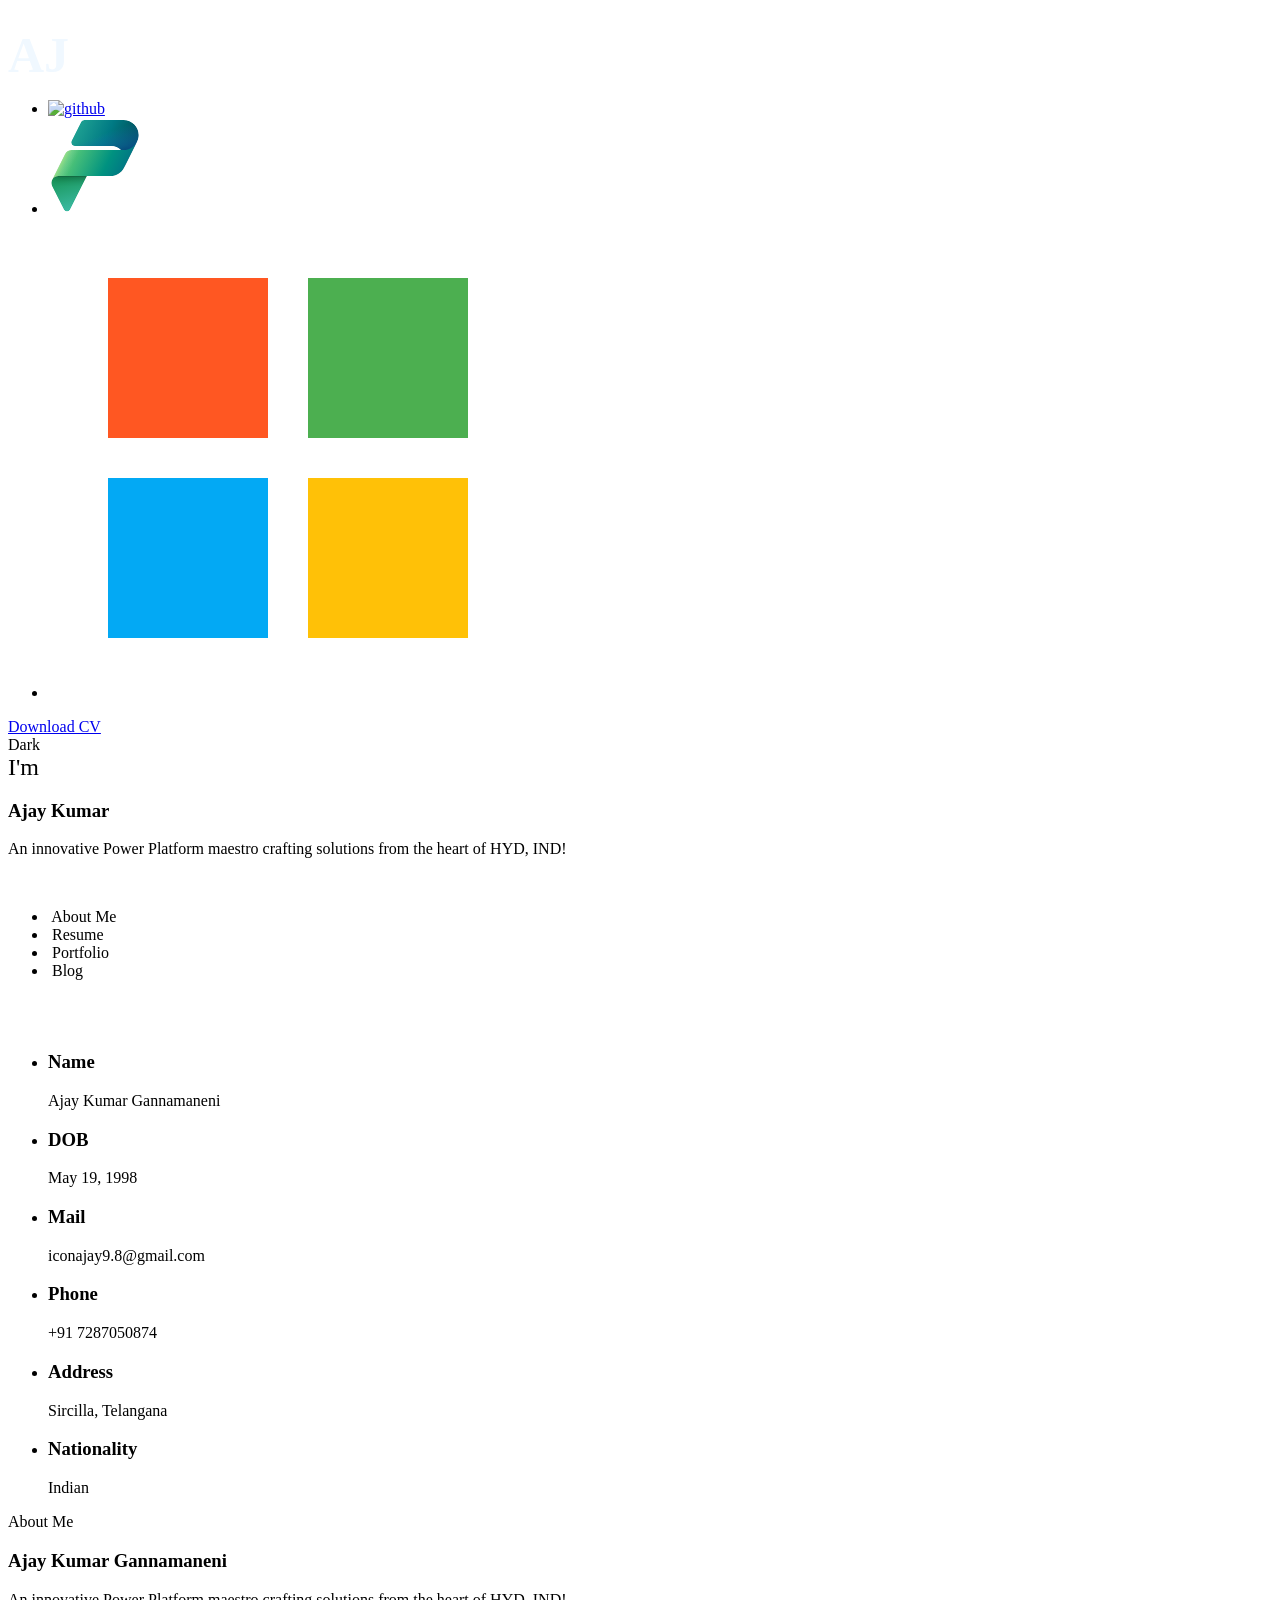
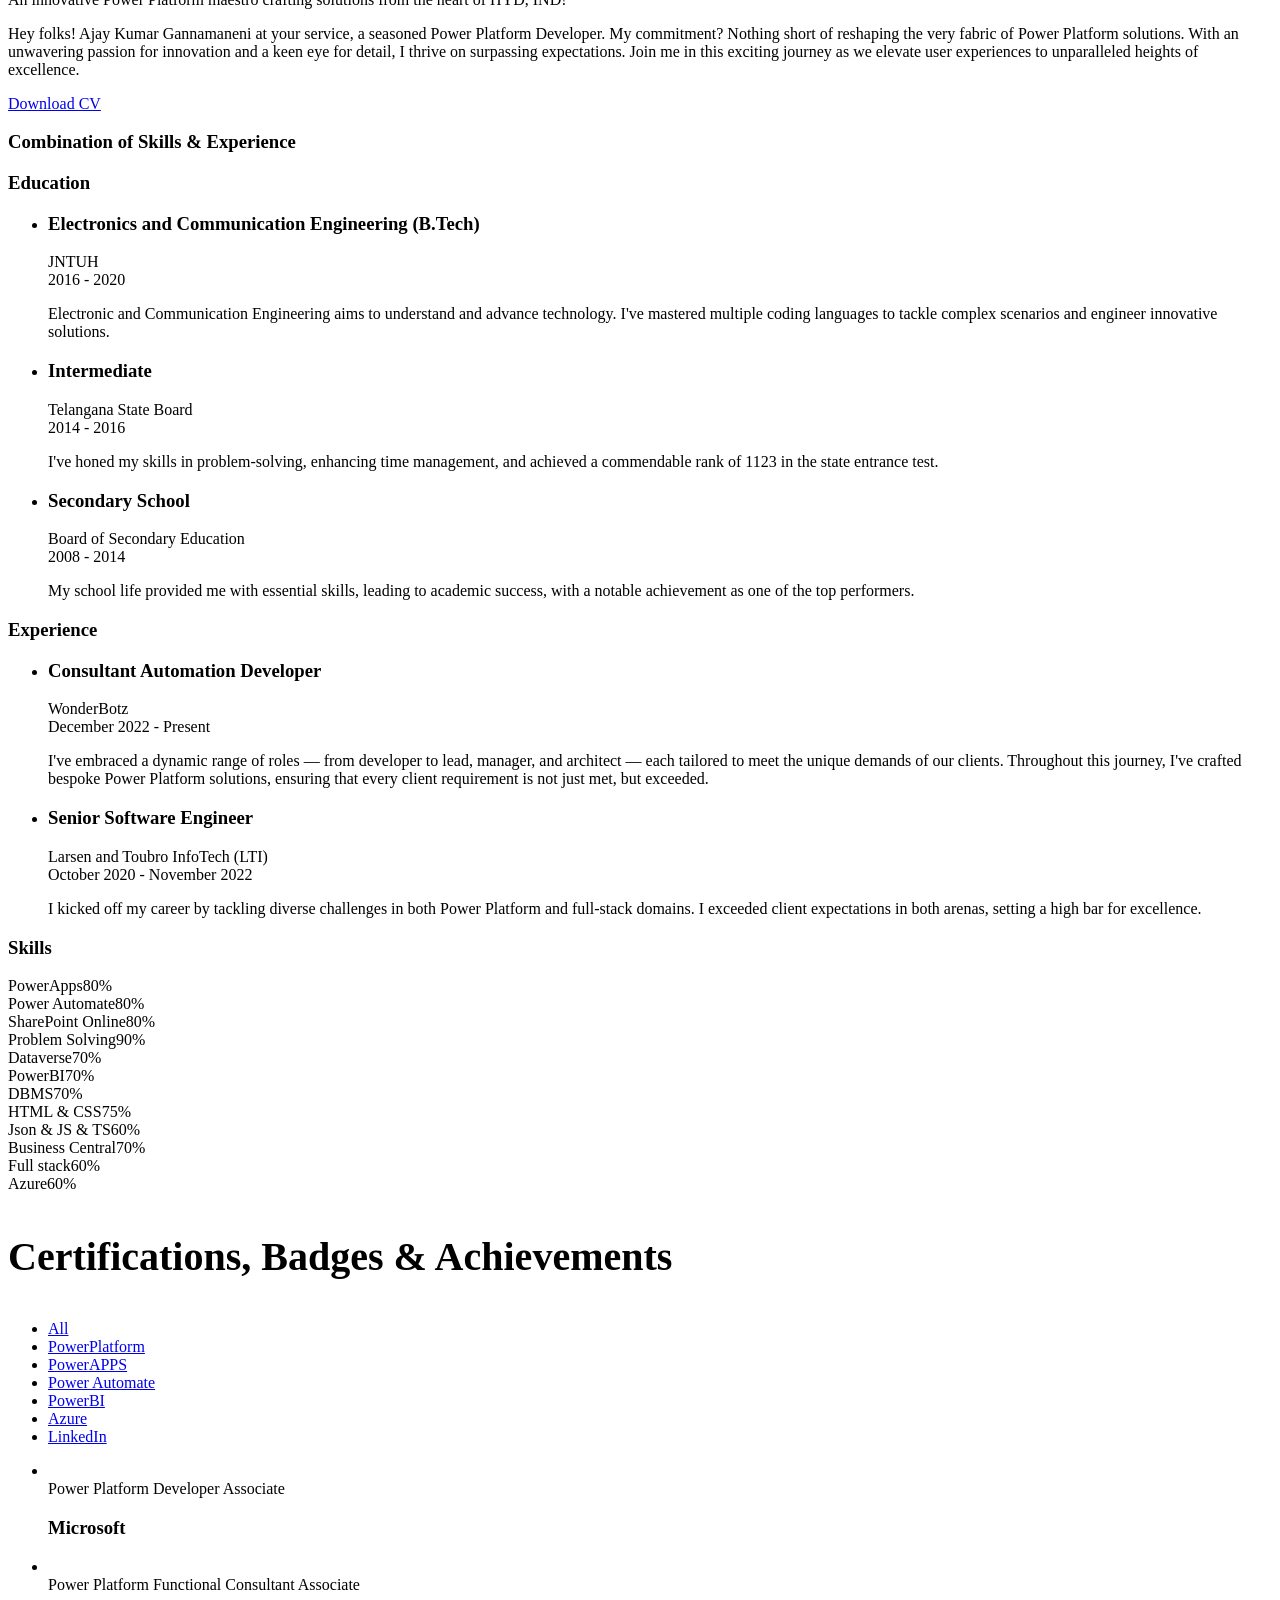
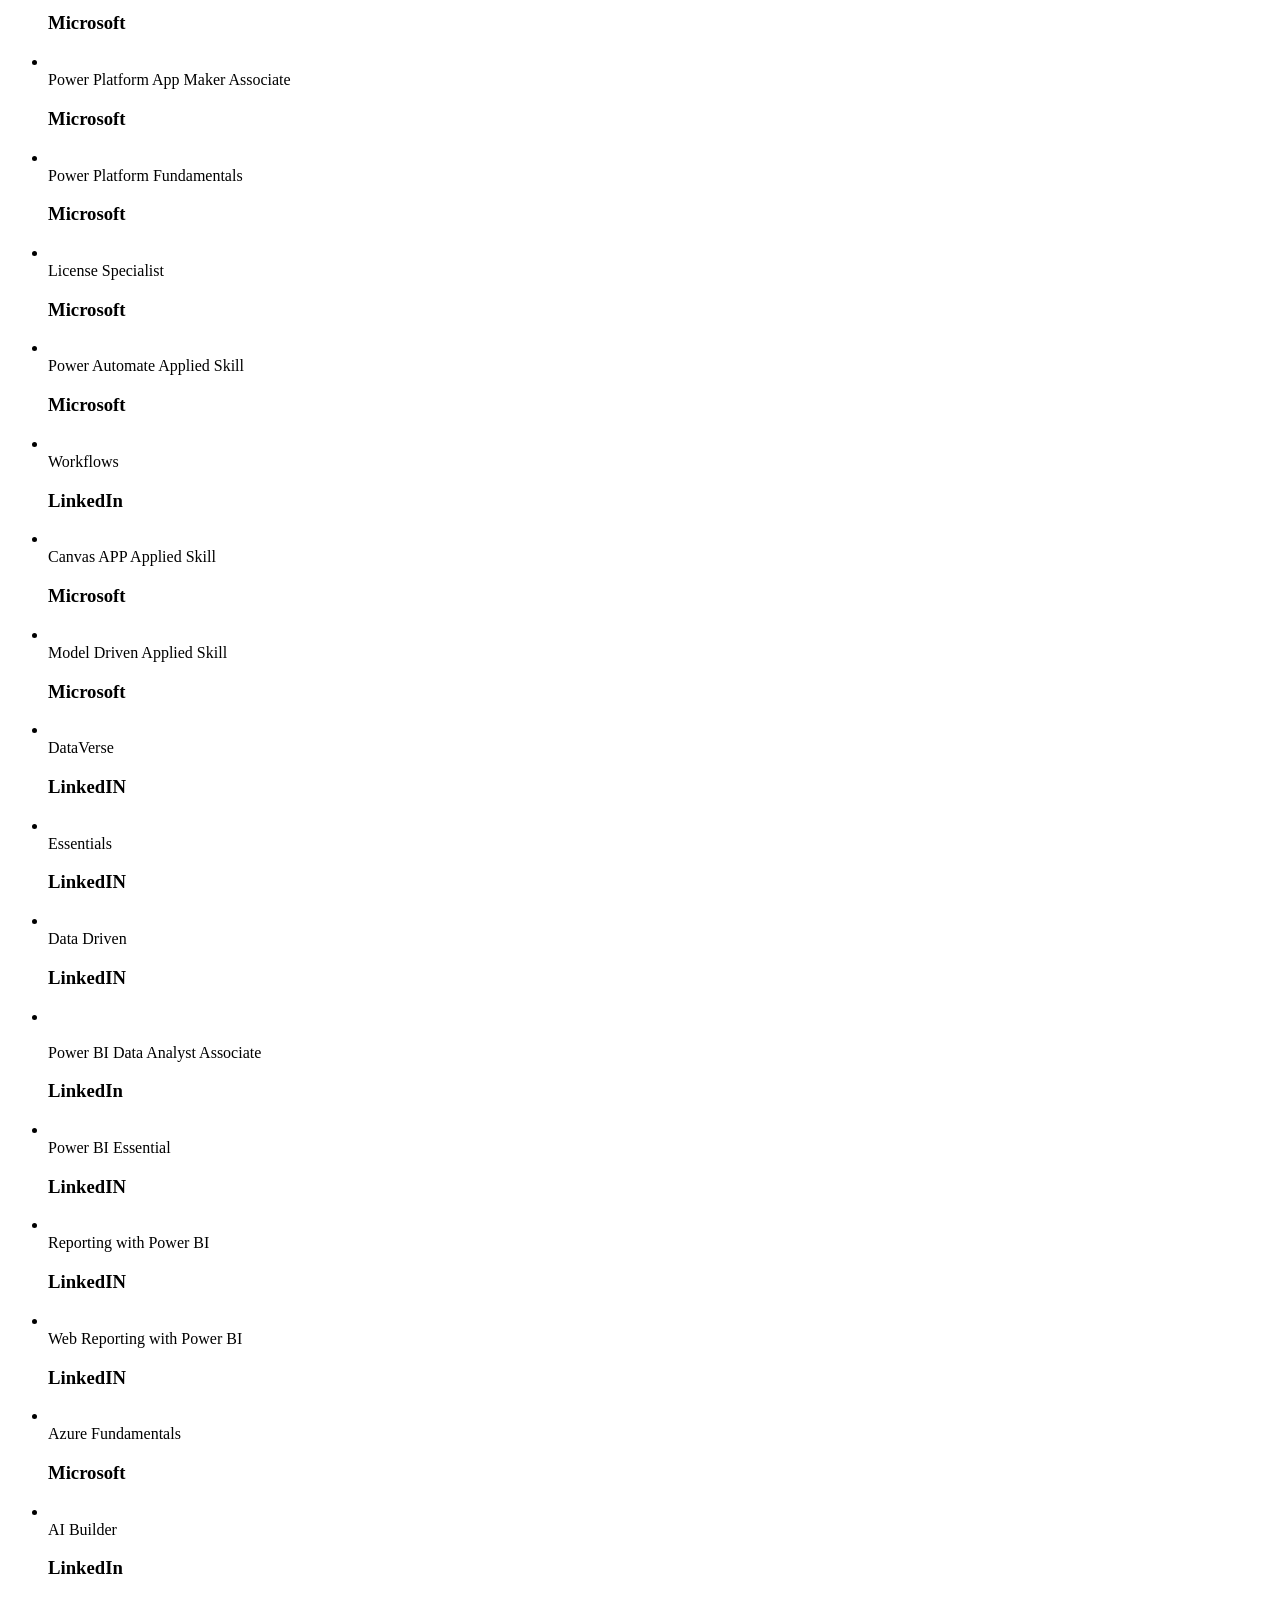
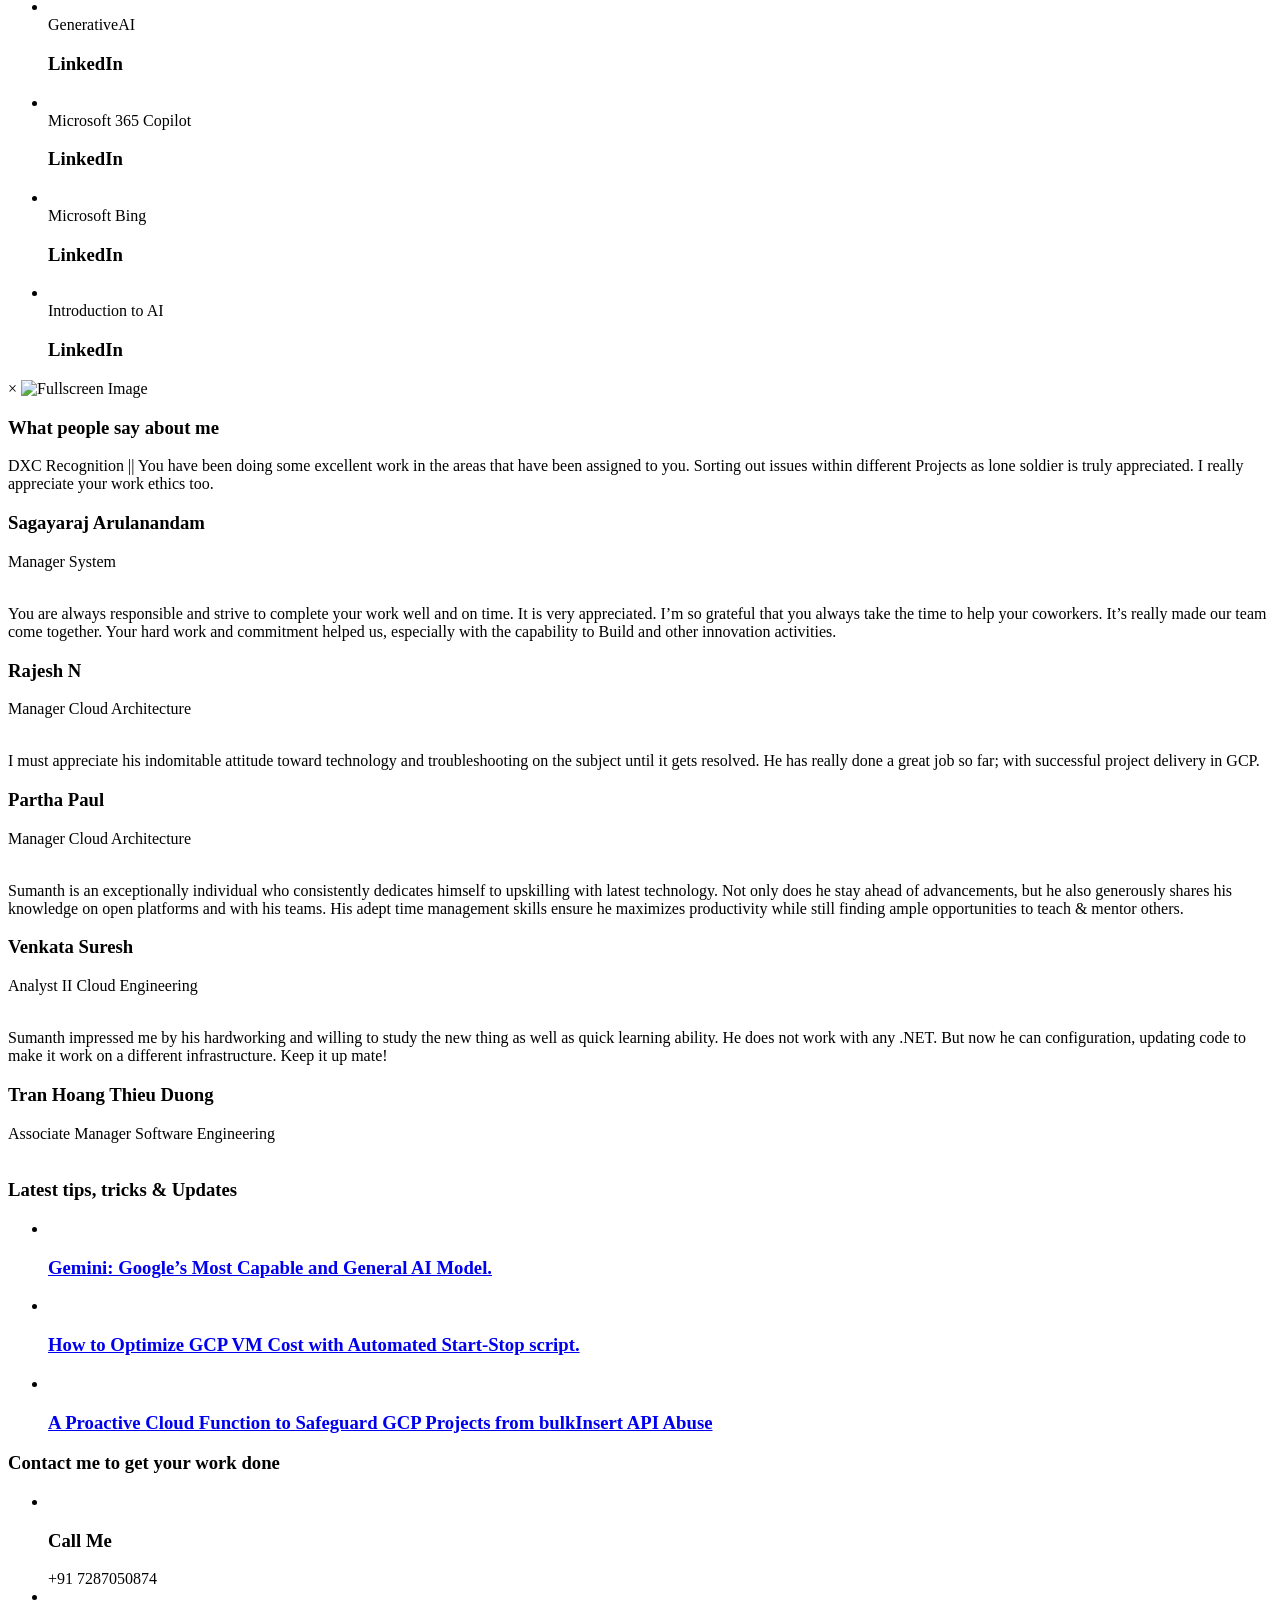
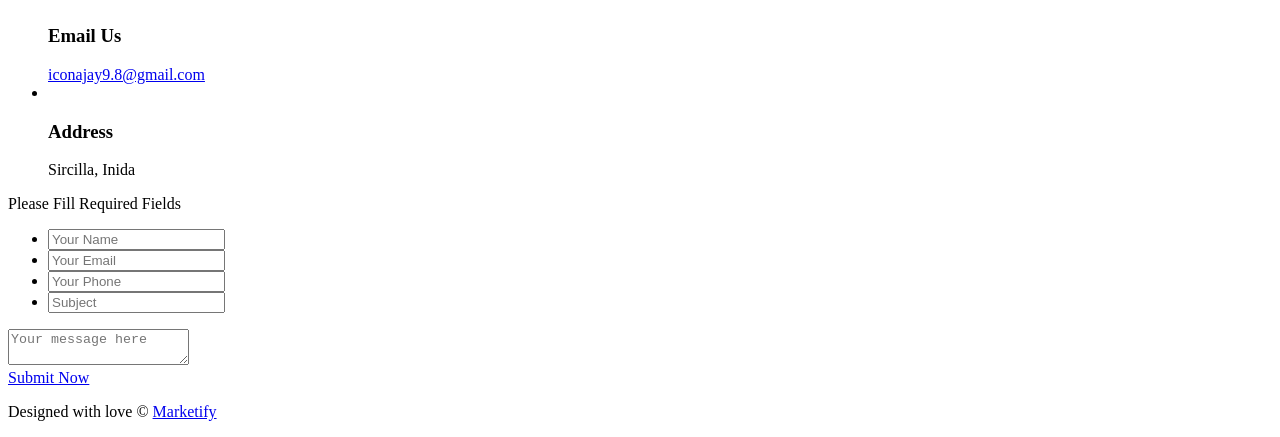
==== index.html @ 3d4ddb23 "Update index.html trying full screen" ====
<!DOCTYPE html>
<!--[if lt IE 7 ]><html class="ie ie6" lang="en"> <![endif]-->
<!--[if IE 7 ]><html class="ie ie7" lang="en"> <![endif]-->
<!--[if IE 8 ]><html class="ie ie8" lang="en"> <![endif]-->
<!--[if (gte IE 9)|!(IE)]><!-->
<html lang="en"> <!--<![endif]-->

<head>
	<meta http-equiv="Content-Type" content="text/html; charset=utf-8" />
	<meta name="code author" content="Marketify">
	<meta name="viewport" content="width=device-width, initial-scale=1, maximum-scale=1">
	<!-- Description Metadata-->
	<meta name="description" content="Ajay Kumar Gannamaneni | Power Platform Developer | SharePoint Developer" />
	<!-- Content Author Metadata -->
	<meta name="content author" content=""Ajay Kumar Gannamaneni" />
	<!-- Keyword Metadata -->
	<meta name="keywords" content="Ajay Kumar Gannamaneni, Ajay Kumar Gannamaneni Website, Ajay Kumar Gannamaneni Portfolio, Ajay Kumar Gannamaneni projects, Ajay Kumar Gannamaneni resume, Ajay Kumar Gannamaneni bio, Ajay Kumar Gannamaneni background, 
                Ajay Kumar Gannamaneni experience, Ajay Kumar Gannamaneni skills, Ajay Kumar Gannamaneni education, Ajay Kumar Gannamaneni achievements, Ajay Kumar Gannamaneni professional profile, Ajay Kumar Gannamaneni DevOps engineer,
                Ajay Kumar Gannamaneni work history, Ajay Kumar Gannamaneni career, Ajay Kumar Gannamaneni interests, Ajay Kumar Gannamaneni contact information, Ajay Kumar Gannamaneni social media, Ajay Kumar Gannamaneni cloud engineer, 
                Ajay Kumar Gannamaneni LinkedIn profile, Ajay Kumar Gannamaneni online presence, Ajay Kumar Gannamaneni software engineering, Ajay Kumar Gannamaneni DevOps, Ajay Kumar Gannamaneni Google Cloud Platform, 
                Ajay Kumar Gannamaneni automation, Ajay Kumar Gannamaneni Kubernetes, Ajay Kumar Gannamaneni computer science student
                " />
	<title>Ajay Kumar Gannamaneni | Protfolio</title>
	<!-- STYLES -->
	<link
		href="https://fonts.googleapis.com/css2?family=Mulish:ital,wght@0,200;0,300;0,400;0,500;0,600;0,700;0,800;0,900;1,200;1,300;1,400;1,500;1,600;1,700;1,800;1,900&family=Poppins:ital,wght@0,300;0,400;0,500;0,600;0,700;0,800;0,900;1,300;1,400;1,500;1,600;1,700;1,800;1,900&display=swap"
		rel="stylesheet">
	<link
		href="https://fonts.googleapis.com/css2?family=Montserrat:ital,wght@0,100;0,200;0,300;0,400;0,500;0,600;0,700;0,800;0,900;1,100;1,200;1,300;1,400;1,500;1,600;1,700;1,800;1,900&display=swap"
		rel="stylesheet">
	<link rel="stylesheet" type="text/css" href="css/plugins.css" />
	<link rel="stylesheet" type="text/css" href="css/dark.css" />
	<link rel="stylesheet" type="text/css" href="css/style.css" />
	<!-- STYLES -->
</head>

<body id="body" class="dark">
	<!-- PRELOADER -->
	<div id="preloader">
		<div class="loader_line"></div>
	</div>
	<!-- /PRELOADER -->

	<!-- WRAPPER ALL -->
	<div class="iknow_tm_all_wrap" data-magic-cursor="show">
		<!-- If you want disable magic cursor change value to "hide" -->

		<!-- MODALBOX -->
		<div class="iknow_tm_modalbox">
			<div class="box_inner">
				<div class="close">
					<a href="#"><img class="svg" src="img/svg/cancel.svg" alt="" /></a>
				</div>
				<div class="description_wrap"></div>
			</div>
		</div>
		<!-- /MODALBOX -->

		<!-- TOPBAR -->
		<div class="iknow_tm_topbar" data-position="absolute">
			<div class="container">
				<div class="topbar_inner">
					<div class="logo">
						<a href="#"
							style="font-size: 50px; text-decoration: none; font-weight: bolder; color: aliceblue;">AJ</a>
					</div>
					<div class="right">
						<div class="social">
							<ul>
								<li><a href="https://www.linkedin.com/in/developeraj/" target="_blank"><img class="svg"
											src="img/svg/social/linkedin.svg" alt="github" /></a></li>
								<li><a href="https://powerusers.microsoft.com/t5/user/viewprofilepage/user-id/685755" target="_blank"><img class="svg"
											src="img/svg/social/PowerPlatform.svg" alt="reddit" /></a></li>
								<li><a href="https://learn.microsoft.com/en-us/users/ajaygannamaneni-4309/" target="_blank"><img class="svg"
											src="img/svg/social/Microsoft.svg" alt="github" /></a></li>

							</ul>
						</div>
						<div class="iknow_tm_button">
							<a href="img/cv/cv.pdf" download>Download CV</a>
						</div>
						<div class="iknow_tm_button" style="cursor: pointer;">
							<a id="theme-toggle">Dark</a>
						</div>

					</div>
				</div>
			</div>
		</div>
		<!-- /TOPBAR -->

		<!-- HERO -->
		<div class="iknow_tm_hero">
			<div class="background_shape"></div>
			<div class="hero_content">
				<div class="container">
					<div class="content_inner">
						<div class="main_info">
							<div class="left">
								<span style="font-size: x-large;">I'm</span>
								<h3 class="name">Ajay Kumar</h3>
								<p class="text">An innovative Power Platform maestro crafting solutions from the heart of HYD, IND!</p>
								<!-- <div class="iknow_tm_video">
									<div class="video_inner">
										<div class="circle"></div>
										<h3 class="play">Play Video</h3>
										<a class="iknow_tm_full_link popup-youtube"
											href="https://www.youtube.com/watch?v=7e90gBu4pas"></a>
									</div>
								</div> -->
							</div>
							<div class="right">
								<div class="image">
									<img src="img/thumbs/47-60.jpg" alt="" />
									<div class="main" data-img-url="img/hero/blue.jpg"></div>
								</div>
							</div>
						</div>
						<div class="main_menu">
							<ul>
								<li>
									<img class="svg" src="img/svg/archive.svg" alt="" />
									<span>About Me</span>
									<a class="iknow_tm_full_link" href="#about"></a>
								</li>
								<li>
									<img class="svg" src="img/svg/contacs.svg" alt="" />
									<span>Resume</span>
									<a class="iknow_tm_full_link" href="#resume"></a>
								</li>
								<li>
									<img class="svg" src="img/svg/briefcase.svg" alt="" />
									<span>Portfolio</span>
									<a class="iknow_tm_full_link" href="#portfolio"></a>
								</li>
								<!-- <li>
									<img class="svg" src="img/svg/gear.svg" alt="" />
									<span>Service</span>
									<a class="iknow_tm_full_link" href="#service"></a>
								</li> 
								<li>
									<img class="svg" src="img/svg/message.svg" alt="" />
									<span>Testimonial</span>
									<a class="iknow_tm_full_link" href="#testimonials"></a>
								</li>-->
								<li>
									<img class="svg" src="img/svg/writing.svg" alt="" />
									<span>Blog</span>
									<a class="iknow_tm_full_link" href="#news"></a>
								</li>
                                <!-- 
								<li>
									<img class="svg" src="img/svg/letter.svg" alt="" />
									<span>Contact</span>
									<a class="iknow_tm_full_link" href="#contact"></a>
								</li>-->
							</ul>
						</div>
					</div>
				</div>
			</div>

			<!-- Hero Shapes -->
			<div class="simple_shapes">
				<span class="one anim_scale"><img class="svg" src="img/svg/shapes/9.svg" alt="" /></span>
				<span class="two anim_moveLeft"><img class="svg" src="img/svg/shapes/dot.svg" alt="" /></span>
				<span class="three anim_moveTop"><img class="svg" src="img/svg/shapes/dot-2.svg" alt="" /></span>
				<span class="four anim_circle"><img class="svg" src="img/svg/shapes/1.svg" alt="" /></span>
				<span class="five anim_circle"><img class="svg" src="img/svg/shapes/8.svg" alt="" /></span>
				<span class="six anim_circle"><img class="svg" src="img/svg/shapes/3.svg" alt="" /></span>
				<span class="seven anim_right"><img class="svg" src="img/svg/shapes/4.svg" alt="" /></span>
				<span class="eight anim_scale"><img class="svg" src="img/svg/shapes/9.svg" alt="" /></span>
				<span class="nine anim_circle"><img class="svg" src="img/svg/shapes/3.svg" alt="" /></span>
				<span class="ten anim_moveLeft"><img class="svg" src="img/svg/shapes/4.svg" alt="" /></span>
				<span class="eleven anim_scale"><img class="svg" src="img/svg/shapes/9.svg" alt="" /></span>
				<span class="twelve anim_extra"><img class="svg" src="img/svg/shapes/2.svg" alt="" /></span>
				<span class="thirteen anim_circle"><img class="svg" src="img/svg/shapes/5.svg" alt="" /></span>
				<span class="fourteen anim_scale"><img class="svg" src="img/svg/shapes/9.svg" alt="" /></span>
				<span class="fifteen anim_circle"><img class="svg" src="img/svg/shapes/3.svg" alt="" /></span>
				<span class="sixteen anim_scale"><img class="svg" src="img/svg/shapes/9.svg" alt="" /></span>
				<span class="seventeen anim_circle"><img class="svg" src="img/svg/shapes/5.svg" alt="" /></span>
				<span class="eighteen anim_scale"><img class="svg" src="img/svg/shapes/9.svg" alt="" /></span>
				<span class="nineteen anim_scale"><img class="svg" src="img/svg/shapes/9.svg" alt="" /></span>
				<span class="twenty anim_circle"><img class="svg" src="img/svg/shapes/1.svg" alt="" /></span>
			</div>
			<!-- /Hero Shapes -->

		</div>
		<!-- /HERO -->

		<!-- MAINPART -->
		<div class="container">
			<div class="iknow_tm_mainpart">

				<!-- ABOUT -->
				<div id="about" class="iknow_tm_main_section">
					<div class="iknow_tm_about">
						<div class="left">
							<div class="left_inner">
								<div class="image">
									<img src="img/thumbs/35-44.jpg" alt="" />
									<div class="main" data-img-url="img/about/00.gif"></div>
								</div>
								<div class="details">
									<ul>
										<li>
											<h3>Name</h3>
											<span>Ajay Kumar Gannamaneni</span>
										</li>
										<li>
											<h3>DOB</h3>
											<span>May 19, 1998</span>
										</li>
										<li>
											<h3>Mail</h3>
											<span>iconajay9.8@gmail.com</span>
										</li>
										<li>
											<h3>Phone</h3>
											<span>+91 7287050874</span>
										</li>
										<li>
											<h3>Address</h3>
											<span>Sircilla, Telangana</span>
										</li>
										<li>
											<h3>Nationality</h3>
											<span>Indian</span>
										</li>
									</ul>
								</div>
							</div>
						</div>
						<div class="right">
							<div class="iknow_tm_main_title">
								<span>About Me</span>
								<h3>Ajay Kumar Gannamaneni</h3>
							</div>
							<div class="bigger_text">
								<p>An innovative Power Platform maestro crafting solutions from the heart of HYD, IND!</p>
							</div>
							<div class="text">
								<p>
                                    Hey folks! Ajay Kumar Gannamaneni at your service, a seasoned Power Platform Developer. My commitment? Nothing short of reshaping the very fabric of Power Platform solutions. With an unwavering passion for innovation and a keen eye for detail, I thrive on surpassing expectations. Join me in this exciting journey as we elevate user experiences to unparalleled heights of excellence.</p>
							</div>
							<div class="iknow_tm_button">
								<a href="img/cv/cv.pdf" download>Download CV</a>
							</div>
						</div>
					</div>
				</div>
				<!-- /ABOUT -->

				<!-- RESUME -->
				<div id="resume" class="iknow_tm_main_section">
					<div class="iknow_tm_resume">
						<div class="iknow_tm_main_title">
							<!-- <span>Resume</span> -->
							<h3>Combination of Skills &amp; Experience</h3>
						</div>
						<div class="resume_inner">
							<div class="left">
								<div class="info_list">
									<div class="iknow_tm_resume_title">
										<h3>Education</h3>
										<span class="shape"></span>
									</div>
									<ul>
										<li>
											<div class="list_inner">
												<div class="short">
													<div class="job">
														<h3>Electronics and Communication Engineering (B.Tech)</h3>
														<span>JNTUH</span>
													</div>
													<div class="year">
														<span>2016 - 2020</span>
													</div>
												</div>
												<div class="text">
													<p>Electronic and Communication Engineering aims to understand and advance technology. I've mastered multiple coding languages to tackle complex scenarios and engineer innovative solutions.</p>
												</div> 
											</div>
										</li>
										<li>
											<div class="list_inner">
												<div class="short">
													<div class="job">
														<h3>Intermediate</h3>
														<span>Telangana State Board</span>
													</div>
													<div class="year">
														<span>2014 - 2016</span>
													</div>
												</div>
											 <div class="text">
													<p>I've honed my skills in problem-solving, enhancing time management, and achieved a commendable rank of 1123 in the state entrance test.</p>
												</div> 
											</div>
										</li>
										<li>
											<div class="list_inner">
												<div class="short">
													<div class="job">
														<h3>Secondary School</h3>
														<span>Board of Secondary Education</span>
													</div>
													<div class="year">
														<span>2008 - 2014</span>
													</div>
												</div>
											<div class="text">
													<p>My school life provided me with essential skills, leading to academic success, with a notable achievement as one of the top performers.</p>
												</div> 
											</div>
										</li>
									</ul>
								</div>
								<div class="info_list">
									<div class="iknow_tm_resume_title">
										<h3>Experience</h3>
										<span class="shape"></span>
									</div>
									<ul>
										<li>
											<div class="list_inner">
												<div class="short">
													<div class="job">
														<h3>Consultant Automation Developer</h3>
														<span>WonderBotz</span>
													</div>
													<div class="year">
														<span>December 2022  - Present</span>
													</div>
												</div>
												<div class="text">
													<p>I've embraced a dynamic range of roles — from developer to lead, manager, and architect — each tailored to meet the unique demands of our clients. Throughout this journey, I've crafted bespoke Power Platform solutions, ensuring that every client requirement is not just met, but exceeded.</p>
												</div>
											</div>
										</li>
										<li>
											<div class="list_inner">
												<div class="short">
													<div class="job">
														<h3>Senior Software Engineer</h3>
														<span>Larsen and Toubro InfoTech (LTI)</span>
													</div>
													<div class="year">
														<span>October 2020  - November 2022</span>
													</div>
												</div>
												<div class="text">
													<p>I kicked off my career by tackling diverse challenges in both Power Platform and full-stack domains. I exceeded client expectations in both arenas, setting a high bar for excellence.</p>
												</div>
											</div>
										</li>
									</ul>
								</div>
							</div>
							<div class="right">
								<div class="skills_list">
									<div class="iknow_tm_resume_title">
										<h3>Skills</h3>
										<span class="shape"></span>
									</div>
									<div class="personal">
										<div class="dodo_progress">
											<div class="progress_inner" data-value="90">
												<span><span class="label">PowerApps</span><span
														class="number">80%</span></span>
												<div class="background">
													<div class="bar">
														<div class="bar_in"></div>
													</div>
												</div>
											</div>
											<div class="progress_inner" data-value="80">
												<span><span class="label">Power Automate</span><span
														class="number">80%</span></span>
												<div class="background">
													<div class="bar">
														<div class="bar_in"></div>
													</div>
												</div>
											</div>
											<div class="progress_inner" data-value="88">
												<span><span class="label">SharePoint Online</span><span
														class="number">80%</span></span>
												<div class="background">
													<div class="bar">
														<div class="bar_in"></div>
													</div>
												</div>
											</div>
											<div class="progress_inner" data-value="80">
												<span><span class="label">Problem Solving</span><span
														class="number">90%</span></span>
												<div class="background">
													<div class="bar">
														<div class="bar_in"></div>
													</div>
												</div>
											</div>
											<div class="progress_inner" data-value="83">
												<span><span class="label">Dataverse</span><span
														class="number">70%</span></span>
												<div class="background">
													<div class="bar">
														<div class="bar_in"></div>
													</div>
												</div>
											</div>
											<div class="progress_inner" data-value="78">
												<span><span class="label">PowerBI</span><span
														class="number">70%</span></span>
												<div class="background">
													<div class="bar">
														<div class="bar_in"></div>
													</div>
												</div>
											</div>
											<div class="progress_inner" data-value="75">
												<span><span class="label">DBMS</span><span
														class="number">70%</span></span>
												<div class="background">
													<div class="bar">
														<div class="bar_in"></div>
													</div>
												</div>
											</div>
											<div class="progress_inner" data-value="70">
												<span><span class="label">HTML & CSS</span><span
														class="number">75%</span></span>
												<div class="background">
													<div class="bar">
														<div class="bar_in"></div>
													</div>
												</div>
											</div>
                                            <div class="progress_inner" data-value="70">
												<span><span class="label">Json & JS & TS</span><span
														class="number">60%</span></span>
												<div class="background">
													<div class="bar">
														<div class="bar_in"></div>
													</div>
												</div>
											</div>
											<div class="progress_inner" data-value="70">
												<span><span class="label">Business Central</span><span
														class="number">70%</span></span>
												<div class="background">
													<div class="bar">
														<div class="bar_in"></div>
													</div>
												</div>
											</div>
											<div class="progress_inner" data-value="70">
												<span><span class="label">Full stack</span><span
														class="number">60%</span></span>
												<div class="background">
													<div class="bar">
														<div class="bar_in"></div>
													</div>
												</div>
											</div>
											<div class="progress_inner" data-value="75">
												<span><span class="label">Azure</span><span
														class="number">60%</span></span>
												<div class="background">
													<div class="bar">
														<div class="bar_in"></div>
													</div>
												</div>
											</div>
										</div>
									</div>
								</div>
								<!-- <div class="skills_list">
									<div class="iknow_tm_resume_title">
										<h3>Software Skills</h3>
										<span class="shape"></span>
									</div>
									<div class="software">
										<div class="circular_progress_bar">
											<ul>
												<li>
													<div class="list_inner">
														<div class="myCircle" data-value="0.8"></div>
														<div class="title">
															<h3>Ms Office</h3>
														</div>
													</div>
												</li>
												<li>
													<div class="list_inner">
														<div class="myCircle" data-value="0.75"></div>
														<div class="title">
															<h3>Photoshop</h3>
														</div>
													</div>
												</li>
												<li>
													<div class="list_inner">
														<div class="myCircle" data-value="0.9"></div>
														<div class="title">
															<h3>Illustrator</h3>
														</div>
													</div>
												</li>
												<li>
													<div class="list_inner">
														<div class="myCircle" data-value="0.65"></div>
														<div class="title">
															<h3>Figma</h3>
														</div>
													</div>
												</li>
											</ul>
										</div>
									</div>
								</div> -->
							</div>
						</div>
					</div>
				</div>
				<!-- /RESUME -->

				<!-- PORTFOLIO -->
				<div id="portfolio" class="iknow_tm_main_section">
					<div class="iknow_tm_portfolio">
						<div class="iknow_tm_main_title">
							<!-- <span>Resume</span> -->
							<h3 style="font-size: 40px;">Certifications, Badges & Achievements</h3>
						</div>
						<div class="portfolio_filter">
							<ul>
								<li><a href="#" class="current" data-filter="*">All</a></li>
								<li><a href="#" data-filter=".PowerPlatform">PowerPlatform</a></li>
								<li><a href="#" data-filter=".PowerAPPS">PowerAPPS</a></li>
								<li><a href="#" data-filter=".PowerAutomate">Power Automate</a></li>
								<li><a href="#" data-filter=".PowerBI">PowerBI</a></li>
								<li><a href="#" data-filter=".Azure">Azure</a></li>
								<li><a href="#" data-filter=".LinkedIn">LinkedIn</a></li>
							</ul>
						</div>
						<div class="portfolio_list">
							<ul class="gallery_zoom">
								<li class="PowerPlatform">
									<div class="list_inner">
										<div class="image">
											<img src="img/thumbs/1-1.jpg" alt="" />
											<div class="main" data-img-url="img/portfolio/Power_Platform_Developer_Associate.PNG"></div>
										</div>
										<div class="overlay"></div>
										<!-- <img class="svg" src="img/svg/social/PowerPlatform.svg" alt="" /> -->
										<div class="details">
											<span>Power Platform Developer Associate</span>
											<h3>Microsoft</h3>
										</div>
										<a class="iknow_tm_full_link" target="_blank"
											href="https://learn.microsoft.com/en-us/users/ajaygannamaneni-4309/credentials/ce8cb5ddb5c8321f"></a>
									</div>
								</li>
								<li class="PowerPlatform">
									<div class="list_inner">
										<div class="image">
											<img src="img/thumbs/1-1.jpg" alt="" />
											<div class="main" data-img-url="img/portfolio/Power_Platform_Functional_Consultant_Associate.PNG"></div>
										</div>
										<div class="overlay"></div>
										<!-- <img class="svg" src="img/svg/social/PowerPlatform.svg" alt="" /> -->
										<div class="details">
											<span>Power Platform Functional Consultant Associate </span>
											<h3>Microsoft</h3>
										</div>
										<a class="iknow_tm_full_link" target="_blank"
											href="https://learn.microsoft.com/en-us/users/ajaygannamaneni-4309/credentials/631617d07d9fc7dd"></a>
									</div>
								</li>
								<li class="PowerPlatform">
									<div class="list_inner">
										<div class="image">
											<img src="img/thumbs/1-1.jpg" alt="" />
											<div class="main" data-img-url="img/portfolio/Power_Platform_App_Maker_Associate.PNG"></div>
										</div>
										<div class="overlay"></div>
										<!-- <img class="svg" src="img/svg/social/PowerPlatform.svg" alt="" /> -->
										<div class="details">
											<span>Power Platform App Maker Associate</span>
											<h3>Microsoft</h3>
										</div>
										<a class="iknow_tm_full_link" target="_blank"
											href="https://learn.microsoft.com/en-us/users/ajaygannamaneni-4309/credentials/615002ad7ac2e390"></a>
									</div>
								</li>
                                <li class="PowerPlatform">
									<div class="list_inner">
										<div class="image">
											<img src="img/thumbs/1-1.jpg" alt="" />
											<div class="main" data-img-url="img/portfolio/Power_Platform_Fundamentals.PNG"></div>
										</div>
										<div class="overlay"></div>
										<!-- <img class="svg" src="img/svg/social/PowerPlatform.svg" alt="" /> -->
										<div class="details">
											<span>Power Platform Fundamentals</span>
											<h3>Microsoft</h3>
										</div>
										<a class="iknow_tm_full_link" target="_blank"
											href="https://learn.microsoft.com/en-us/users/ajaygannamaneni-4309/credentials/725db3648f6bf567"></a>
									</div>
								</li>
                                <li class="PowerPlatform">
									<div class="list_inner">
										<div class="image">
											<img src="img/thumbs/1-1.jpg" alt="" />
											<div class="main" data-img-url="img/portfolio/License_Specialist.PNG"></div>
										</div>
										<div class="overlay"></div>
										<!-- <img class="svg" src="img/svg/social/PowerPlatform.svg" alt="" /> -->
										<div class="details">
											<span>License Specialist</span>
											<h3>Microsoft</h3>
										</div>
										<a class="iknow_tm_full_link" target="_blank"
											href="https://www.linkedin.com/in/developeraj/details/certifications/"></a>
									</div>
								</li>
								<li class="PowerAutomate">
									<div class="list_inner">
										<div class="image">
											<img src="img/thumbs/1-1.jpg" alt="" />
											<div class="main" data-img-url="img/portfolio/Power_Automate_Applied_Skill.PNG"></div>
										</div>
										<div class="overlay"></div>
										<!-- <img class="svg" src="img/svg/social/youtube-2.svg" alt="" /> -->
										<div class="details">
											<span>Power Automate Applied Skill</span>
											<h3>Microsoft</h3>
										</div>
										<a class="iknow_tm_full_link" target="_blank"
											href="https://learn.microsoft.com/api/credentials/share/en-us/ajaygannamaneni-4309/7DEE49CB85D038C8?sharingId"></a>
									</div>
								</li>
								<li class="PowerAutomate">
									<div class="list_inner">
										<div class="image">
											<img src="img/thumbs/1-1.jpg" alt="" />
											<div class="main" data-img-url="img/portfolio/Workflows.PNG"></div>
										</div>
										<div class="overlay"></div>
										<!-- <img class="svg" src="img/svg/social/youtube-2.svg" alt="" /> -->
										<div class="details">
											<span>Workflows</span>
											<h3>LinkedIn</h3>
										</div>
										<a class="iknow_tm_full_link" target="_blank"
											href="https://www.linkedin.com/in/developeraj/details/certifications/"></a>
									</div>
								</li>
								
								<li class="PowerAPPS">
									<div class="list_inner">
										<div class="image">
											<img src="img/thumbs/1-1.jpg" alt="" />
											<div class="main" data-img-url="img/portfolio/Canvas_APP_Applied_Skill.PNG"></div>
										</div>
										<div class="overlay"></div>
										<!-- <img class="svg" src="img/svg/social/vimeo.svg" alt="" /> -->
										<div class="details">
											<span>Canvas APP Applied Skill</span>
											<h3>Microsoft</h3>
										</div>
										<a class="iknow_tm_full_link" target="_blank"
											href="https://learn.microsoft.com/api/credentials/share/en-us/ajaygannamaneni-4309/44CFEEDAD18F503E?sharingId"></a>
									</div>
								</li>
								<li class="PowerAPPS">
									<div class="list_inner">
										<div class="image">
											<img src="img/thumbs/1-1.jpg" alt="" />
											<div class="main" data-img-url="img/portfolio/Model_Driven_Applied_Skill.PNG"></div>
										</div>
										<div class="overlay"></div>
										<!-- <img class="svg" src="img/svg/social/vimeo.svg" alt="" /> -->
										<div class="details">
											<span>Model Driven Applied Skill</span>
											<h3>Microsoft</h3>
										</div>
										<a class="iknow_tm_full_link" target="_blank"
											href="https://learn.microsoft.com/api/credentials/share/en-us/ajaygannamaneni-4309/27C9D344D19290E4?sharingId"></a>
									</div>
								</li>
								<li class="PowerAPPS">
									<div class="list_inner">
										<div class="image">
											<img src="img/thumbs/1-1.jpg" alt="" />
											<div class="main" data-img-url="img/portfolio/DataVerse.PNG"></div>
										</div>
										<div class="overlay"></div>
										<!-- <img class="svg" src="img/svg/social/vimeo.svg" alt="" /> -->
										<div class="details">
											<span>DataVerse</span>
											<h3>LinkedIN</h3>
										</div>
										<a class="iknow_tm_full_link" target="_blank"
											href="https://www.linkedin.com/in/developeraj/details/certifications/"></a>
									</div>
								</li>
								<li class="PowerAPPS">
									<div class="list_inner">
										<div class="image" onclick="openFullscreenImage('img/portfolio/Essentials.PNG', 'https://www.linkedin.com/in/developeraj/details/certifications/')">
											<img src="img/thumbs/1-1.jpg" alt="" />
											<div class="main" data-img-url="img/portfolio/Essentials.PNG"></div>
										</div>
										<div class="overlay"></div>
										<div class="details">
											<span>Essentials</span>
											<h3>LinkedIN</h3>
										</div>
										
									</div>
								</li>
								<li class="PowerAPPS">
									<div class="list_inner">
										<div class="image">
											<img src="img/thumbs/1-1.jpg" alt="" />
											<div class="main" data-img-url="img/portfolio/Data_Driven.PNG"></div>
										</div>
										<div class="overlay"></div>
										<!-- <img class="svg" src="img/svg/social/vimeo.svg" alt="" /> -->
										<div class="details">
											<span>Data Driven</span>
											<h3>LinkedIN</h3>
										</div>
										<a class="iknow_tm_full_link" target="_blank"
											href="https://www.linkedin.com/in/developeraj/details/certifications/"></a>
									</div>
								</li>
								<li class="PowerBI">
									<div class="list_inner">
										<div class="image">
											<img src="img/thumbs/1-1.jpg" alt="" />
											<div class="main" data-img-url="img/portfolio/Power_BI_Data_Analyst_Associate.PNG"></div>
										</div>
										<div class="overlay"></div>
										<img class="svg" src="img/svg/text.svg" alt="" />
										<div class="details">
											<span>Power BI Data Analyst Associate</span>
											<h3>LinkedIn</h3>
										</div>
										<a class="iknow_tm_full_link portfolio_popup" href="#"></a>
                                    <!--
										<div class="hidden_content">
											<div class="popup_details">
												<div class="main_details">
													<div class="textbox">
														<p>We live in a world where we need to move quickly and iterate
															on our ideas as flexibly as possible. Building mockups
															strikes the ideal balance ease of modification.</p>
														<p>Mockups are useful both for the creative phase of the project
															- for instance when you're trying to figure out your user
															flows or the proper visual hierarchy - and the production
															phase when they will represent the target product.</p>
													</div>
													<div class="detailbox">
														<ul>
															<li>
																<span class="first">Client</span>
																<span>Alvaro Morata</span>
															</li>
															<li>
																<span class="first">Category</span>
																<span><a href="#">Detail</a></span>
															</li>
															<li>
																<span class="first">Date</span>
																<span>March 07, 2021</span>
															</li>
															<li>
																<span class="first">Share</span>
																<ul class="share">
																	<li><a href="#"><img class="svg"
																				src="img/svg/social/facebook.svg"
																				alt="" /></a></li>
																	<li><a href="#"><img class="svg"
																				src="img/svg/social/twitter.svg"
																				alt="" /></a></li>
																	<li><a href="#"><img class="svg"
																				src="img/svg/social/instagram.svg"
																				alt="" /></a>
																	</li>
																</ul>
															</li>
														</ul>
													</div>
												</div>
												<div class="additional_images">
													<ul>
														<li>
															<div class="list_inner">
																<div class="my_image">
																	<img src="img/thumbs/4-2.jpg" alt="" />
																	<div class="main"
																		data-img-url="img/portfolio/1.jpg"></div>
																</div>
															</div>
														</li>
														<li>
															<div class="list_inner">
																<div class="my_image">
																	<img src="img/thumbs/4-2.jpg" alt="" />
																	<div class="main"
																		data-img-url="img/portfolio/2.jpg"></div>
																</div>
															</div>
														</li>
														<li>
															<div class="list_inner">
																<div class="my_image">
																	<img src="img/thumbs/4-2.jpg" alt="" />
																	<div class="main"
																		data-img-url="img/portfolio/3.jpg"></div>
																</div>
															</div>
														</li>
													</ul>
												</div>
											</div>
										</div>
									</div>
								-->
							    </div>
								</li>
								<li class="PowerBI">
									<div class="list_inner">
										<div class="image">
											<img src="img/thumbs/1-1.jpg" alt="" />
											<div class="main" data-img-url="img/portfolio/Power_BI_Essential.PNG"></div>
										</div>
										<div class="overlay"></div>
										<!-- <img class="svg" src="img/svg/social/vimeo.svg" alt="" /> -->
										<div class="details">
											<span>Power BI Essential</span>
											<h3>LinkedIN</h3>
										</div>
										<a class="iknow_tm_full_link" target="_blank"
											href="https://www.linkedin.com/in/developeraj/details/certifications/"></a>
									</div>
								</li>
								<li class="PowerBI">
									<div class="list_inner">
										<div class="image">
											<img src="img/thumbs/1-1.jpg" alt="" />
											<div class="main" data-img-url="img/portfolio/Reporting_with_Power_BI.PNG"></div>
										</div>
										<div class="overlay"></div>
										<!-- <img class="svg" src="img/svg/social/vimeo.svg" alt="" /> -->
										<div class="details">
											<span>Reporting with Power BI</span>
											<h3>LinkedIN</h3>
										</div>
										<a class="iknow_tm_full_link" target="_blank"
											href="https://www.linkedin.com/in/developeraj/details/certifications/"></a>
									</div>
								</li>
								<li class="PowerBI">
									<div class="list_inner">
										<div class="image">
											<img src="img/thumbs/1-1.jpg" alt="" />
											<div class="main" data-img-url="img/portfolio/Web_Reporting_with_Power_BI.PNG"></div>
										</div>
										<div class="overlay"></div>
										<!-- <img class="svg" src="img/svg/social/vimeo.svg" alt="" /> -->
										<div class="details">
											<span>Web Reporting with Power BI</span>
											<h3>LinkedIN</h3>
										</div>
										<a class="iknow_tm_full_link" target="_blank"
											href="https://www.linkedin.com/in/developeraj/details/certifications/"></a>
									</div>
								</li>
								<li class="Azure">
									<div class="list_inner">
										<div class="image">
											<img src="img/thumbs/1-1.jpg" alt="" />
											<div class="main" data-img-url="img/portfolio/Azure_Fundamentals.PNG"></div>
										</div>
										<div class="overlay"></div>
										<!-- <img class="svg" src="img/svg/social/youtube-2.svg" alt="" /> -->
										<div class="details">
											<span>Azure Fundamentals</span>
											<h3>Microsoft</h3>
										</div>
										<a class="iknow_tm_full_link" target="_blank"
											href="https://learn.microsoft.com/api/credentials/share/en-us/ajaygannamaneni-4309/2A5C2FD9CBB4D07B?sharingId"></a>
									</div>
								</li>
								<li class="LinkedIn">
									<div class="list_inner">
										<div class="image">
											<img src="img/thumbs/1-1.jpg" alt="" />
											<div class="main" data-img-url="img/portfolio/AI_Builder.PNG"></div>
										</div>
										<div class="overlay"></div>
										<!-- <img class="svg" src="img/svg/social/youtube-2.svg" alt="" /> -->
										<div class="details">
											<span>AI Builder</span>
											<h3>LinkedIn</h3>
										</div>
										<a class="iknow_tm_full_link" target="_blank"
											href="https://www.linkedin.com/in/developeraj/details/certifications/"></a>
									</div>
								</li>
								<li class="LinkedIn">
									<div class="list_inner">
										<div class="image">
											<img src="img/thumbs/1-1.jpg" alt="" />
											<div class="main" data-img-url="img/portfolio/GenerativeAI.PNG"></div>
										</div>
										<div class="overlay"></div>
										<!-- <img class="svg" src="img/svg/social/youtube-2.svg" alt="" /> -->
										<div class="details">
											<span>GenerativeAI</span>
											<h3>LinkedIn</h3>
										</div>
										<a class="iknow_tm_full_link" target="_blank"
											href="https://www.linkedin.com/in/developeraj/details/certifications/"></a>
									</div>
								</li>
								<li class="LinkedIn">
									<div class="list_inner">
										<div class="image">
											<img src="img/thumbs/1-1.jpg" alt="" />
											<div class="main" data-img-url="img/portfolio/Microsoft_365_Copilot.PNG"></div>
										</div>
										<div class="overlay"></div>
										<!-- <img class="svg" src="img/svg/social/youtube-2.svg" alt="" /> -->
										<div class="details">
											<span>Microsoft 365 Copilot</span>
											<h3>LinkedIn</h3>
										</div>
										<a class="iknow_tm_full_link" target="_blank"
											href="https://www.linkedin.com/in/developeraj/details/certifications/"></a>
									</div>
								</li>
								<li class="LinkedIn">
									<div class="list_inner">
										<div class="image">
											<img src="img/thumbs/1-1.jpg" alt="" />
											<div class="main" data-img-url="img/portfolio/Microsoft_Bing.PNG"></div>
										</div>
										<div class="overlay"></div>
										<!-- <img class="svg" src="img/svg/social/youtube-2.svg" alt="" /> -->
										<div class="details">
											<span>Microsoft Bing</span>
											<h3>LinkedIn</h3>
										</div>
										<a class="iknow_tm_full_link" target="_blank"
											href="https://www.linkedin.com/in/developeraj/details/certifications/"></a>
									</div>
								</li>
								<li class="LinkedIn">
									<div class="list_inner">
										<div class="image">
											<img src="img/thumbs/1-1.jpg" alt="" />
											<div class="main" data-img-url="img/portfolio/Introduction_to_AI.PNG"></div>
										</div>
										<div class="overlay"></div>
										<!-- <img class="svg" src="img/svg/social/youtube-2.svg" alt="" /> -->
										<div class="details">
											<span>Introduction to AI</span>
											<h3>LinkedIn</h3>
										</div>
										<a class="iknow_tm_full_link" target="_blank"
											href="https://www.linkedin.com/in/developeraj/details/certifications/"></a>
									</div>
								</li>
							</ul>
						</div>
					</div>
				</div>
				<!-- /PORTFOLIO -->
				<div id="fullscreen-modal" class="fullscreen-modal" onclick="closeFullscreen()">
					<span class="close-icon" onclick="closeFullscreen()">&times;</span>
					<img id="fullscreen-img" src="" alt="Fullscreen Image">
				</div>
				<!-- SERVICES -->
				<!-- <div id="service" class="iknow_tm_main_section">
					<div class="iknow_tm_services">
						<div class="iknow_tm_main_title">
							<span>Service</span>
							<h3>Never compromise with quality</h3>
						</div>
						<div class="service_list">
							<ul>
								<li>
									<div class="list_inner">
										<span class="icon"><img class="svg" src="img/svg/squares.svg" alt="" /></span>
										<h3 class="title">Wireframing</h3>
										<p class="text">Web development is the building and maintenance of websites.
											it’s the work that...</p>
										<a class="iknow_tm_full_link" href="#"></a>
										<div class="hidden_content">
											<div class="service_informations">
												<div class="image">
													<img src="img/thumbs/4-2.jpg" alt="" />
													<div class="main" data-img-url="img/service/1.jpg"></div>
												</div>
												<div class="description">
													<p>iKnow is a leading web design agency with an award-winning design
														team that creates innovative, effective websites that capture
														your brand, improve your conversion rates, and maximize your
														revenue to help grow your business and achieve your goals.</p>
													<p>In today’s digital world, your website is the first interaction
														consumers have with your business. That's why almost 95 percent
														of a user’s first impression relates to web design. It’s also
														why web design services can have an immense impact on your
														company’s bottom line.</p>
													<p>That’s why more companies are not only reevaluating their
														website’s design but also partnering with Kura, the web design
														agency that’s driven more than $2.4 billion in revenue for its
														clients. With over 50 web design awards under our belt, we're
														confident we can design a custom website that drives sales for
														your unique business.</p>
												</div>
											</div>
										</div>
									</div>
								</li>
								<li>
									<div class="list_inner">
										<span class="icon"><img class="svg" src="img/svg/physics.svg" alt="" /></span>
										<h3 class="title">Prototype</h3>
										<p class="text">Web development is the building and maintenance of websites.
											it’s the work that...</p>
										<a class="iknow_tm_full_link" href="#"></a>
										<div class="hidden_content">
											<div class="service_informations">
												<div class="image">
													<img src="img/thumbs/4-2.jpg" alt="" />
													<div class="main" data-img-url="img/service/2.jpg"></div>
												</div>
												<div class="description">
													<p>iKnow is a leading web design agency with an award-winning design
														team that creates innovative, effective websites that capture
														your brand, improve your conversion rates, and maximize your
														revenue to help grow your business and achieve your goals.</p>
													<p>In today’s digital world, your website is the first interaction
														consumers have with your business. That's why almost 95 percent
														of a user’s first impression relates to web design. It’s also
														why web design services can have an immense impact on your
														company’s bottom line.</p>
													<p>That’s why more companies are not only reevaluating their
														website’s design but also partnering with Kura, the web design
														agency that’s driven more than $2.4 billion in revenue for its
														clients. With over 50 web design awards under our belt, we're
														confident we can design a custom website that drives sales for
														your unique business.</p>
												</div>
											</div>
										</div>
									</div>
								</li>
								<li>
									<div class="list_inner">
										<span class="icon"><img class="svg" src="img/svg/web.svg" alt="" /></span>
										<h3 class="title">UI Design</h3>
										<p class="text">Web development is the building and maintenance of websites.
											it’s the work that...</p>
										<a class="iknow_tm_full_link" href="#"></a>
										<div class="hidden_content">
											<div class="service_informations">
												<div class="image">
													<img src="img/thumbs/4-2.jpg" alt="" />
													<div class="main" data-img-url="img/service/3.jpg"></div>
												</div>
												<div class="description">
													<p>iKnow is a leading web design agency with an award-winning design
														team that creates innovative, effective websites that capture
														your brand, improve your conversion rates, and maximize your
														revenue to help grow your business and achieve your goals.</p>
													<p>In today’s digital world, your website is the first interaction
														consumers have with your business. That's why almost 95 percent
														of a user’s first impression relates to web design. It’s also
														why web design services can have an immense impact on your
														company’s bottom line.</p>
													<p>That’s why more companies are not only reevaluating their
														website’s design but also partnering with Kura, the web design
														agency that’s driven more than $2.4 billion in revenue for its
														clients. With over 50 web design awards under our belt, we're
														confident we can design a custom website that drives sales for
														your unique business.</p>
												</div>
											</div>
										</div>
									</div>
								</li>
								<li>
									<div class="list_inner">
										<span class="icon"><img class="svg" src="img/svg/user.svg" alt="" /></span>
										<h3 class="title">Personal Creation</h3>
										<p class="text">Web development is the building and maintenance of websites.
											it’s the work that...</p>
										<a class="iknow_tm_full_link" href="#"></a>
										<div class="hidden_content">
											<div class="service_informations">
												<div class="image">
													<img src="img/thumbs/4-2.jpg" alt="" />
													<div class="main" data-img-url="img/service/4.jpg"></div>
												</div>
												<div class="description">
													<p>iKnow is a leading web design agency with an award-winning design
														team that creates innovative, effective websites that capture
														your brand, improve your conversion rates, and maximize your
														revenue to help grow your business and achieve your goals.</p>
													<p>In today’s digital world, your website is the first interaction
														consumers have with your business. That's why almost 95 percent
														of a user’s first impression relates to web design. It’s also
														why web design services can have an immense impact on your
														company’s bottom line.</p>
													<p>That’s why more companies are not only reevaluating their
														website’s design but also partnering with Kura, the web design
														agency that’s driven more than $2.4 billion in revenue for its
														clients. With over 50 web design awards under our belt, we're
														confident we can design a custom website that drives sales for
														your unique business.</p>
												</div>
											</div>
										</div>
									</div>
								</li>
								<li>
									<div class="list_inner">
										<span class="icon"><img class="svg" src="img/svg/briefcase.svg" alt="" /></span>
										<h3 class="title">Case Study</h3>
										<p class="text">Web development is the building and maintenance of websites.
											it’s the work that...</p>
										<a class="iknow_tm_full_link" href="#"></a>
										<div class="hidden_content">
											<div class="service_informations">
												<div class="image">
													<img src="img/thumbs/4-2.jpg" alt="" />
													<div class="main" data-img-url="img/service/5.jpg"></div>
												</div>
												<div class="description">
													<p>iKnow is a leading web design agency with an award-winning design
														team that creates innovative, effective websites that capture
														your brand, improve your conversion rates, and maximize your
														revenue to help grow your business and achieve your goals.</p>
													<p>In today’s digital world, your website is the first interaction
														consumers have with your business. That's why almost 95 percent
														of a user’s first impression relates to web design. It’s also
														why web design services can have an immense impact on your
														company’s bottom line.</p>
													<p>That’s why more companies are not only reevaluating their
														website’s design but also partnering with Kura, the web design
														agency that’s driven more than $2.4 billion in revenue for its
														clients. With over 50 web design awards under our belt, we're
														confident we can design a custom website that drives sales for
														your unique business.</p>
												</div>
											</div>
										</div>
									</div>
								</li>
								<li>
									<div class="list_inner">
										<span class="icon"><img class="svg" src="img/svg/writing_2.svg" alt="" /></span>
										<h3 class="title">Experience Design</h3>
										<p class="text">Web development is the building and maintenance of websites.
											it’s the work that...</p>
										<a class="iknow_tm_full_link" href="#"></a>
										<div class="hidden_content">
											<div class="service_informations">
												<div class="image">
													<img src="img/thumbs/4-2.jpg" alt="" />
													<div class="main" data-img-url="img/service/6.jpg"></div>
												</div>
												<div class="description">
													<p>iKnow is a leading web design agency with an award-winning design
														team that creates innovative, effective websites that capture
														your brand, improve your conversion rates, and maximize your
														revenue to help grow your business and achieve your goals.</p>
													<p>In today’s digital world, your website is the first interaction
														consumers have with your business. That's why almost 95 percent
														of a user’s first impression relates to web design. It’s also
														why web design services can have an immense impact on your
														company’s bottom line.</p>
													<p>That’s why more companies are not only reevaluating their
														website’s design but also partnering with Kura, the web design
														agency that’s driven more than $2.4 billion in revenue for its
														clients. With over 50 web design awards under our belt, we're
														confident we can design a custom website that drives sales for
														your unique business.</p>
												</div>
											</div>
										</div>
									</div>
								</li>
							</ul>
						</div>
					</div>
				</div> -->
				<!-- /SERVICES -->

				<!-- TESTIMONIALS -->
				<div id="testimonials" class="iknow_tm_main_section">
					<div class="iknow_tm_testimonials">
						<div class="iknow_tm_main_title">
							<!-- <span>Testimonials</span> -->
							<h3>What people say about me</h3>
						</div>
						<div class="testimonials_list owl-carousel owl-theme">
							<div class="list_inner">
								<div class="in">
									<div class="text">
										<p>DXC Recognition || You have been doing some excellent work in the areas that
											have been assigned to you. Sorting out issues within different Projects as
											lone soldier is truly appreciated. I really appreciate your work ethics too.
										</p>
									</div>
									<div class="details">
										<div class="left">
											<div class="avatar">
												<div class="main" data-img-url="img/testimonials/dxc.jpg"></div>
											</div>
											<div class="info">
												<h3>Sagayaraj Arulanandam</h3>
												<span>Manager System</span>
											</div>
										</div>
										<div class="right">
											<img class="svg" src="img/svg/left-quote.svg" alt="" />
										</div>
									</div>
								</div>
							</div>
							<div class="list_inner">
								<div class="in">
									<div class="text">
										<p>You are always responsible and strive to complete your work well and on time.
											It is very appreciated. I’m so grateful that you always take the time to
											help your coworkers. It’s really made our team come together. Your hard work
											and commitment helped us, especially with the capability to Build and other
											innovation activities.
										</p>
									</div>
									<div class="details">
										<div class="left">
											<div class="avatar">
												<div class="main" data-img-url="img/testimonials/dxc.jpg"></div>
											</div>
											<div class="info">
												<h3>Rajesh N</h3>
												<span>Manager Cloud Architecture</span>
											</div>
										</div>
										<div class="right">
											<img class="svg" src="img/svg/left-quote.svg" alt="" />
										</div>
									</div>
								</div>
							</div>
							<div class="list_inner">
								<div class="in">
									<div class="text">
										<p>I must appreciate his indomitable attitude toward technology and
											troubleshooting on the subject until it gets resolved. He has really done a
											great job so far; with successful project delivery in GCP.</p>
									</div>
									<div class="details">
										<div class="left">
											<div class="avatar">
												<div class="main" data-img-url="img/testimonials/dxc.jpg"></div>
											</div>
											<div class="info">
												<h3>Partha Paul</h3>
												<span>Manager Cloud Architecture</span>
											</div>
										</div>
										<div class="right">
											<img class="svg" src="img/svg/left-quote.svg" alt="" />
										</div>
									</div>
								</div>
							</div>
							<div class="list_inner">
								<div class="in">
									<div class="text">
										<p>Sumanth is an exceptionally individual who consistently dedicates
											himself to upskilling with latest technology. Not only does he stay
											ahead of advancements, but he also generously shares his knowledge on open
											platforms and with his teams. His adept time management skills ensure he
											maximizes productivity while still finding ample opportunities to teach &
											mentor others.
										</p>
									</div>
									<div class="details">
										<div class="left">
											<div class="avatar">
												<div class="main" data-img-url="img/testimonials/dxc.jpg"></div>
											</div>
											<div class="info">
												<h3>Venkata Suresh</h3>
												<span>Analyst II Cloud Engineering</span>
											</div>
										</div>
										<div class="right">
											<img class="svg" src="img/svg/left-quote.svg" alt="" />
										</div>
									</div>
								</div>
							</div>
							<div class="list_inner">
								<div class="in">
									<div class="text">
										<p>Sumanth impressed me by his hardworking and willing to study the new thing as
											well as quick learning ability. He does not work with any .NET. But now he
											can configuration, updating code to make it work on a different
											infrastructure. Keep it up mate!</p>
									</div>
									<div class="details">
										<div class="left">
											<div class="avatar">
												<div class="main" data-img-url="img/testimonials/dxc.jpg"></div>
											</div>
											<div class="info">
												<h3>Tran Hoang Thieu Duong</h3>
												<span>Associate Manager Software Engineering</span>
											</div>
										</div>
										<div class="right">
											<img class="svg" src="img/svg/left-quote.svg" alt="" />
										</div>
									</div>
								</div>
							</div>
						</div>
					</div>
				</div>
				<!-- /TESTIMONIALS -->

				<!-- NEWS -->
				<div id="news" class="iknow_tm_main_section">
					<div class="iknow_tm_news">
						<div class="iknow_tm_main_title">
							<!-- <span>Blog</span> -->
							<h3>Latest tips, tricks &amp; Updates</h3>
						</div>
						<div class="news_list">
							<ul>
								<li>
									<div class="list_inner">
										<div class="image">
											<img src="img/thumbs/37-27.jpg" alt="" />
											<div class="main" data-img-url="img/blog/1.jpg"></div>
											<a class="iknow_tm_full_link" target="_blank"
												href="https://medium.com/@sumanthburla12/gemini-googles-most-capable-and-general-ai-model-437b06794c11"></a>
										</div>
										<div class="details">
											<!-- <span class="category"><a
													target="_blank" 
													href="https://medium.com/@sumanthburla12/gemini-googles-most-capable-and-general-ai-model-437b06794c11">Web
													Design</a></span> -->
											<h3 class="title"><a target="_blank" style="pointer-events: none;"
													href="https://medium.com/@sumanthburla12/gemini-googles-most-capable-and-general-ai-model-437b06794c11">Gemini:
													Google’s Most Capable and General AI Model.</a>
											</h3>
										</div>

										<!-- <div class="hidden_content">
											<div class="news_informations">
												<div class="text">
													<p>iKnow is a leading web design agency with an award-winning design
														team that creates innovative, effective websites that capture
														your brand, improve your conversion rates, and maximize your
														revenue to help grow your business and achieve your goals.</p>
													<p>In today’s digital world, your website is the first interaction
														consumers have with your business. That's why almost 95 percent
														of a user’s first impression relates to web design. It’s also
														why web design services can have an immense impact on your
														company’s bottom line.</p>
													<p>That’s why more companies are not only reevaluating their
														website’s design but also partnering with Kura, the web design
														agency that’s driven more than $2.4 billion in revenue for its
														clients. With over 50 web design awards under our belt, we're
														confident we can design a custom website that drives sales for
														your unique business.</p>
												</div>
											</div>
										</div> -->

									</div>
								</li>
								<li>
									<div class="list_inner">
										<div class="image">
											<img src="img/thumbs/37-27.jpg" alt="" />
											<div class="main" data-img-url="img/blog/2.jpg"></div>
											<a class="iknow_tm_full_link" target="_blank"
												href="https://medium.com/google-cloud/how-to-optimize-gcp-vm-cost-with-automated-start-stop-script-d2d8e01b9570"></a>
										</div>
										<div class="details">
											<!-- <span class="category"><a href="#">Branding</a></span> -->
											<h3 class="title"><a style="pointer-events: none;"
													href="https://medium.com/google-cloud/how-to-optimize-gcp-vm-cost-with-automated-start-stop-script-d2d8e01b9570">How
													to Optimize GCP VM Cost with Automated
													Start-Stop script.</a></h3>
										</div>

										<!-- <div class="hidden_content">
											<div class="news_informations">
												<div class="text">
													<p>iKnow is a leading web design agency with an award-winning design
														team that creates innovative, effective websites that capture
														your brand, improve your conversion rates, and maximize your
														revenue to help grow your business and achieve your goals.</p>
													<p>In today’s digital world, your website is the first interaction
														consumers have with your business. That's why almost 95 percent
														of a user’s first impression relates to web design. It’s also
														why web design services can have an immense impact on your
														company’s bottom line.</p>
													<p>That’s why more companies are not only reevaluating their
														website’s design but also partnering with Kura, the web design
														agency that’s driven more than $2.4 billion in revenue for its
														clients. With over 50 web design awards under our belt, we're
														confident we can design a custom website that drives sales for
														your unique business.</p>
												</div>
											</div>
										</div> -->

									</div>
								</li>
								<li>
									<div class="list_inner">
										<div class="image">
											<img src="img/thumbs/37-27.jpg" alt="" />
											<div class="main" data-img-url="img/blog/3.jpg"></div>
											<a class="iknow_tm_full_link" target="_blank"
												href="https://medium.com/google-cloud/a-proactive-cloud-function-to-safeguard-gcp-projects-from-bulkinsert-api-abuse-fbd5d21990f6"></a>
										</div>
										<div class="details">
											<!-- <span class="category"><a href="#">UI Design</a></span> -->
											<h3 class="title"><a style="pointer-events: none;"
													href="https://medium.com/google-cloud/a-proactive-cloud-function-to-safeguard-gcp-projects-from-bulkinsert-api-abuse-fbd5d21990f6">A
													Proactive Cloud Function to Safeguard GCP
													Projects from bulkInsert API Abuse</a>
											</h3>
										</div>

										<!-- <div class="hidden_content">
											<div class="news_informations">
												<div class="text">
													<p>iKnow is a leading web design agency with an award-winning design
														team that creates innovative, effective websites that capture
														your brand, improve your conversion rates, and maximize your
														revenue to help grow your business and achieve your goals.</p>
													<p>In today’s digital world, your website is the first interaction
														consumers have with your business. That's why almost 95 percent
														of a user’s first impression relates to web design. It’s also
														why web design services can have an immense impact on your
														company’s bottom line.</p>
													<p>That’s why more companies are not only reevaluating their
														website’s design but also partnering with Kura, the web design
														agency that’s driven more than $2.4 billion in revenue for its
														clients. With over 50 web design awards under our belt, we're
														confident we can design a custom website that drives sales for
														your unique business.</p>
												</div>
											</div>
										</div> -->
									</div>
								</li>
							</ul>
						</div>
					</div>
				</div>
				<!-- /NEWS -->

				<!-- CONTACT -->
				<div id="contact" class="iknow_tm_main_section">
					<div class="iknow_tm_contact">
						<div class="iknow_tm_main_title">
							<!-- <span>Contact Me</span> -->
							<h3>Contact me to get your work done</h3>
						</div>
						<div class="wrapper">
							<div class="left">
								<ul>
									<li>
										<div class="list_inner">
											<span class="icon"><img class="svg" src="img/svg/smartphone.svg"
													alt="" /></span>
											<div class="short">
												<h3>Call Me</h3>
												<span>+91 7287050874</span>
											</div>
										</div>
									</li>
									<li>
										<div class="list_inner">
											<span class="icon"><img class="svg" src="img/svg/letter.svg"
													alt="" /></span>
											<div class="short">
												<h3>Email Us</h3>
												<span><a href="#">iconajay9.8@gmail.com</a></span>
											</div>
										</div>
									</li>
									<li>
										<div class="list_inner">
											<span class="icon"><img class="svg" src="img/svg/placeholder.svg"
													alt="" /></span>
											<div class="short">
												<h3>Address</h3>
												<span>Sircilla, Inida</span>
											</div>
										</div>
									</li>
								</ul>
							</div>
							<div class="right">
								<div class="fields">
									<form action="/" method="post" class="contact_form" id="contact_form"
										autocomplete="off">
										<div class="returnmessage"
											data-success="Your message has been received, We will contact you soon.">
										</div>
										<div class="empty_notice"><span>Please Fill Required Fields</span></div>
										<div class="input_list">
											<ul>
												<li><input id="name" type="text" placeholder="Your Name" /></li>
												<li><input id="email" type="text" placeholder="Your Email" /></li>
												<li><input id="phone" type="number" placeholder="Your Phone" /></li>
												<li><input id="subject" type="text" placeholder="Subject" /></li>
											</ul>
										</div>
										<div class="message_area">
											<textarea id="message" placeholder="Your message here"></textarea>
										</div>
										<div class="iknow_tm_button">
											<a id="send_message" href="#">Submit Now</a>
										</div>

										<!-- If you want change mail address to yours, just open "modal" folder >> contact.php and go to line 4 and change detail to yours.  -->

									</form>
								</div>
							</div>
						</div>
					</div>
				</div>
				<!-- /CONTACT -->

			</div>
		</div>
		<!-- /MAINPART -->

		<!-- COPYRIGHT -->
		<div class="iknow_tm_copyright hidden">
			<div class="container">
				<div class="inner">
					<div class="left">
						<p>Designed with love &copy; <a href="https://themeforest.net/user/marketify"
								target="_blank">Marketify</a></p>
					</div>
					<div class="right">
						<!-- <ul>
							<li><a href="#">Terms &amp; Condition</a></li>
							<li><a href="#">Privacy Policy</a></li>
							<li><a href="#">Login</a></li>
						</ul> -->
					</div>
				</div>
			</div>
		</div>
		<!-- /COPYRIGHT -->

		<!-- MAGIC CURSOR -->
		<div class="mouse-cursor cursor-outer"></div>
		<div class="mouse-cursor cursor-inner"></div>
		<!-- /MAGIC CURSOR -->

	</div>
	<!-- / WRAPPER ALL -->

	<!-- SCRIPTS -->
	<script src="js/jquery.js"></script>
	<!--[if lt IE 10]> <script type="text/javascript" src="js/ie8.js"></script> <![endif]-->
	<script src="js/plugins.js"></script>
	<script src="js/init.js"></script>
	<!-- /SCRIPTS -->
	<script>
		const themeToggleBtn = document.getElementById('theme-toggle');
		const body = document.getElementById('body');

		const lightThemeClass = 'light'; // Specify your light theme class name
		const darkThemeClass = 'dark';   // Specify your dark theme class name

		themeToggleBtn.addEventListener('click', () => {
			body.classList.toggle(lightThemeClass);
			body.classList.toggle(darkThemeClass);

			// Optionally adjust localStorage and button text:
			if (body.classList.contains(lightThemeClass)) {
				localStorage.setItem('theme', 'light');
				themeToggleBtn.textContent = 'Dark';
			} else {
				localStorage.setItem('theme', 'dark');
				themeToggleBtn.textContent = 'Light';
			}
		});

		// Check localStorage upon page load and apply the saved theme:
		const storedTheme = localStorage.getItem('theme');
		if (storedTheme === 'light') {
			body.classList.add(lightThemeClass);
			themeToggleBtn.textContent = 'Dark';
		} else if (storedTheme === 'dark') {
			body.classList.add(darkThemeClass);
			themeToggleBtn.textContent = 'Light';
		} else {
			// Choose a default theme if no preference is stored
			// (e.g., body.classList.add(lightThemeClass);)
		}
		function openFullscreenImage(imageSrc, linkUrl) {
        var img = document.getElementById('fullscreen-img');
        var modal = document.getElementById('fullscreen-modal');
        img.src = imageSrc;
        modal.style.display = 'block';

        // Open link URL when clicking on the full image
        img.onclick = function() {
            window.open(linkUrl, '_blank');
        };
    }

    function closeFullscreen() {
        var modal = document.getElementById('fullscreen-modal');
        modal.style.display = 'none';
    }
	</script>
	

</body>

</html>
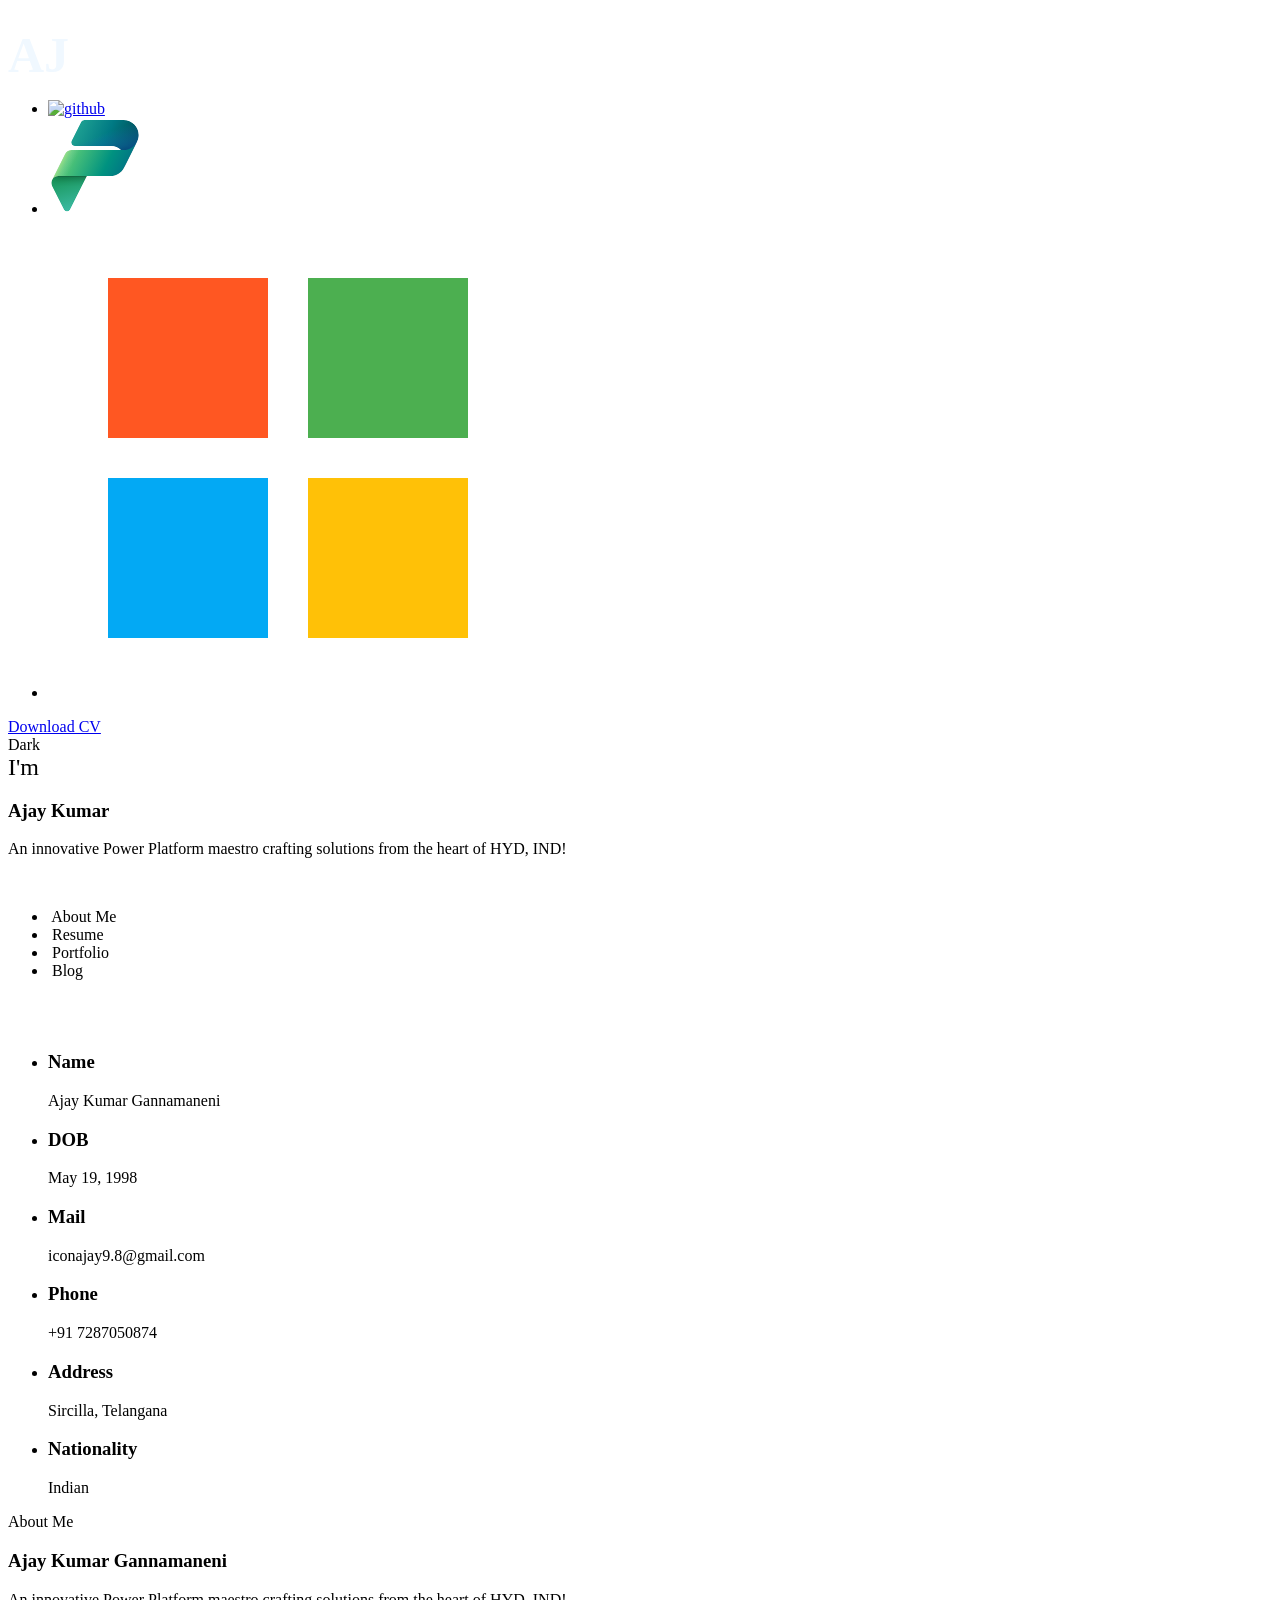
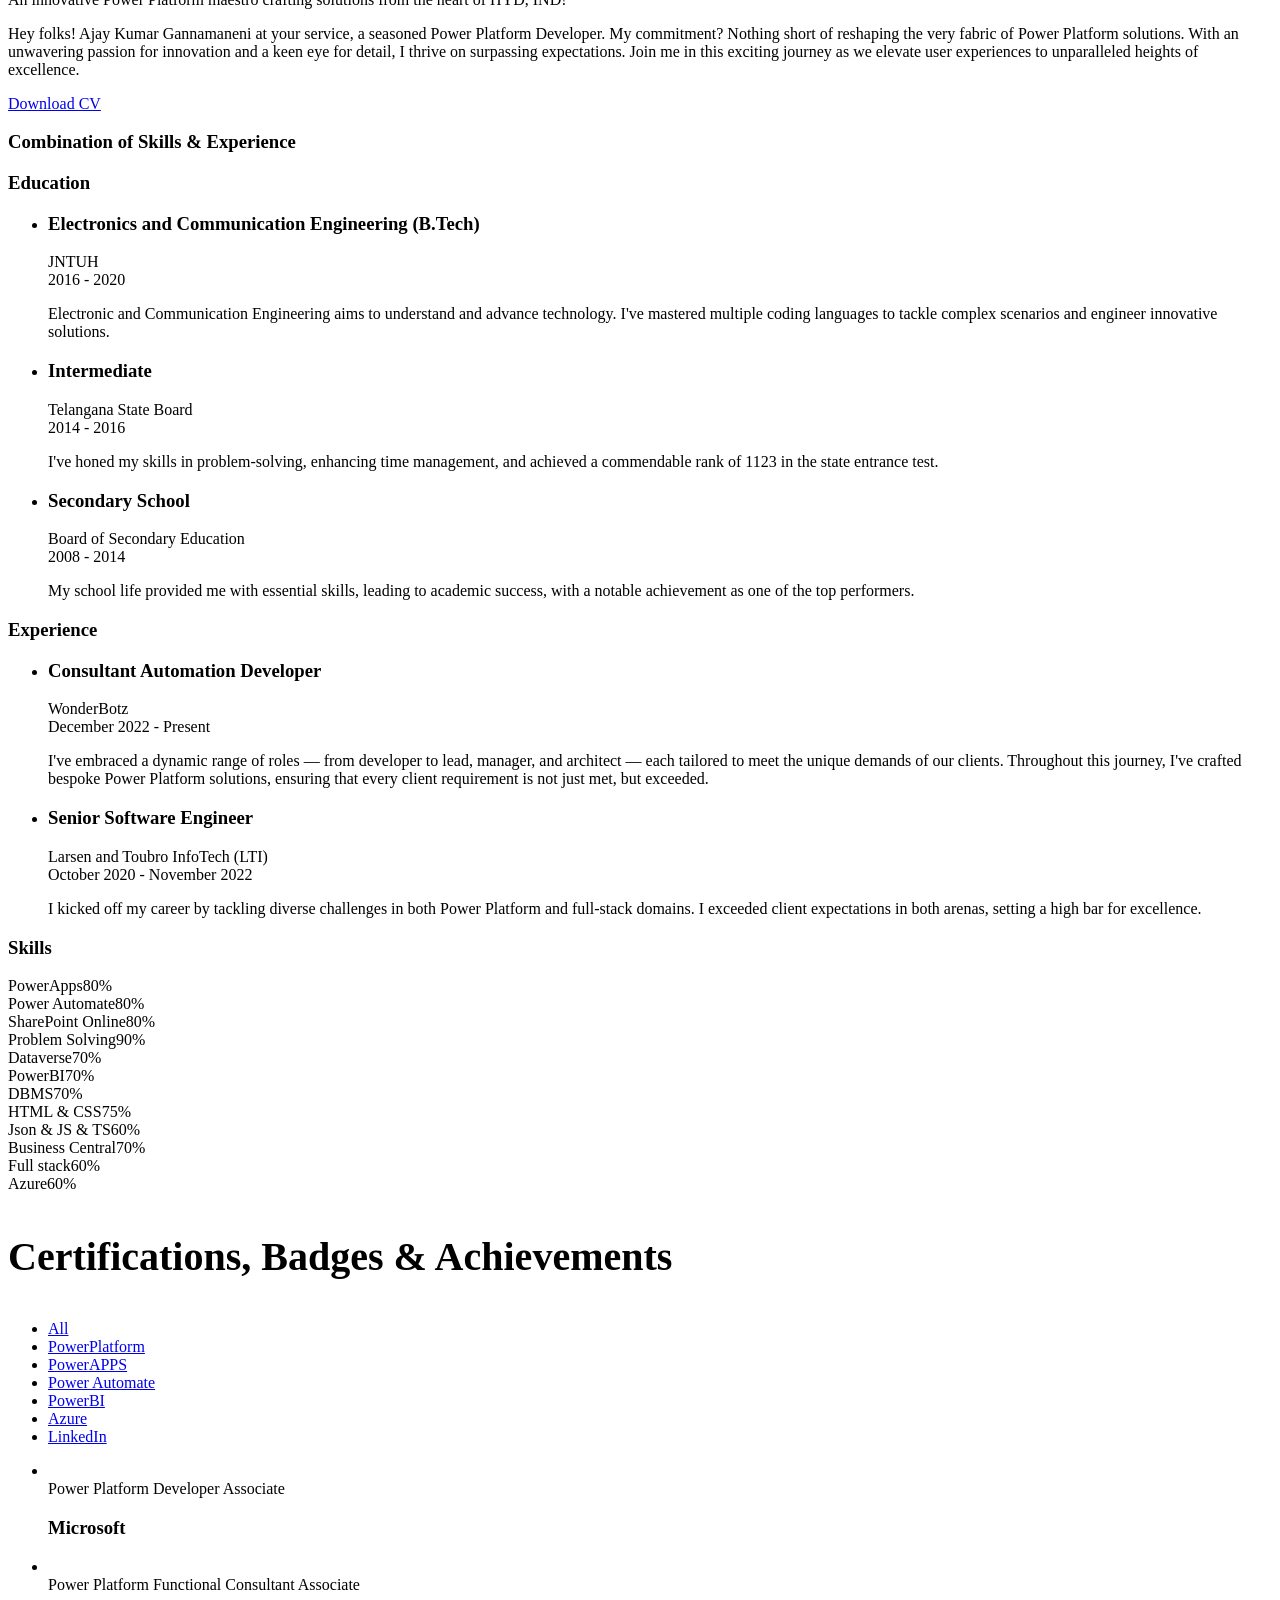
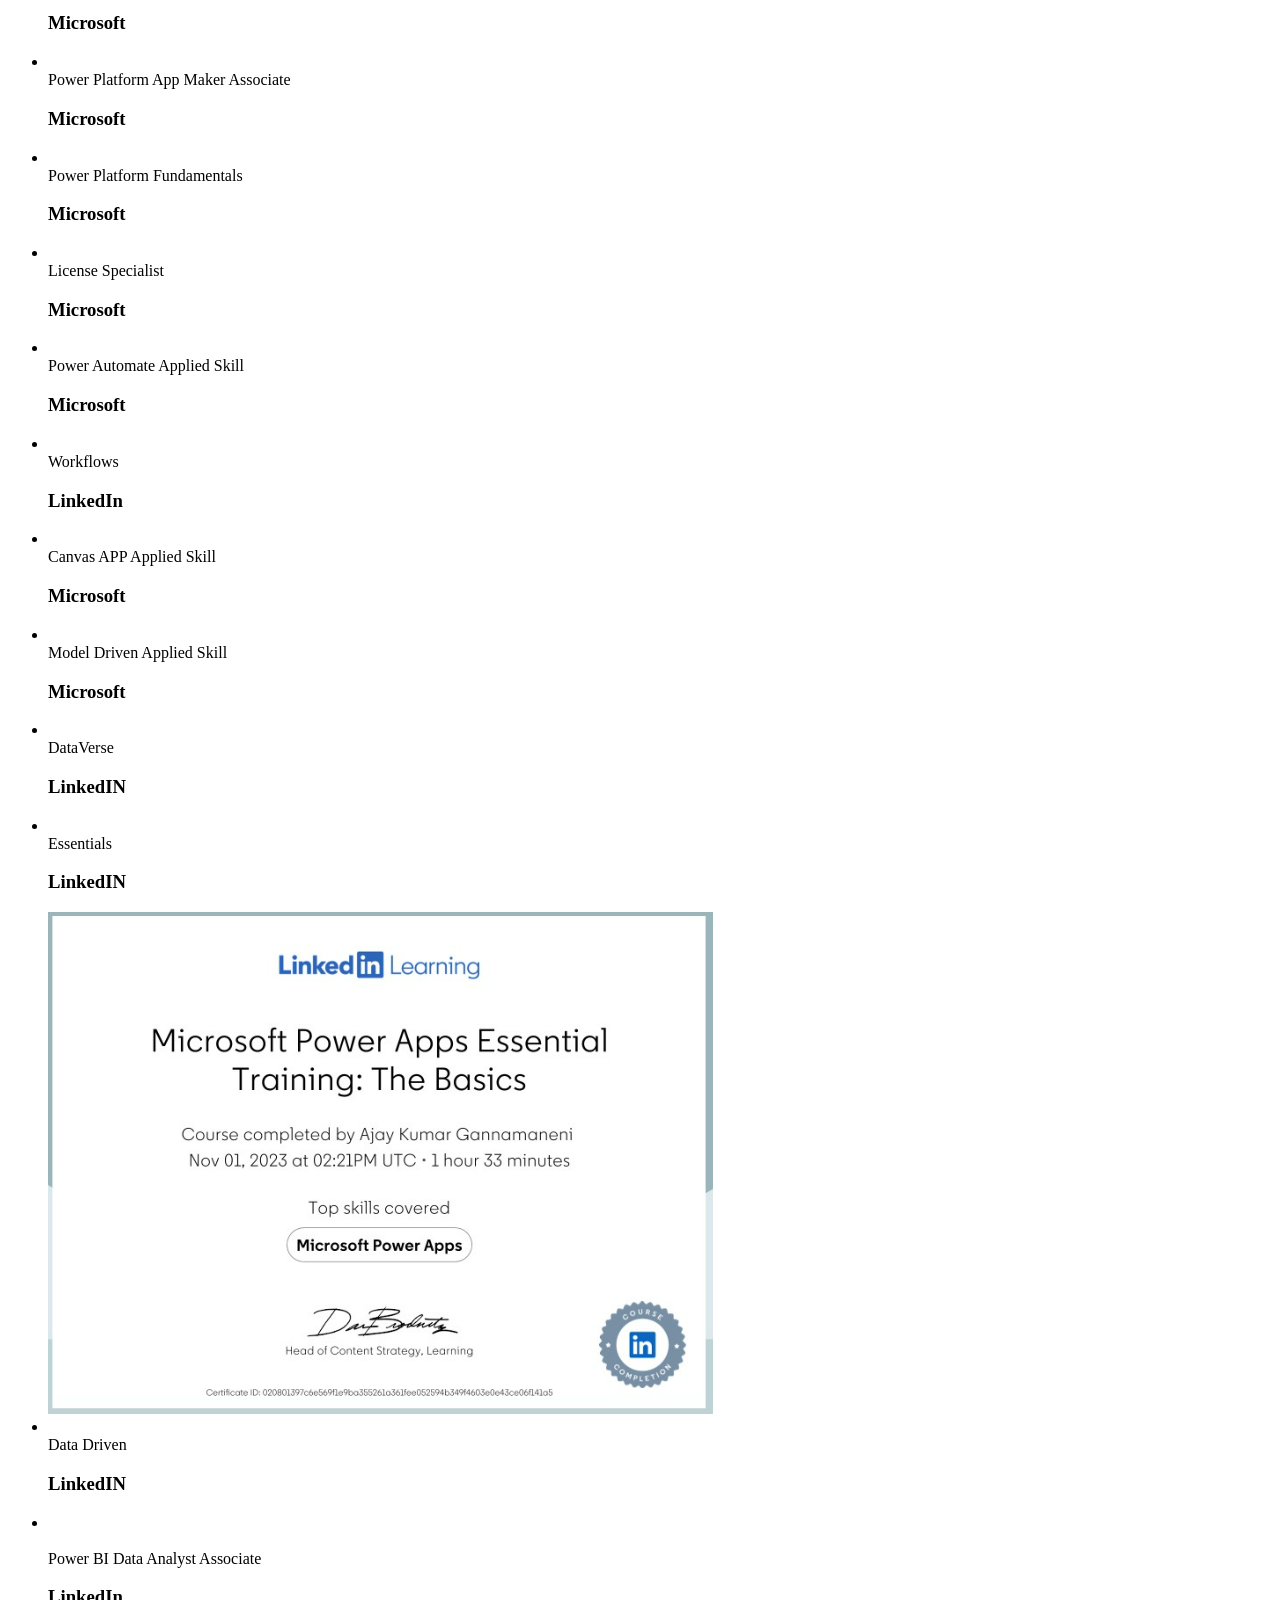
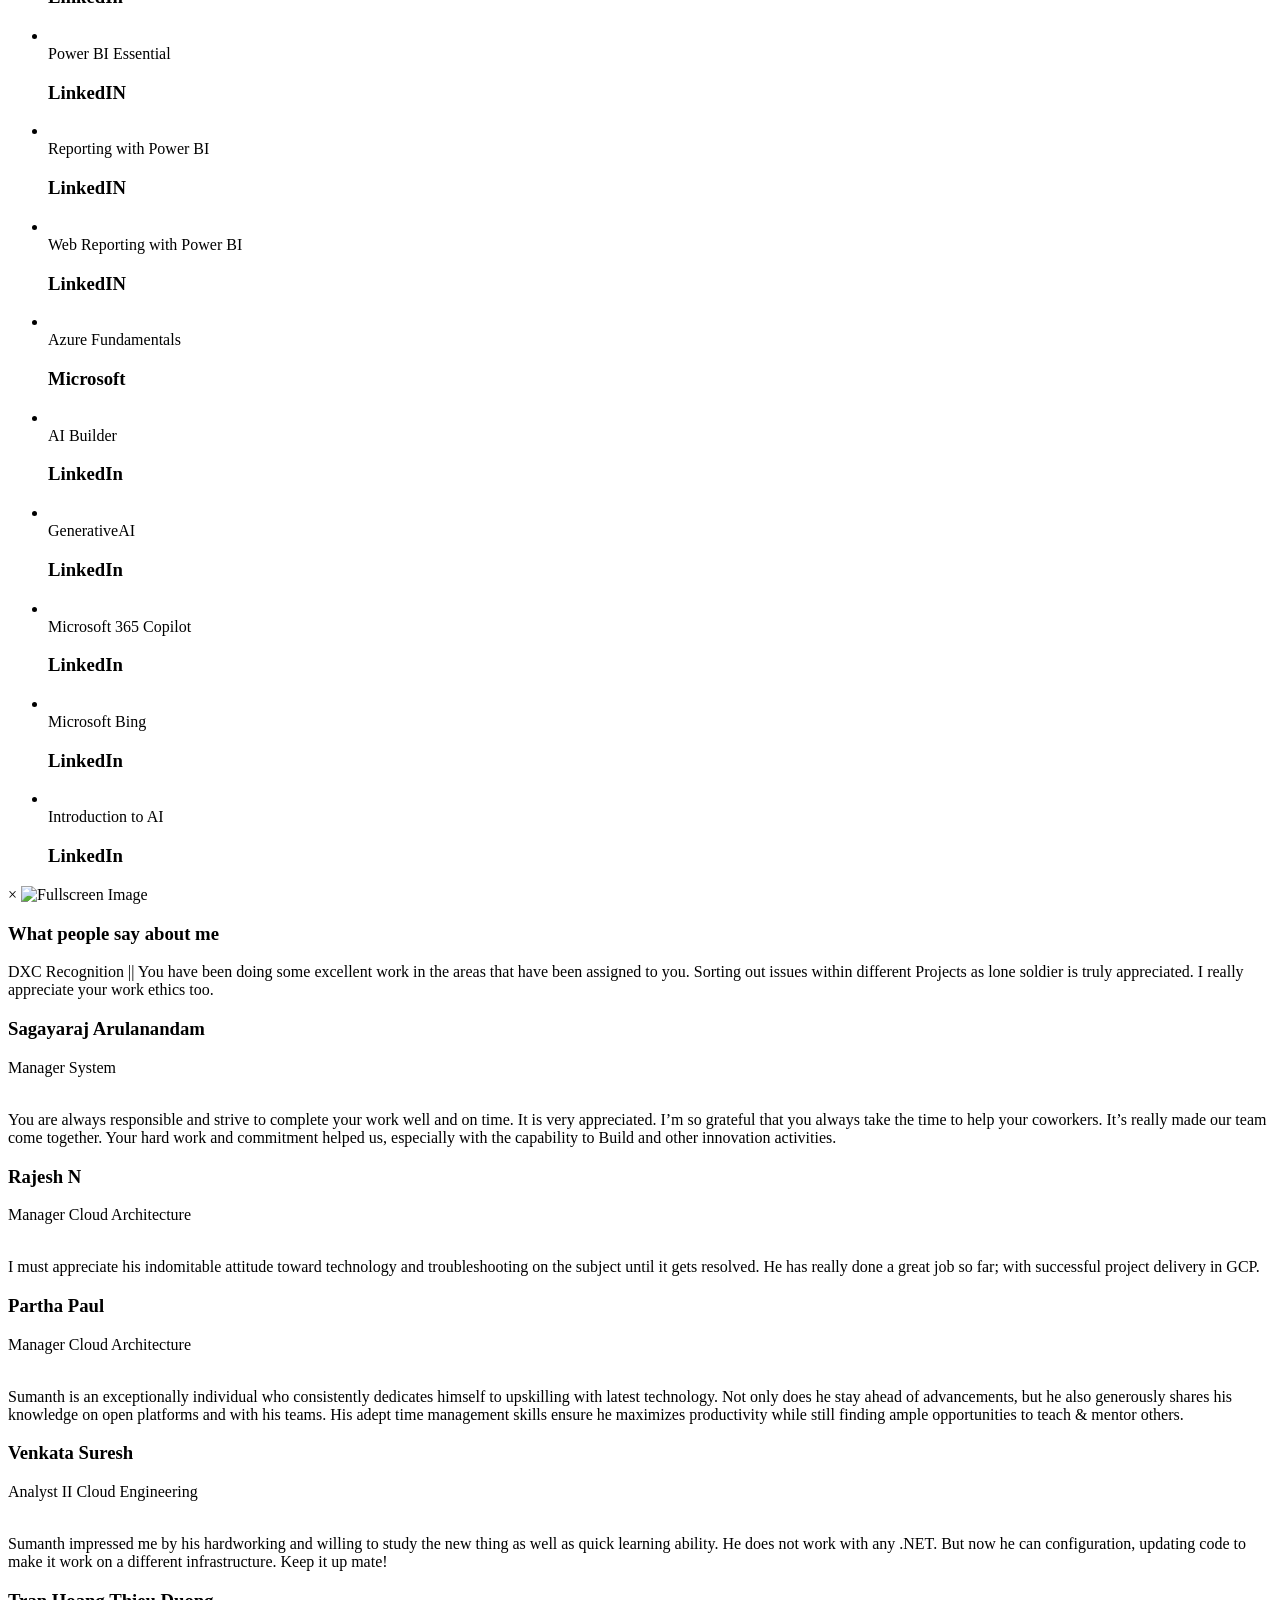
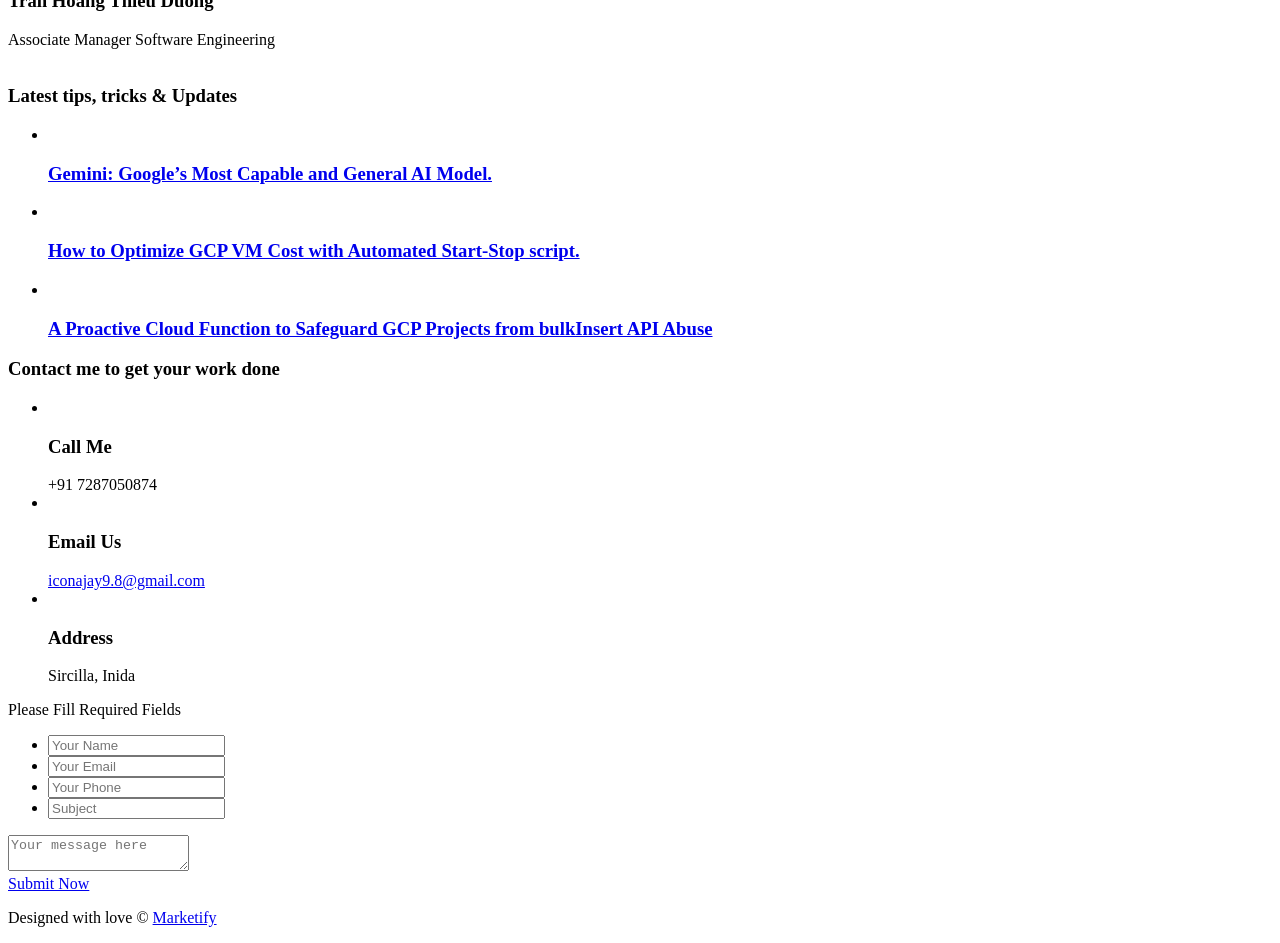
==== commit ca3b69f9: "Update index.html" ====
--- a/index.html
+++ b/index.html
@@ -476,50 +476,7 @@
 										</div>
 									</div>
 								</div>
-								<!-- <div class="skills_list">
-									<div class="iknow_tm_resume_title">
-										<h3>Software Skills</h3>
-										<span class="shape"></span>
-									</div>
-									<div class="software">
-										<div class="circular_progress_bar">
-											<ul>
-												<li>
-													<div class="list_inner">
-														<div class="myCircle" data-value="0.8"></div>
-														<div class="title">
-															<h3>Ms Office</h3>
-														</div>
-													</div>
-												</li>
-												<li>
-													<div class="list_inner">
-														<div class="myCircle" data-value="0.75"></div>
-														<div class="title">
-															<h3>Photoshop</h3>
-														</div>
-													</div>
-												</li>
-												<li>
-													<div class="list_inner">
-														<div class="myCircle" data-value="0.9"></div>
-														<div class="title">
-															<h3>Illustrator</h3>
-														</div>
-													</div>
-												</li>
-												<li>
-													<div class="list_inner">
-														<div class="myCircle" data-value="0.65"></div>
-														<div class="title">
-															<h3>Figma</h3>
-														</div>
-													</div>
-												</li>
-											</ul>
-										</div>
-									</div>
-								</div> -->
+								
 							</div>
 						</div>
 					</div>
@@ -709,17 +666,20 @@
 								</li>
 								<li class="PowerAPPS">
 									<div class="list_inner">
-										<div class="image" onclick="openFullscreenImage('img/portfolio/Essentials.PNG', 'https://www.linkedin.com/in/developeraj/details/certifications/')">
+										<div class="image">
 											<img src="img/thumbs/1-1.jpg" alt="" />
 											<div class="main" data-img-url="img/portfolio/Essentials.PNG"></div>
 										</div>
 										<div class="overlay"></div>
+										<!-- <img class="svg" src="img/svg/social/vimeo.svg" alt="" /> -->
 										<div class="details">
 											<span>Essentials</span>
 											<h3>LinkedIN</h3>
 										</div>
-										
-									</div>
+										<a class="portfolio_link" href="https://www.linkedin.com/in/developeraj/details/certifications/" target="_blank">
+											<img src="img/portfolio/Essentials.PNG" alt="Portfolio Image">
+										</a>
+								</li>
 								</li>
 								<li class="PowerAPPS">
 									<div class="list_inner">
@@ -750,86 +710,7 @@
 											<h3>LinkedIn</h3>
 										</div>
 										<a class="iknow_tm_full_link portfolio_popup" href="#"></a>
-                                    <!--
-										<div class="hidden_content">
-											<div class="popup_details">
-												<div class="main_details">
-													<div class="textbox">
-														<p>We live in a world where we need to move quickly and iterate
-															on our ideas as flexibly as possible. Building mockups
-															strikes the ideal balance ease of modification.</p>
-														<p>Mockups are useful both for the creative phase of the project
-															- for instance when you're trying to figure out your user
-															flows or the proper visual hierarchy - and the production
-															phase when they will represent the target product.</p>
-													</div>
-													<div class="detailbox">
-														<ul>
-															<li>
-																<span class="first">Client</span>
-																<span>Alvaro Morata</span>
-															</li>
-															<li>
-																<span class="first">Category</span>
-																<span><a href="#">Detail</a></span>
-															</li>
-															<li>
-																<span class="first">Date</span>
-																<span>March 07, 2021</span>
-															</li>
-															<li>
-																<span class="first">Share</span>
-																<ul class="share">
-																	<li><a href="#"><img class="svg"
-																				src="img/svg/social/facebook.svg"
-																				alt="" /></a></li>
-																	<li><a href="#"><img class="svg"
-																				src="img/svg/social/twitter.svg"
-																				alt="" /></a></li>
-																	<li><a href="#"><img class="svg"
-																				src="img/svg/social/instagram.svg"
-																				alt="" /></a>
-																	</li>
-																</ul>
-															</li>
-														</ul>
-													</div>
-												</div>
-												<div class="additional_images">
-													<ul>
-														<li>
-															<div class="list_inner">
-																<div class="my_image">
-																	<img src="img/thumbs/4-2.jpg" alt="" />
-																	<div class="main"
-																		data-img-url="img/portfolio/1.jpg"></div>
-																</div>
-															</div>
-														</li>
-														<li>
-															<div class="list_inner">
-																<div class="my_image">
-																	<img src="img/thumbs/4-2.jpg" alt="" />
-																	<div class="main"
-																		data-img-url="img/portfolio/2.jpg"></div>
-																</div>
-															</div>
-														</li>
-														<li>
-															<div class="list_inner">
-																<div class="my_image">
-																	<img src="img/thumbs/4-2.jpg" alt="" />
-																	<div class="main"
-																		data-img-url="img/portfolio/3.jpg"></div>
-																</div>
-															</div>
-														</li>
-													</ul>
-												</div>
-											</div>
-										</div>
-									</div>
-								-->
+                            
 							    </div>
 								</li>
 								<li class="PowerBI">
@@ -985,225 +866,8 @@
 					<span class="close-icon" onclick="closeFullscreen()">&times;</span>
 					<img id="fullscreen-img" src="" alt="Fullscreen Image">
 				</div>
-				<!-- SERVICES -->
-				<!-- <div id="service" class="iknow_tm_main_section">
-					<div class="iknow_tm_services">
-						<div class="iknow_tm_main_title">
-							<span>Service</span>
-							<h3>Never compromise with quality</h3>
-						</div>
-						<div class="service_list">
-							<ul>
-								<li>
-									<div class="list_inner">
-										<span class="icon"><img class="svg" src="img/svg/squares.svg" alt="" /></span>
-										<h3 class="title">Wireframing</h3>
-										<p class="text">Web development is the building and maintenance of websites.
-											it’s the work that...</p>
-										<a class="iknow_tm_full_link" href="#"></a>
-										<div class="hidden_content">
-											<div class="service_informations">
-												<div class="image">
-													<img src="img/thumbs/4-2.jpg" alt="" />
-													<div class="main" data-img-url="img/service/1.jpg"></div>
-												</div>
-												<div class="description">
-													<p>iKnow is a leading web design agency with an award-winning design
-														team that creates innovative, effective websites that capture
-														your brand, improve your conversion rates, and maximize your
-														revenue to help grow your business and achieve your goals.</p>
-													<p>In today’s digital world, your website is the first interaction
-														consumers have with your business. That's why almost 95 percent
-														of a user’s first impression relates to web design. It’s also
-														why web design services can have an immense impact on your
-														company’s bottom line.</p>
-													<p>That’s why more companies are not only reevaluating their
-														website’s design but also partnering with Kura, the web design
-														agency that’s driven more than $2.4 billion in revenue for its
-														clients. With over 50 web design awards under our belt, we're
-														confident we can design a custom website that drives sales for
-														your unique business.</p>
-												</div>
-											</div>
-										</div>
-									</div>
-								</li>
-								<li>
-									<div class="list_inner">
-										<span class="icon"><img class="svg" src="img/svg/physics.svg" alt="" /></span>
-										<h3 class="title">Prototype</h3>
-										<p class="text">Web development is the building and maintenance of websites.
-											it’s the work that...</p>
-										<a class="iknow_tm_full_link" href="#"></a>
-										<div class="hidden_content">
-											<div class="service_informations">
-												<div class="image">
-													<img src="img/thumbs/4-2.jpg" alt="" />
-													<div class="main" data-img-url="img/service/2.jpg"></div>
-												</div>
-												<div class="description">
-													<p>iKnow is a leading web design agency with an award-winning design
-														team that creates innovative, effective websites that capture
-														your brand, improve your conversion rates, and maximize your
-														revenue to help grow your business and achieve your goals.</p>
-													<p>In today’s digital world, your website is the first interaction
-														consumers have with your business. That's why almost 95 percent
-														of a user’s first impression relates to web design. It’s also
-														why web design services can have an immense impact on your
-														company’s bottom line.</p>
-													<p>That’s why more companies are not only reevaluating their
-														website’s design but also partnering with Kura, the web design
-														agency that’s driven more than $2.4 billion in revenue for its
-														clients. With over 50 web design awards under our belt, we're
-														confident we can design a custom website that drives sales for
-														your unique business.</p>
-												</div>
-											</div>
-										</div>
-									</div>
-								</li>
-								<li>
-									<div class="list_inner">
-										<span class="icon"><img class="svg" src="img/svg/web.svg" alt="" /></span>
-										<h3 class="title">UI Design</h3>
-										<p class="text">Web development is the building and maintenance of websites.
-											it’s the work that...</p>
-										<a class="iknow_tm_full_link" href="#"></a>
-										<div class="hidden_content">
-											<div class="service_informations">
-												<div class="image">
-													<img src="img/thumbs/4-2.jpg" alt="" />
-													<div class="main" data-img-url="img/service/3.jpg"></div>
-												</div>
-												<div class="description">
-													<p>iKnow is a leading web design agency with an award-winning design
-														team that creates innovative, effective websites that capture
-														your brand, improve your conversion rates, and maximize your
-														revenue to help grow your business and achieve your goals.</p>
-													<p>In today’s digital world, your website is the first interaction
-														consumers have with your business. That's why almost 95 percent
-														of a user’s first impression relates to web design. It’s also
-														why web design services can have an immense impact on your
-														company’s bottom line.</p>
-													<p>That’s why more companies are not only reevaluating their
-														website’s design but also partnering with Kura, the web design
-														agency that’s driven more than $2.4 billion in revenue for its
-														clients. With over 50 web design awards under our belt, we're
-														confident we can design a custom website that drives sales for
-														your unique business.</p>
-												</div>
-											</div>
-										</div>
-									</div>
-								</li>
-								<li>
-									<div class="list_inner">
-										<span class="icon"><img class="svg" src="img/svg/user.svg" alt="" /></span>
-										<h3 class="title">Personal Creation</h3>
-										<p class="text">Web development is the building and maintenance of websites.
-											it’s the work that...</p>
-										<a class="iknow_tm_full_link" href="#"></a>
-										<div class="hidden_content">
-											<div class="service_informations">
-												<div class="image">
-													<img src="img/thumbs/4-2.jpg" alt="" />
-													<div class="main" data-img-url="img/service/4.jpg"></div>
-												</div>
-												<div class="description">
-													<p>iKnow is a leading web design agency with an award-winning design
-														team that creates innovative, effective websites that capture
-														your brand, improve your conversion rates, and maximize your
-														revenue to help grow your business and achieve your goals.</p>
-													<p>In today’s digital world, your website is the first interaction
-														consumers have with your business. That's why almost 95 percent
-														of a user’s first impression relates to web design. It’s also
-														why web design services can have an immense impact on your
-														company’s bottom line.</p>
-													<p>That’s why more companies are not only reevaluating their
-														website’s design but also partnering with Kura, the web design
-														agency that’s driven more than $2.4 billion in revenue for its
-														clients. With over 50 web design awards under our belt, we're
-														confident we can design a custom website that drives sales for
-														your unique business.</p>
-												</div>
-											</div>
-										</div>
-									</div>
-								</li>
-								<li>
-									<div class="list_inner">
-										<span class="icon"><img class="svg" src="img/svg/briefcase.svg" alt="" /></span>
-										<h3 class="title">Case Study</h3>
-										<p class="text">Web development is the building and maintenance of websites.
-											it’s the work that...</p>
-										<a class="iknow_tm_full_link" href="#"></a>
-										<div class="hidden_content">
-											<div class="service_informations">
-												<div class="image">
-													<img src="img/thumbs/4-2.jpg" alt="" />
-													<div class="main" data-img-url="img/service/5.jpg"></div>
-												</div>
-												<div class="description">
-													<p>iKnow is a leading web design agency with an award-winning design
-														team that creates innovative, effective websites that capture
-														your brand, improve your conversion rates, and maximize your
-														revenue to help grow your business and achieve your goals.</p>
-													<p>In today’s digital world, your website is the first interaction
-														consumers have with your business. That's why almost 95 percent
-														of a user’s first impression relates to web design. It’s also
-														why web design services can have an immense impact on your
-														company’s bottom line.</p>
-													<p>That’s why more companies are not only reevaluating their
-														website’s design but also partnering with Kura, the web design
-														agency that’s driven more than $2.4 billion in revenue for its
-														clients. With over 50 web design awards under our belt, we're
-														confident we can design a custom website that drives sales for
-														your unique business.</p>
-												</div>
-											</div>
-										</div>
-									</div>
-								</li>
-								<li>
-									<div class="list_inner">
-										<span class="icon"><img class="svg" src="img/svg/writing_2.svg" alt="" /></span>
-										<h3 class="title">Experience Design</h3>
-										<p class="text">Web development is the building and maintenance of websites.
-											it’s the work that...</p>
-										<a class="iknow_tm_full_link" href="#"></a>
-										<div class="hidden_content">
-											<div class="service_informations">
-												<div class="image">
-													<img src="img/thumbs/4-2.jpg" alt="" />
-													<div class="main" data-img-url="img/service/6.jpg"></div>
-												</div>
-												<div class="description">
-													<p>iKnow is a leading web design agency with an award-winning design
-														team that creates innovative, effective websites that capture
-														your brand, improve your conversion rates, and maximize your
-														revenue to help grow your business and achieve your goals.</p>
-													<p>In today’s digital world, your website is the first interaction
-														consumers have with your business. That's why almost 95 percent
-														of a user’s first impression relates to web design. It’s also
-														why web design services can have an immense impact on your
-														company’s bottom line.</p>
-													<p>That’s why more companies are not only reevaluating their
-														website’s design but also partnering with Kura, the web design
-														agency that’s driven more than $2.4 billion in revenue for its
-														clients. With over 50 web design awards under our belt, we're
-														confident we can design a custom website that drives sales for
-														your unique business.</p>
-												</div>
-											</div>
-										</div>
-									</div>
-								</li>
-							</ul>
-						</div>
-					</div>
-				</div> -->
-				<!-- /SERVICES -->
-
+				
+	
 				<!-- TESTIMONIALS -->
 				<div id="testimonials" class="iknow_tm_main_section">
 					<div class="iknow_tm_testimonials">
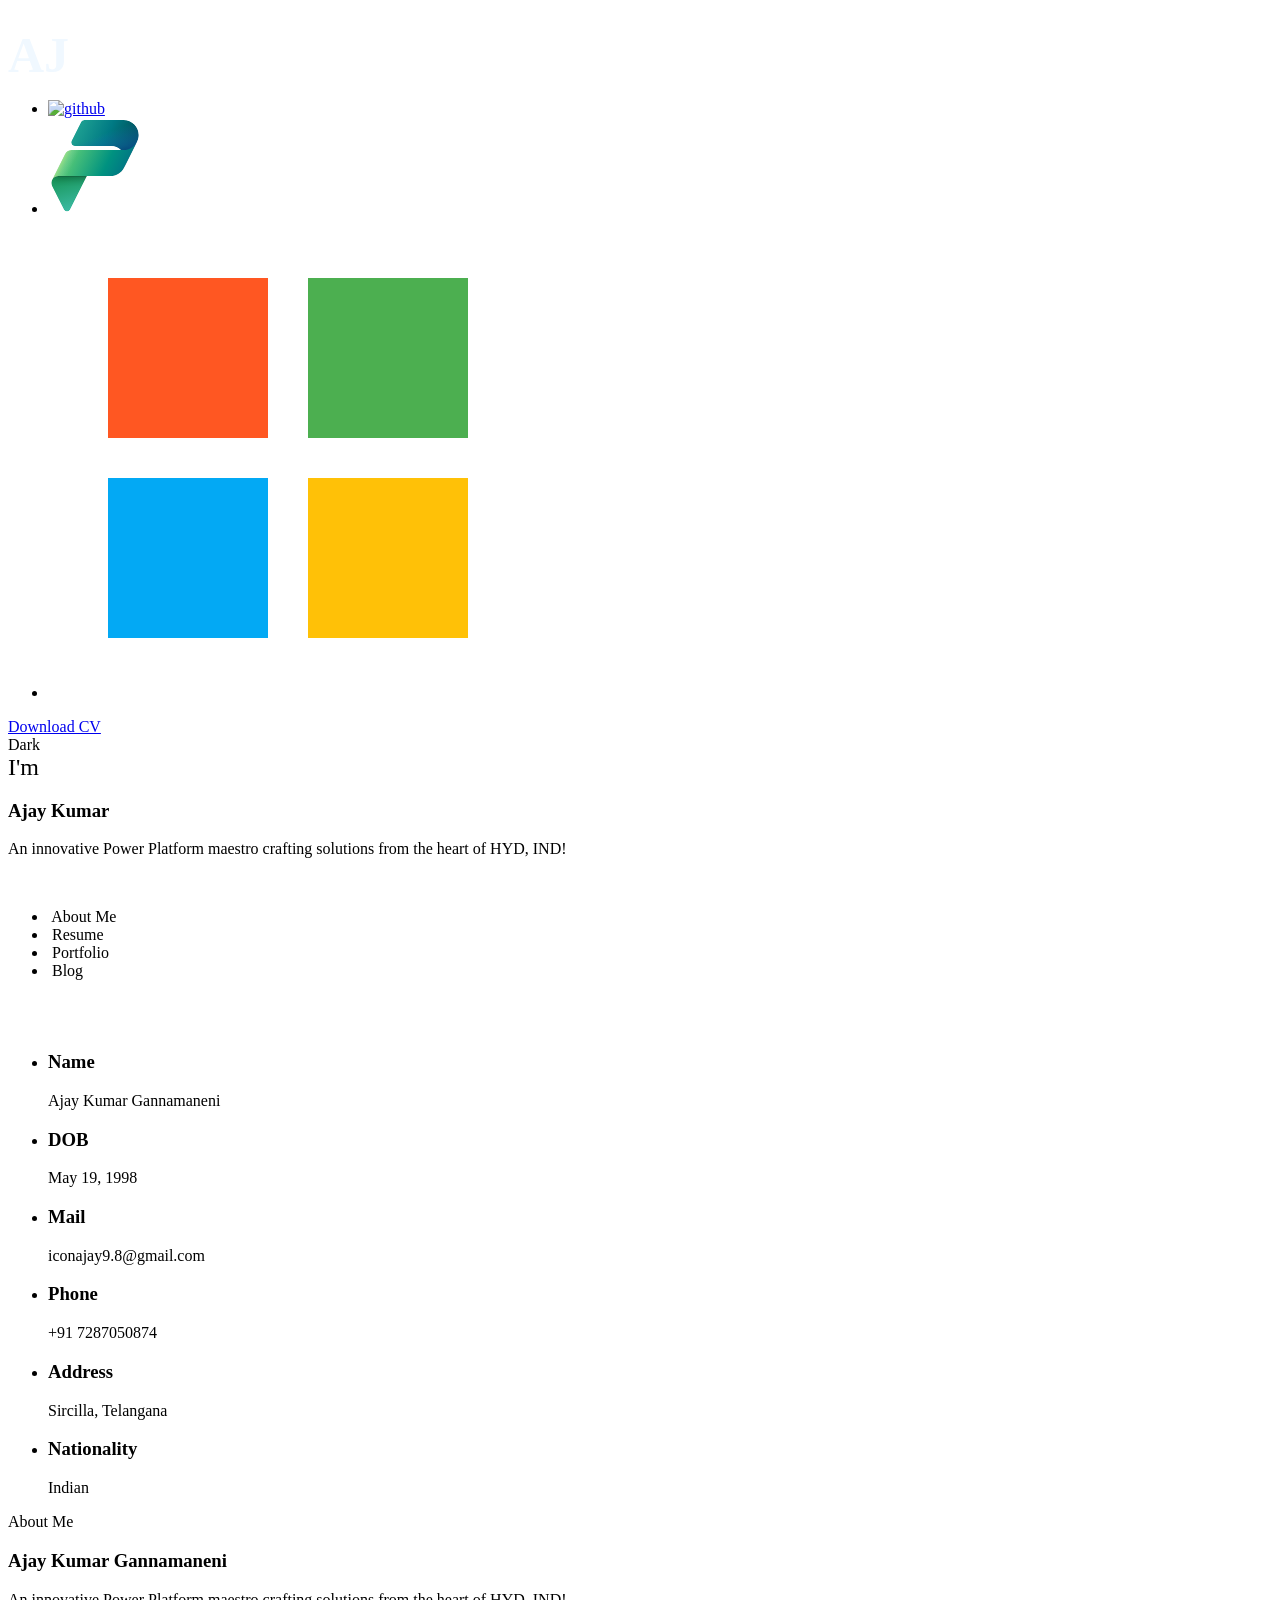
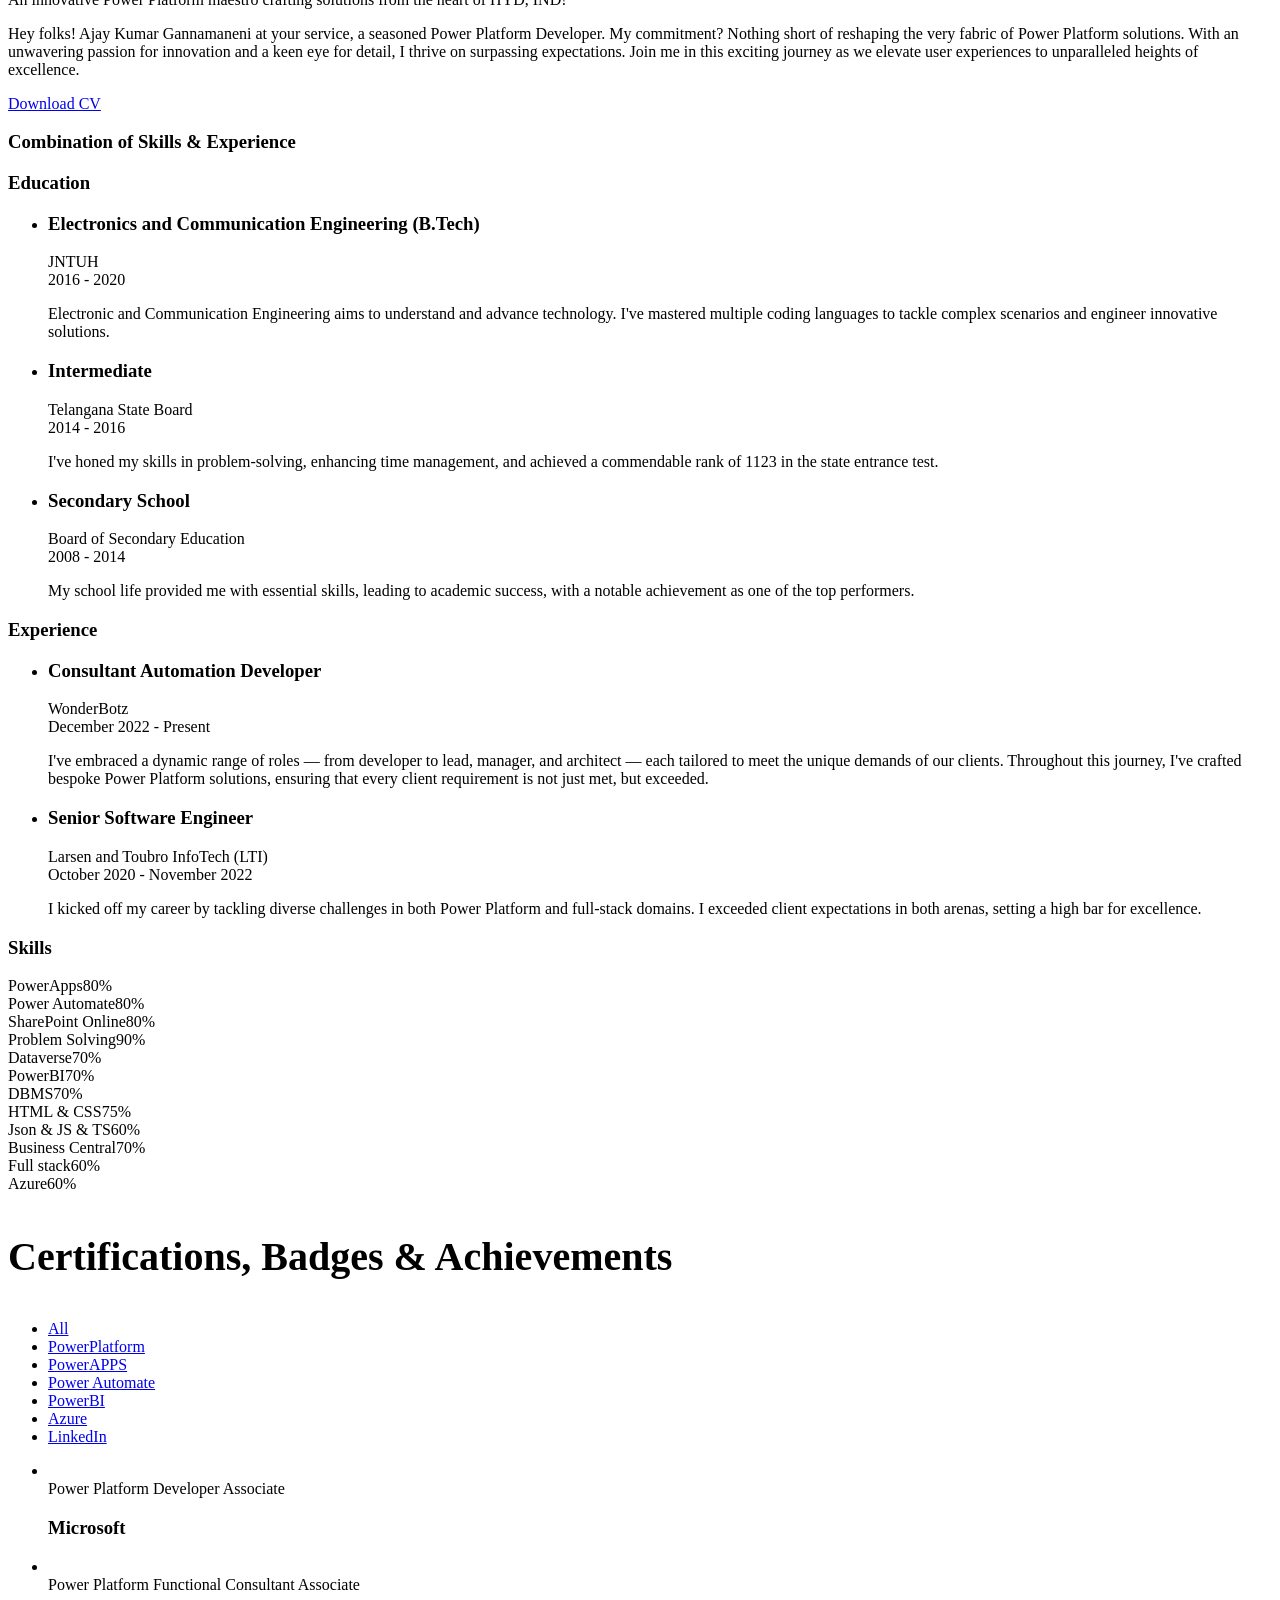
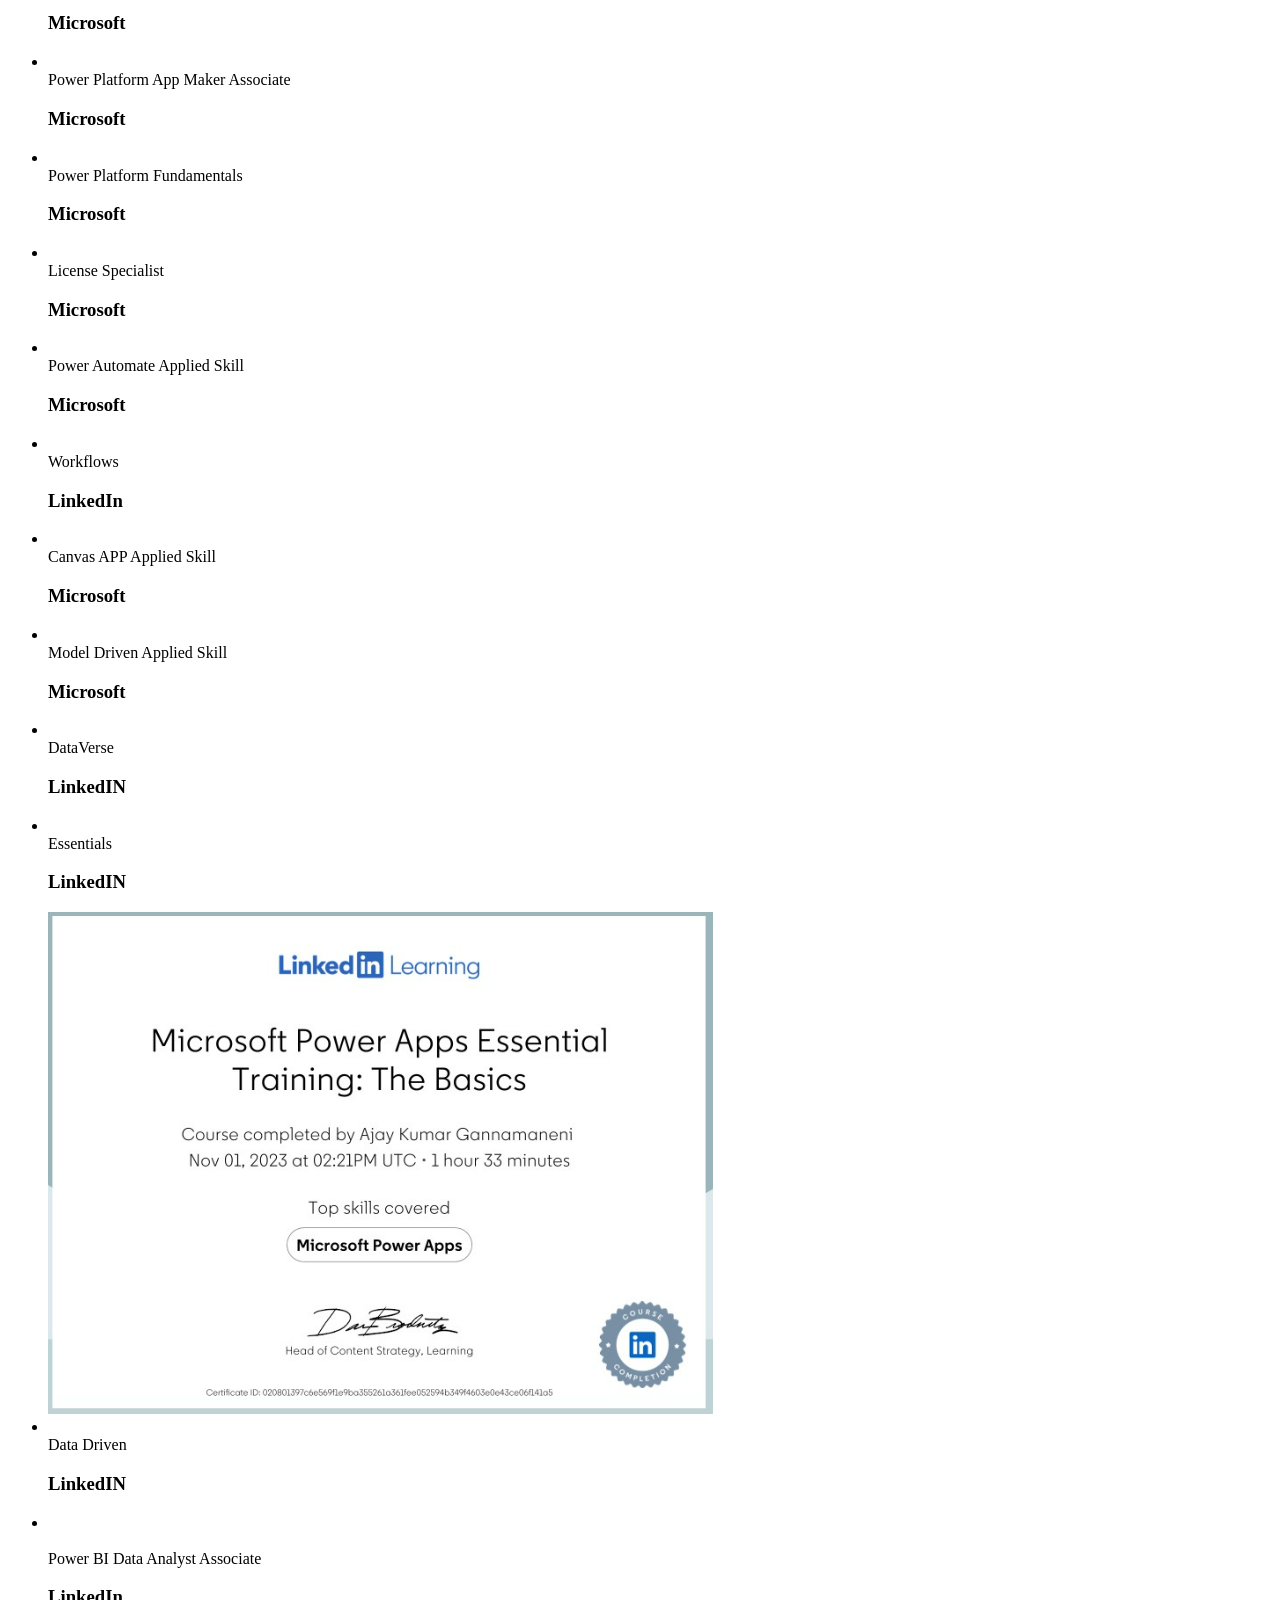
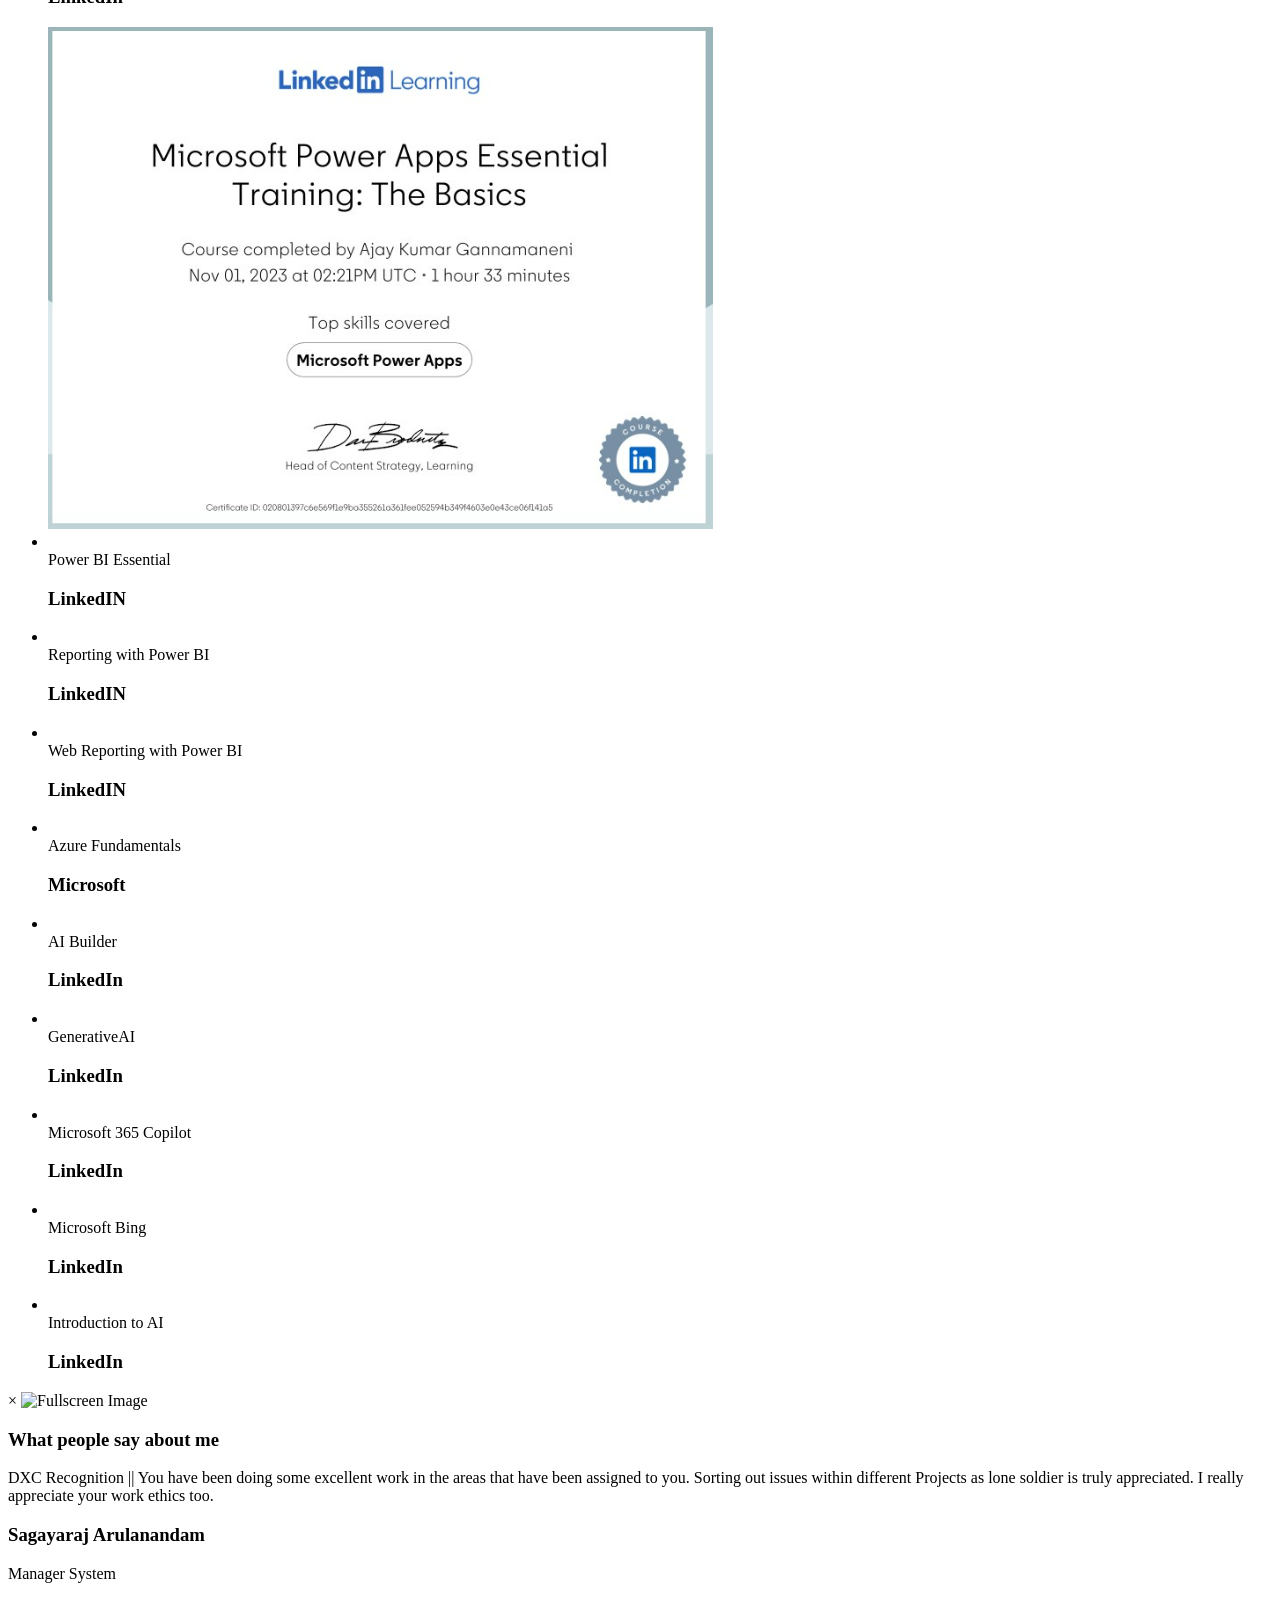
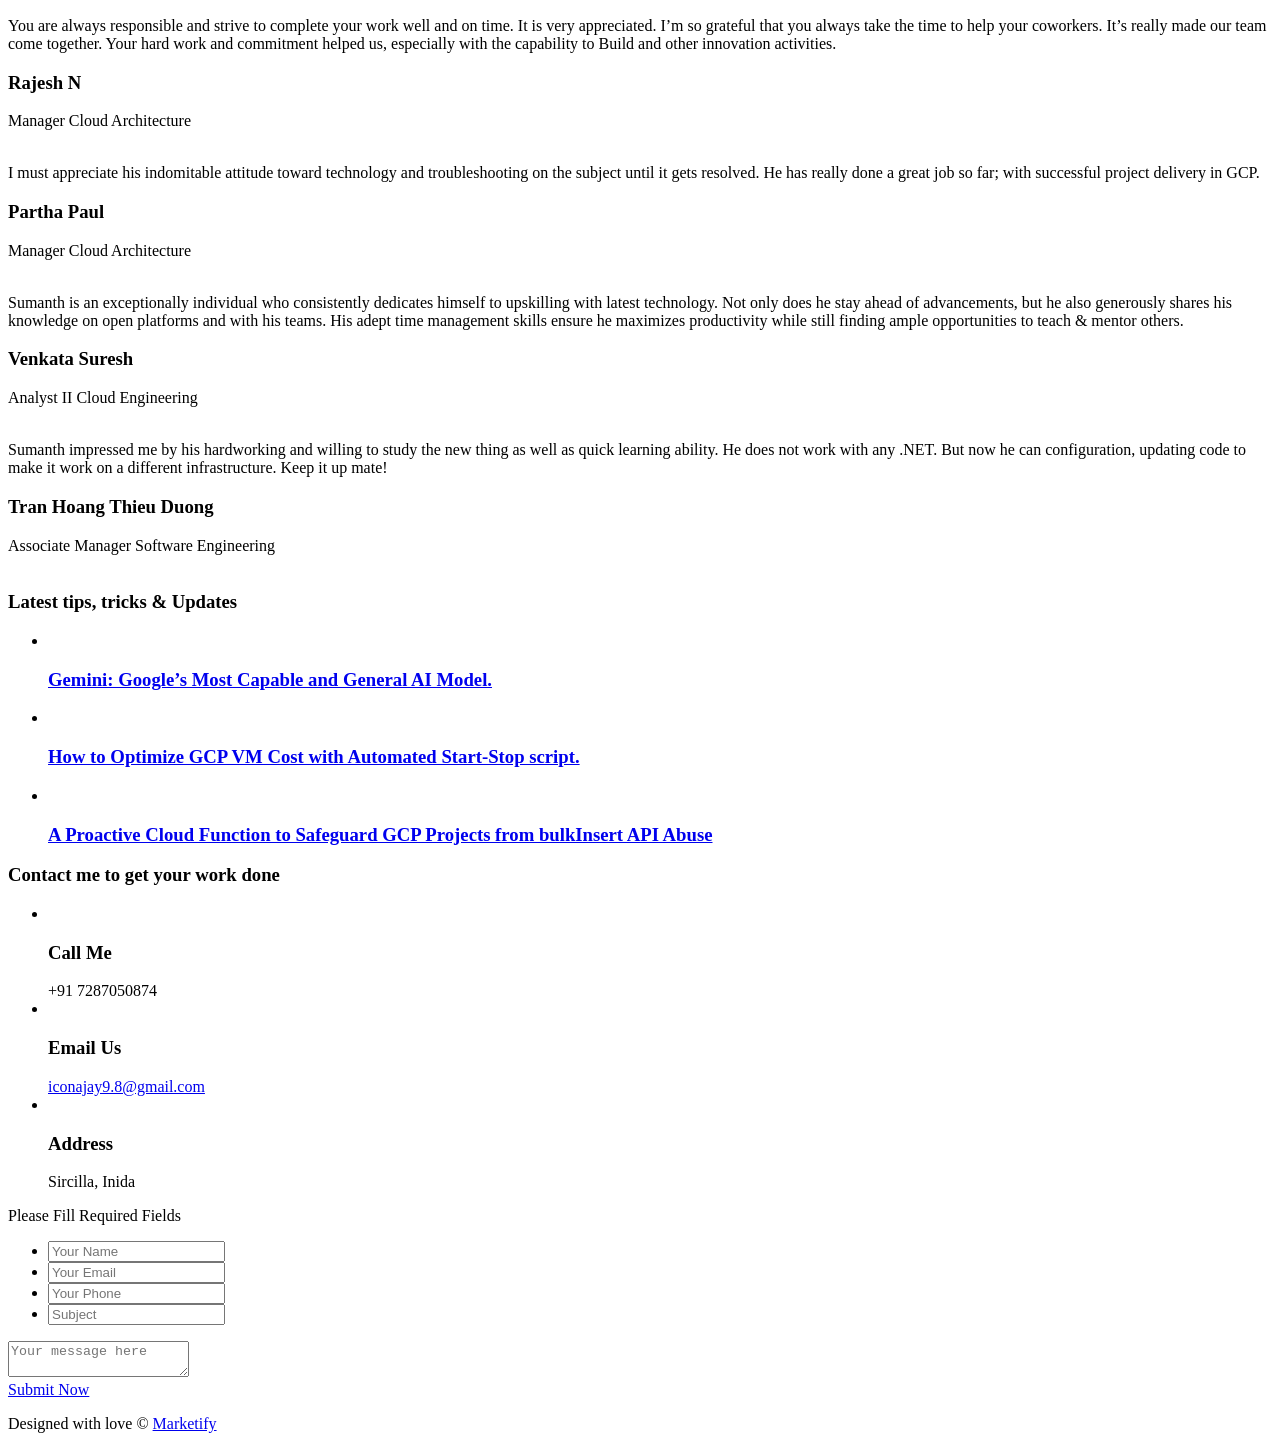
==== commit f286d2b1: "Update index.html" ====
--- a/index.html
+++ b/index.html
@@ -709,7 +709,7 @@
 											<span>Power BI Data Analyst Associate</span>
 											<h3>LinkedIn</h3>
 										</div>
-										<a class="iknow_tm_full_link portfolio_popup" href="#"></a>
+										<a class="iknow_tm_full_link portfolio_popup" href="https://www.linkedin.com/in/developeraj/details/certifications/"><img src="img/portfolio/Essentials.PNG" alt="Portfolio Image"></a>
                             
 							    </div>
 								</li>
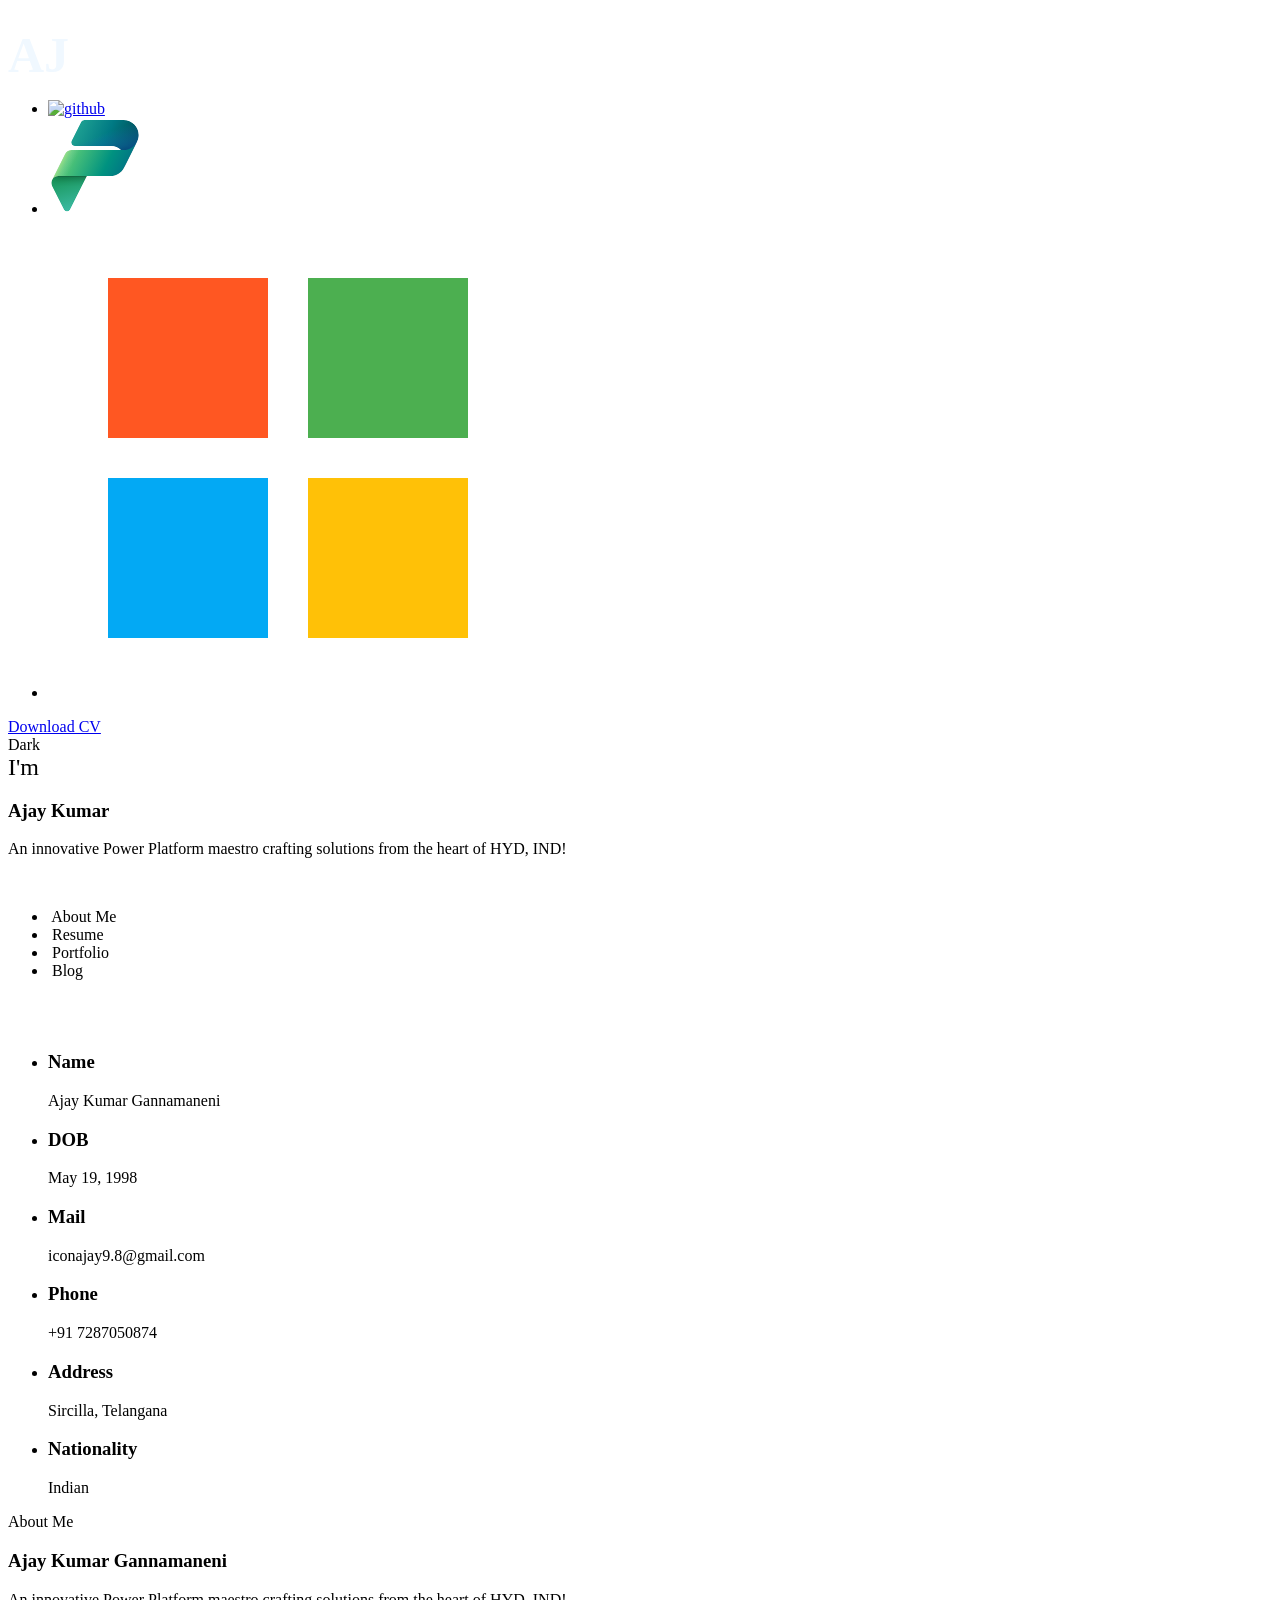
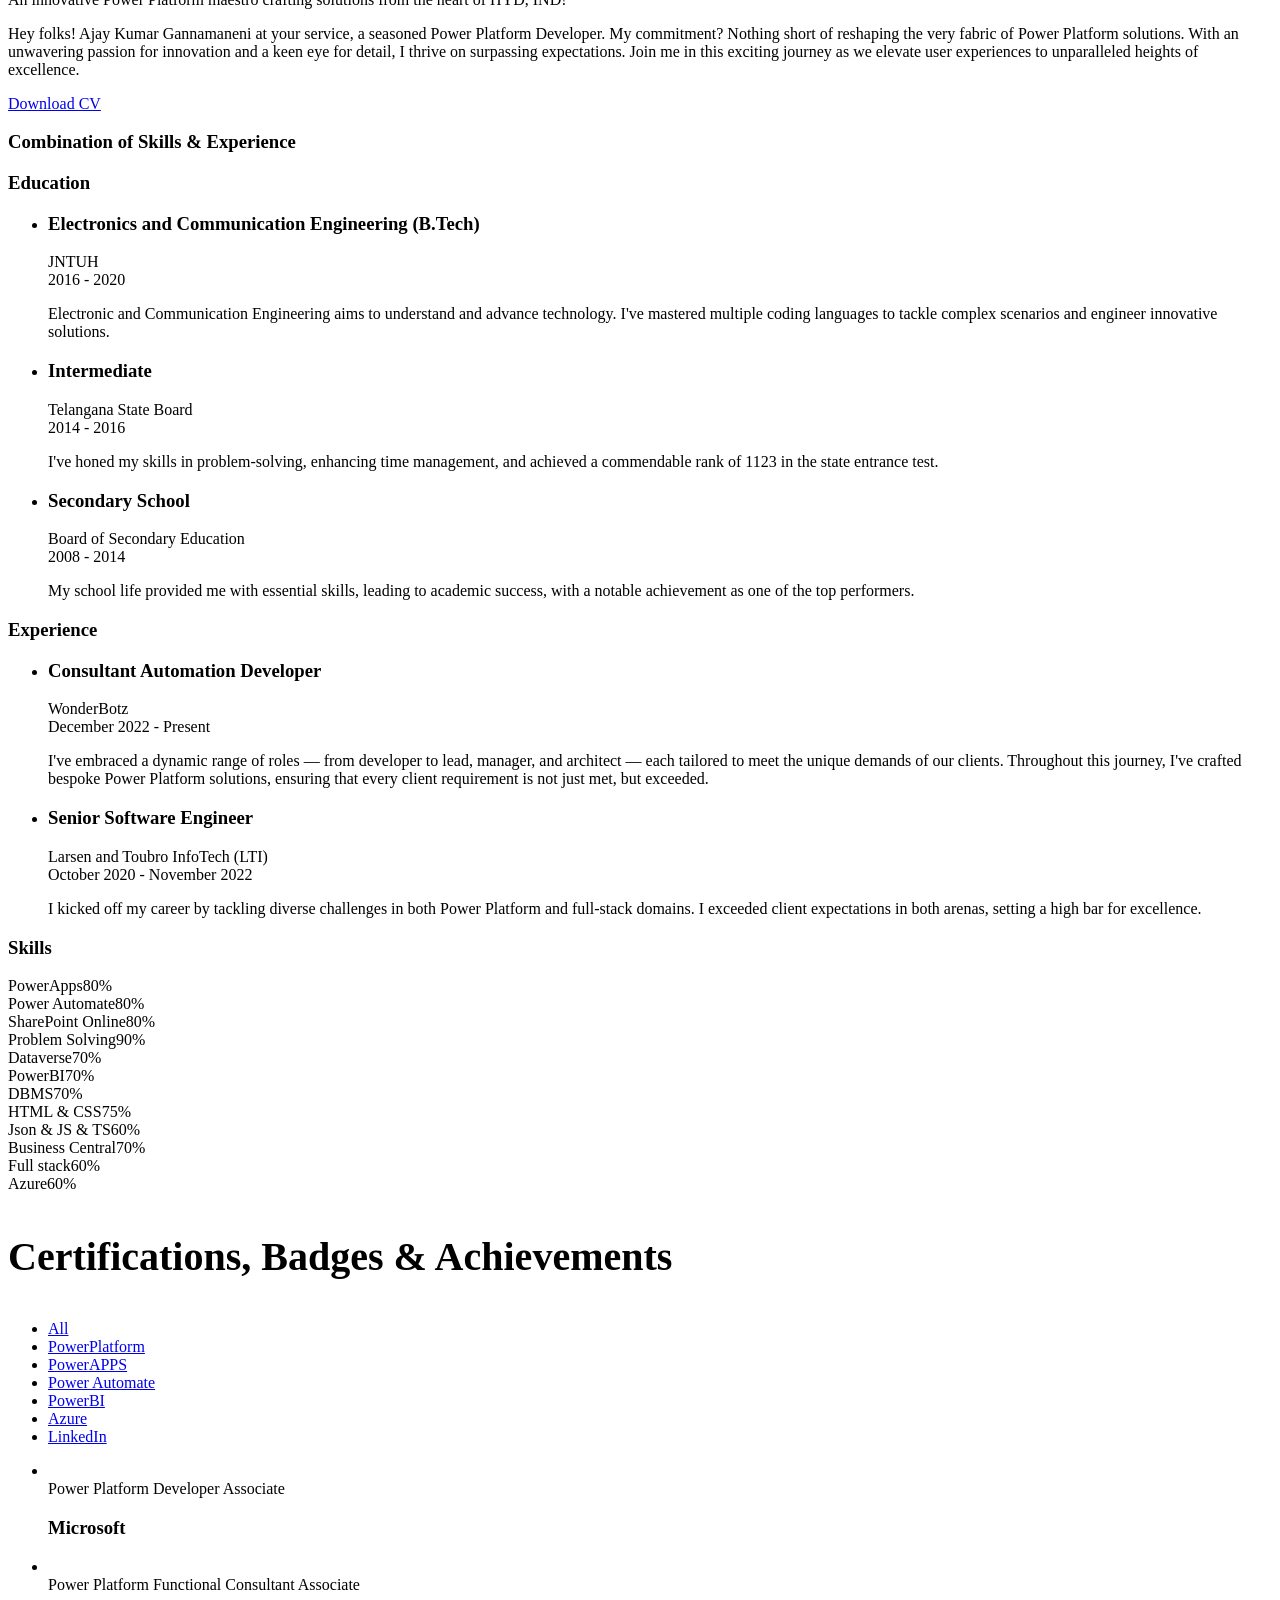
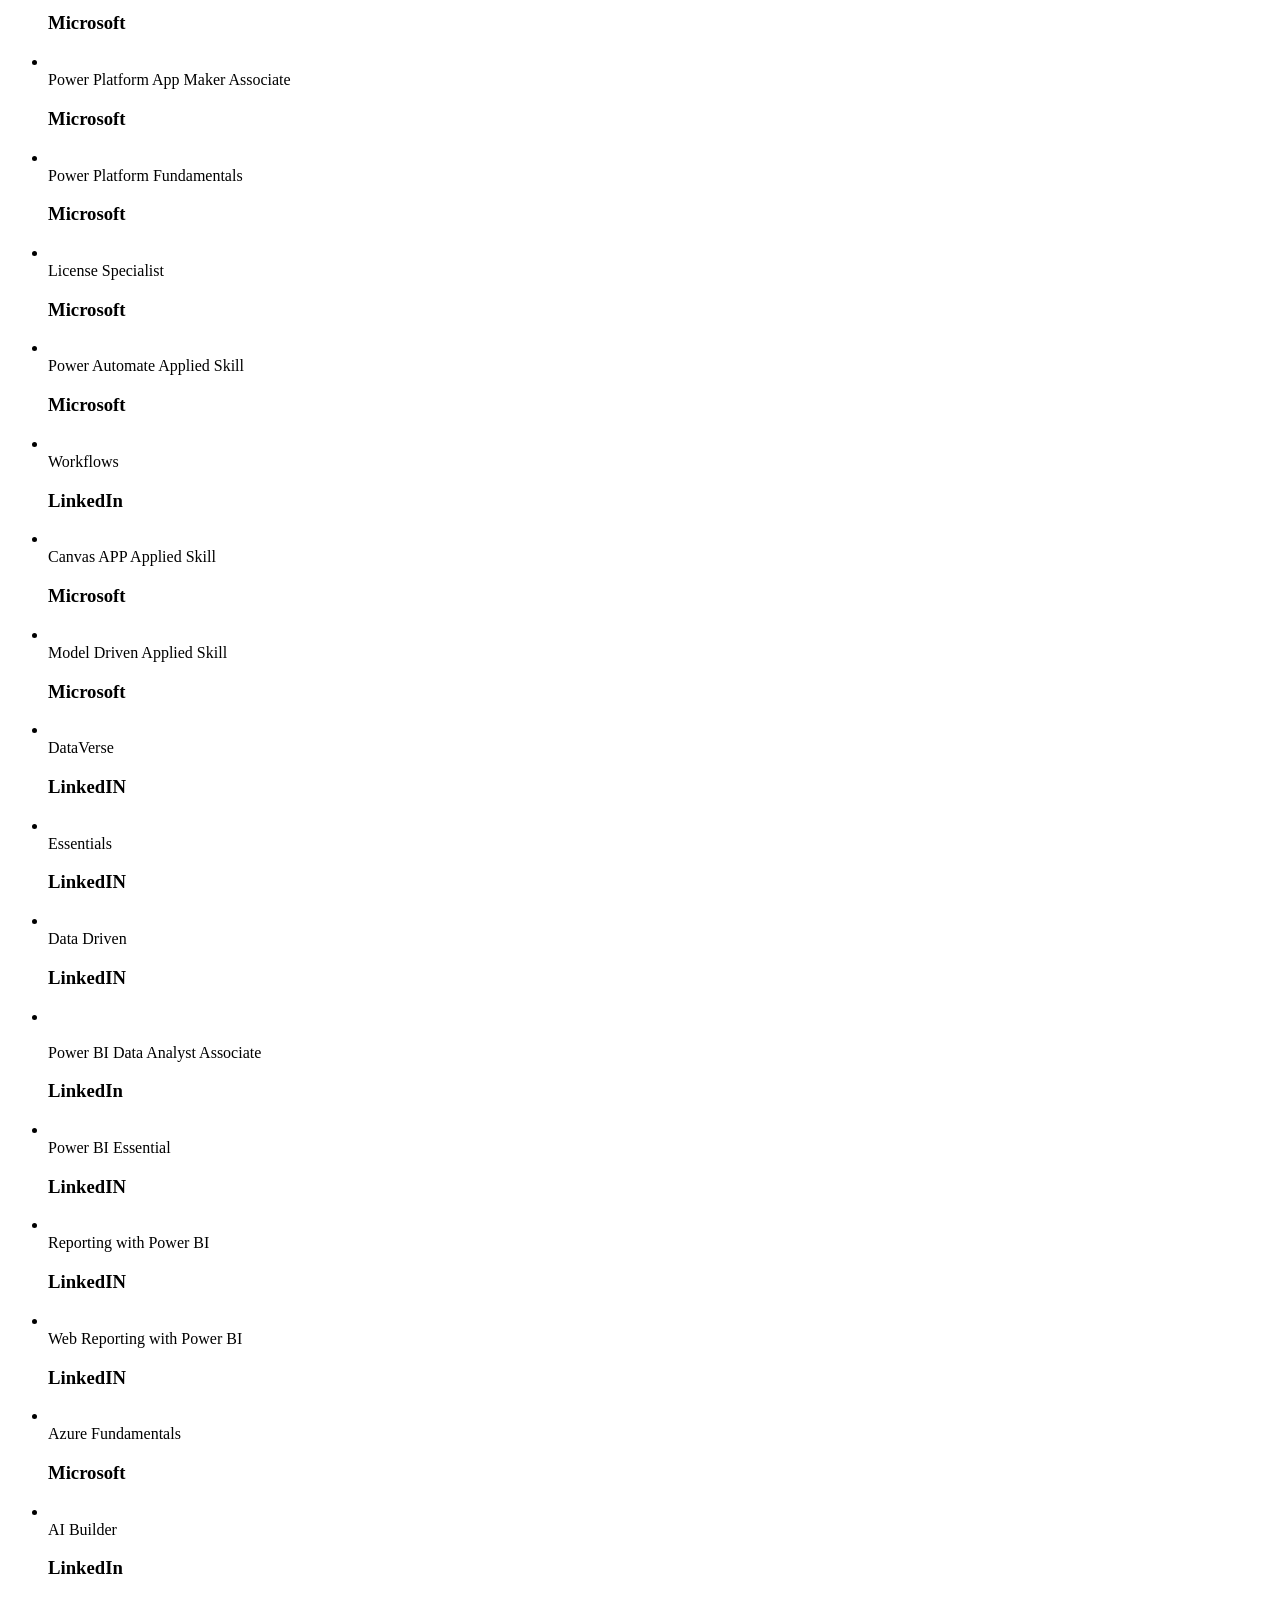
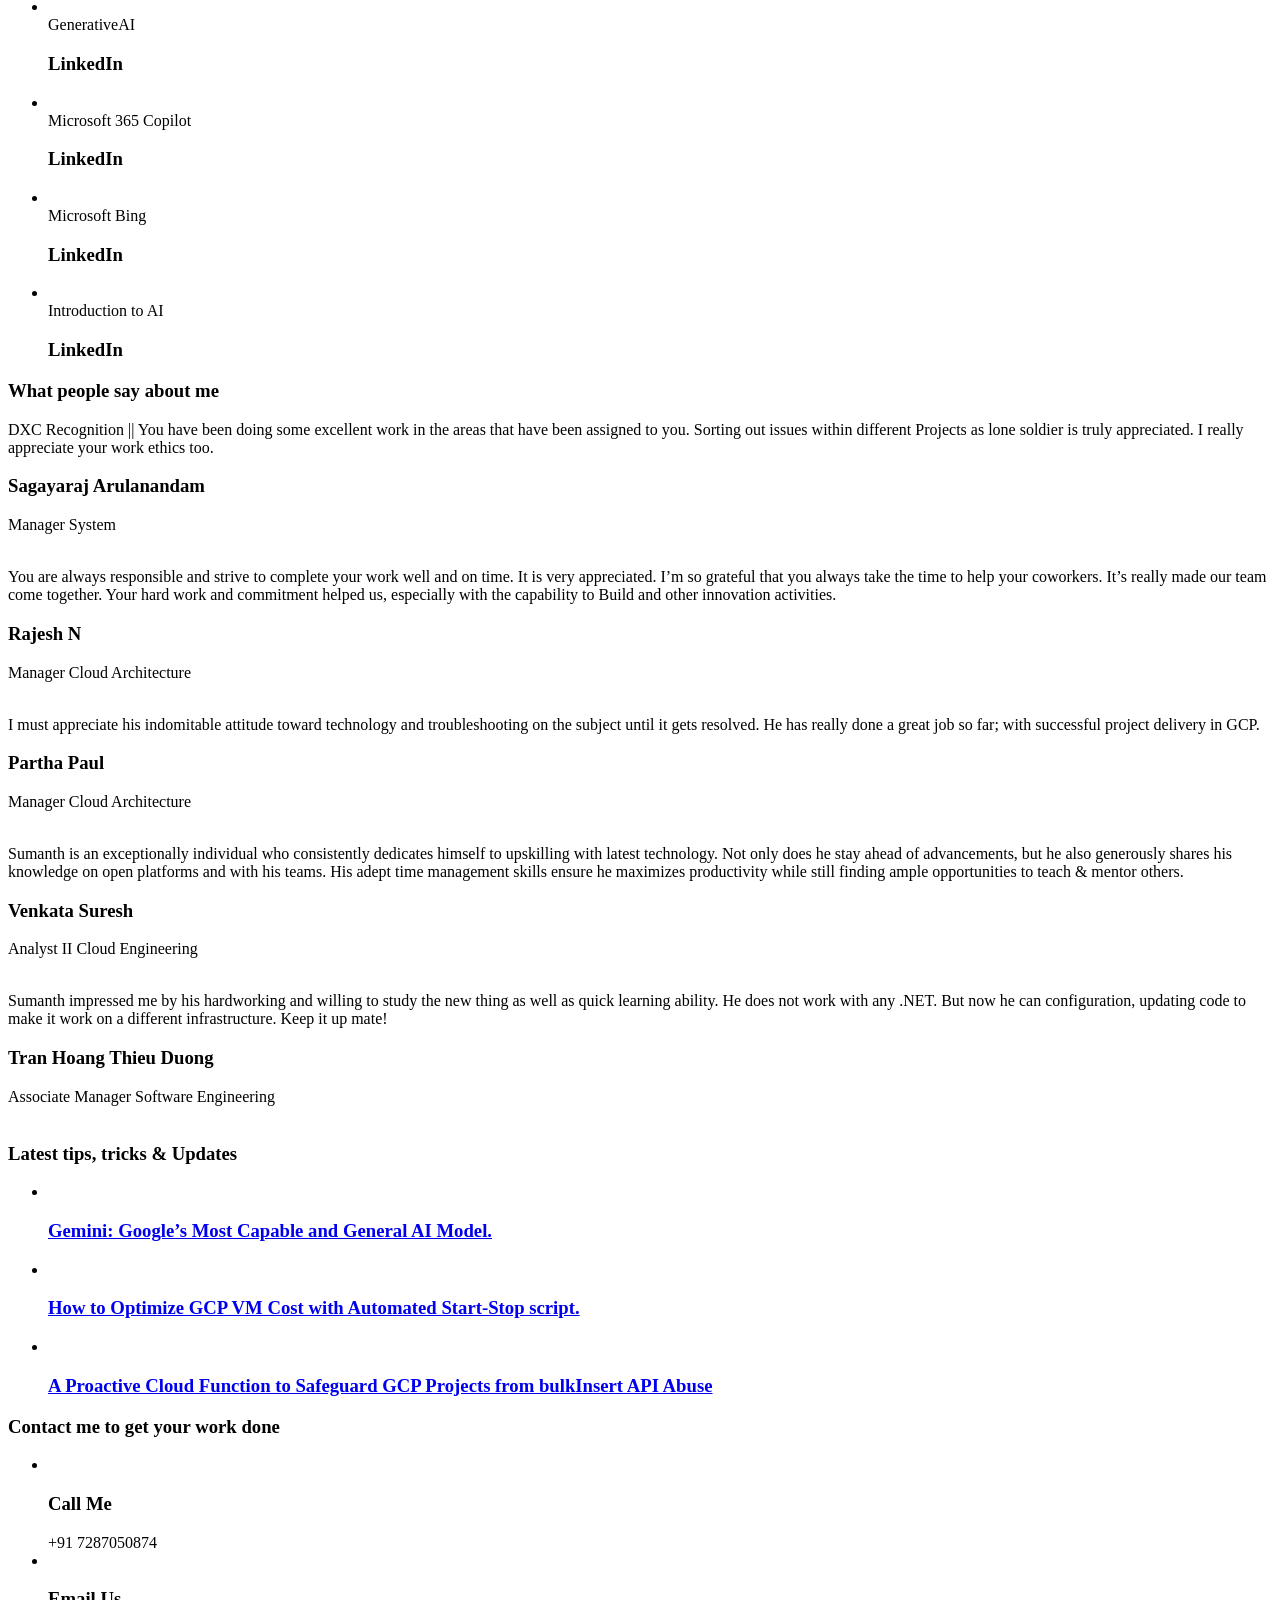
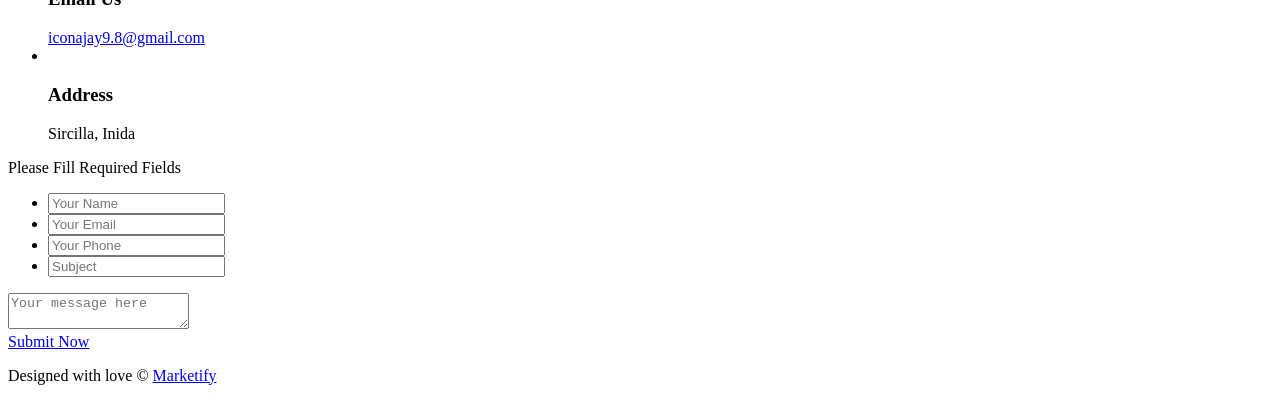
==== commit e52d054e: "Update index.html Original version" ====
--- a/index.html
+++ b/index.html
@@ -476,7 +476,50 @@
 										</div>
 									</div>
 								</div>
-								
+								<!-- <div class="skills_list">
+									<div class="iknow_tm_resume_title">
+										<h3>Software Skills</h3>
+										<span class="shape"></span>
+									</div>
+									<div class="software">
+										<div class="circular_progress_bar">
+											<ul>
+												<li>
+													<div class="list_inner">
+														<div class="myCircle" data-value="0.8"></div>
+														<div class="title">
+															<h3>Ms Office</h3>
+														</div>
+													</div>
+												</li>
+												<li>
+													<div class="list_inner">
+														<div class="myCircle" data-value="0.75"></div>
+														<div class="title">
+															<h3>Photoshop</h3>
+														</div>
+													</div>
+												</li>
+												<li>
+													<div class="list_inner">
+														<div class="myCircle" data-value="0.9"></div>
+														<div class="title">
+															<h3>Illustrator</h3>
+														</div>
+													</div>
+												</li>
+												<li>
+													<div class="list_inner">
+														<div class="myCircle" data-value="0.65"></div>
+														<div class="title">
+															<h3>Figma</h3>
+														</div>
+													</div>
+												</li>
+											</ul>
+										</div>
+									</div>
+								</div> -->
 							</div>
 						</div>
 					</div>
@@ -676,10 +719,9 @@
 											<span>Essentials</span>
 											<h3>LinkedIN</h3>
 										</div>
-										<a class="portfolio_link" href="https://www.linkedin.com/in/developeraj/details/certifications/" target="_blank">
-											<img src="img/portfolio/Essentials.PNG" alt="Portfolio Image">
-										</a>
-								</li>
+										<a class="iknow_tm_full_link" target="_blank"
+											href="https://www.linkedin.com/in/developeraj/details/certifications/"></a>
+									</div>
 								</li>
 								<li class="PowerAPPS">
 									<div class="list_inner">
@@ -709,8 +751,87 @@
 											<span>Power BI Data Analyst Associate</span>
 											<h3>LinkedIn</h3>
 										</div>
-										<a class="iknow_tm_full_link portfolio_popup" href="https://www.linkedin.com/in/developeraj/details/certifications/"><img src="img/portfolio/Essentials.PNG" alt="Portfolio Image"></a>
-                            
+										<a class="iknow_tm_full_link portfolio_popup" href="#"></a>
+                                    <!--
+										<div class="hidden_content">
+											<div class="popup_details">
+												<div class="main_details">
+													<div class="textbox">
+														<p>We live in a world where we need to move quickly and iterate
+															on our ideas as flexibly as possible. Building mockups
+															strikes the ideal balance ease of modification.</p>
+														<p>Mockups are useful both for the creative phase of the project
+															- for instance when you're trying to figure out your user
+															flows or the proper visual hierarchy - and the production
+															phase when they will represent the target product.</p>
+													</div>
+													<div class="detailbox">
+														<ul>
+															<li>
+																<span class="first">Client</span>
+																<span>Alvaro Morata</span>
+															</li>
+															<li>
+																<span class="first">Category</span>
+																<span><a href="#">Detail</a></span>
+															</li>
+															<li>
+																<span class="first">Date</span>
+																<span>March 07, 2021</span>
+															</li>
+															<li>
+																<span class="first">Share</span>
+																<ul class="share">
+																	<li><a href="#"><img class="svg"
+																				src="img/svg/social/facebook.svg"
+																				alt="" /></a></li>
+																	<li><a href="#"><img class="svg"
+																				src="img/svg/social/twitter.svg"
+																				alt="" /></a></li>
+																	<li><a href="#"><img class="svg"
+																				src="img/svg/social/instagram.svg"
+																				alt="" /></a>
+																	</li>
+																</ul>
+															</li>
+														</ul>
+													</div>
+												</div>
+												<div class="additional_images">
+													<ul>
+														<li>
+															<div class="list_inner">
+																<div class="my_image">
+																	<img src="img/thumbs/4-2.jpg" alt="" />
+																	<div class="main"
+																		data-img-url="img/portfolio/1.jpg"></div>
+																</div>
+															</div>
+														</li>
+														<li>
+															<div class="list_inner">
+																<div class="my_image">
+																	<img src="img/thumbs/4-2.jpg" alt="" />
+																	<div class="main"
+																		data-img-url="img/portfolio/2.jpg"></div>
+																</div>
+															</div>
+														</li>
+														<li>
+															<div class="list_inner">
+																<div class="my_image">
+																	<img src="img/thumbs/4-2.jpg" alt="" />
+																	<div class="main"
+																		data-img-url="img/portfolio/3.jpg"></div>
+																</div>
+															</div>
+														</li>
+													</ul>
+												</div>
+											</div>
+										</div>
+									</div>
+								-->
 							    </div>
 								</li>
 								<li class="PowerBI">
@@ -862,12 +983,226 @@
 					</div>
 				</div>
 				<!-- /PORTFOLIO -->
-				<div id="fullscreen-modal" class="fullscreen-modal" onclick="closeFullscreen()">
-					<span class="close-icon" onclick="closeFullscreen()">&times;</span>
-					<img id="fullscreen-img" src="" alt="Fullscreen Image">
-				</div>
-				
-	
+
+				<!-- SERVICES -->
+				<!-- <div id="service" class="iknow_tm_main_section">
+					<div class="iknow_tm_services">
+						<div class="iknow_tm_main_title">
+							<span>Service</span>
+							<h3>Never compromise with quality</h3>
+						</div>
+						<div class="service_list">
+							<ul>
+								<li>
+									<div class="list_inner">
+										<span class="icon"><img class="svg" src="img/svg/squares.svg" alt="" /></span>
+										<h3 class="title">Wireframing</h3>
+										<p class="text">Web development is the building and maintenance of websites.
+											it’s the work that...</p>
+										<a class="iknow_tm_full_link" href="#"></a>
+										<div class="hidden_content">
+											<div class="service_informations">
+												<div class="image">
+													<img src="img/thumbs/4-2.jpg" alt="" />
+													<div class="main" data-img-url="img/service/1.jpg"></div>
+												</div>
+												<div class="description">
+													<p>iKnow is a leading web design agency with an award-winning design
+														team that creates innovative, effective websites that capture
+														your brand, improve your conversion rates, and maximize your
+														revenue to help grow your business and achieve your goals.</p>
+													<p>In today’s digital world, your website is the first interaction
+														consumers have with your business. That's why almost 95 percent
+														of a user’s first impression relates to web design. It’s also
+														why web design services can have an immense impact on your
+														company’s bottom line.</p>
+													<p>That’s why more companies are not only reevaluating their
+														website’s design but also partnering with Kura, the web design
+														agency that’s driven more than $2.4 billion in revenue for its
+														clients. With over 50 web design awards under our belt, we're
+														confident we can design a custom website that drives sales for
+														your unique business.</p>
+												</div>
+											</div>
+										</div>
+									</div>
+								</li>
+								<li>
+									<div class="list_inner">
+										<span class="icon"><img class="svg" src="img/svg/physics.svg" alt="" /></span>
+										<h3 class="title">Prototype</h3>
+										<p class="text">Web development is the building and maintenance of websites.
+											it’s the work that...</p>
+										<a class="iknow_tm_full_link" href="#"></a>
+										<div class="hidden_content">
+											<div class="service_informations">
+												<div class="image">
+													<img src="img/thumbs/4-2.jpg" alt="" />
+													<div class="main" data-img-url="img/service/2.jpg"></div>
+												</div>
+												<div class="description">
+													<p>iKnow is a leading web design agency with an award-winning design
+														team that creates innovative, effective websites that capture
+														your brand, improve your conversion rates, and maximize your
+														revenue to help grow your business and achieve your goals.</p>
+													<p>In today’s digital world, your website is the first interaction
+														consumers have with your business. That's why almost 95 percent
+														of a user’s first impression relates to web design. It’s also
+														why web design services can have an immense impact on your
+														company’s bottom line.</p>
+													<p>That’s why more companies are not only reevaluating their
+														website’s design but also partnering with Kura, the web design
+														agency that’s driven more than $2.4 billion in revenue for its
+														clients. With over 50 web design awards under our belt, we're
+														confident we can design a custom website that drives sales for
+														your unique business.</p>
+												</div>
+											</div>
+										</div>
+									</div>
+								</li>
+								<li>
+									<div class="list_inner">
+										<span class="icon"><img class="svg" src="img/svg/web.svg" alt="" /></span>
+										<h3 class="title">UI Design</h3>
+										<p class="text">Web development is the building and maintenance of websites.
+											it’s the work that...</p>
+										<a class="iknow_tm_full_link" href="#"></a>
+										<div class="hidden_content">
+											<div class="service_informations">
+												<div class="image">
+													<img src="img/thumbs/4-2.jpg" alt="" />
+													<div class="main" data-img-url="img/service/3.jpg"></div>
+												</div>
+												<div class="description">
+													<p>iKnow is a leading web design agency with an award-winning design
+														team that creates innovative, effective websites that capture
+														your brand, improve your conversion rates, and maximize your
+														revenue to help grow your business and achieve your goals.</p>
+													<p>In today’s digital world, your website is the first interaction
+														consumers have with your business. That's why almost 95 percent
+														of a user’s first impression relates to web design. It’s also
+														why web design services can have an immense impact on your
+														company’s bottom line.</p>
+													<p>That’s why more companies are not only reevaluating their
+														website’s design but also partnering with Kura, the web design
+														agency that’s driven more than $2.4 billion in revenue for its
+														clients. With over 50 web design awards under our belt, we're
+														confident we can design a custom website that drives sales for
+														your unique business.</p>
+												</div>
+											</div>
+										</div>
+									</div>
+								</li>
+								<li>
+									<div class="list_inner">
+										<span class="icon"><img class="svg" src="img/svg/user.svg" alt="" /></span>
+										<h3 class="title">Personal Creation</h3>
+										<p class="text">Web development is the building and maintenance of websites.
+											it’s the work that...</p>
+										<a class="iknow_tm_full_link" href="#"></a>
+										<div class="hidden_content">
+											<div class="service_informations">
+												<div class="image">
+													<img src="img/thumbs/4-2.jpg" alt="" />
+													<div class="main" data-img-url="img/service/4.jpg"></div>
+												</div>
+												<div class="description">
+													<p>iKnow is a leading web design agency with an award-winning design
+														team that creates innovative, effective websites that capture
+														your brand, improve your conversion rates, and maximize your
+														revenue to help grow your business and achieve your goals.</p>
+													<p>In today’s digital world, your website is the first interaction
+														consumers have with your business. That's why almost 95 percent
+														of a user’s first impression relates to web design. It’s also
+														why web design services can have an immense impact on your
+														company’s bottom line.</p>
+													<p>That’s why more companies are not only reevaluating their
+														website’s design but also partnering with Kura, the web design
+														agency that’s driven more than $2.4 billion in revenue for its
+														clients. With over 50 web design awards under our belt, we're
+														confident we can design a custom website that drives sales for
+														your unique business.</p>
+												</div>
+											</div>
+										</div>
+									</div>
+								</li>
+								<li>
+									<div class="list_inner">
+										<span class="icon"><img class="svg" src="img/svg/briefcase.svg" alt="" /></span>
+										<h3 class="title">Case Study</h3>
+										<p class="text">Web development is the building and maintenance of websites.
+											it’s the work that...</p>
+										<a class="iknow_tm_full_link" href="#"></a>
+										<div class="hidden_content">
+											<div class="service_informations">
+												<div class="image">
+													<img src="img/thumbs/4-2.jpg" alt="" />
+													<div class="main" data-img-url="img/service/5.jpg"></div>
+												</div>
+												<div class="description">
+													<p>iKnow is a leading web design agency with an award-winning design
+														team that creates innovative, effective websites that capture
+														your brand, improve your conversion rates, and maximize your
+														revenue to help grow your business and achieve your goals.</p>
+													<p>In today’s digital world, your website is the first interaction
+														consumers have with your business. That's why almost 95 percent
+														of a user’s first impression relates to web design. It’s also
+														why web design services can have an immense impact on your
+														company’s bottom line.</p>
+													<p>That’s why more companies are not only reevaluating their
+														website’s design but also partnering with Kura, the web design
+														agency that’s driven more than $2.4 billion in revenue for its
+														clients. With over 50 web design awards under our belt, we're
+														confident we can design a custom website that drives sales for
+														your unique business.</p>
+												</div>
+											</div>
+										</div>
+									</div>
+								</li>
+								<li>
+									<div class="list_inner">
+										<span class="icon"><img class="svg" src="img/svg/writing_2.svg" alt="" /></span>
+										<h3 class="title">Experience Design</h3>
+										<p class="text">Web development is the building and maintenance of websites.
+											it’s the work that...</p>
+										<a class="iknow_tm_full_link" href="#"></a>
+										<div class="hidden_content">
+											<div class="service_informations">
+												<div class="image">
+													<img src="img/thumbs/4-2.jpg" alt="" />
+													<div class="main" data-img-url="img/service/6.jpg"></div>
+												</div>
+												<div class="description">
+													<p>iKnow is a leading web design agency with an award-winning design
+														team that creates innovative, effective websites that capture
+														your brand, improve your conversion rates, and maximize your
+														revenue to help grow your business and achieve your goals.</p>
+													<p>In today’s digital world, your website is the first interaction
+														consumers have with your business. That's why almost 95 percent
+														of a user’s first impression relates to web design. It’s also
+														why web design services can have an immense impact on your
+														company’s bottom line.</p>
+													<p>That’s why more companies are not only reevaluating their
+														website’s design but also partnering with Kura, the web design
+														agency that’s driven more than $2.4 billion in revenue for its
+														clients. With over 50 web design awards under our belt, we're
+														confident we can design a custom website that drives sales for
+														your unique business.</p>
+												</div>
+											</div>
+										</div>
+									</div>
+								</li>
+							</ul>
+						</div>
+					</div>
+				</div> -->
+				<!-- /SERVICES -->
+
 				<!-- TESTIMONIALS -->
 				<div id="testimonials" class="iknow_tm_main_section">
 					<div class="iknow_tm_testimonials">
@@ -1289,22 +1624,7 @@
 			// Choose a default theme if no preference is stored
 			// (e.g., body.classList.add(lightThemeClass);)
 		}
-		function openFullscreenImage(imageSrc, linkUrl) {
-        var img = document.getElementById('fullscreen-img');
-        var modal = document.getElementById('fullscreen-modal');
-        img.src = imageSrc;
-        modal.style.display = 'block';
-
-        // Open link URL when clicking on the full image
-        img.onclick = function() {
-            window.open(linkUrl, '_blank');
-        };
-    }
-
-    function closeFullscreen() {
-        var modal = document.getElementById('fullscreen-modal');
-        modal.style.display = 'none';
-    }
+		
 	</script>
 	
 
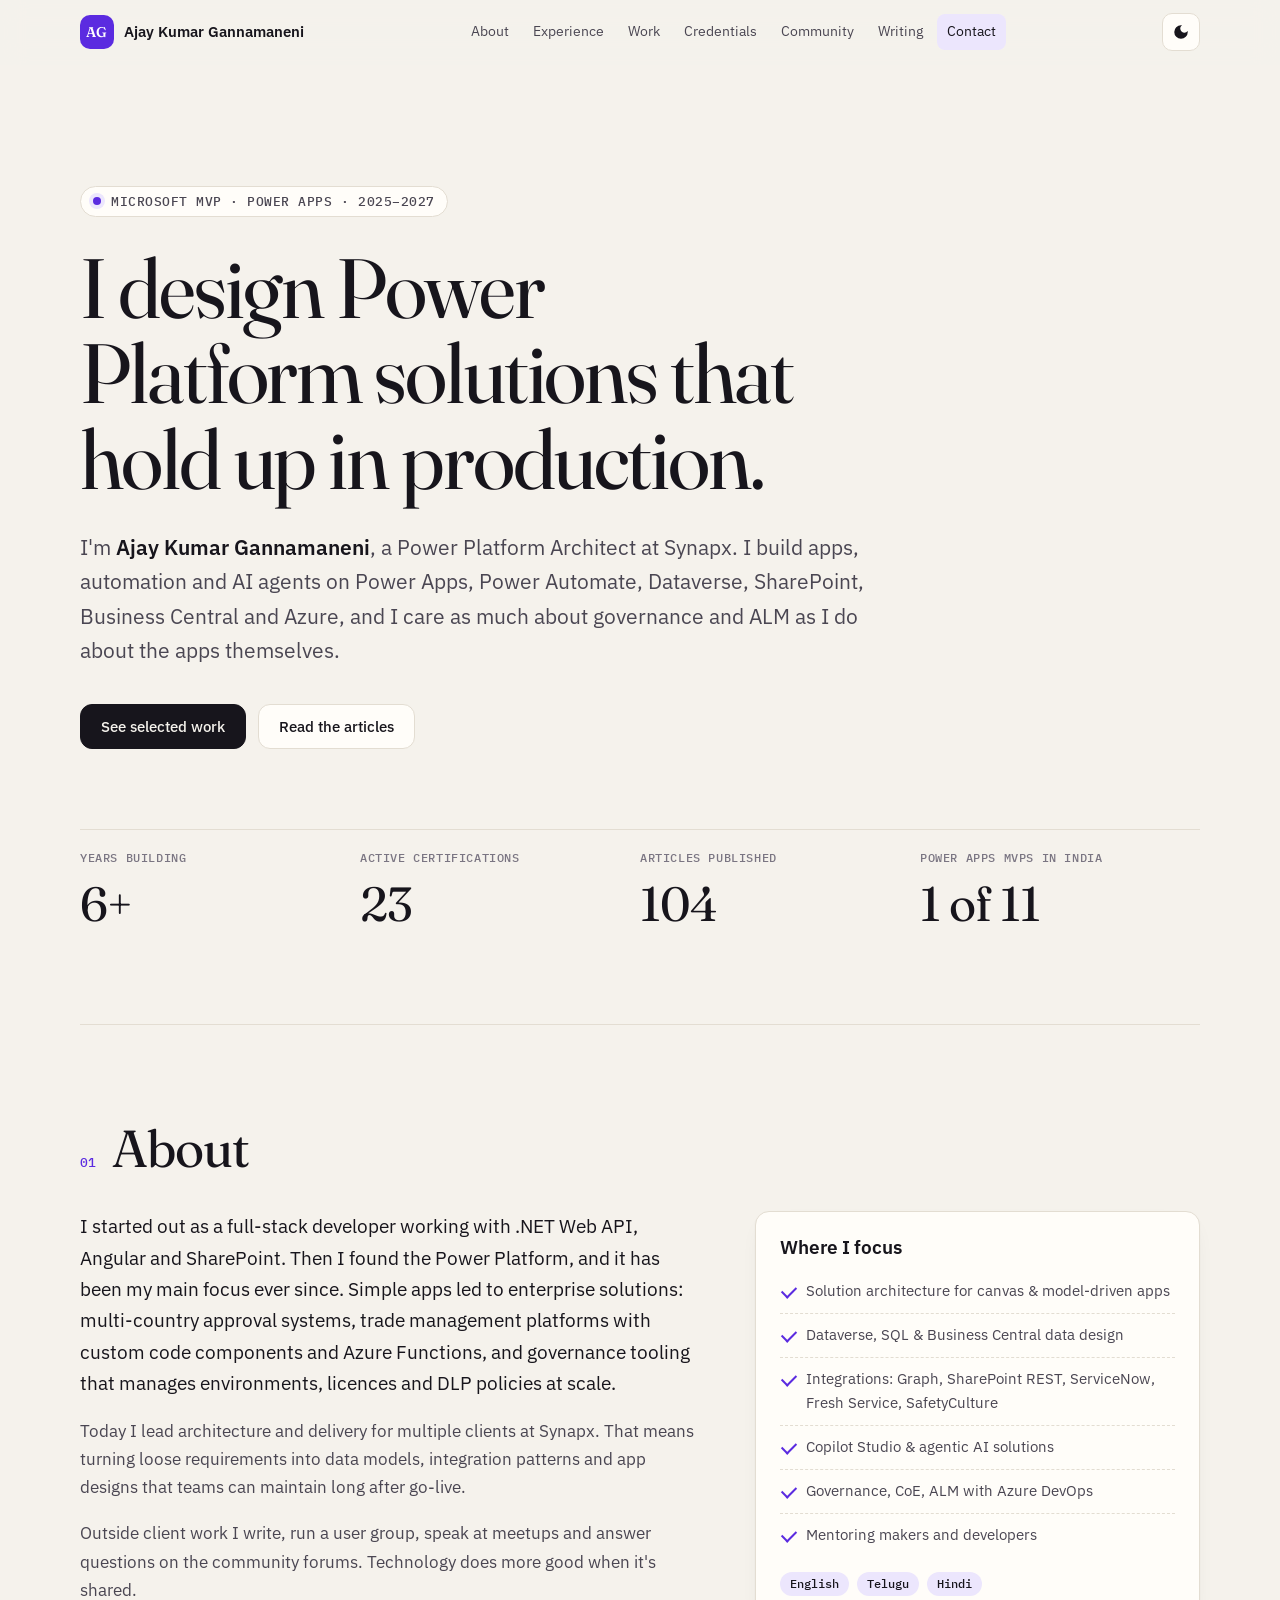
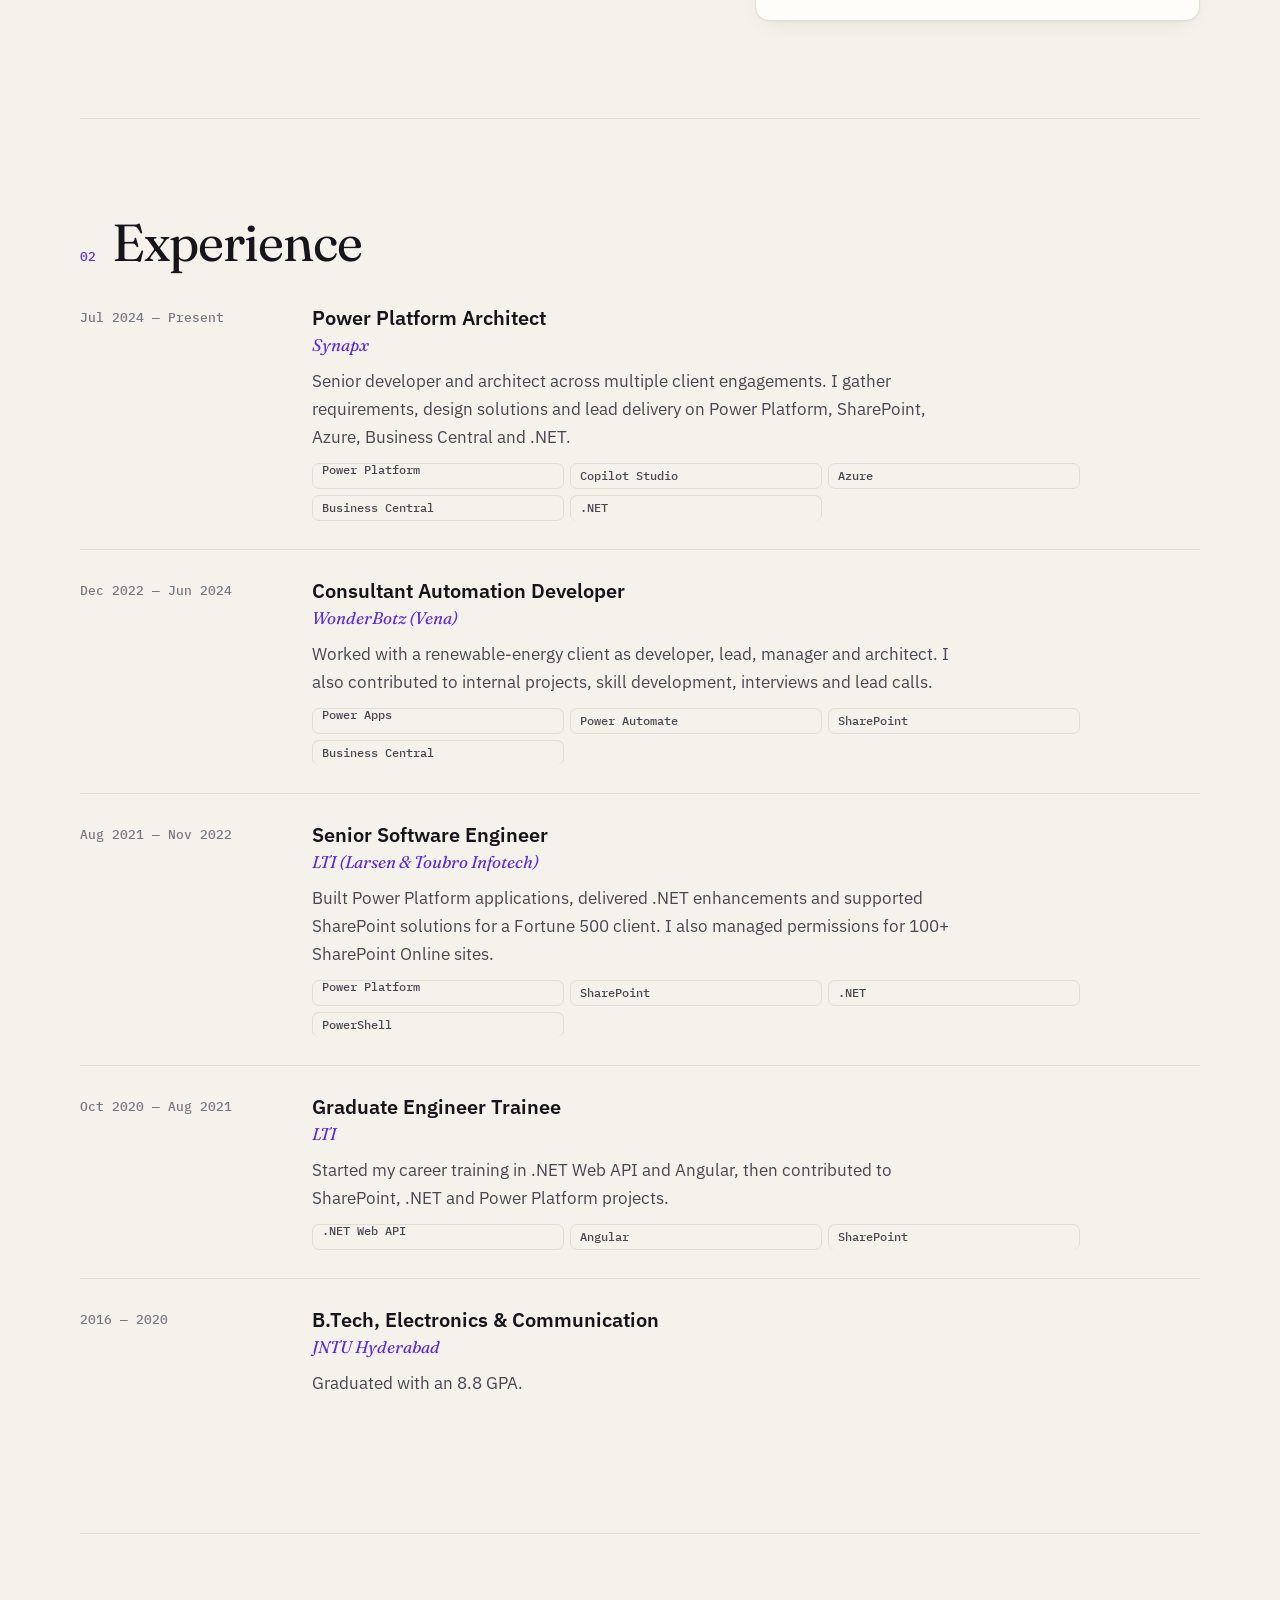
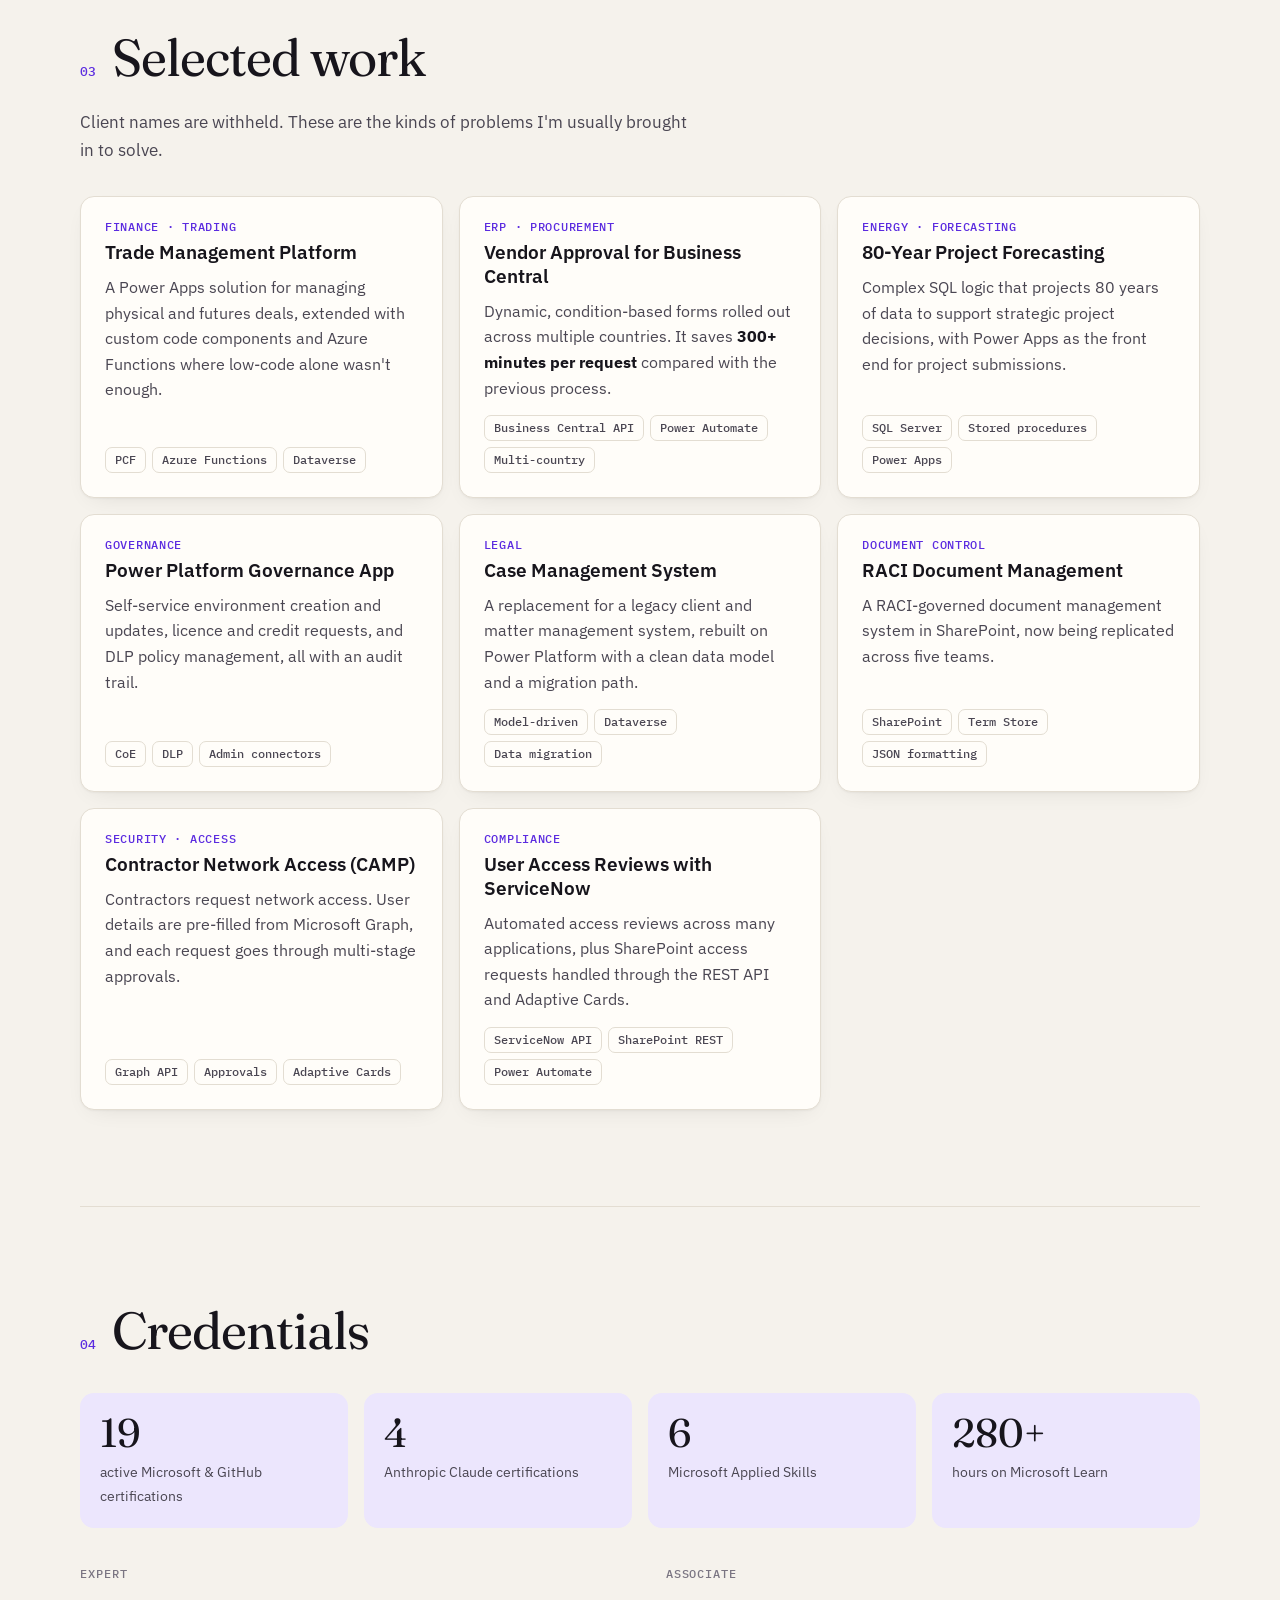
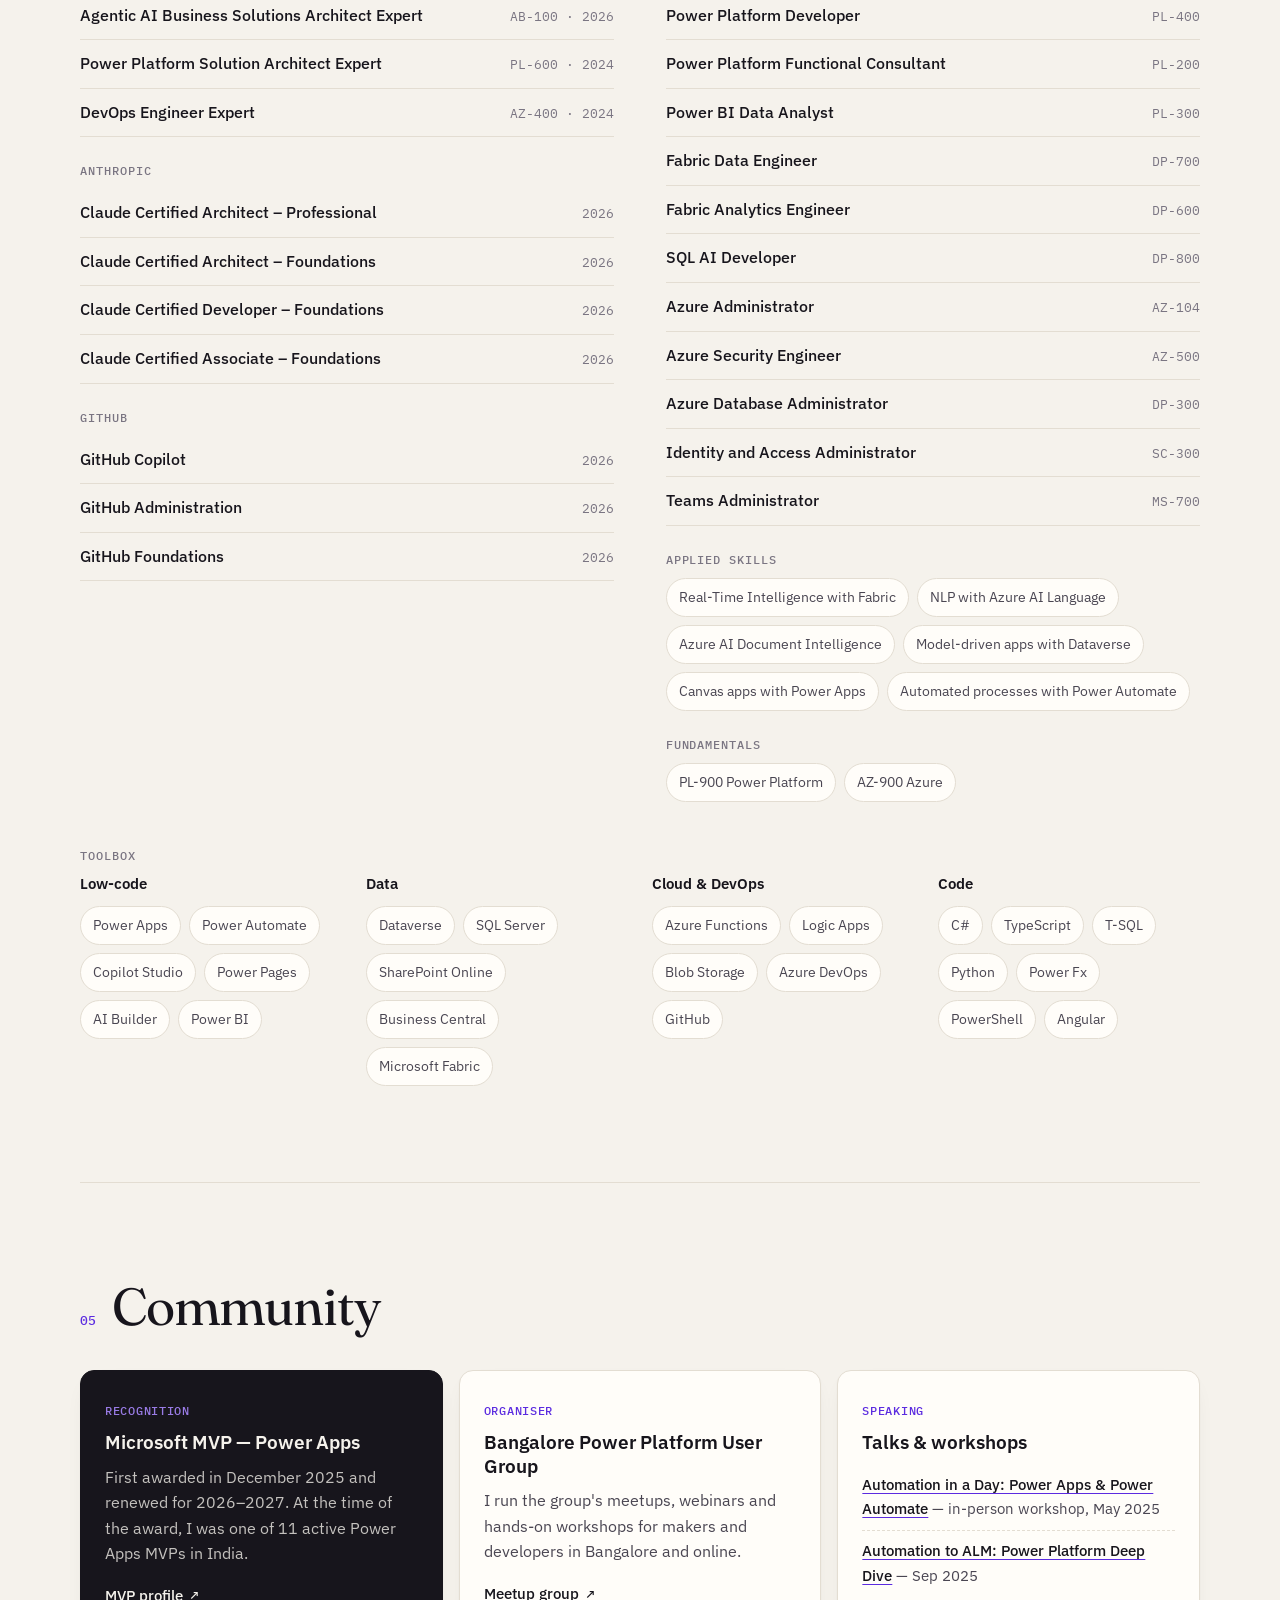
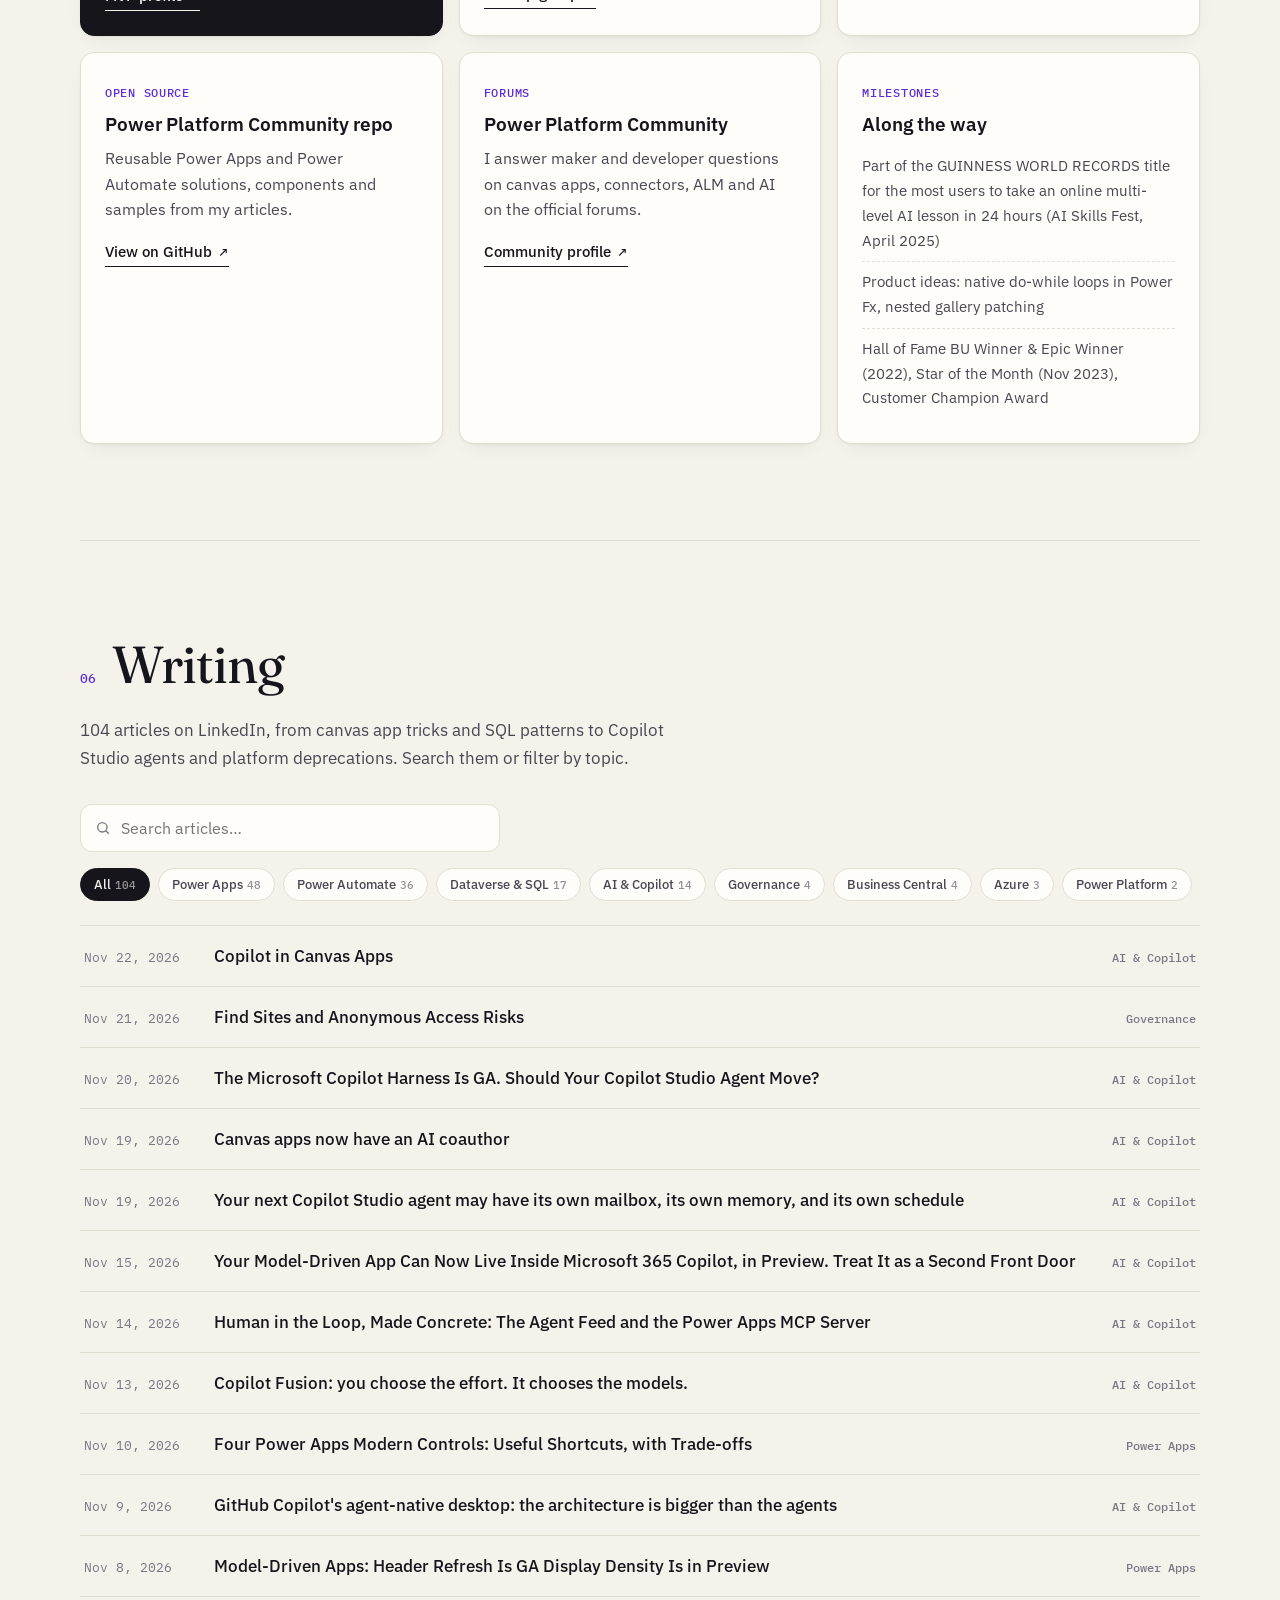
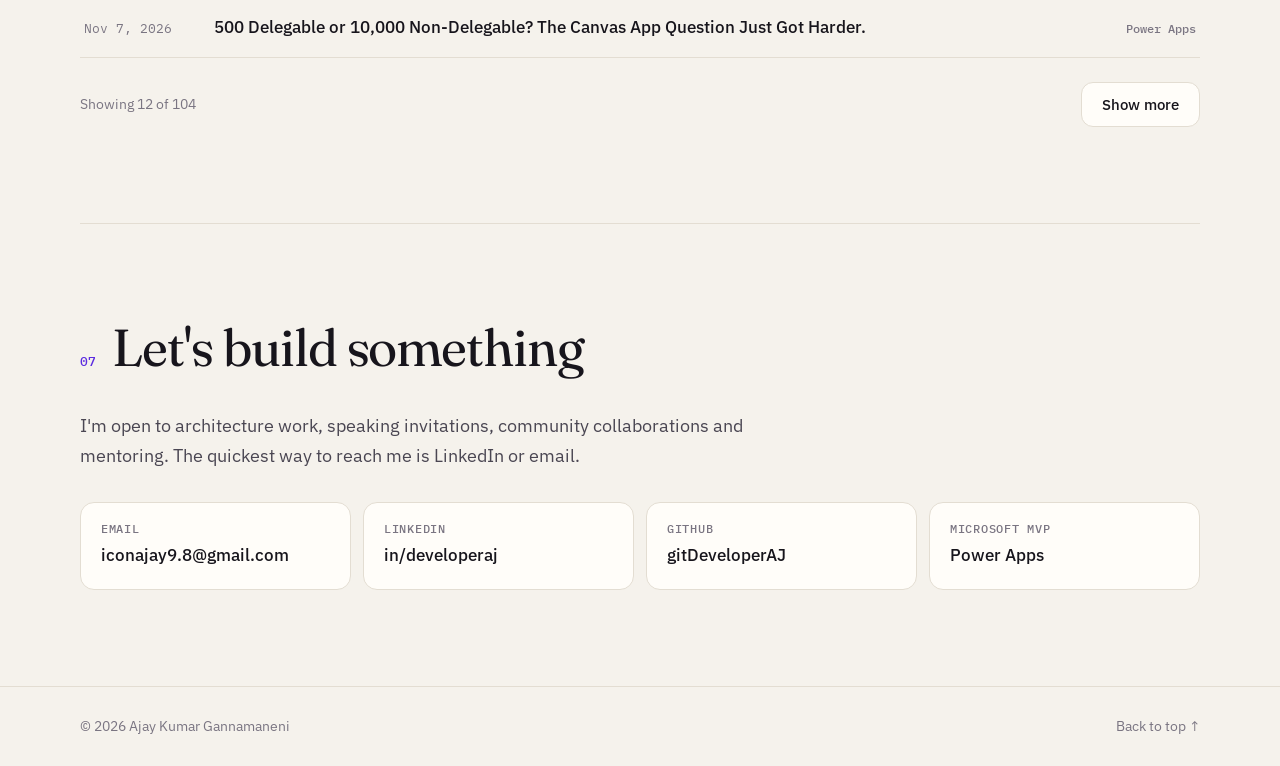
==== commit 228ca86e: "Rebuild portfolio from scratch Replace the old template site with a new static portfolio. It covers " ====
--- a/index.html
+++ b/index.html
@@ -1,1633 +1,373 @@
-<!DOCTYPE html>
-<!--[if lt IE 7 ]><html class="ie ie6" lang="en"> <![endif]-->
-<!--[if IE 7 ]><html class="ie ie7" lang="en"> <![endif]-->
-<!--[if IE 8 ]><html class="ie ie8" lang="en"> <![endif]-->
-<!--[if (gte IE 9)|!(IE)]><!-->
-<html lang="en"> <!--<![endif]-->
-
+<!doctype html>
+<html lang="en">
 <head>
-	<meta http-equiv="Content-Type" content="text/html; charset=utf-8" />
-	<meta name="code author" content="Marketify">
-	<meta name="viewport" content="width=device-width, initial-scale=1, maximum-scale=1">
-	<!-- Description Metadata-->
-	<meta name="description" content="Ajay Kumar Gannamaneni | Power Platform Developer | SharePoint Developer" />
-	<!-- Content Author Metadata -->
-	<meta name="content author" content=""Ajay Kumar Gannamaneni" />
-	<!-- Keyword Metadata -->
-	<meta name="keywords" content="Ajay Kumar Gannamaneni, Ajay Kumar Gannamaneni Website, Ajay Kumar Gannamaneni Portfolio, Ajay Kumar Gannamaneni projects, Ajay Kumar Gannamaneni resume, Ajay Kumar Gannamaneni bio, Ajay Kumar Gannamaneni background, 
-                Ajay Kumar Gannamaneni experience, Ajay Kumar Gannamaneni skills, Ajay Kumar Gannamaneni education, Ajay Kumar Gannamaneni achievements, Ajay Kumar Gannamaneni professional profile, Ajay Kumar Gannamaneni DevOps engineer,
-                Ajay Kumar Gannamaneni work history, Ajay Kumar Gannamaneni career, Ajay Kumar Gannamaneni interests, Ajay Kumar Gannamaneni contact information, Ajay Kumar Gannamaneni social media, Ajay Kumar Gannamaneni cloud engineer, 
-                Ajay Kumar Gannamaneni LinkedIn profile, Ajay Kumar Gannamaneni online presence, Ajay Kumar Gannamaneni software engineering, Ajay Kumar Gannamaneni DevOps, Ajay Kumar Gannamaneni Google Cloud Platform, 
-                Ajay Kumar Gannamaneni automation, Ajay Kumar Gannamaneni Kubernetes, Ajay Kumar Gannamaneni computer science student
-                " />
-	<title>Ajay Kumar Gannamaneni | Protfolio</title>
-	<!-- STYLES -->
-	<link
-		href="https://fonts.googleapis.com/css2?family=Mulish:ital,wght@0,200;0,300;0,400;0,500;0,600;0,700;0,800;0,900;1,200;1,300;1,400;1,500;1,600;1,700;1,800;1,900&family=Poppins:ital,wght@0,300;0,400;0,500;0,600;0,700;0,800;0,900;1,300;1,400;1,500;1,600;1,700;1,800;1,900&display=swap"
-		rel="stylesheet">
-	<link
-		href="https://fonts.googleapis.com/css2?family=Montserrat:ital,wght@0,100;0,200;0,300;0,400;0,500;0,600;0,700;0,800;0,900;1,100;1,200;1,300;1,400;1,500;1,600;1,700;1,800;1,900&display=swap"
-		rel="stylesheet">
-	<link rel="stylesheet" type="text/css" href="css/plugins.css" />
-	<link rel="stylesheet" type="text/css" href="css/dark.css" />
-	<link rel="stylesheet" type="text/css" href="css/style.css" />
-	<!-- STYLES -->
+  <meta charset="utf-8">
+  <meta name="viewport" content="width=device-width, initial-scale=1">
+  <title>Ajay Kumar Gannamaneni — Power Platform Architect</title>
+  <meta name="description" content="Ajay Kumar Gannamaneni — Microsoft MVP (Power Apps) and Power Platform Architect building enterprise apps, automation and AI agents on Power Platform, Dataverse and Azure.">
+  <meta property="og:title" content="Ajay Kumar Gannamaneni — Power Platform Architect">
+  <meta property="og:description" content="Microsoft MVP for Power Apps. Enterprise Power Platform architecture, automation, Dataverse, Azure and agentic AI.">
+  <meta property="og:type" content="website">
+  <meta name="theme-color" content="#f5f2ec">
+  <link rel="icon" href="data:image/svg+xml,%3Csvg xmlns='http://www.w3.org/2000/svg' viewBox='0 0 64 64'%3E%3Crect width='64' height='64' rx='14' fill='%235b2be0'/%3E%3Ctext x='50%25' y='56%25' text-anchor='middle' dominant-baseline='middle' font-family='Georgia,serif' font-size='30' fill='white'%3EAG%3C/text%3E%3C/svg%3E">
+  <link rel="preconnect" href="https://fonts.googleapis.com">
+  <link rel="preconnect" href="https://fonts.gstatic.com" crossorigin>
+  <link href="https://fonts.googleapis.com/css2?family=Fraunces:opsz,wght@9..144,400;9..144,600&family=IBM+Plex+Mono:wght@400;500&family=IBM+Plex+Sans:wght@400;500;600&display=swap" rel="stylesheet">
+  <link rel="stylesheet" href="assets/styles.css">
+  <script>
+    try { var t = localStorage.getItem('theme'); if (t) document.documentElement.dataset.theme = t; } catch (e) {}
+  </script>
 </head>
-
-<body id="body" class="dark">
-	<!-- PRELOADER -->
-	<div id="preloader">
-		<div class="loader_line"></div>
-	</div>
-	<!-- /PRELOADER -->
-
-	<!-- WRAPPER ALL -->
-	<div class="iknow_tm_all_wrap" data-magic-cursor="show">
-		<!-- If you want disable magic cursor change value to "hide" -->
-
-		<!-- MODALBOX -->
-		<div class="iknow_tm_modalbox">
-			<div class="box_inner">
-				<div class="close">
-					<a href="#"><img class="svg" src="img/svg/cancel.svg" alt="" /></a>
-				</div>
-				<div class="description_wrap"></div>
-			</div>
-		</div>
-		<!-- /MODALBOX -->
-
-		<!-- TOPBAR -->
-		<div class="iknow_tm_topbar" data-position="absolute">
-			<div class="container">
-				<div class="topbar_inner">
-					<div class="logo">
-						<a href="#"
-							style="font-size: 50px; text-decoration: none; font-weight: bolder; color: aliceblue;">AJ</a>
-					</div>
-					<div class="right">
-						<div class="social">
-							<ul>
-								<li><a href="https://www.linkedin.com/in/developeraj/" target="_blank"><img class="svg"
-											src="img/svg/social/linkedin.svg" alt="github" /></a></li>
-								<li><a href="https://powerusers.microsoft.com/t5/user/viewprofilepage/user-id/685755" target="_blank"><img class="svg"
-											src="img/svg/social/PowerPlatform.svg" alt="reddit" /></a></li>
-								<li><a href="https://learn.microsoft.com/en-us/users/ajaygannamaneni-4309/" target="_blank"><img class="svg"
-											src="img/svg/social/Microsoft.svg" alt="github" /></a></li>
-
-							</ul>
-						</div>
-						<div class="iknow_tm_button">
-							<a href="img/cv/cv.pdf" download>Download CV</a>
-						</div>
-						<div class="iknow_tm_button" style="cursor: pointer;">
-							<a id="theme-toggle">Dark</a>
-						</div>
-
-					</div>
-				</div>
-			</div>
-		</div>
-		<!-- /TOPBAR -->
-
-		<!-- HERO -->
-		<div class="iknow_tm_hero">
-			<div class="background_shape"></div>
-			<div class="hero_content">
-				<div class="container">
-					<div class="content_inner">
-						<div class="main_info">
-							<div class="left">
-								<span style="font-size: x-large;">I'm</span>
-								<h3 class="name">Ajay Kumar</h3>
-								<p class="text">An innovative Power Platform maestro crafting solutions from the heart of HYD, IND!</p>
-								<!-- <div class="iknow_tm_video">
-									<div class="video_inner">
-										<div class="circle"></div>
-										<h3 class="play">Play Video</h3>
-										<a class="iknow_tm_full_link popup-youtube"
-											href="https://www.youtube.com/watch?v=7e90gBu4pas"></a>
-									</div>
-								</div> -->
-							</div>
-							<div class="right">
-								<div class="image">
-									<img src="img/thumbs/47-60.jpg" alt="" />
-									<div class="main" data-img-url="img/hero/blue.jpg"></div>
-								</div>
-							</div>
-						</div>
-						<div class="main_menu">
-							<ul>
-								<li>
-									<img class="svg" src="img/svg/archive.svg" alt="" />
-									<span>About Me</span>
-									<a class="iknow_tm_full_link" href="#about"></a>
-								</li>
-								<li>
-									<img class="svg" src="img/svg/contacs.svg" alt="" />
-									<span>Resume</span>
-									<a class="iknow_tm_full_link" href="#resume"></a>
-								</li>
-								<li>
-									<img class="svg" src="img/svg/briefcase.svg" alt="" />
-									<span>Portfolio</span>
-									<a class="iknow_tm_full_link" href="#portfolio"></a>
-								</li>
-								<!-- <li>
-									<img class="svg" src="img/svg/gear.svg" alt="" />
-									<span>Service</span>
-									<a class="iknow_tm_full_link" href="#service"></a>
-								</li> 
-								<li>
-									<img class="svg" src="img/svg/message.svg" alt="" />
-									<span>Testimonial</span>
-									<a class="iknow_tm_full_link" href="#testimonials"></a>
-								</li>-->
-								<li>
-									<img class="svg" src="img/svg/writing.svg" alt="" />
-									<span>Blog</span>
-									<a class="iknow_tm_full_link" href="#news"></a>
-								</li>
-                                <!-- 
-								<li>
-									<img class="svg" src="img/svg/letter.svg" alt="" />
-									<span>Contact</span>
-									<a class="iknow_tm_full_link" href="#contact"></a>
-								</li>-->
-							</ul>
-						</div>
-					</div>
-				</div>
-			</div>
-
-			<!-- Hero Shapes -->
-			<div class="simple_shapes">
-				<span class="one anim_scale"><img class="svg" src="img/svg/shapes/9.svg" alt="" /></span>
-				<span class="two anim_moveLeft"><img class="svg" src="img/svg/shapes/dot.svg" alt="" /></span>
-				<span class="three anim_moveTop"><img class="svg" src="img/svg/shapes/dot-2.svg" alt="" /></span>
-				<span class="four anim_circle"><img class="svg" src="img/svg/shapes/1.svg" alt="" /></span>
-				<span class="five anim_circle"><img class="svg" src="img/svg/shapes/8.svg" alt="" /></span>
-				<span class="six anim_circle"><img class="svg" src="img/svg/shapes/3.svg" alt="" /></span>
-				<span class="seven anim_right"><img class="svg" src="img/svg/shapes/4.svg" alt="" /></span>
-				<span class="eight anim_scale"><img class="svg" src="img/svg/shapes/9.svg" alt="" /></span>
-				<span class="nine anim_circle"><img class="svg" src="img/svg/shapes/3.svg" alt="" /></span>
-				<span class="ten anim_moveLeft"><img class="svg" src="img/svg/shapes/4.svg" alt="" /></span>
-				<span class="eleven anim_scale"><img class="svg" src="img/svg/shapes/9.svg" alt="" /></span>
-				<span class="twelve anim_extra"><img class="svg" src="img/svg/shapes/2.svg" alt="" /></span>
-				<span class="thirteen anim_circle"><img class="svg" src="img/svg/shapes/5.svg" alt="" /></span>
-				<span class="fourteen anim_scale"><img class="svg" src="img/svg/shapes/9.svg" alt="" /></span>
-				<span class="fifteen anim_circle"><img class="svg" src="img/svg/shapes/3.svg" alt="" /></span>
-				<span class="sixteen anim_scale"><img class="svg" src="img/svg/shapes/9.svg" alt="" /></span>
-				<span class="seventeen anim_circle"><img class="svg" src="img/svg/shapes/5.svg" alt="" /></span>
-				<span class="eighteen anim_scale"><img class="svg" src="img/svg/shapes/9.svg" alt="" /></span>
-				<span class="nineteen anim_scale"><img class="svg" src="img/svg/shapes/9.svg" alt="" /></span>
-				<span class="twenty anim_circle"><img class="svg" src="img/svg/shapes/1.svg" alt="" /></span>
-			</div>
-			<!-- /Hero Shapes -->
-
-		</div>
-		<!-- /HERO -->
-
-		<!-- MAINPART -->
-		<div class="container">
-			<div class="iknow_tm_mainpart">
-
-				<!-- ABOUT -->
-				<div id="about" class="iknow_tm_main_section">
-					<div class="iknow_tm_about">
-						<div class="left">
-							<div class="left_inner">
-								<div class="image">
-									<img src="img/thumbs/35-44.jpg" alt="" />
-									<div class="main" data-img-url="img/about/00.gif"></div>
-								</div>
-								<div class="details">
-									<ul>
-										<li>
-											<h3>Name</h3>
-											<span>Ajay Kumar Gannamaneni</span>
-										</li>
-										<li>
-											<h3>DOB</h3>
-											<span>May 19, 1998</span>
-										</li>
-										<li>
-											<h3>Mail</h3>
-											<span>iconajay9.8@gmail.com</span>
-										</li>
-										<li>
-											<h3>Phone</h3>
-											<span>+91 7287050874</span>
-										</li>
-										<li>
-											<h3>Address</h3>
-											<span>Sircilla, Telangana</span>
-										</li>
-										<li>
-											<h3>Nationality</h3>
-											<span>Indian</span>
-										</li>
-									</ul>
-								</div>
-							</div>
-						</div>
-						<div class="right">
-							<div class="iknow_tm_main_title">
-								<span>About Me</span>
-								<h3>Ajay Kumar Gannamaneni</h3>
-							</div>
-							<div class="bigger_text">
-								<p>An innovative Power Platform maestro crafting solutions from the heart of HYD, IND!</p>
-							</div>
-							<div class="text">
-								<p>
-                                    Hey folks! Ajay Kumar Gannamaneni at your service, a seasoned Power Platform Developer. My commitment? Nothing short of reshaping the very fabric of Power Platform solutions. With an unwavering passion for innovation and a keen eye for detail, I thrive on surpassing expectations. Join me in this exciting journey as we elevate user experiences to unparalleled heights of excellence.</p>
-							</div>
-							<div class="iknow_tm_button">
-								<a href="img/cv/cv.pdf" download>Download CV</a>
-							</div>
-						</div>
-					</div>
-				</div>
-				<!-- /ABOUT -->
-
-				<!-- RESUME -->
-				<div id="resume" class="iknow_tm_main_section">
-					<div class="iknow_tm_resume">
-						<div class="iknow_tm_main_title">
-							<!-- <span>Resume</span> -->
-							<h3>Combination of Skills &amp; Experience</h3>
-						</div>
-						<div class="resume_inner">
-							<div class="left">
-								<div class="info_list">
-									<div class="iknow_tm_resume_title">
-										<h3>Education</h3>
-										<span class="shape"></span>
-									</div>
-									<ul>
-										<li>
-											<div class="list_inner">
-												<div class="short">
-													<div class="job">
-														<h3>Electronics and Communication Engineering (B.Tech)</h3>
-														<span>JNTUH</span>
-													</div>
-													<div class="year">
-														<span>2016 - 2020</span>
-													</div>
-												</div>
-												<div class="text">
-													<p>Electronic and Communication Engineering aims to understand and advance technology. I've mastered multiple coding languages to tackle complex scenarios and engineer innovative solutions.</p>
-												</div> 
-											</div>
-										</li>
-										<li>
-											<div class="list_inner">
-												<div class="short">
-													<div class="job">
-														<h3>Intermediate</h3>
-														<span>Telangana State Board</span>
-													</div>
-													<div class="year">
-														<span>2014 - 2016</span>
-													</div>
-												</div>
-											 <div class="text">
-													<p>I've honed my skills in problem-solving, enhancing time management, and achieved a commendable rank of 1123 in the state entrance test.</p>
-												</div> 
-											</div>
-										</li>
-										<li>
-											<div class="list_inner">
-												<div class="short">
-													<div class="job">
-														<h3>Secondary School</h3>
-														<span>Board of Secondary Education</span>
-													</div>
-													<div class="year">
-														<span>2008 - 2014</span>
-													</div>
-												</div>
-											<div class="text">
-													<p>My school life provided me with essential skills, leading to academic success, with a notable achievement as one of the top performers.</p>
-												</div> 
-											</div>
-										</li>
-									</ul>
-								</div>
-								<div class="info_list">
-									<div class="iknow_tm_resume_title">
-										<h3>Experience</h3>
-										<span class="shape"></span>
-									</div>
-									<ul>
-										<li>
-											<div class="list_inner">
-												<div class="short">
-													<div class="job">
-														<h3>Consultant Automation Developer</h3>
-														<span>WonderBotz</span>
-													</div>
-													<div class="year">
-														<span>December 2022  - Present</span>
-													</div>
-												</div>
-												<div class="text">
-													<p>I've embraced a dynamic range of roles — from developer to lead, manager, and architect — each tailored to meet the unique demands of our clients. Throughout this journey, I've crafted bespoke Power Platform solutions, ensuring that every client requirement is not just met, but exceeded.</p>
-												</div>
-											</div>
-										</li>
-										<li>
-											<div class="list_inner">
-												<div class="short">
-													<div class="job">
-														<h3>Senior Software Engineer</h3>
-														<span>Larsen and Toubro InfoTech (LTI)</span>
-													</div>
-													<div class="year">
-														<span>October 2020  - November 2022</span>
-													</div>
-												</div>
-												<div class="text">
-													<p>I kicked off my career by tackling diverse challenges in both Power Platform and full-stack domains. I exceeded client expectations in both arenas, setting a high bar for excellence.</p>
-												</div>
-											</div>
-										</li>
-									</ul>
-								</div>
-							</div>
-							<div class="right">
-								<div class="skills_list">
-									<div class="iknow_tm_resume_title">
-										<h3>Skills</h3>
-										<span class="shape"></span>
-									</div>
-									<div class="personal">
-										<div class="dodo_progress">
-											<div class="progress_inner" data-value="90">
-												<span><span class="label">PowerApps</span><span
-														class="number">80%</span></span>
-												<div class="background">
-													<div class="bar">
-														<div class="bar_in"></div>
-													</div>
-												</div>
-											</div>
-											<div class="progress_inner" data-value="80">
-												<span><span class="label">Power Automate</span><span
-														class="number">80%</span></span>
-												<div class="background">
-													<div class="bar">
-														<div class="bar_in"></div>
-													</div>
-												</div>
-											</div>
-											<div class="progress_inner" data-value="88">
-												<span><span class="label">SharePoint Online</span><span
-														class="number">80%</span></span>
-												<div class="background">
-													<div class="bar">
-														<div class="bar_in"></div>
-													</div>
-												</div>
-											</div>
-											<div class="progress_inner" data-value="80">
-												<span><span class="label">Problem Solving</span><span
-														class="number">90%</span></span>
-												<div class="background">
-													<div class="bar">
-														<div class="bar_in"></div>
-													</div>
-												</div>
-											</div>
-											<div class="progress_inner" data-value="83">
-												<span><span class="label">Dataverse</span><span
-														class="number">70%</span></span>
-												<div class="background">
-													<div class="bar">
-														<div class="bar_in"></div>
-													</div>
-												</div>
-											</div>
-											<div class="progress_inner" data-value="78">
-												<span><span class="label">PowerBI</span><span
-														class="number">70%</span></span>
-												<div class="background">
-													<div class="bar">
-														<div class="bar_in"></div>
-													</div>
-												</div>
-											</div>
-											<div class="progress_inner" data-value="75">
-												<span><span class="label">DBMS</span><span
-														class="number">70%</span></span>
-												<div class="background">
-													<div class="bar">
-														<div class="bar_in"></div>
-													</div>
-												</div>
-											</div>
-											<div class="progress_inner" data-value="70">
-												<span><span class="label">HTML & CSS</span><span
-														class="number">75%</span></span>
-												<div class="background">
-													<div class="bar">
-														<div class="bar_in"></div>
-													</div>
-												</div>
-											</div>
-                                            <div class="progress_inner" data-value="70">
-												<span><span class="label">Json & JS & TS</span><span
-														class="number">60%</span></span>
-												<div class="background">
-													<div class="bar">
-														<div class="bar_in"></div>
-													</div>
-												</div>
-											</div>
-											<div class="progress_inner" data-value="70">
-												<span><span class="label">Business Central</span><span
-														class="number">70%</span></span>
-												<div class="background">
-													<div class="bar">
-														<div class="bar_in"></div>
-													</div>
-												</div>
-											</div>
-											<div class="progress_inner" data-value="70">
-												<span><span class="label">Full stack</span><span
-														class="number">60%</span></span>
-												<div class="background">
-													<div class="bar">
-														<div class="bar_in"></div>
-													</div>
-												</div>
-											</div>
-											<div class="progress_inner" data-value="75">
-												<span><span class="label">Azure</span><span
-														class="number">60%</span></span>
-												<div class="background">
-													<div class="bar">
-														<div class="bar_in"></div>
-													</div>
-												</div>
-											</div>
-										</div>
-									</div>
-								</div>
-								<!-- <div class="skills_list">
-									<div class="iknow_tm_resume_title">
-										<h3>Software Skills</h3>
-										<span class="shape"></span>
-									</div>
-									<div class="software">
-										<div class="circular_progress_bar">
-											<ul>
-												<li>
-													<div class="list_inner">
-														<div class="myCircle" data-value="0.8"></div>
-														<div class="title">
-															<h3>Ms Office</h3>
-														</div>
-													</div>
-												</li>
-												<li>
-													<div class="list_inner">
-														<div class="myCircle" data-value="0.75"></div>
-														<div class="title">
-															<h3>Photoshop</h3>
-														</div>
-													</div>
-												</li>
-												<li>
-													<div class="list_inner">
-														<div class="myCircle" data-value="0.9"></div>
-														<div class="title">
-															<h3>Illustrator</h3>
-														</div>
-													</div>
-												</li>
-												<li>
-													<div class="list_inner">
-														<div class="myCircle" data-value="0.65"></div>
-														<div class="title">
-															<h3>Figma</h3>
-														</div>
-													</div>
-												</li>
-											</ul>
-										</div>
-									</div>
-								</div> -->
-							</div>
-						</div>
-					</div>
-				</div>
-				<!-- /RESUME -->
-
-				<!-- PORTFOLIO -->
-				<div id="portfolio" class="iknow_tm_main_section">
-					<div class="iknow_tm_portfolio">
-						<div class="iknow_tm_main_title">
-							<!-- <span>Resume</span> -->
-							<h3 style="font-size: 40px;">Certifications, Badges & Achievements</h3>
-						</div>
-						<div class="portfolio_filter">
-							<ul>
-								<li><a href="#" class="current" data-filter="*">All</a></li>
-								<li><a href="#" data-filter=".PowerPlatform">PowerPlatform</a></li>
-								<li><a href="#" data-filter=".PowerAPPS">PowerAPPS</a></li>
-								<li><a href="#" data-filter=".PowerAutomate">Power Automate</a></li>
-								<li><a href="#" data-filter=".PowerBI">PowerBI</a></li>
-								<li><a href="#" data-filter=".Azure">Azure</a></li>
-								<li><a href="#" data-filter=".LinkedIn">LinkedIn</a></li>
-							</ul>
-						</div>
-						<div class="portfolio_list">
-							<ul class="gallery_zoom">
-								<li class="PowerPlatform">
-									<div class="list_inner">
-										<div class="image">
-											<img src="img/thumbs/1-1.jpg" alt="" />
-											<div class="main" data-img-url="img/portfolio/Power_Platform_Developer_Associate.PNG"></div>
-										</div>
-										<div class="overlay"></div>
-										<!-- <img class="svg" src="img/svg/social/PowerPlatform.svg" alt="" /> -->
-										<div class="details">
-											<span>Power Platform Developer Associate</span>
-											<h3>Microsoft</h3>
-										</div>
-										<a class="iknow_tm_full_link" target="_blank"
-											href="https://learn.microsoft.com/en-us/users/ajaygannamaneni-4309/credentials/ce8cb5ddb5c8321f"></a>
-									</div>
-								</li>
-								<li class="PowerPlatform">
-									<div class="list_inner">
-										<div class="image">
-											<img src="img/thumbs/1-1.jpg" alt="" />
-											<div class="main" data-img-url="img/portfolio/Power_Platform_Functional_Consultant_Associate.PNG"></div>
-										</div>
-										<div class="overlay"></div>
-										<!-- <img class="svg" src="img/svg/social/PowerPlatform.svg" alt="" /> -->
-										<div class="details">
-											<span>Power Platform Functional Consultant Associate </span>
-											<h3>Microsoft</h3>
-										</div>
-										<a class="iknow_tm_full_link" target="_blank"
-											href="https://learn.microsoft.com/en-us/users/ajaygannamaneni-4309/credentials/631617d07d9fc7dd"></a>
-									</div>
-								</li>
-								<li class="PowerPlatform">
-									<div class="list_inner">
-										<div class="image">
-											<img src="img/thumbs/1-1.jpg" alt="" />
-											<div class="main" data-img-url="img/portfolio/Power_Platform_App_Maker_Associate.PNG"></div>
-										</div>
-										<div class="overlay"></div>
-										<!-- <img class="svg" src="img/svg/social/PowerPlatform.svg" alt="" /> -->
-										<div class="details">
-											<span>Power Platform App Maker Associate</span>
-											<h3>Microsoft</h3>
-										</div>
-										<a class="iknow_tm_full_link" target="_blank"
-											href="https://learn.microsoft.com/en-us/users/ajaygannamaneni-4309/credentials/615002ad7ac2e390"></a>
-									</div>
-								</li>
-                                <li class="PowerPlatform">
-									<div class="list_inner">
-										<div class="image">
-											<img src="img/thumbs/1-1.jpg" alt="" />
-											<div class="main" data-img-url="img/portfolio/Power_Platform_Fundamentals.PNG"></div>
-										</div>
-										<div class="overlay"></div>
-										<!-- <img class="svg" src="img/svg/social/PowerPlatform.svg" alt="" /> -->
-										<div class="details">
-											<span>Power Platform Fundamentals</span>
-											<h3>Microsoft</h3>
-										</div>
-										<a class="iknow_tm_full_link" target="_blank"
-											href="https://learn.microsoft.com/en-us/users/ajaygannamaneni-4309/credentials/725db3648f6bf567"></a>
-									</div>
-								</li>
-                                <li class="PowerPlatform">
-									<div class="list_inner">
-										<div class="image">
-											<img src="img/thumbs/1-1.jpg" alt="" />
-											<div class="main" data-img-url="img/portfolio/License_Specialist.PNG"></div>
-										</div>
-										<div class="overlay"></div>
-										<!-- <img class="svg" src="img/svg/social/PowerPlatform.svg" alt="" /> -->
-										<div class="details">
-											<span>License Specialist</span>
-											<h3>Microsoft</h3>
-										</div>
-										<a class="iknow_tm_full_link" target="_blank"
-											href="https://www.linkedin.com/in/developeraj/details/certifications/"></a>
-									</div>
-								</li>
-								<li class="PowerAutomate">
-									<div class="list_inner">
-										<div class="image">
-											<img src="img/thumbs/1-1.jpg" alt="" />
-											<div class="main" data-img-url="img/portfolio/Power_Automate_Applied_Skill.PNG"></div>
-										</div>
-										<div class="overlay"></div>
-										<!-- <img class="svg" src="img/svg/social/youtube-2.svg" alt="" /> -->
-										<div class="details">
-											<span>Power Automate Applied Skill</span>
-											<h3>Microsoft</h3>
-										</div>
-										<a class="iknow_tm_full_link" target="_blank"
-											href="https://learn.microsoft.com/api/credentials/share/en-us/ajaygannamaneni-4309/7DEE49CB85D038C8?sharingId"></a>
-									</div>
-								</li>
-								<li class="PowerAutomate">
-									<div class="list_inner">
-										<div class="image">
-											<img src="img/thumbs/1-1.jpg" alt="" />
-											<div class="main" data-img-url="img/portfolio/Workflows.PNG"></div>
-										</div>
-										<div class="overlay"></div>
-										<!-- <img class="svg" src="img/svg/social/youtube-2.svg" alt="" /> -->
-										<div class="details">
-											<span>Workflows</span>
-											<h3>LinkedIn</h3>
-										</div>
-										<a class="iknow_tm_full_link" target="_blank"
-											href="https://www.linkedin.com/in/developeraj/details/certifications/"></a>
-									</div>
-								</li>
-								
-								<li class="PowerAPPS">
-									<div class="list_inner">
-										<div class="image">
-											<img src="img/thumbs/1-1.jpg" alt="" />
-											<div class="main" data-img-url="img/portfolio/Canvas_APP_Applied_Skill.PNG"></div>
-										</div>
-										<div class="overlay"></div>
-										<!-- <img class="svg" src="img/svg/social/vimeo.svg" alt="" /> -->
-										<div class="details">
-											<span>Canvas APP Applied Skill</span>
-											<h3>Microsoft</h3>
-										</div>
-										<a class="iknow_tm_full_link" target="_blank"
-											href="https://learn.microsoft.com/api/credentials/share/en-us/ajaygannamaneni-4309/44CFEEDAD18F503E?sharingId"></a>
-									</div>
-								</li>
-								<li class="PowerAPPS">
-									<div class="list_inner">
-										<div class="image">
-											<img src="img/thumbs/1-1.jpg" alt="" />
-											<div class="main" data-img-url="img/portfolio/Model_Driven_Applied_Skill.PNG"></div>
-										</div>
-										<div class="overlay"></div>
-										<!-- <img class="svg" src="img/svg/social/vimeo.svg" alt="" /> -->
-										<div class="details">
-											<span>Model Driven Applied Skill</span>
-											<h3>Microsoft</h3>
-										</div>
-										<a class="iknow_tm_full_link" target="_blank"
-											href="https://learn.microsoft.com/api/credentials/share/en-us/ajaygannamaneni-4309/27C9D344D19290E4?sharingId"></a>
-									</div>
-								</li>
-								<li class="PowerAPPS">
-									<div class="list_inner">
-										<div class="image">
-											<img src="img/thumbs/1-1.jpg" alt="" />
-											<div class="main" data-img-url="img/portfolio/DataVerse.PNG"></div>
-										</div>
-										<div class="overlay"></div>
-										<!-- <img class="svg" src="img/svg/social/vimeo.svg" alt="" /> -->
-										<div class="details">
-											<span>DataVerse</span>
-											<h3>LinkedIN</h3>
-										</div>
-										<a class="iknow_tm_full_link" target="_blank"
-											href="https://www.linkedin.com/in/developeraj/details/certifications/"></a>
-									</div>
-								</li>
-								<li class="PowerAPPS">
-									<div class="list_inner">
-										<div class="image">
-											<img src="img/thumbs/1-1.jpg" alt="" />
-											<div class="main" data-img-url="img/portfolio/Essentials.PNG"></div>
-										</div>
-										<div class="overlay"></div>
-										<!-- <img class="svg" src="img/svg/social/vimeo.svg" alt="" /> -->
-										<div class="details">
-											<span>Essentials</span>
-											<h3>LinkedIN</h3>
-										</div>
-										<a class="iknow_tm_full_link" target="_blank"
-											href="https://www.linkedin.com/in/developeraj/details/certifications/"></a>
-									</div>
-								</li>
-								<li class="PowerAPPS">
-									<div class="list_inner">
-										<div class="image">
-											<img src="img/thumbs/1-1.jpg" alt="" />
-											<div class="main" data-img-url="img/portfolio/Data_Driven.PNG"></div>
-										</div>
-										<div class="overlay"></div>
-										<!-- <img class="svg" src="img/svg/social/vimeo.svg" alt="" /> -->
-										<div class="details">
-											<span>Data Driven</span>
-											<h3>LinkedIN</h3>
-										</div>
-										<a class="iknow_tm_full_link" target="_blank"
-											href="https://www.linkedin.com/in/developeraj/details/certifications/"></a>
-									</div>
-								</li>
-								<li class="PowerBI">
-									<div class="list_inner">
-										<div class="image">
-											<img src="img/thumbs/1-1.jpg" alt="" />
-											<div class="main" data-img-url="img/portfolio/Power_BI_Data_Analyst_Associate.PNG"></div>
-										</div>
-										<div class="overlay"></div>
-										<img class="svg" src="img/svg/text.svg" alt="" />
-										<div class="details">
-											<span>Power BI Data Analyst Associate</span>
-											<h3>LinkedIn</h3>
-										</div>
-										<a class="iknow_tm_full_link portfolio_popup" href="#"></a>
-                                    <!--
-										<div class="hidden_content">
-											<div class="popup_details">
-												<div class="main_details">
-													<div class="textbox">
-														<p>We live in a world where we need to move quickly and iterate
-															on our ideas as flexibly as possible. Building mockups
-															strikes the ideal balance ease of modification.</p>
-														<p>Mockups are useful both for the creative phase of the project
-															- for instance when you're trying to figure out your user
-															flows or the proper visual hierarchy - and the production
-															phase when they will represent the target product.</p>
-													</div>
-													<div class="detailbox">
-														<ul>
-															<li>
-																<span class="first">Client</span>
-																<span>Alvaro Morata</span>
-															</li>
-															<li>
-																<span class="first">Category</span>
-																<span><a href="#">Detail</a></span>
-															</li>
-															<li>
-																<span class="first">Date</span>
-																<span>March 07, 2021</span>
-															</li>
-															<li>
-																<span class="first">Share</span>
-																<ul class="share">
-																	<li><a href="#"><img class="svg"
-																				src="img/svg/social/facebook.svg"
-																				alt="" /></a></li>
-																	<li><a href="#"><img class="svg"
-																				src="img/svg/social/twitter.svg"
-																				alt="" /></a></li>
-																	<li><a href="#"><img class="svg"
-																				src="img/svg/social/instagram.svg"
-																				alt="" /></a>
-																	</li>
-																</ul>
-															</li>
-														</ul>
-													</div>
-												</div>
-												<div class="additional_images">
-													<ul>
-														<li>
-															<div class="list_inner">
-																<div class="my_image">
-																	<img src="img/thumbs/4-2.jpg" alt="" />
-																	<div class="main"
-																		data-img-url="img/portfolio/1.jpg"></div>
-																</div>
-															</div>
-														</li>
-														<li>
-															<div class="list_inner">
-																<div class="my_image">
-																	<img src="img/thumbs/4-2.jpg" alt="" />
-																	<div class="main"
-																		data-img-url="img/portfolio/2.jpg"></div>
-																</div>
-															</div>
-														</li>
-														<li>
-															<div class="list_inner">
-																<div class="my_image">
-																	<img src="img/thumbs/4-2.jpg" alt="" />
-																	<div class="main"
-																		data-img-url="img/portfolio/3.jpg"></div>
-																</div>
-															</div>
-														</li>
-													</ul>
-												</div>
-											</div>
-										</div>
-									</div>
-								-->
-							    </div>
-								</li>
-								<li class="PowerBI">
-									<div class="list_inner">
-										<div class="image">
-											<img src="img/thumbs/1-1.jpg" alt="" />
-											<div class="main" data-img-url="img/portfolio/Power_BI_Essential.PNG"></div>
-										</div>
-										<div class="overlay"></div>
-										<!-- <img class="svg" src="img/svg/social/vimeo.svg" alt="" /> -->
-										<div class="details">
-											<span>Power BI Essential</span>
-											<h3>LinkedIN</h3>
-										</div>
-										<a class="iknow_tm_full_link" target="_blank"
-											href="https://www.linkedin.com/in/developeraj/details/certifications/"></a>
-									</div>
-								</li>
-								<li class="PowerBI">
-									<div class="list_inner">
-										<div class="image">
-											<img src="img/thumbs/1-1.jpg" alt="" />
-											<div class="main" data-img-url="img/portfolio/Reporting_with_Power_BI.PNG"></div>
-										</div>
-										<div class="overlay"></div>
-										<!-- <img class="svg" src="img/svg/social/vimeo.svg" alt="" /> -->
-										<div class="details">
-											<span>Reporting with Power BI</span>
-											<h3>LinkedIN</h3>
-										</div>
-										<a class="iknow_tm_full_link" target="_blank"
-											href="https://www.linkedin.com/in/developeraj/details/certifications/"></a>
-									</div>
-								</li>
-								<li class="PowerBI">
-									<div class="list_inner">
-										<div class="image">
-											<img src="img/thumbs/1-1.jpg" alt="" />
-											<div class="main" data-img-url="img/portfolio/Web_Reporting_with_Power_BI.PNG"></div>
-										</div>
-										<div class="overlay"></div>
-										<!-- <img class="svg" src="img/svg/social/vimeo.svg" alt="" /> -->
-										<div class="details">
-											<span>Web Reporting with Power BI</span>
-											<h3>LinkedIN</h3>
-										</div>
-										<a class="iknow_tm_full_link" target="_blank"
-											href="https://www.linkedin.com/in/developeraj/details/certifications/"></a>
-									</div>
-								</li>
-								<li class="Azure">
-									<div class="list_inner">
-										<div class="image">
-											<img src="img/thumbs/1-1.jpg" alt="" />
-											<div class="main" data-img-url="img/portfolio/Azure_Fundamentals.PNG"></div>
-										</div>
-										<div class="overlay"></div>
-										<!-- <img class="svg" src="img/svg/social/youtube-2.svg" alt="" /> -->
-										<div class="details">
-											<span>Azure Fundamentals</span>
-											<h3>Microsoft</h3>
-										</div>
-										<a class="iknow_tm_full_link" target="_blank"
-											href="https://learn.microsoft.com/api/credentials/share/en-us/ajaygannamaneni-4309/2A5C2FD9CBB4D07B?sharingId"></a>
-									</div>
-								</li>
-								<li class="LinkedIn">
-									<div class="list_inner">
-										<div class="image">
-											<img src="img/thumbs/1-1.jpg" alt="" />
-											<div class="main" data-img-url="img/portfolio/AI_Builder.PNG"></div>
-										</div>
-										<div class="overlay"></div>
-										<!-- <img class="svg" src="img/svg/social/youtube-2.svg" alt="" /> -->
-										<div class="details">
-											<span>AI Builder</span>
-											<h3>LinkedIn</h3>
-										</div>
-										<a class="iknow_tm_full_link" target="_blank"
-											href="https://www.linkedin.com/in/developeraj/details/certifications/"></a>
-									</div>
-								</li>
-								<li class="LinkedIn">
-									<div class="list_inner">
-										<div class="image">
-											<img src="img/thumbs/1-1.jpg" alt="" />
-											<div class="main" data-img-url="img/portfolio/GenerativeAI.PNG"></div>
-										</div>
-										<div class="overlay"></div>
-										<!-- <img class="svg" src="img/svg/social/youtube-2.svg" alt="" /> -->
-										<div class="details">
-											<span>GenerativeAI</span>
-											<h3>LinkedIn</h3>
-										</div>
-										<a class="iknow_tm_full_link" target="_blank"
-											href="https://www.linkedin.com/in/developeraj/details/certifications/"></a>
-									</div>
-								</li>
-								<li class="LinkedIn">
-									<div class="list_inner">
-										<div class="image">
-											<img src="img/thumbs/1-1.jpg" alt="" />
-											<div class="main" data-img-url="img/portfolio/Microsoft_365_Copilot.PNG"></div>
-										</div>
-										<div class="overlay"></div>
-										<!-- <img class="svg" src="img/svg/social/youtube-2.svg" alt="" /> -->
-										<div class="details">
-											<span>Microsoft 365 Copilot</span>
-											<h3>LinkedIn</h3>
-										</div>
-										<a class="iknow_tm_full_link" target="_blank"
-											href="https://www.linkedin.com/in/developeraj/details/certifications/"></a>
-									</div>
-								</li>
-								<li class="LinkedIn">
-									<div class="list_inner">
-										<div class="image">
-											<img src="img/thumbs/1-1.jpg" alt="" />
-											<div class="main" data-img-url="img/portfolio/Microsoft_Bing.PNG"></div>
-										</div>
-										<div class="overlay"></div>
-										<!-- <img class="svg" src="img/svg/social/youtube-2.svg" alt="" /> -->
-										<div class="details">
-											<span>Microsoft Bing</span>
-											<h3>LinkedIn</h3>
-										</div>
-										<a class="iknow_tm_full_link" target="_blank"
-											href="https://www.linkedin.com/in/developeraj/details/certifications/"></a>
-									</div>
-								</li>
-								<li class="LinkedIn">
-									<div class="list_inner">
-										<div class="image">
-											<img src="img/thumbs/1-1.jpg" alt="" />
-											<div class="main" data-img-url="img/portfolio/Introduction_to_AI.PNG"></div>
-										</div>
-										<div class="overlay"></div>
-										<!-- <img class="svg" src="img/svg/social/youtube-2.svg" alt="" /> -->
-										<div class="details">
-											<span>Introduction to AI</span>
-											<h3>LinkedIn</h3>
-										</div>
-										<a class="iknow_tm_full_link" target="_blank"
-											href="https://www.linkedin.com/in/developeraj/details/certifications/"></a>
-									</div>
-								</li>
-							</ul>
-						</div>
-					</div>
-				</div>
-				<!-- /PORTFOLIO -->
-
-				<!-- SERVICES -->
-				<!-- <div id="service" class="iknow_tm_main_section">
-					<div class="iknow_tm_services">
-						<div class="iknow_tm_main_title">
-							<span>Service</span>
-							<h3>Never compromise with quality</h3>
-						</div>
-						<div class="service_list">
-							<ul>
-								<li>
-									<div class="list_inner">
-										<span class="icon"><img class="svg" src="img/svg/squares.svg" alt="" /></span>
-										<h3 class="title">Wireframing</h3>
-										<p class="text">Web development is the building and maintenance of websites.
-											it’s the work that...</p>
-										<a class="iknow_tm_full_link" href="#"></a>
-										<div class="hidden_content">
-											<div class="service_informations">
-												<div class="image">
-													<img src="img/thumbs/4-2.jpg" alt="" />
-													<div class="main" data-img-url="img/service/1.jpg"></div>
-												</div>
-												<div class="description">
-													<p>iKnow is a leading web design agency with an award-winning design
-														team that creates innovative, effective websites that capture
-														your brand, improve your conversion rates, and maximize your
-														revenue to help grow your business and achieve your goals.</p>
-													<p>In today’s digital world, your website is the first interaction
-														consumers have with your business. That's why almost 95 percent
-														of a user’s first impression relates to web design. It’s also
-														why web design services can have an immense impact on your
-														company’s bottom line.</p>
-													<p>That’s why more companies are not only reevaluating their
-														website’s design but also partnering with Kura, the web design
-														agency that’s driven more than $2.4 billion in revenue for its
-														clients. With over 50 web design awards under our belt, we're
-														confident we can design a custom website that drives sales for
-														your unique business.</p>
-												</div>
-											</div>
-										</div>
-									</div>
-								</li>
-								<li>
-									<div class="list_inner">
-										<span class="icon"><img class="svg" src="img/svg/physics.svg" alt="" /></span>
-										<h3 class="title">Prototype</h3>
-										<p class="text">Web development is the building and maintenance of websites.
-											it’s the work that...</p>
-										<a class="iknow_tm_full_link" href="#"></a>
-										<div class="hidden_content">
-											<div class="service_informations">
-												<div class="image">
-													<img src="img/thumbs/4-2.jpg" alt="" />
-													<div class="main" data-img-url="img/service/2.jpg"></div>
-												</div>
-												<div class="description">
-													<p>iKnow is a leading web design agency with an award-winning design
-														team that creates innovative, effective websites that capture
-														your brand, improve your conversion rates, and maximize your
-														revenue to help grow your business and achieve your goals.</p>
-													<p>In today’s digital world, your website is the first interaction
-														consumers have with your business. That's why almost 95 percent
-														of a user’s first impression relates to web design. It’s also
-														why web design services can have an immense impact on your
-														company’s bottom line.</p>
-													<p>That’s why more companies are not only reevaluating their
-														website’s design but also partnering with Kura, the web design
-														agency that’s driven more than $2.4 billion in revenue for its
-														clients. With over 50 web design awards under our belt, we're
-														confident we can design a custom website that drives sales for
-														your unique business.</p>
-												</div>
-											</div>
-										</div>
-									</div>
-								</li>
-								<li>
-									<div class="list_inner">
-										<span class="icon"><img class="svg" src="img/svg/web.svg" alt="" /></span>
-										<h3 class="title">UI Design</h3>
-										<p class="text">Web development is the building and maintenance of websites.
-											it’s the work that...</p>
-										<a class="iknow_tm_full_link" href="#"></a>
-										<div class="hidden_content">
-											<div class="service_informations">
-												<div class="image">
-													<img src="img/thumbs/4-2.jpg" alt="" />
-													<div class="main" data-img-url="img/service/3.jpg"></div>
-												</div>
-												<div class="description">
-													<p>iKnow is a leading web design agency with an award-winning design
-														team that creates innovative, effective websites that capture
-														your brand, improve your conversion rates, and maximize your
-														revenue to help grow your business and achieve your goals.</p>
-													<p>In today’s digital world, your website is the first interaction
-														consumers have with your business. That's why almost 95 percent
-														of a user’s first impression relates to web design. It’s also
-														why web design services can have an immense impact on your
-														company’s bottom line.</p>
-													<p>That’s why more companies are not only reevaluating their
-														website’s design but also partnering with Kura, the web design
-														agency that’s driven more than $2.4 billion in revenue for its
-														clients. With over 50 web design awards under our belt, we're
-														confident we can design a custom website that drives sales for
-														your unique business.</p>
-												</div>
-											</div>
-										</div>
-									</div>
-								</li>
-								<li>
-									<div class="list_inner">
-										<span class="icon"><img class="svg" src="img/svg/user.svg" alt="" /></span>
-										<h3 class="title">Personal Creation</h3>
-										<p class="text">Web development is the building and maintenance of websites.
-											it’s the work that...</p>
-										<a class="iknow_tm_full_link" href="#"></a>
-										<div class="hidden_content">
-											<div class="service_informations">
-												<div class="image">
-													<img src="img/thumbs/4-2.jpg" alt="" />
-													<div class="main" data-img-url="img/service/4.jpg"></div>
-												</div>
-												<div class="description">
-													<p>iKnow is a leading web design agency with an award-winning design
-														team that creates innovative, effective websites that capture
-														your brand, improve your conversion rates, and maximize your
-														revenue to help grow your business and achieve your goals.</p>
-													<p>In today’s digital world, your website is the first interaction
-														consumers have with your business. That's why almost 95 percent
-														of a user’s first impression relates to web design. It’s also
-														why web design services can have an immense impact on your
-														company’s bottom line.</p>
-													<p>That’s why more companies are not only reevaluating their
-														website’s design but also partnering with Kura, the web design
-														agency that’s driven more than $2.4 billion in revenue for its
-														clients. With over 50 web design awards under our belt, we're
-														confident we can design a custom website that drives sales for
-														your unique business.</p>
-												</div>
-											</div>
-										</div>
-									</div>
-								</li>
-								<li>
-									<div class="list_inner">
-										<span class="icon"><img class="svg" src="img/svg/briefcase.svg" alt="" /></span>
-										<h3 class="title">Case Study</h3>
-										<p class="text">Web development is the building and maintenance of websites.
-											it’s the work that...</p>
-										<a class="iknow_tm_full_link" href="#"></a>
-										<div class="hidden_content">
-											<div class="service_informations">
-												<div class="image">
-													<img src="img/thumbs/4-2.jpg" alt="" />
-													<div class="main" data-img-url="img/service/5.jpg"></div>
-												</div>
-												<div class="description">
-													<p>iKnow is a leading web design agency with an award-winning design
-														team that creates innovative, effective websites that capture
-														your brand, improve your conversion rates, and maximize your
-														revenue to help grow your business and achieve your goals.</p>
-													<p>In today’s digital world, your website is the first interaction
-														consumers have with your business. That's why almost 95 percent
-														of a user’s first impression relates to web design. It’s also
-														why web design services can have an immense impact on your
-														company’s bottom line.</p>
-													<p>That’s why more companies are not only reevaluating their
-														website’s design but also partnering with Kura, the web design
-														agency that’s driven more than $2.4 billion in revenue for its
-														clients. With over 50 web design awards under our belt, we're
-														confident we can design a custom website that drives sales for
-														your unique business.</p>
-												</div>
-											</div>
-										</div>
-									</div>
-								</li>
-								<li>
-									<div class="list_inner">
-										<span class="icon"><img class="svg" src="img/svg/writing_2.svg" alt="" /></span>
-										<h3 class="title">Experience Design</h3>
-										<p class="text">Web development is the building and maintenance of websites.
-											it’s the work that...</p>
-										<a class="iknow_tm_full_link" href="#"></a>
-										<div class="hidden_content">
-											<div class="service_informations">
-												<div class="image">
-													<img src="img/thumbs/4-2.jpg" alt="" />
-													<div class="main" data-img-url="img/service/6.jpg"></div>
-												</div>
-												<div class="description">
-													<p>iKnow is a leading web design agency with an award-winning design
-														team that creates innovative, effective websites that capture
-														your brand, improve your conversion rates, and maximize your
-														revenue to help grow your business and achieve your goals.</p>
-													<p>In today’s digital world, your website is the first interaction
-														consumers have with your business. That's why almost 95 percent
-														of a user’s first impression relates to web design. It’s also
-														why web design services can have an immense impact on your
-														company’s bottom line.</p>
-													<p>That’s why more companies are not only reevaluating their
-														website’s design but also partnering with Kura, the web design
-														agency that’s driven more than $2.4 billion in revenue for its
-														clients. With over 50 web design awards under our belt, we're
-														confident we can design a custom website that drives sales for
-														your unique business.</p>
-												</div>
-											</div>
-										</div>
-									</div>
-								</li>
-							</ul>
-						</div>
-					</div>
-				</div> -->
-				<!-- /SERVICES -->
-
-				<!-- TESTIMONIALS -->
-				<div id="testimonials" class="iknow_tm_main_section">
-					<div class="iknow_tm_testimonials">
-						<div class="iknow_tm_main_title">
-							<!-- <span>Testimonials</span> -->
-							<h3>What people say about me</h3>
-						</div>
-						<div class="testimonials_list owl-carousel owl-theme">
-							<div class="list_inner">
-								<div class="in">
-									<div class="text">
-										<p>DXC Recognition || You have been doing some excellent work in the areas that
-											have been assigned to you. Sorting out issues within different Projects as
-											lone soldier is truly appreciated. I really appreciate your work ethics too.
-										</p>
-									</div>
-									<div class="details">
-										<div class="left">
-											<div class="avatar">
-												<div class="main" data-img-url="img/testimonials/dxc.jpg"></div>
-											</div>
-											<div class="info">
-												<h3>Sagayaraj Arulanandam</h3>
-												<span>Manager System</span>
-											</div>
-										</div>
-										<div class="right">
-											<img class="svg" src="img/svg/left-quote.svg" alt="" />
-										</div>
-									</div>
-								</div>
-							</div>
-							<div class="list_inner">
-								<div class="in">
-									<div class="text">
-										<p>You are always responsible and strive to complete your work well and on time.
-											It is very appreciated. I’m so grateful that you always take the time to
-											help your coworkers. It’s really made our team come together. Your hard work
-											and commitment helped us, especially with the capability to Build and other
-											innovation activities.
-										</p>
-									</div>
-									<div class="details">
-										<div class="left">
-											<div class="avatar">
-												<div class="main" data-img-url="img/testimonials/dxc.jpg"></div>
-											</div>
-											<div class="info">
-												<h3>Rajesh N</h3>
-												<span>Manager Cloud Architecture</span>
-											</div>
-										</div>
-										<div class="right">
-											<img class="svg" src="img/svg/left-quote.svg" alt="" />
-										</div>
-									</div>
-								</div>
-							</div>
-							<div class="list_inner">
-								<div class="in">
-									<div class="text">
-										<p>I must appreciate his indomitable attitude toward technology and
-											troubleshooting on the subject until it gets resolved. He has really done a
-											great job so far; with successful project delivery in GCP.</p>
-									</div>
-									<div class="details">
-										<div class="left">
-											<div class="avatar">
-												<div class="main" data-img-url="img/testimonials/dxc.jpg"></div>
-											</div>
-											<div class="info">
-												<h3>Partha Paul</h3>
-												<span>Manager Cloud Architecture</span>
-											</div>
-										</div>
-										<div class="right">
-											<img class="svg" src="img/svg/left-quote.svg" alt="" />
-										</div>
-									</div>
-								</div>
-							</div>
-							<div class="list_inner">
-								<div class="in">
-									<div class="text">
-										<p>Sumanth is an exceptionally individual who consistently dedicates
-											himself to upskilling with latest technology. Not only does he stay
-											ahead of advancements, but he also generously shares his knowledge on open
-											platforms and with his teams. His adept time management skills ensure he
-											maximizes productivity while still finding ample opportunities to teach &
-											mentor others.
-										</p>
-									</div>
-									<div class="details">
-										<div class="left">
-											<div class="avatar">
-												<div class="main" data-img-url="img/testimonials/dxc.jpg"></div>
-											</div>
-											<div class="info">
-												<h3>Venkata Suresh</h3>
-												<span>Analyst II Cloud Engineering</span>
-											</div>
-										</div>
-										<div class="right">
-											<img class="svg" src="img/svg/left-quote.svg" alt="" />
-										</div>
-									</div>
-								</div>
-							</div>
-							<div class="list_inner">
-								<div class="in">
-									<div class="text">
-										<p>Sumanth impressed me by his hardworking and willing to study the new thing as
-											well as quick learning ability. He does not work with any .NET. But now he
-											can configuration, updating code to make it work on a different
-											infrastructure. Keep it up mate!</p>
-									</div>
-									<div class="details">
-										<div class="left">
-											<div class="avatar">
-												<div class="main" data-img-url="img/testimonials/dxc.jpg"></div>
-											</div>
-											<div class="info">
-												<h3>Tran Hoang Thieu Duong</h3>
-												<span>Associate Manager Software Engineering</span>
-											</div>
-										</div>
-										<div class="right">
-											<img class="svg" src="img/svg/left-quote.svg" alt="" />
-										</div>
-									</div>
-								</div>
-							</div>
-						</div>
-					</div>
-				</div>
-				<!-- /TESTIMONIALS -->
-
-				<!-- NEWS -->
-				<div id="news" class="iknow_tm_main_section">
-					<div class="iknow_tm_news">
-						<div class="iknow_tm_main_title">
-							<!-- <span>Blog</span> -->
-							<h3>Latest tips, tricks &amp; Updates</h3>
-						</div>
-						<div class="news_list">
-							<ul>
-								<li>
-									<div class="list_inner">
-										<div class="image">
-											<img src="img/thumbs/37-27.jpg" alt="" />
-											<div class="main" data-img-url="img/blog/1.jpg"></div>
-											<a class="iknow_tm_full_link" target="_blank"
-												href="https://medium.com/@sumanthburla12/gemini-googles-most-capable-and-general-ai-model-437b06794c11"></a>
-										</div>
-										<div class="details">
-											<!-- <span class="category"><a
-													target="_blank" 
-													href="https://medium.com/@sumanthburla12/gemini-googles-most-capable-and-general-ai-model-437b06794c11">Web
-													Design</a></span> -->
-											<h3 class="title"><a target="_blank" style="pointer-events: none;"
-													href="https://medium.com/@sumanthburla12/gemini-googles-most-capable-and-general-ai-model-437b06794c11">Gemini:
-													Google’s Most Capable and General AI Model.</a>
-											</h3>
-										</div>
-
-										<!-- <div class="hidden_content">
-											<div class="news_informations">
-												<div class="text">
-													<p>iKnow is a leading web design agency with an award-winning design
-														team that creates innovative, effective websites that capture
-														your brand, improve your conversion rates, and maximize your
-														revenue to help grow your business and achieve your goals.</p>
-													<p>In today’s digital world, your website is the first interaction
-														consumers have with your business. That's why almost 95 percent
-														of a user’s first impression relates to web design. It’s also
-														why web design services can have an immense impact on your
-														company’s bottom line.</p>
-													<p>That’s why more companies are not only reevaluating their
-														website’s design but also partnering with Kura, the web design
-														agency that’s driven more than $2.4 billion in revenue for its
-														clients. With over 50 web design awards under our belt, we're
-														confident we can design a custom website that drives sales for
-														your unique business.</p>
-												</div>
-											</div>
-										</div> -->
-
-									</div>
-								</li>
-								<li>
-									<div class="list_inner">
-										<div class="image">
-											<img src="img/thumbs/37-27.jpg" alt="" />
-											<div class="main" data-img-url="img/blog/2.jpg"></div>
-											<a class="iknow_tm_full_link" target="_blank"
-												href="https://medium.com/google-cloud/how-to-optimize-gcp-vm-cost-with-automated-start-stop-script-d2d8e01b9570"></a>
-										</div>
-										<div class="details">
-											<!-- <span class="category"><a href="#">Branding</a></span> -->
-											<h3 class="title"><a style="pointer-events: none;"
-													href="https://medium.com/google-cloud/how-to-optimize-gcp-vm-cost-with-automated-start-stop-script-d2d8e01b9570">How
-													to Optimize GCP VM Cost with Automated
-													Start-Stop script.</a></h3>
-										</div>
-
-										<!-- <div class="hidden_content">
-											<div class="news_informations">
-												<div class="text">
-													<p>iKnow is a leading web design agency with an award-winning design
-														team that creates innovative, effective websites that capture
-														your brand, improve your conversion rates, and maximize your
-														revenue to help grow your business and achieve your goals.</p>
-													<p>In today’s digital world, your website is the first interaction
-														consumers have with your business. That's why almost 95 percent
-														of a user’s first impression relates to web design. It’s also
-														why web design services can have an immense impact on your
-														company’s bottom line.</p>
-													<p>That’s why more companies are not only reevaluating their
-														website’s design but also partnering with Kura, the web design
-														agency that’s driven more than $2.4 billion in revenue for its
-														clients. With over 50 web design awards under our belt, we're
-														confident we can design a custom website that drives sales for
-														your unique business.</p>
-												</div>
-											</div>
-										</div> -->
-
-									</div>
-								</li>
-								<li>
-									<div class="list_inner">
-										<div class="image">
-											<img src="img/thumbs/37-27.jpg" alt="" />
-											<div class="main" data-img-url="img/blog/3.jpg"></div>
-											<a class="iknow_tm_full_link" target="_blank"
-												href="https://medium.com/google-cloud/a-proactive-cloud-function-to-safeguard-gcp-projects-from-bulkinsert-api-abuse-fbd5d21990f6"></a>
-										</div>
-										<div class="details">
-											<!-- <span class="category"><a href="#">UI Design</a></span> -->
-											<h3 class="title"><a style="pointer-events: none;"
-													href="https://medium.com/google-cloud/a-proactive-cloud-function-to-safeguard-gcp-projects-from-bulkinsert-api-abuse-fbd5d21990f6">A
-													Proactive Cloud Function to Safeguard GCP
-													Projects from bulkInsert API Abuse</a>
-											</h3>
-										</div>
-
-										<!-- <div class="hidden_content">
-											<div class="news_informations">
-												<div class="text">
-													<p>iKnow is a leading web design agency with an award-winning design
-														team that creates innovative, effective websites that capture
-														your brand, improve your conversion rates, and maximize your
-														revenue to help grow your business and achieve your goals.</p>
-													<p>In today’s digital world, your website is the first interaction
-														consumers have with your business. That's why almost 95 percent
-														of a user’s first impression relates to web design. It’s also
-														why web design services can have an immense impact on your
-														company’s bottom line.</p>
-													<p>That’s why more companies are not only reevaluating their
-														website’s design but also partnering with Kura, the web design
-														agency that’s driven more than $2.4 billion in revenue for its
-														clients. With over 50 web design awards under our belt, we're
-														confident we can design a custom website that drives sales for
-														your unique business.</p>
-												</div>
-											</div>
-										</div> -->
-									</div>
-								</li>
-							</ul>
-						</div>
-					</div>
-				</div>
-				<!-- /NEWS -->
-
-				<!-- CONTACT -->
-				<div id="contact" class="iknow_tm_main_section">
-					<div class="iknow_tm_contact">
-						<div class="iknow_tm_main_title">
-							<!-- <span>Contact Me</span> -->
-							<h3>Contact me to get your work done</h3>
-						</div>
-						<div class="wrapper">
-							<div class="left">
-								<ul>
-									<li>
-										<div class="list_inner">
-											<span class="icon"><img class="svg" src="img/svg/smartphone.svg"
-													alt="" /></span>
-											<div class="short">
-												<h3>Call Me</h3>
-												<span>+91 7287050874</span>
-											</div>
-										</div>
-									</li>
-									<li>
-										<div class="list_inner">
-											<span class="icon"><img class="svg" src="img/svg/letter.svg"
-													alt="" /></span>
-											<div class="short">
-												<h3>Email Us</h3>
-												<span><a href="#">iconajay9.8@gmail.com</a></span>
-											</div>
-										</div>
-									</li>
-									<li>
-										<div class="list_inner">
-											<span class="icon"><img class="svg" src="img/svg/placeholder.svg"
-													alt="" /></span>
-											<div class="short">
-												<h3>Address</h3>
-												<span>Sircilla, Inida</span>
-											</div>
-										</div>
-									</li>
-								</ul>
-							</div>
-							<div class="right">
-								<div class="fields">
-									<form action="/" method="post" class="contact_form" id="contact_form"
-										autocomplete="off">
-										<div class="returnmessage"
-											data-success="Your message has been received, We will contact you soon.">
-										</div>
-										<div class="empty_notice"><span>Please Fill Required Fields</span></div>
-										<div class="input_list">
-											<ul>
-												<li><input id="name" type="text" placeholder="Your Name" /></li>
-												<li><input id="email" type="text" placeholder="Your Email" /></li>
-												<li><input id="phone" type="number" placeholder="Your Phone" /></li>
-												<li><input id="subject" type="text" placeholder="Subject" /></li>
-											</ul>
-										</div>
-										<div class="message_area">
-											<textarea id="message" placeholder="Your message here"></textarea>
-										</div>
-										<div class="iknow_tm_button">
-											<a id="send_message" href="#">Submit Now</a>
-										</div>
-
-										<!-- If you want change mail address to yours, just open "modal" folder >> contact.php and go to line 4 and change detail to yours.  -->
-
-									</form>
-								</div>
-							</div>
-						</div>
-					</div>
-				</div>
-				<!-- /CONTACT -->
-
-			</div>
-		</div>
-		<!-- /MAINPART -->
-
-		<!-- COPYRIGHT -->
-		<div class="iknow_tm_copyright hidden">
-			<div class="container">
-				<div class="inner">
-					<div class="left">
-						<p>Designed with love &copy; <a href="https://themeforest.net/user/marketify"
-								target="_blank">Marketify</a></p>
-					</div>
-					<div class="right">
-						<!-- <ul>
-							<li><a href="#">Terms &amp; Condition</a></li>
-							<li><a href="#">Privacy Policy</a></li>
-							<li><a href="#">Login</a></li>
-						</ul> -->
-					</div>
-				</div>
-			</div>
-		</div>
-		<!-- /COPYRIGHT -->
-
-		<!-- MAGIC CURSOR -->
-		<div class="mouse-cursor cursor-outer"></div>
-		<div class="mouse-cursor cursor-inner"></div>
-		<!-- /MAGIC CURSOR -->
-
-	</div>
-	<!-- / WRAPPER ALL -->
-
-	<!-- SCRIPTS -->
-	<script src="js/jquery.js"></script>
-	<!--[if lt IE 10]> <script type="text/javascript" src="js/ie8.js"></script> <![endif]-->
-	<script src="js/plugins.js"></script>
-	<script src="js/init.js"></script>
-	<!-- /SCRIPTS -->
-	<script>
-		const themeToggleBtn = document.getElementById('theme-toggle');
-		const body = document.getElementById('body');
-
-		const lightThemeClass = 'light'; // Specify your light theme class name
-		const darkThemeClass = 'dark';   // Specify your dark theme class name
-
-		themeToggleBtn.addEventListener('click', () => {
-			body.classList.toggle(lightThemeClass);
-			body.classList.toggle(darkThemeClass);
-
-			// Optionally adjust localStorage and button text:
-			if (body.classList.contains(lightThemeClass)) {
-				localStorage.setItem('theme', 'light');
-				themeToggleBtn.textContent = 'Dark';
-			} else {
-				localStorage.setItem('theme', 'dark');
-				themeToggleBtn.textContent = 'Light';
-			}
-		});
-
-		// Check localStorage upon page load and apply the saved theme:
-		const storedTheme = localStorage.getItem('theme');
-		if (storedTheme === 'light') {
-			body.classList.add(lightThemeClass);
-			themeToggleBtn.textContent = 'Dark';
-		} else if (storedTheme === 'dark') {
-			body.classList.add(darkThemeClass);
-			themeToggleBtn.textContent = 'Light';
-		} else {
-			// Choose a default theme if no preference is stored
-			// (e.g., body.classList.add(lightThemeClass);)
-		}
-		
-	</script>
-	
-
+<body>
+  <a class="skip" href="#main">Skip to content</a>
+
+  <header class="nav" id="top">
+    <div class="wrap nav-inner">
+      <a class="brand" href="#top" aria-label="Home"><span class="mark">AG</span><span class="brand-name">Ajay Kumar Gannamaneni</span></a>
+      <nav class="links" id="links" aria-label="Primary">
+        <a href="#about">About</a>
+        <a href="#experience">Experience</a>
+        <a href="#work">Work</a>
+        <a href="#credentials">Credentials</a>
+        <a href="#community">Community</a>
+        <a href="#writing">Writing</a>
+        <a href="#contact">Contact</a>
+      </nav>
+      <div class="nav-actions">
+        <button class="icon-btn" id="theme" aria-label="Toggle colour theme" title="Toggle theme">
+          <svg viewBox="0 0 24 24" width="18" height="18" aria-hidden="true"><path fill="currentColor" d="M12 3a9 9 0 1 0 9 9c0-.46-.04-.92-.1-1.36a5.39 5.39 0 0 1-4.4 2.26 5.4 5.4 0 0 1-3.14-9.8c-.44-.06-.9-.1-1.36-.1z"/></svg>
+        </button>
+        <button class="icon-btn menu-btn" id="menu" aria-label="Open menu" aria-expanded="false" aria-controls="links">
+          <svg viewBox="0 0 24 24" width="20" height="20" aria-hidden="true"><path fill="none" stroke="currentColor" stroke-width="2" stroke-linecap="round" d="M4 7h16M4 12h16M4 17h16"/></svg>
+        </button>
+      </div>
+    </div>
+  </header>
+
+  <main id="main">
+    <!-- HERO -->
+    <section class="hero wrap">
+      <p class="eyebrow"><span class="dot"></span> Microsoft MVP · Power Apps · 2025–2027</p>
+      <h1>I design Power Platform solutions that hold up in production.</h1>
+      <p class="lede">I'm <strong>Ajay Kumar Gannamaneni</strong>, a Power Platform Architect at Synapx. I build apps, automation and AI agents on Power Apps, Power Automate, Dataverse, SharePoint, Business Central and Azure, and I care as much about governance and ALM as I do about the apps themselves.</p>
+      <div class="cta">
+        <a class="btn primary" href="#work">See selected work</a>
+        <a class="btn" href="#writing">Read the articles</a>
+      </div>
+      <dl class="stats">
+        <div><dt>Years building</dt><dd>6+</dd></div>
+        <div><dt>Active certifications</dt><dd>23</dd></div>
+        <div><dt>Articles published</dt><dd>104</dd></div>
+        <div><dt>Power Apps MVPs in India</dt><dd>1 of 11</dd></div>
+      </dl>
+    </section>
+
+    <!-- ABOUT -->
+    <section class="section wrap" id="about">
+      <div class="section-head">
+        <span class="num">01</span>
+        <h2>About</h2>
+      </div>
+      <div class="about-grid">
+        <div class="prose">
+          <p>I started out as a full-stack developer working with .NET Web API, Angular and SharePoint. Then I found the Power Platform, and it has been my main focus ever since. Simple apps led to enterprise solutions: multi-country approval systems, trade management platforms with custom code components and Azure Functions, and governance tooling that manages environments, licences and DLP policies at scale.</p>
+          <p>Today I lead architecture and delivery for multiple clients at Synapx. That means turning loose requirements into data models, integration patterns and app designs that teams can maintain long after go-live.</p>
+          <p>Outside client work I write, run a user group, speak at meetups and answer questions on the community forums. Technology does more good when it's shared.</p>
+        </div>
+        <aside class="card focus">
+          <h3>Where I focus</h3>
+          <ul class="ticks">
+            <li>Solution architecture for canvas &amp; model-driven apps</li>
+            <li>Dataverse, SQL &amp; Business Central data design</li>
+            <li>Integrations: Graph, SharePoint REST, ServiceNow, Fresh Service, SafetyCulture</li>
+            <li>Copilot Studio &amp; agentic AI solutions</li>
+            <li>Governance, CoE, ALM with Azure DevOps</li>
+            <li>Mentoring makers and developers</li>
+          </ul>
+          <p class="langs"><span>English</span><span>Telugu</span><span>Hindi</span></p>
+        </aside>
+      </div>
+    </section>
+
+    <!-- EXPERIENCE -->
+    <section class="section wrap" id="experience">
+      <div class="section-head">
+        <span class="num">02</span>
+        <h2>Experience</h2>
+      </div>
+      <ol class="timeline">
+        <li>
+          <div class="when">Jul 2024 — Present</div>
+          <div class="what">
+            <h3>Power Platform Architect <span class="at">Synapx</span></h3>
+            <p>Senior developer and architect across multiple client engagements. I gather requirements, design solutions and lead delivery on Power Platform, SharePoint, Azure, Business Central and .NET.</p>
+            <ul class="chips"><li>Power Platform</li><li>Copilot Studio</li><li>Azure</li><li>Business Central</li><li>.NET</li></ul>
+          </div>
+        </li>
+        <li>
+          <div class="when">Dec 2022 — Jun 2024</div>
+          <div class="what">
+            <h3>Consultant Automation Developer <span class="at">WonderBotz (Vena)</span></h3>
+            <p>Worked with a renewable-energy client as developer, lead, manager and architect. I also contributed to internal projects, skill development, interviews and lead calls.</p>
+            <ul class="chips"><li>Power Apps</li><li>Power Automate</li><li>SharePoint</li><li>Business Central</li></ul>
+          </div>
+        </li>
+        <li>
+          <div class="when">Aug 2021 — Nov 2022</div>
+          <div class="what">
+            <h3>Senior Software Engineer <span class="at">LTI (Larsen &amp; Toubro Infotech)</span></h3>
+            <p>Built Power Platform applications, delivered .NET enhancements and supported SharePoint solutions for a Fortune 500 client. I also managed permissions for 100+ SharePoint Online sites.</p>
+            <ul class="chips"><li>Power Platform</li><li>SharePoint</li><li>.NET</li><li>PowerShell</li></ul>
+          </div>
+        </li>
+        <li>
+          <div class="when">Oct 2020 — Aug 2021</div>
+          <div class="what">
+            <h3>Graduate Engineer Trainee <span class="at">LTI</span></h3>
+            <p>Started my career training in .NET Web API and Angular, then contributed to SharePoint, .NET and Power Platform projects.</p>
+            <ul class="chips"><li>.NET Web API</li><li>Angular</li><li>SharePoint</li></ul>
+          </div>
+        </li>
+        <li>
+          <div class="when">2016 — 2020</div>
+          <div class="what">
+            <h3>B.Tech, Electronics &amp; Communication <span class="at">JNTU Hyderabad</span></h3>
+            <p>Graduated with an 8.8 GPA.</p>
+          </div>
+        </li>
+      </ol>
+    </section>
+
+    <!-- WORK -->
+    <section class="section wrap" id="work">
+      <div class="section-head">
+        <span class="num">03</span>
+        <h2>Selected work</h2>
+      </div>
+      <p class="section-intro">Client names are withheld. These are the kinds of problems I'm usually brought in to solve.</p>
+      <div class="work-grid">
+        <article class="card work">
+          <span class="kicker">Finance · Trading</span>
+          <h3>Trade Management Platform</h3>
+          <p>A Power Apps solution for managing physical and futures deals, extended with custom code components and Azure Functions where low-code alone wasn't enough.</p>
+          <ul class="chips"><li>PCF</li><li>Azure Functions</li><li>Dataverse</li></ul>
+        </article>
+        <article class="card work">
+          <span class="kicker">ERP · Procurement</span>
+          <h3>Vendor Approval for Business Central</h3>
+          <p>Dynamic, condition-based forms rolled out across multiple countries. It saves <strong>300+ minutes per request</strong> compared with the previous process.</p>
+          <ul class="chips"><li>Business Central API</li><li>Power Automate</li><li>Multi-country</li></ul>
+        </article>
+        <article class="card work">
+          <span class="kicker">Energy · Forecasting</span>
+          <h3>80-Year Project Forecasting</h3>
+          <p>Complex SQL logic that projects 80 years of data to support strategic project decisions, with Power Apps as the front end for project submissions.</p>
+          <ul class="chips"><li>SQL Server</li><li>Stored procedures</li><li>Power Apps</li></ul>
+        </article>
+        <article class="card work">
+          <span class="kicker">Governance</span>
+          <h3>Power Platform Governance App</h3>
+          <p>Self-service environment creation and updates, licence and credit requests, and DLP policy management, all with an audit trail.</p>
+          <ul class="chips"><li>CoE</li><li>DLP</li><li>Admin connectors</li></ul>
+        </article>
+        <article class="card work">
+          <span class="kicker">Legal</span>
+          <h3>Case Management System</h3>
+          <p>A replacement for a legacy client and matter management system, rebuilt on Power Platform with a clean data model and a migration path.</p>
+          <ul class="chips"><li>Model-driven</li><li>Dataverse</li><li>Data migration</li></ul>
+        </article>
+        <article class="card work">
+          <span class="kicker">Document Control</span>
+          <h3>RACI Document Management</h3>
+          <p>A RACI-governed document management system in SharePoint, now being replicated across five teams.</p>
+          <ul class="chips"><li>SharePoint</li><li>Term Store</li><li>JSON formatting</li></ul>
+        </article>
+        <article class="card work">
+          <span class="kicker">Security · Access</span>
+          <h3>Contractor Network Access (CAMP)</h3>
+          <p>Contractors request network access. User details are pre-filled from Microsoft Graph, and each request goes through multi-stage approvals.</p>
+          <ul class="chips"><li>Graph API</li><li>Approvals</li><li>Adaptive Cards</li></ul>
+        </article>
+        <article class="card work">
+          <span class="kicker">Compliance</span>
+          <h3>User Access Reviews with ServiceNow</h3>
+          <p>Automated access reviews across many applications, plus SharePoint access requests handled through the REST API and Adaptive Cards.</p>
+          <ul class="chips"><li>ServiceNow API</li><li>SharePoint REST</li><li>Power Automate</li></ul>
+        </article>
+      </div>
+    </section>
+
+    <!-- CREDENTIALS -->
+    <section class="section wrap" id="credentials">
+      <div class="section-head">
+        <span class="num">04</span>
+        <h2>Credentials</h2>
+      </div>
+      <div class="cred-summary">
+        <div><strong>19</strong><span>active Microsoft &amp; GitHub certifications</span></div>
+        <div><strong>4</strong><span>Anthropic Claude certifications</span></div>
+        <div><strong>6</strong><span>Microsoft Applied Skills</span></div>
+        <div><strong>280+</strong><span>hours on Microsoft Learn</span></div>
+      </div>
+
+      <div class="cred-cols">
+        <div>
+          <h3 class="cred-h">Expert</h3>
+          <ul class="cred-list">
+            <li><b>Agentic AI Business Solutions Architect Expert</b><span>AB-100 · 2026</span></li>
+            <li><b>Power Platform Solution Architect Expert</b><span>PL-600 · 2024</span></li>
+            <li><b>DevOps Engineer Expert</b><span>AZ-400 · 2024</span></li>
+          </ul>
+          <h3 class="cred-h">Anthropic</h3>
+          <ul class="cred-list">
+            <li><b>Claude Certified Architect – Professional</b><span>2026</span></li>
+            <li><b>Claude Certified Architect – Foundations</b><span>2026</span></li>
+            <li><b>Claude Certified Developer – Foundations</b><span>2026</span></li>
+            <li><b>Claude Certified Associate – Foundations</b><span>2026</span></li>
+          </ul>
+          <h3 class="cred-h">GitHub</h3>
+          <ul class="cred-list">
+            <li><b>GitHub Copilot</b><span>2026</span></li>
+            <li><b>GitHub Administration</b><span>2026</span></li>
+            <li><b>GitHub Foundations</b><span>2026</span></li>
+          </ul>
+        </div>
+        <div>
+          <h3 class="cred-h">Associate</h3>
+          <ul class="cred-list">
+            <li><b>Power Platform Developer</b><span>PL-400</span></li>
+            <li><b>Power Platform Functional Consultant</b><span>PL-200</span></li>
+            <li><b>Power BI Data Analyst</b><span>PL-300</span></li>
+            <li><b>Fabric Data Engineer</b><span>DP-700</span></li>
+            <li><b>Fabric Analytics Engineer</b><span>DP-600</span></li>
+            <li><b>SQL AI Developer</b><span>DP-800</span></li>
+            <li><b>Azure Administrator</b><span>AZ-104</span></li>
+            <li><b>Azure Security Engineer</b><span>AZ-500</span></li>
+            <li><b>Azure Database Administrator</b><span>DP-300</span></li>
+            <li><b>Identity and Access Administrator</b><span>SC-300</span></li>
+            <li><b>Teams Administrator</b><span>MS-700</span></li>
+          </ul>
+          <h3 class="cred-h">Applied Skills</h3>
+          <ul class="tags">
+            <li>Real-Time Intelligence with Fabric</li>
+            <li>NLP with Azure AI Language</li>
+            <li>Azure AI Document Intelligence</li>
+            <li>Model-driven apps with Dataverse</li>
+            <li>Canvas apps with Power Apps</li>
+            <li>Automated processes with Power Automate</li>
+          </ul>
+          <h3 class="cred-h">Fundamentals</h3>
+          <ul class="tags"><li>PL-900 Power Platform</li><li>AZ-900 Azure</li></ul>
+        </div>
+      </div>
+
+      <div class="skills">
+        <h3 class="cred-h">Toolbox</h3>
+        <div class="skill-groups">
+          <div><h4>Low-code</h4><ul class="tags"><li>Power Apps</li><li>Power Automate</li><li>Copilot Studio</li><li>Power Pages</li><li>AI Builder</li><li>Power BI</li></ul></div>
+          <div><h4>Data</h4><ul class="tags"><li>Dataverse</li><li>SQL Server</li><li>SharePoint Online</li><li>Business Central</li><li>Microsoft Fabric</li></ul></div>
+          <div><h4>Cloud &amp; DevOps</h4><ul class="tags"><li>Azure Functions</li><li>Logic Apps</li><li>Blob Storage</li><li>Azure DevOps</li><li>GitHub</li></ul></div>
+          <div><h4>Code</h4><ul class="tags"><li>C#</li><li>TypeScript</li><li>T-SQL</li><li>Python</li><li>Power Fx</li><li>PowerShell</li><li>Angular</li></ul></div>
+        </div>
+      </div>
+    </section>
+
+    <!-- COMMUNITY -->
+    <section class="section wrap" id="community">
+      <div class="section-head">
+        <span class="num">05</span>
+        <h2>Community</h2>
+      </div>
+      <div class="community-grid">
+        <article class="card feature">
+          <span class="kicker">Recognition</span>
+          <h3>Microsoft MVP — Power Apps</h3>
+          <p>First awarded in December 2025 and renewed for 2026–2027. At the time of the award, I was one of 11 active Power Apps MVPs in India.</p>
+          <a class="arrow" href="https://mvp.microsoft.com/en-US/MVP/profile/eef3cb38-607a-4bc5-ac4e-5697401e72ff" target="_blank" rel="noopener">MVP profile</a>
+        </article>
+        <article class="card">
+          <span class="kicker">Organiser</span>
+          <h3>Bangalore Power Platform User Group</h3>
+          <p>I run the group's meetups, webinars and hands-on workshops for makers and developers in Bangalore and online.</p>
+          <a class="arrow" href="https://www.meetup.com/bangalore-power-platform-user-group/" target="_blank" rel="noopener">Meetup group</a>
+        </article>
+        <article class="card">
+          <span class="kicker">Speaking</span>
+          <h3>Talks &amp; workshops</h3>
+          <ul class="plain">
+            <li><a href="https://www.meetup.com/bangalore-power-platform-user-group/events/307680705/" target="_blank" rel="noopener">Automation in a Day: Power Apps &amp; Power Automate</a> — in-person workshop, May 2025</li>
+            <li><a href="https://www.meetup.com/bangalore-power-platform-user-group/events/310986193/" target="_blank" rel="noopener">Automation to ALM: Power Platform Deep Dive</a> — Sep 2025</li>
+          </ul>
+        </article>
+        <article class="card">
+          <span class="kicker">Open source</span>
+          <h3>Power Platform Community repo</h3>
+          <p>Reusable Power Apps and Power Automate solutions, components and samples from my articles.</p>
+          <a class="arrow" href="https://github.com/gitDeveloperAJ/PowerPlatformCommunity" target="_blank" rel="noopener">View on GitHub</a>
+        </article>
+        <article class="card">
+          <span class="kicker">Forums</span>
+          <h3>Power Platform Community</h3>
+          <p>I answer maker and developer questions on canvas apps, connectors, ALM and AI on the official forums.</p>
+          <a class="arrow" href="https://community.powerplatform.com/profile/?userid=c68474d0-a619-f111-8341-0022482aabaf" target="_blank" rel="noopener">Community profile</a>
+        </article>
+        <article class="card">
+          <span class="kicker">Milestones</span>
+          <h3>Along the way</h3>
+          <ul class="plain">
+            <li>Part of the GUINNESS WORLD RECORDS title for the most users to take an online multi-level AI lesson in 24 hours (AI Skills Fest, April 2025)</li>
+            <li>Product ideas: native do-while loops in Power Fx, nested gallery patching</li>
+            <li>Hall of Fame BU Winner &amp; Epic Winner (2022), Star of the Month (Nov 2023), Customer Champion Award</li>
+          </ul>
+        </article>
+      </div>
+    </section>
+
+    <!-- WRITING -->
+    <section class="section wrap" id="writing">
+      <div class="section-head">
+        <span class="num">06</span>
+        <h2>Writing</h2>
+      </div>
+      <p class="section-intro">104 articles on LinkedIn, from canvas app tricks and SQL patterns to Copilot Studio agents and platform deprecations. Search them or filter by topic.</p>
+      <div class="filters">
+        <label class="search">
+          <svg viewBox="0 0 24 24" width="16" height="16" aria-hidden="true"><circle cx="11" cy="11" r="7" fill="none" stroke="currentColor" stroke-width="2"/><path d="M20 20l-3.5-3.5" stroke="currentColor" stroke-width="2" stroke-linecap="round"/></svg>
+          <input id="q" type="search" placeholder="Search articles…" aria-label="Search articles">
+        </label>
+        <div class="topic-row" id="topics" role="group" aria-label="Filter by topic"></div>
+      </div>
+      <ul class="articles" id="articles" aria-live="polite"></ul>
+      <div class="more-row">
+        <span id="count" class="muted"></span>
+        <button class="btn" id="more">Show more</button>
+      </div>
+    </section>
+
+    <!-- CONTACT -->
+    <section class="section wrap contact" id="contact">
+      <div class="section-head">
+        <span class="num">07</span>
+        <h2>Let's build something</h2>
+      </div>
+      <p class="lede small">I'm open to architecture work, speaking invitations, community collaborations and mentoring. The quickest way to reach me is LinkedIn or email.</p>
+      <div class="contact-links">
+        <a class="contact-card" href="mailto:iconajay9.8@gmail.com"><span>Email</span><b>iconajay9.8@gmail.com</b></a>
+        <a class="contact-card" href="https://www.linkedin.com/in/developeraj/" target="_blank" rel="noopener"><span>LinkedIn</span><b>in/developeraj</b></a>
+        <a class="contact-card" href="https://github.com/gitDeveloperAJ" target="_blank" rel="noopener"><span>GitHub</span><b>gitDeveloperAJ</b></a>
+        <a class="contact-card" href="https://mvp.microsoft.com/en-US/MVP/profile/eef3cb38-607a-4bc5-ac4e-5697401e72ff" target="_blank" rel="noopener"><span>Microsoft MVP</span><b>Power Apps</b></a>
+      </div>
+    </section>
+  </main>
+
+  <footer class="footer">
+    <div class="wrap footer-inner">
+      <span>© <span id="year">2026</span> Ajay Kumar Gannamaneni</span>
+      <a href="#top">Back to top ↑</a>
+    </div>
+  </footer>
+
+  <script src="assets/articles.js"></script>
+  <script src="assets/main.js"></script>
 </body>
-
 </html>
--- a/assets/styles.css
+++ b/assets/styles.css
@@ -0,0 +1,222 @@
+:root {
+  --bg: #f5f2ec;
+  --surface: #fffdf9;
+  --ink: #17151c;
+  --ink-2: #4a4652;
+  --muted: #7a7582;
+  --line: #e3ddd2;
+  --accent: #5b2be0;
+  --accent-ink: #ffffff;
+  --accent-soft: #ece6fd;
+  --shadow: 0 1px 2px rgba(23, 21, 28, .04), 0 8px 24px -12px rgba(23, 21, 28, .12);
+  --serif: "Fraunces", Georgia, "Times New Roman", serif;
+  --sans: "IBM Plex Sans", system-ui, -apple-system, "Segoe UI", sans-serif;
+  --mono: "IBM Plex Mono", ui-monospace, Menlo, monospace;
+  --radius: 14px;
+  color-scheme: light;
+}
+@media (prefers-color-scheme: dark) {
+  :root:not([data-theme="light"]) {
+    --bg: #111016; --surface: #18171f; --ink: #f1eef6; --ink-2: #c3bfcc; --muted: #8d8898;
+    --line: #2a2833; --accent: #a68bff; --accent-ink: #120f1a; --accent-soft: #241f36;
+    --shadow: 0 1px 2px rgba(0,0,0,.3), 0 8px 24px -12px rgba(0,0,0,.5);
+    color-scheme: dark;
+  }
+}
+:root[data-theme="dark"] {
+  --bg: #111016; --surface: #18171f; --ink: #f1eef6; --ink-2: #c3bfcc; --muted: #8d8898;
+  --line: #2a2833; --accent: #a68bff; --accent-ink: #120f1a; --accent-soft: #241f36;
+  --shadow: 0 1px 2px rgba(0,0,0,.3), 0 8px 24px -12px rgba(0,0,0,.5);
+  color-scheme: dark;
+}
+
+* { box-sizing: border-box; }
+html { scroll-behavior: smooth; scroll-padding-top: 80px; }
+body {
+  margin: 0; background: var(--bg); color: var(--ink);
+  font: 400 17px/1.65 var(--sans); -webkit-font-smoothing: antialiased;
+  overflow-x: hidden;
+}
+a { color: inherit; }
+img { max-width: 100%; }
+h1, h2, h3, h4 { margin: 0; line-height: 1.15; }
+ul, ol { margin: 0; padding: 0; list-style: none; }
+::selection { background: var(--accent); color: var(--accent-ink); }
+:focus-visible { outline: 2px solid var(--accent); outline-offset: 3px; border-radius: 6px; }
+
+.wrap { width: min(1120px, 100% - 32px); margin-inline: auto; }
+.skip { position: absolute; left: -999px; top: 8px; background: var(--ink); color: var(--bg); padding: 8px 12px; border-radius: 8px; z-index: 99; }
+.skip:focus { left: 16px; }
+.muted { color: var(--muted); }
+
+/* NAV */
+.nav { position: sticky; top: 0; z-index: 50; background: color-mix(in srgb, var(--bg) 82%, transparent); backdrop-filter: blur(12px); -webkit-backdrop-filter: blur(12px); border-bottom: 1px solid transparent; transition: border-color .2s; }
+.nav.scrolled { border-bottom-color: var(--line); }
+.nav-inner { display: flex; align-items: center; justify-content: space-between; height: 64px; gap: 16px; }
+.brand { display: flex; align-items: center; gap: 10px; text-decoration: none; font-weight: 600; }
+.mark { display: grid; place-items: center; width: 34px; height: 34px; border-radius: 10px; background: var(--accent); color: var(--accent-ink); font: 600 14px/1 var(--serif); letter-spacing: .02em; }
+.brand-name { font-size: 15px; }
+.links { display: flex; gap: 4px; }
+.links a { text-decoration: none; font-size: 14px; color: var(--ink-2); padding: 6px 10px; border-radius: 8px; transition: color .15s, background .15s; }
+.links a:hover, .links a.active { color: var(--ink); background: var(--accent-soft); }
+.nav-actions { display: flex; gap: 6px; }
+.icon-btn { display: grid; place-items: center; width: 38px; height: 38px; border-radius: 10px; border: 1px solid var(--line); background: var(--surface); color: var(--ink); cursor: pointer; }
+.icon-btn:hover { border-color: var(--accent); }
+.menu-btn { display: none; }
+
+/* HERO */
+.hero { padding: clamp(56px, 10vw, 120px) 0 clamp(48px, 8vw, 96px); }
+.eyebrow { display: inline-flex; align-items: center; gap: 10px; font: 500 13px/1 var(--mono); letter-spacing: .04em; text-transform: uppercase; color: var(--ink-2); background: var(--surface); border: 1px solid var(--line); padding: 8px 12px; border-radius: 999px; margin: 0 0 28px; }
+.dot { width: 8px; height: 8px; border-radius: 50%; background: var(--accent); box-shadow: 0 0 0 4px var(--accent-soft); }
+.hero h1 { font: 400 clamp(40px, 7vw, 84px)/1.02 var(--serif); letter-spacing: -.025em; max-width: 15ch; }
+.lede { font-size: clamp(18px, 2vw, 21px); color: var(--ink-2); max-width: 62ch; margin: 28px 0 0; }
+.lede strong { color: var(--ink); font-weight: 600; }
+.lede.small { font-size: 18px; margin-top: 0; }
+.cta { display: flex; flex-wrap: wrap; gap: 12px; margin-top: 36px; }
+.btn { display: inline-flex; align-items: center; gap: 8px; font: 500 15px/1 var(--sans); padding: 14px 20px; border-radius: 12px; border: 1px solid var(--line); background: var(--surface); color: var(--ink); text-decoration: none; cursor: pointer; transition: transform .15s, border-color .15s, background .15s; }
+.btn:hover { border-color: var(--accent); transform: translateY(-1px); }
+.btn.primary { background: var(--ink); color: var(--bg); border-color: var(--ink); }
+.btn.primary:hover { background: var(--accent); border-color: var(--accent); color: var(--accent-ink); }
+.stats { display: grid; grid-template-columns: repeat(4, 1fr); margin: clamp(48px, 7vw, 80px) 0 0; border-top: 1px solid var(--line); }
+.stats > div { padding: 20px 16px 0 0; }
+.stats dt { font: 500 12px/1.3 var(--mono); text-transform: uppercase; letter-spacing: .05em; color: var(--muted); order: 2; }
+.stats dd { margin: 6px 0 0; font: 400 clamp(32px, 4.4vw, 48px)/1 var(--serif); letter-spacing: -.02em; font-variant-numeric: tabular-nums; }
+.stats > div { display: flex; flex-direction: column-reverse; justify-content: flex-end; gap: 8px; }
+
+/* SECTIONS */
+.section { padding: clamp(56px, 8vw, 96px) 0; border-top: 1px solid var(--line); }
+.section-head { display: flex; align-items: baseline; gap: 16px; margin-bottom: 36px; }
+.num { font: 500 13px/1 var(--mono); color: var(--accent); }
+.section-head h2 { font: 400 clamp(32px, 4.6vw, 52px)/1.05 var(--serif); letter-spacing: -.02em; }
+.section-intro { color: var(--ink-2); max-width: 62ch; margin: -12px 0 32px; }
+.prose p { margin: 0 0 18px; color: var(--ink-2); }
+.prose p:first-child { font-size: 19px; color: var(--ink); }
+
+.card { background: var(--surface); border: 1px solid var(--line); border-radius: var(--radius); padding: 24px; box-shadow: var(--shadow); }
+.card h3 { font: 600 19px/1.25 var(--sans); margin: 8px 0 10px; }
+.card p { margin: 0 0 14px; color: var(--ink-2); font-size: 15.5px; }
+.kicker { font: 500 12px/1 var(--mono); text-transform: uppercase; letter-spacing: .06em; color: var(--accent); }
+
+/* ABOUT */
+.about-grid { display: grid; grid-template-columns: 1.4fr 1fr; gap: clamp(24px, 4vw, 56px); align-items: start; }
+.focus h3 { margin-top: 0; }
+.ticks li { position: relative; padding: 9px 0 9px 26px; border-bottom: 1px dashed var(--line); font-size: 15px; color: var(--ink-2); }
+.ticks li:last-child { border-bottom: 0; }
+.ticks li::before { content: ""; position: absolute; left: 2px; top: 16px; width: 12px; height: 7px; border-left: 2px solid var(--accent); border-bottom: 2px solid var(--accent); transform: rotate(-45deg); }
+.langs { display: flex; gap: 8px; margin: 16px 0 0 !important; }
+.langs span { font: 500 12px/1 var(--mono); padding: 6px 10px; border-radius: 999px; background: var(--accent-soft); color: var(--ink); }
+
+/* TIMELINE */
+.timeline { position: relative; }
+.timeline li { display: grid; grid-template-columns: 200px 1fr; gap: 32px; padding: 28px 0; border-bottom: 1px solid var(--line); }
+.timeline li:first-child { padding-top: 0; }
+.timeline li:last-child { border-bottom: 0; }
+.when { font: 500 13px/1.6 var(--mono); color: var(--muted); padding-top: 3px; }
+.what h3 { font: 600 20px/1.3 var(--sans); }
+.at { display: block; font: 400 17px/1.4 var(--serif); font-style: italic; color: var(--accent); margin-top: 2px; }
+.what p { color: var(--ink-2); margin: 10px 0 12px; max-width: 64ch; }
+.chips { display: flex; flex-wrap: wrap; gap: 6px; }
+.chips li { font: 500 12px/1 var(--mono); padding: 6px 9px; border-radius: 7px; border: 1px solid var(--line); color: var(--ink-2); }
+
+/* WORK */
+.work-grid { display: grid; grid-template-columns: repeat(auto-fill, minmax(min(100%, 320px), 1fr)); gap: 16px; }
+.work { display: flex; flex-direction: column; transition: transform .2s, border-color .2s; }
+.work:hover { transform: translateY(-3px); border-color: var(--accent); }
+.work p { flex: 1; }
+.work strong { color: var(--ink); }
+
+/* CREDENTIALS */
+.cred-summary { display: grid; grid-template-columns: repeat(4, 1fr); gap: 16px; margin-bottom: 40px; }
+.cred-summary div { padding: 20px; border-radius: var(--radius); background: var(--accent-soft); }
+.cred-summary strong { display: block; font: 400 40px/1 var(--serif); }
+.cred-summary span { display: block; margin-top: 8px; font-size: 14px; color: var(--ink-2); }
+.cred-cols { display: grid; grid-template-columns: 1fr 1fr; gap: clamp(24px, 4vw, 56px); }
+.cred-h { font: 500 12px/1 var(--mono); text-transform: uppercase; letter-spacing: .08em; color: var(--muted); margin: 28px 0 12px; }
+.cred-cols > div > .cred-h:first-child { margin-top: 0; }
+.cred-list li { display: flex; justify-content: space-between; align-items: baseline; gap: 16px; padding: 11px 0; border-bottom: 1px solid var(--line); font-size: 15.5px; }
+.cred-list b { font-weight: 500; }
+.cred-list span { font: 400 12.5px/1 var(--mono); color: var(--muted); white-space: nowrap; }
+.tags { display: flex; flex-wrap: wrap; gap: 8px; }
+.tags li { font-size: 14px; padding: 7px 12px; border-radius: 999px; background: var(--surface); border: 1px solid var(--line); color: var(--ink-2); }
+.skills { margin-top: 48px; }
+.skill-groups { display: grid; grid-template-columns: repeat(4, 1fr); gap: 24px; }
+.skill-groups h4 { font: 600 15px/1.3 var(--sans); margin-bottom: 12px; }
+
+/* COMMUNITY */
+.community-grid { display: grid; grid-template-columns: repeat(3, 1fr); gap: 16px; }
+.community-grid .feature { grid-column: span 1; background: var(--ink); color: var(--bg); border-color: var(--ink); }
+.community-grid .feature p { color: color-mix(in srgb, var(--bg) 78%, transparent); }
+.community-grid .feature .kicker { color: color-mix(in srgb, var(--accent) 60%, var(--bg)); }
+.arrow { display: inline-flex; align-items: center; gap: 6px; font-weight: 500; font-size: 15px; text-decoration: none; border-bottom: 1px solid currentColor; padding-bottom: 1px; }
+.arrow::after { content: "↗"; font-size: 13px; }
+.arrow:hover { color: var(--accent); }
+.feature .arrow:hover { color: color-mix(in srgb, var(--accent) 60%, var(--bg)); }
+.plain li { font-size: 15px; color: var(--ink-2); padding: 8px 0; border-bottom: 1px dashed var(--line); }
+.plain li:last-child { border-bottom: 0; }
+.plain a { color: var(--ink); font-weight: 500; text-decoration-color: var(--accent); text-underline-offset: 3px; }
+
+/* WRITING */
+.filters { display: flex; flex-direction: column; gap: 16px; margin-bottom: 24px; }
+.search { display: flex; align-items: center; gap: 10px; max-width: 420px; padding: 0 14px; border: 1px solid var(--line); border-radius: 12px; background: var(--surface); color: var(--muted); }
+.search:focus-within { border-color: var(--accent); }
+.search input { flex: 1; min-width: 0; border: 0; outline: 0; background: transparent; color: var(--ink); font: 400 16px/1 var(--sans); padding: 13px 0; }
+.topic-row { display: flex; flex-wrap: wrap; gap: 8px; }
+.topic { font: 500 13px/1 var(--sans); padding: 9px 13px; border-radius: 999px; border: 1px solid var(--line); background: var(--surface); color: var(--ink-2); cursor: pointer; }
+.topic:hover { border-color: var(--accent); }
+.topic[aria-pressed="true"] { background: var(--ink); color: var(--bg); border-color: var(--ink); }
+.topic small { opacity: .6; margin-left: 4px; font-family: var(--mono); }
+.articles { border-top: 1px solid var(--line); }
+.articles li a { display: grid; grid-template-columns: 110px 1fr auto; gap: 20px; align-items: baseline; padding: 16px 4px; border-bottom: 1px solid var(--line); text-decoration: none; transition: background .15s, padding .15s; }
+.articles li a:hover { background: var(--surface); padding-inline: 12px; }
+.articles time { font: 400 13px/1.4 var(--mono); color: var(--muted); }
+.articles .t { font-weight: 500; }
+.articles li a:hover .t { color: var(--accent); }
+.articles .g { font: 500 11.5px/1 var(--mono); color: var(--muted); white-space: nowrap; }
+.articles .empty { padding: 28px 0; color: var(--muted); }
+.more-row { display: flex; justify-content: space-between; align-items: center; gap: 16px; margin-top: 24px; font-size: 14px; }
+
+/* CONTACT */
+.contact-links { display: grid; grid-template-columns: repeat(4, 1fr); gap: 12px; margin-top: 32px; }
+.contact-card { display: flex; flex-direction: column; gap: 6px; padding: 20px; border: 1px solid var(--line); border-radius: var(--radius); background: var(--surface); text-decoration: none; transition: border-color .15s, transform .15s; min-width: 0; }
+.contact-card:hover { border-color: var(--accent); transform: translateY(-2px); }
+.contact-card span { font: 500 12px/1 var(--mono); text-transform: uppercase; letter-spacing: .06em; color: var(--muted); }
+.contact-card b { font-weight: 500; overflow-wrap: anywhere; }
+
+.footer { border-top: 1px solid var(--line); padding: 28px 0; font-size: 14px; color: var(--muted); }
+.footer-inner { display: flex; justify-content: space-between; gap: 16px; }
+.footer a { text-decoration: none; }
+.footer a:hover { color: var(--accent); }
+
+/* REVEAL */
+.reveal { opacity: 0; transform: translateY(14px); transition: opacity .6s ease, transform .6s ease; }
+.reveal.in { opacity: 1; transform: none; }
+@media (prefers-reduced-motion: reduce) {
+  html { scroll-behavior: auto; }
+  .reveal { opacity: 1; transform: none; transition: none; }
+  * { transition: none !important; }
+}
+
+/* RESPONSIVE */
+@media (max-width: 980px) {
+  .menu-btn { display: grid; }
+  .links { position: absolute; top: 64px; left: 0; right: 0; flex-direction: column; gap: 0; padding: 8px 16px 16px; background: var(--bg); border-bottom: 1px solid var(--line); display: none; }
+  .links.open { display: flex; }
+  .links a { padding: 12px 8px; font-size: 16px; }
+  .community-grid { grid-template-columns: 1fr 1fr; }
+  .skill-groups { grid-template-columns: 1fr 1fr; }
+  .contact-links { grid-template-columns: 1fr 1fr; }
+}
+@media (max-width: 720px) {
+  body { font-size: 16px; }
+  .brand-name { display: none; }
+  .stats { grid-template-columns: 1fr 1fr; }
+  .stats > div { padding-bottom: 16px; }
+  .about-grid, .cred-cols { grid-template-columns: 1fr; }
+  .cred-summary { grid-template-columns: 1fr 1fr; }
+  .timeline li { grid-template-columns: 1fr; gap: 6px; }
+  .community-grid { grid-template-columns: 1fr; }
+  .articles li a { grid-template-columns: 1fr; gap: 4px; }
+  .articles .g { display: none; }
+  .contact-links { grid-template-columns: 1fr; }
+  .cred-list li { flex-direction: column; gap: 4px; }
+}
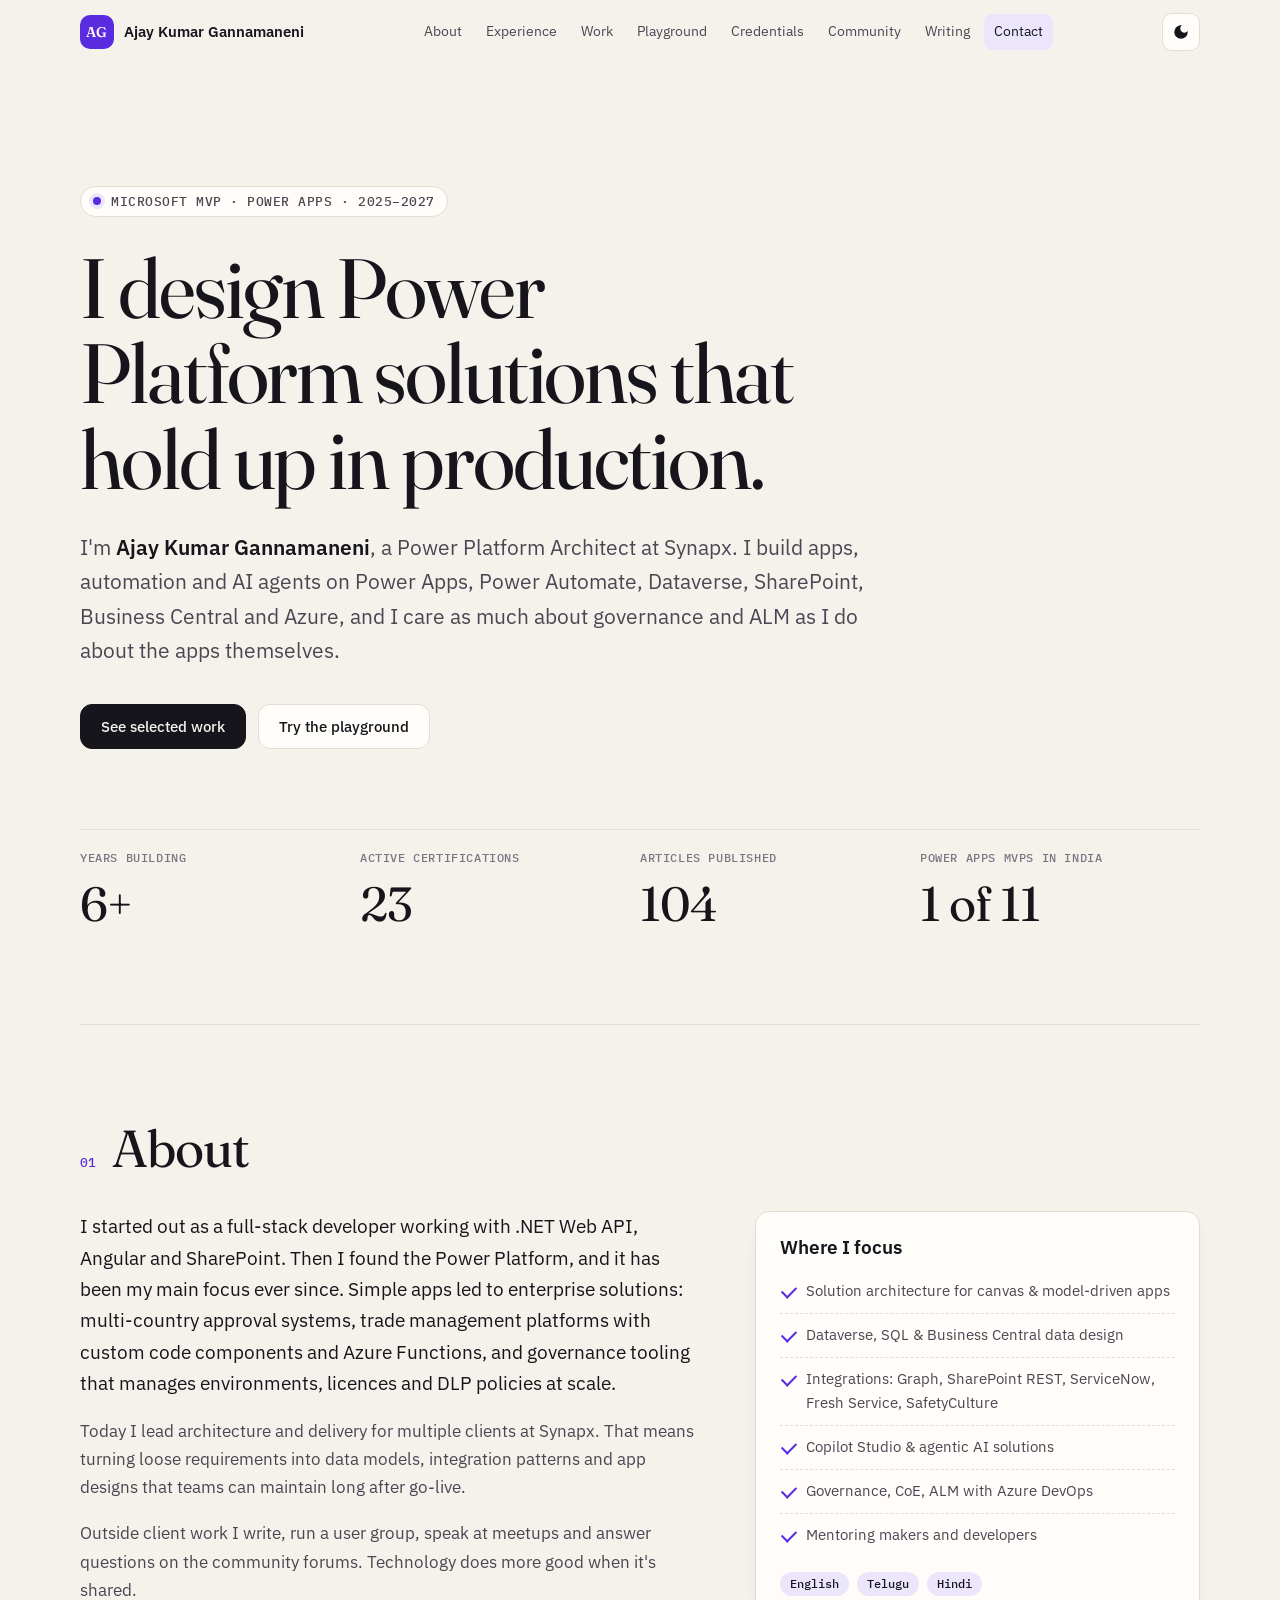
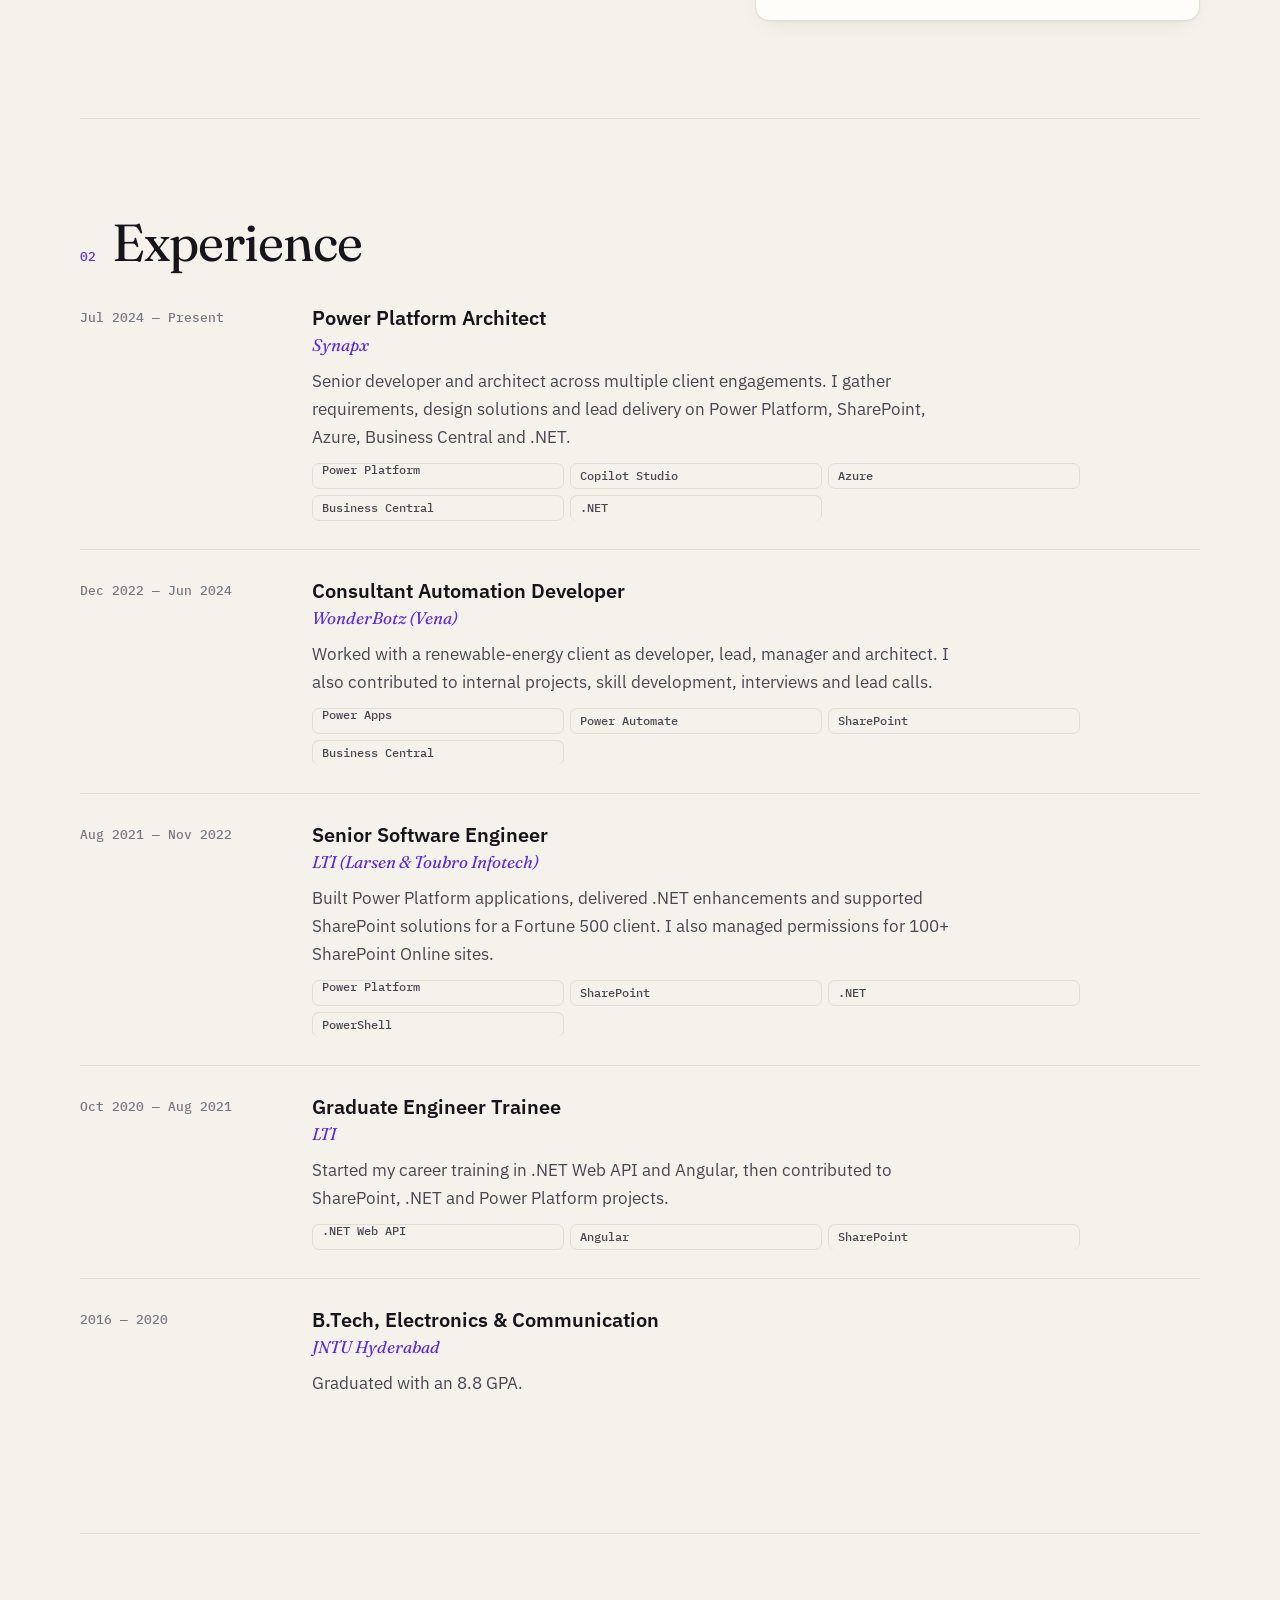
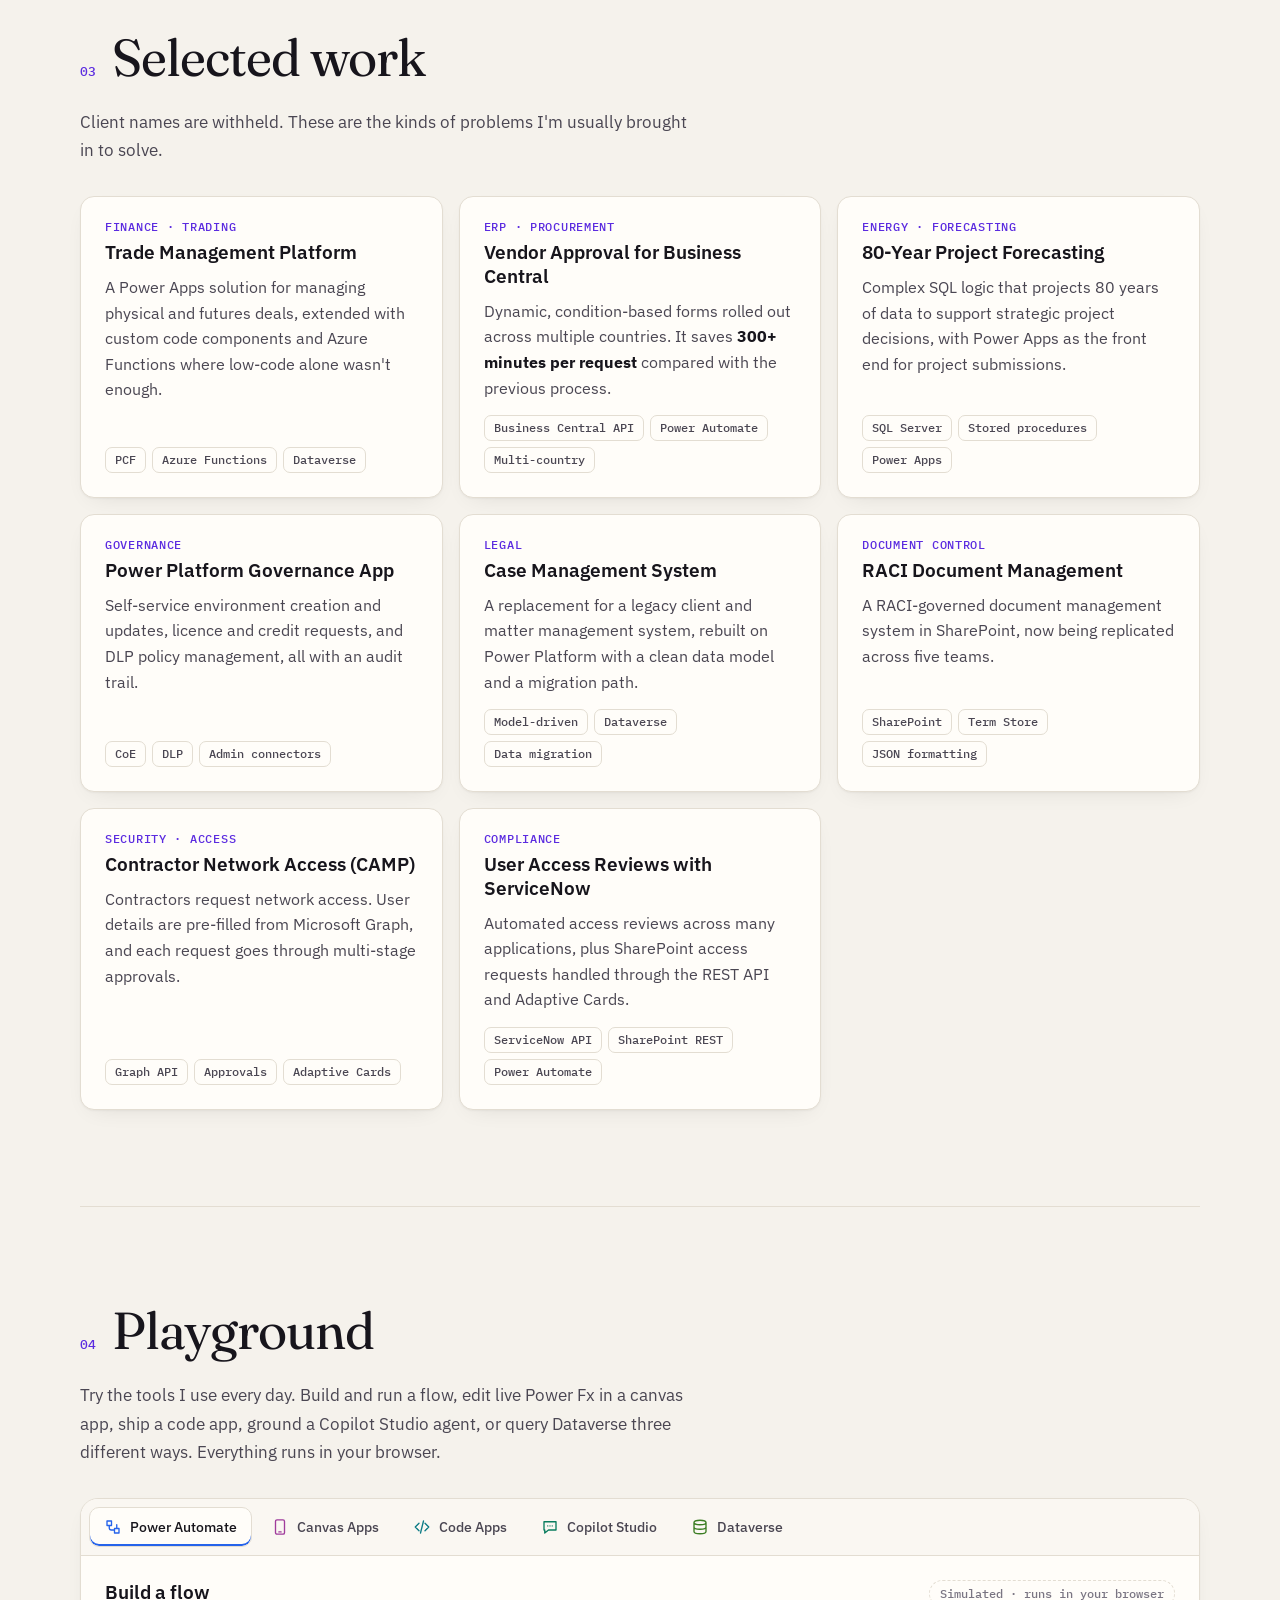
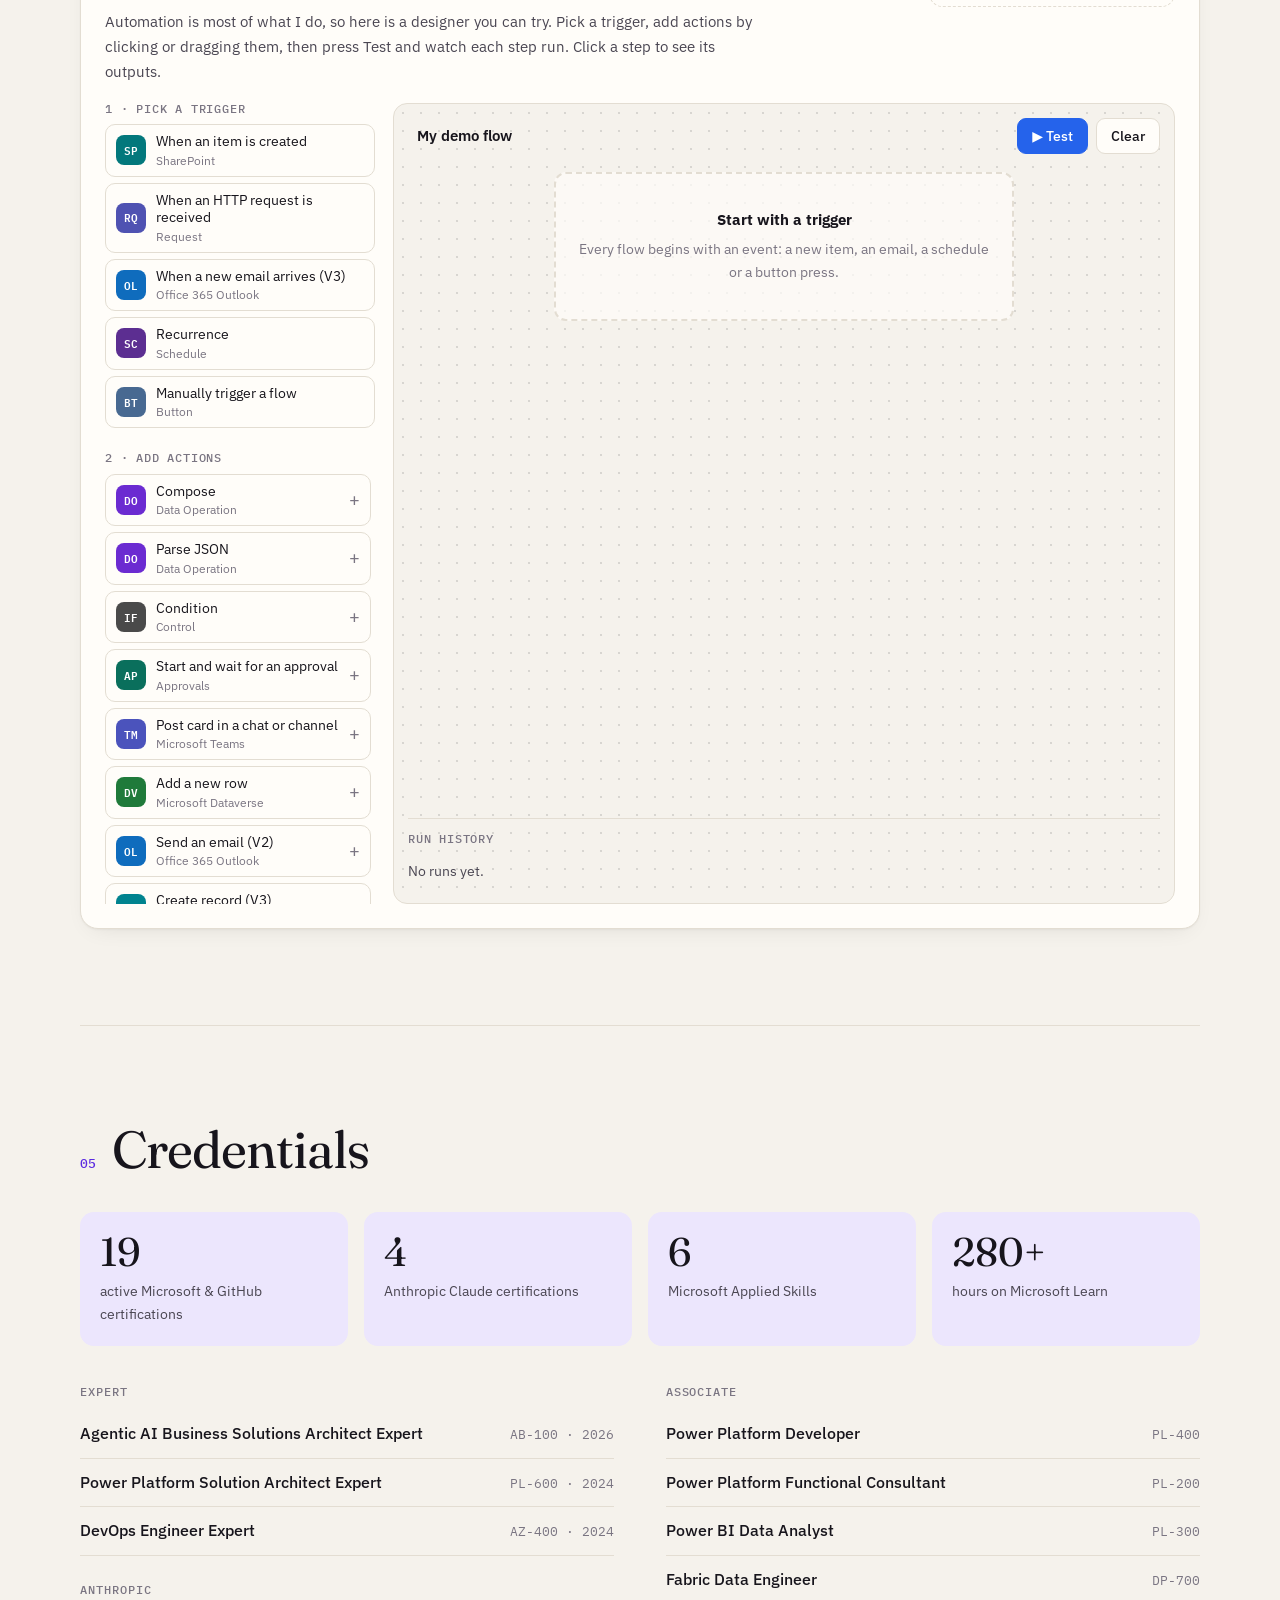
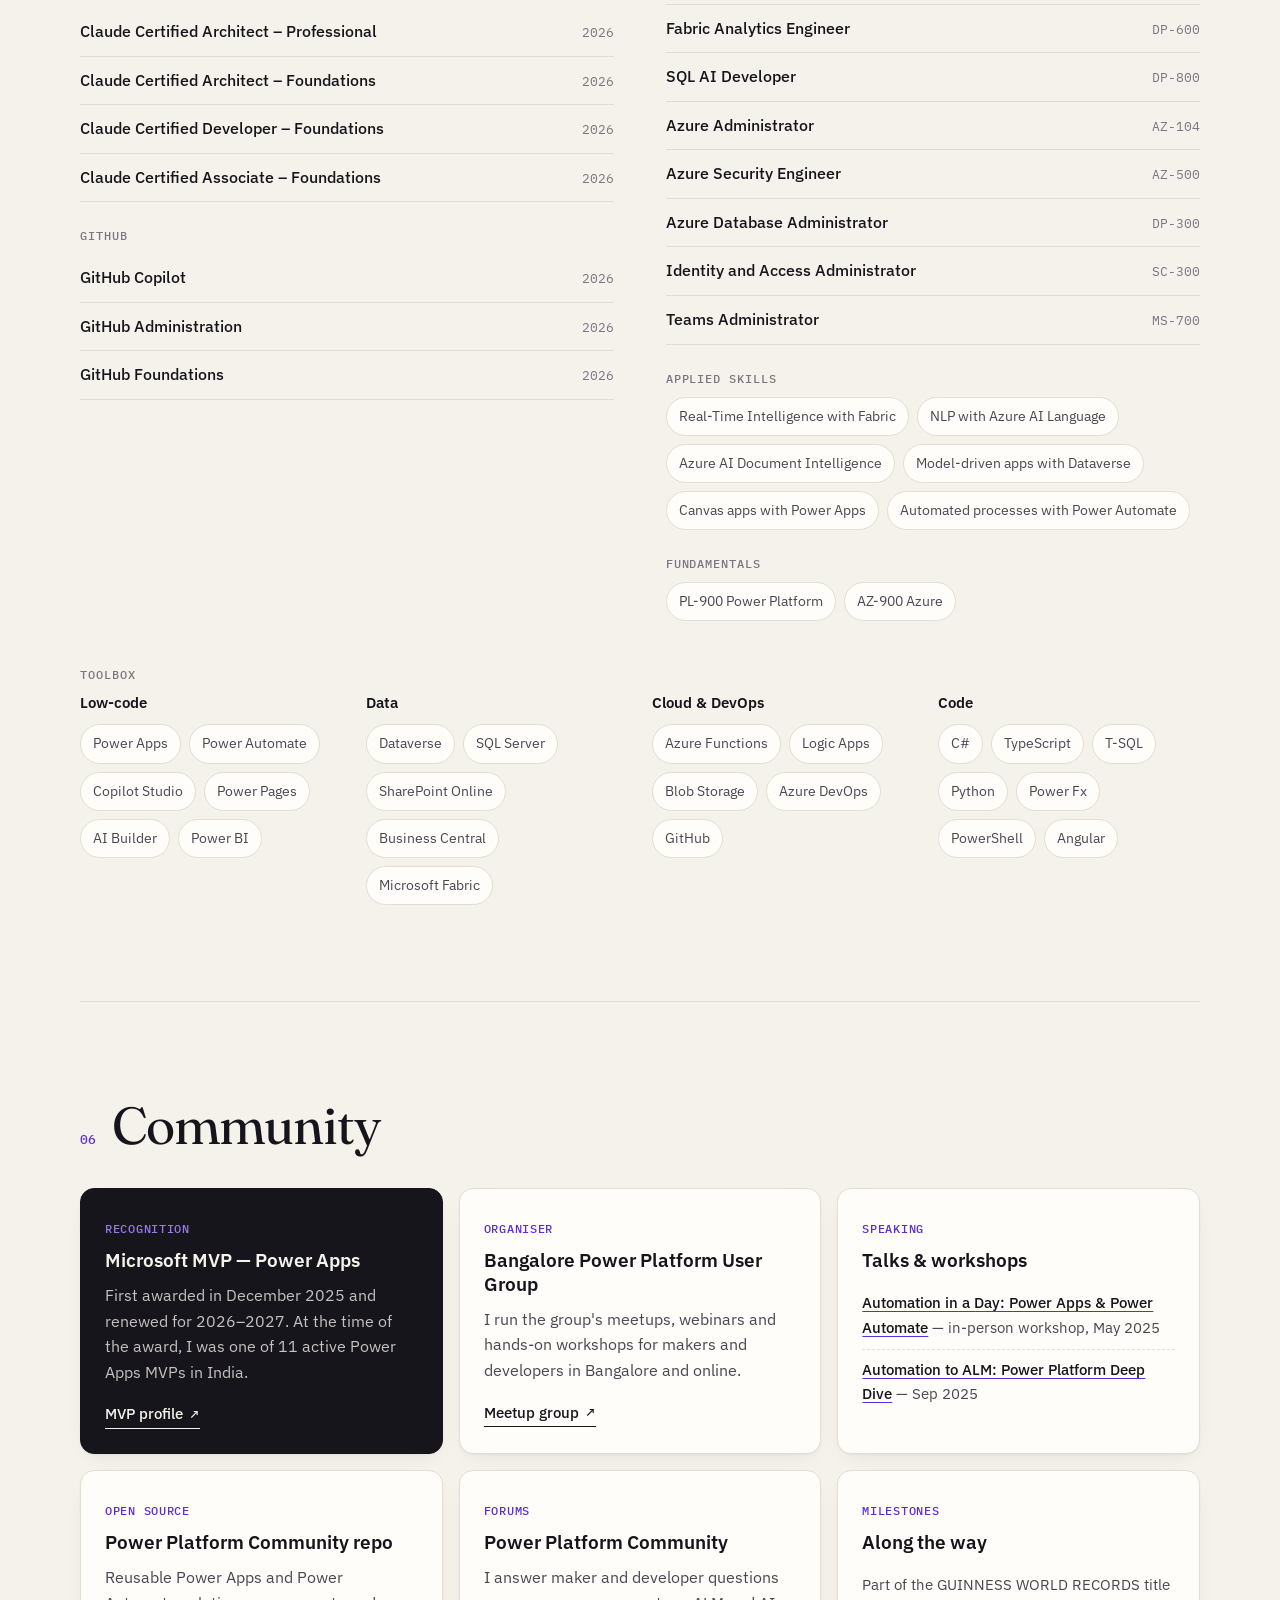
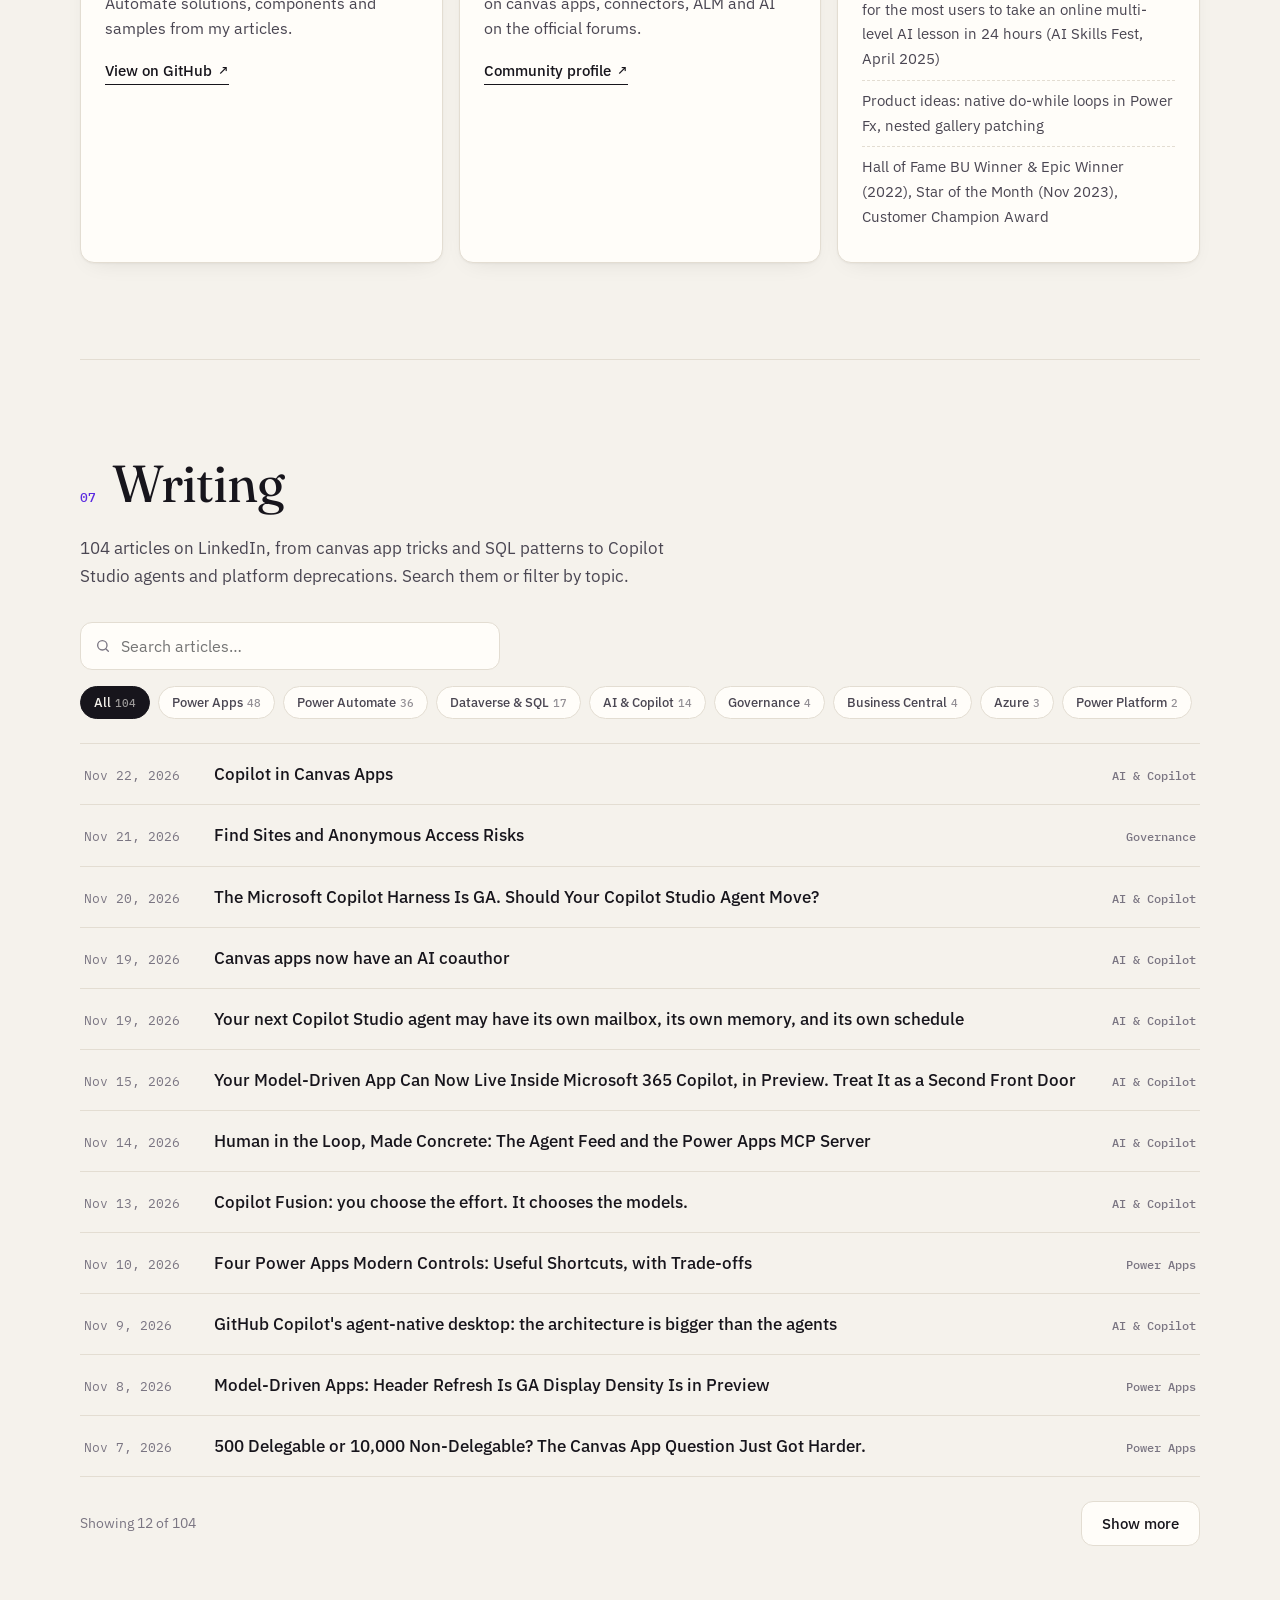
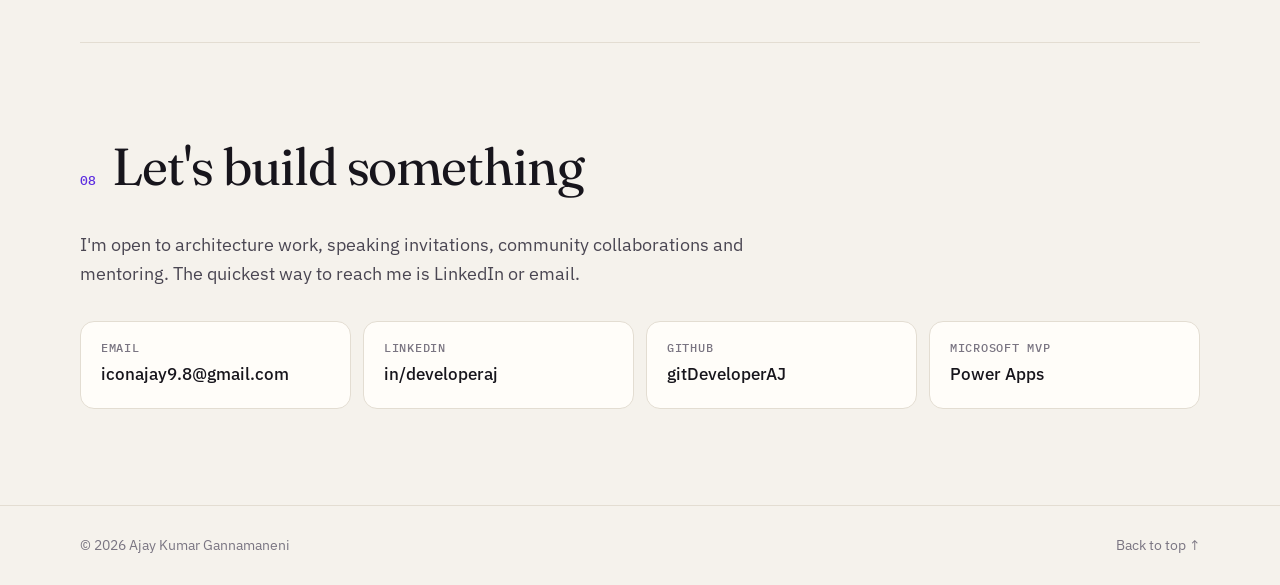
==== commit 495cbfb6: "Add interactive playground for Power Platform tools Five in-browser sandboxes: a Power Automate flow" ====
--- a/index.html
+++ b/index.html
@@ -14,6 +14,7 @@
   <link rel="preconnect" href="https://fonts.gstatic.com" crossorigin>
   <link href="https://fonts.googleapis.com/css2?family=Fraunces:opsz,wght@9..144,400;9..144,600&family=IBM+Plex+Mono:wght@400;500&family=IBM+Plex+Sans:wght@400;500;600&display=swap" rel="stylesheet">
   <link rel="stylesheet" href="assets/styles.css">
+  <link rel="stylesheet" href="assets/playground.css">
   <script>
     try { var t = localStorage.getItem('theme'); if (t) document.documentElement.dataset.theme = t; } catch (e) {}
   </script>
@@ -28,6 +29,7 @@
         <a href="#about">About</a>
         <a href="#experience">Experience</a>
         <a href="#work">Work</a>
+        <a href="#playground">Playground</a>
         <a href="#credentials">Credentials</a>
         <a href="#community">Community</a>
         <a href="#writing">Writing</a>
@@ -52,7 +54,7 @@
       <p class="lede">I'm <strong>Ajay Kumar Gannamaneni</strong>, a Power Platform Architect at Synapx. I build apps, automation and AI agents on Power Apps, Power Automate, Dataverse, SharePoint, Business Central and Azure, and I care as much about governance and ALM as I do about the apps themselves.</p>
       <div class="cta">
         <a class="btn primary" href="#work">See selected work</a>
-        <a class="btn" href="#writing">Read the articles</a>
+        <a class="btn" href="#playground">Try the playground</a>
       </div>
       <dl class="stats">
         <div><dt>Years building</dt><dd>6+</dd></div>
@@ -197,10 +199,24 @@
       </div>
     </section>
 
+    <!-- PLAYGROUND -->
+    <section class="section wrap" id="playground">
+      <div class="section-head">
+        <span class="num">04</span>
+        <h2>Playground</h2>
+      </div>
+      <p class="section-intro">Try the tools I use every day. Build and run a flow, edit live Power Fx in a canvas app, ship a code app, ground a Copilot Studio agent, or query Dataverse three different ways. Everything runs in your browser.</p>
+      <div class="pg" id="pg">
+        <div class="pg-tabs" role="tablist" aria-label="Choose a tool"></div>
+        <div class="pg-body"></div>
+      </div>
+      <noscript><p class="muted">The playground needs JavaScript.</p></noscript>
+    </section>
+
     <!-- CREDENTIALS -->
     <section class="section wrap" id="credentials">
       <div class="section-head">
-        <span class="num">04</span>
+        <span class="num">05</span>
         <h2>Credentials</h2>
       </div>
       <div class="cred-summary">
@@ -275,7 +291,7 @@
     <!-- COMMUNITY -->
     <section class="section wrap" id="community">
       <div class="section-head">
-        <span class="num">05</span>
+        <span class="num">06</span>
         <h2>Community</h2>
       </div>
       <div class="community-grid">
@@ -326,7 +342,7 @@
     <!-- WRITING -->
     <section class="section wrap" id="writing">
       <div class="section-head">
-        <span class="num">06</span>
+        <span class="num">07</span>
         <h2>Writing</h2>
       </div>
       <p class="section-intro">104 articles on LinkedIn, from canvas app tricks and SQL patterns to Copilot Studio agents and platform deprecations. Search them or filter by topic.</p>
@@ -347,7 +363,7 @@
     <!-- CONTACT -->
     <section class="section wrap contact" id="contact">
       <div class="section-head">
-        <span class="num">07</span>
+        <span class="num">08</span>
         <h2>Let's build something</h2>
       </div>
       <p class="lede small">I'm open to architecture work, speaking invitations, community collaborations and mentoring. The quickest way to reach me is LinkedIn or email.</p>
@@ -369,5 +385,7 @@
 
   <script src="assets/articles.js"></script>
   <script src="assets/main.js"></script>
+  <script src="assets/powerfx.js"></script>
+  <script src="assets/playground.js"></script>
 </body>
 </html>
--- a/assets/styles.css
+++ b/assets/styles.css
@@ -50,7 +50,7 @@
 .muted { color: var(--muted); }
 
 /* NAV */
-.nav { position: sticky; top: 0; z-index: 50; background: color-mix(in srgb, var(--bg) 82%, transparent); backdrop-filter: blur(12px); -webkit-backdrop-filter: blur(12px); border-bottom: 1px solid transparent; transition: border-color .2s; }
+.nav { position: sticky; top: 0; z-index: 50; background: color-mix(in srgb, var(--bg) 92%, transparent); backdrop-filter: blur(12px); -webkit-backdrop-filter: blur(12px); border-bottom: 1px solid transparent; transition: border-color .2s; }
 .nav.scrolled { border-bottom-color: var(--line); }
 .nav-inner { display: flex; align-items: center; justify-content: space-between; height: 64px; gap: 16px; }
 .brand { display: flex; align-items: center; gap: 10px; text-decoration: none; font-weight: 600; }
@@ -197,7 +197,7 @@
 }
 
 /* RESPONSIVE */
-@media (max-width: 980px) {
+@media (max-width: 1100px) {
   .menu-btn { display: grid; }
   .links { position: absolute; top: 64px; left: 0; right: 0; flex-direction: column; gap: 0; padding: 8px 16px 16px; background: var(--bg); border-bottom: 1px solid var(--line); display: none; }
   .links.open { display: flex; }
--- a/assets/playground.css
+++ b/assets/playground.css
@@ -0,0 +1,310 @@
+/* ===== Playground shell ===== */
+.pg { border: 1px solid var(--line); border-radius: 18px; background: var(--surface); box-shadow: var(--shadow); overflow: hidden; }
+.pg-tabs { display: flex; gap: 4px; padding: 8px; border-bottom: 1px solid var(--line); overflow-x: auto; background: color-mix(in srgb, var(--bg) 55%, var(--surface)); scrollbar-width: none; }
+.pg-tabs::-webkit-scrollbar { display: none; }
+.pg-tab { display: flex; align-items: center; gap: 8px; padding: 10px 14px; border-radius: 10px; border: 1px solid transparent; background: transparent; color: var(--ink-2); font: 500 14px/1 var(--sans); cursor: pointer; white-space: nowrap; flex: none; }
+.pg-tab svg { color: var(--app); }
+.pg-tab:hover { color: var(--ink); }
+.pg-tab[aria-selected="true"] { background: var(--surface); border-color: var(--line); color: var(--ink); box-shadow: inset 0 -2px 0 var(--app); }
+.pg-panel { padding: clamp(16px, 2.4vw, 24px); --app-soft: color-mix(in srgb, var(--app) 12%, var(--surface)); --app-text: color-mix(in srgb, var(--app) 70%, var(--ink)); }
+.pg-panel[hidden] { display: none; }
+.pg-head { display: flex; justify-content: space-between; gap: 12px 24px; flex-wrap: wrap; align-items: flex-start; margin-bottom: 18px; }
+.pg-head h3 { font: 600 19px/1.3 var(--sans); }
+.pg-head p { margin: 6px 0 0; color: var(--ink-2); font-size: 15px; max-width: 72ch; }
+.pg-badge { font: 500 11.5px/1 var(--mono); color: var(--muted); border: 1px dashed var(--line); padding: 7px 10px; border-radius: 999px; white-space: nowrap; }
+.pg-panel h4 { font: 500 11.5px/1 var(--mono); text-transform: uppercase; letter-spacing: .07em; color: var(--muted); margin: 0 0 10px; }
+
+.pg-btn { display: inline-flex; align-items: center; justify-content: center; gap: 6px; font: 500 14px/1 var(--sans); padding: 10px 14px; border-radius: 9px; border: 1px solid var(--line); background: var(--surface); color: var(--ink); cursor: pointer; text-decoration: none; white-space: nowrap; }
+.pg-btn:hover:not(:disabled) { border-color: var(--app); }
+.pg-btn.go { background: var(--app); border-color: var(--app); color: #fff; }
+.pg-btn.go:hover:not(:disabled) { filter: brightness(1.08); }
+.pg-btn:disabled { opacity: .5; cursor: not-allowed; }
+.pg-btn.small { padding: 7px 10px; font-size: 13px; }
+.pg-input { width: 100%; min-width: 0; font: 400 14px/1.3 var(--sans); padding: 9px 11px; border-radius: 9px; border: 1px solid var(--line); background: var(--surface); color: var(--ink); }
+.pg-input:focus { outline: none; border-color: var(--app); box-shadow: 0 0 0 3px var(--app-soft); }
+.pg-input:disabled { opacity: .55; }
+select.pg-input { cursor: pointer; }
+.pg-field { display: flex; flex-direction: column; gap: 7px; min-width: 0; }
+.pg-field > span:first-child { font: 500 11.5px/1 var(--mono); text-transform: uppercase; letter-spacing: .07em; color: var(--muted); }
+.pg-chips { display: flex; flex-wrap: wrap; gap: 6px; }
+.pg-chip { font: 500 13px/1.2 var(--sans); padding: 8px 11px; border-radius: 999px; border: 1px solid var(--line); background: var(--surface); color: var(--ink-2); cursor: pointer; text-align: left; }
+.pg-chip:hover:not(:disabled) { border-color: var(--app); color: var(--ink); }
+.pg-chip[aria-pressed="true"] { background: var(--app-soft); border-color: var(--app); color: var(--ink); }
+.pg-chip[aria-pressed="true"]::before { content: "✓ "; color: var(--app-text); }
+.pg-chip:disabled { opacity: .55; cursor: not-allowed; }
+.pg-switch { display: grid; grid-template-columns: auto 1fr; gap: 10px; align-items: center; padding: 8px 0; cursor: pointer; border-bottom: 1px dashed var(--line); }
+.pg-switch:last-child { border-bottom: 0; }
+.pg-switch input { position: absolute; opacity: 0; pointer-events: none; }
+.pg-sw { width: 34px; height: 20px; border-radius: 999px; background: var(--line); position: relative; transition: background .2s; }
+.pg-sw::after { content: ""; position: absolute; top: 3px; left: 3px; width: 14px; height: 14px; border-radius: 50%; background: #fff; box-shadow: 0 1px 2px rgba(0,0,0,.25); transition: transform .2s; }
+.pg-switch input:checked + .pg-sw { background: var(--app); }
+.pg-switch input:checked + .pg-sw::after { transform: translateX(14px); }
+.pg-switch input:focus-visible + .pg-sw { outline: 2px solid var(--app); outline-offset: 2px; }
+.pg-switch b { display: block; font-weight: 500; font-size: 14px; }
+.pg-switch small { color: var(--muted); font-size: 12.5px; }
+
+.spin { width: 12px; height: 12px; border-radius: 50%; border: 2px solid color-mix(in srgb, var(--app) 30%, transparent); border-top-color: var(--app); animation: pg-spin .7s linear infinite; display: inline-block; }
+@keyframes pg-spin { to { transform: rotate(360deg); } }
+.tick { width: 16px; height: 16px; border-radius: 50%; background: #1a8a4a; display: inline-grid; place-items: center; flex: none; }
+.tick::after { content: ""; width: 6px; height: 3px; border-left: 2px solid #fff; border-bottom: 2px solid #fff; transform: rotate(-45deg) translate(1px, -1px); }
+
+/* ===== Power Automate ===== */
+.fl { display: grid; grid-template-columns: 270px 1fr; gap: 18px; }
+.fl-pal { display: flex; flex-direction: column; gap: 18px; }
+.fl-acts { max-height: 430px; overflow-y: auto; padding-right: 4px; }
+.fl-opt { display: flex; align-items: center; gap: 10px; width: 100%; text-align: left; padding: 8px 10px; border-radius: 10px; border: 1px solid var(--line); background: var(--surface); color: var(--ink); font: 400 14px/1.25 var(--sans); cursor: pointer; margin-bottom: 6px; }
+.fl-opt > span:nth-child(2) { flex: 1; min-width: 0; }
+.fl-opt:hover { border-color: var(--app); }
+.fl-opt[aria-pressed="true"] { border-color: var(--app); background: var(--app-soft); }
+.fl-opt[draggable="true"] { cursor: grab; }
+.fl-opt small { display: block; color: var(--muted); font-size: 12px; margin-top: 2px; }
+.fl-plus { color: var(--muted); font-size: 18px; line-height: 1; }
+.fl-ico { flex: none; display: grid; place-items: center; width: 30px; height: 30px; border-radius: 8px; background: var(--c, #555); color: #fff; font: 600 10.5px/1 var(--mono); letter-spacing: .02em; }
+.fl-canvas { background-color: var(--bg); background-image: radial-gradient(color-mix(in srgb, var(--ink) 13%, transparent) 1px, transparent 1px); background-size: 18px 18px; border: 1px solid var(--line); border-radius: 14px; padding: 14px; min-height: 460px; display: flex; flex-direction: column; min-width: 0; }
+.fl-bar { display: flex; gap: 8px; align-items: center; flex-wrap: wrap; margin-bottom: 18px; }
+.fl-name { flex: 1; min-width: 140px; font: 600 15px/1.2 var(--sans); border: 1px solid transparent; background: transparent; color: var(--ink); padding: 8px; border-radius: 8px; }
+.fl-name:hover, .fl-name:focus { border-color: var(--line); background: var(--surface); outline: none; }
+.fl-list { display: flex; flex-direction: column; align-items: center; flex: 1; padding-bottom: 8px; }
+.fl-list > * { width: min(100%, 460px); position: relative; }
+.fl-list > * + * { margin-top: 30px; }
+.fl-list > * + *::before { content: ""; position: absolute; left: 50%; top: -30px; height: 24px; border-left: 2px solid color-mix(in srgb, var(--ink) 22%, transparent); }
+.fl-list > * + *::after { content: ""; position: absolute; left: calc(50% - 4px); top: -8px; border: 5px solid transparent; border-top-color: color-mix(in srgb, var(--ink) 30%, transparent); border-bottom: 0; }
+.fl-card { background: var(--surface); border: 1px solid var(--line); border-radius: 10px; box-shadow: var(--shadow); transition: border-color .2s, box-shadow .2s, opacity .2s; }
+.fl-card.step[draggable="true"] { cursor: grab; }
+.fl-card.dragging { opacity: .4; }
+.fl-card.running, .fl-card.waiting { border-color: var(--app); box-shadow: 0 0 0 3px var(--app-soft); }
+.fl-card.ok { border-color: color-mix(in srgb, #1a8a4a 45%, var(--line)); }
+.fl-row { display: flex; align-items: center; gap: 10px; padding: 10px 12px; cursor: pointer; border-radius: 10px; }
+.fl-row:focus-visible { outline: 2px solid var(--app); outline-offset: -2px; }
+.fl-meta { flex: 1; min-width: 0; }
+.fl-meta b { display: block; font-weight: 500; font-size: 14.5px; overflow: hidden; text-overflow: ellipsis; white-space: nowrap; }
+.fl-meta small { color: var(--muted); font-size: 12px; }
+.fl-st { display: inline-flex; align-items: center; gap: 6px; font: 500 12px/1 var(--mono); color: var(--muted); white-space: nowrap; }
+.fl-st.ok { color: #1a8a4a; }
+.fl-st.run { color: var(--app-text); }
+.fl-tools { display: inline-flex; gap: 2px; }
+.fl-tool { width: 26px; height: 26px; border-radius: 6px; border: 0; background: transparent; color: var(--muted); cursor: pointer; font-size: 15px; line-height: 1; }
+.fl-tool:hover:not(:disabled) { background: var(--app-soft); color: var(--ink); }
+.fl-tool:disabled { opacity: .3; cursor: default; }
+.fl-detail { border-top: 1px solid var(--line); padding: 10px 12px 12px; }
+.fl-detail p { margin: 0; font-size: 13.5px; color: var(--ink-2); }
+.fl-dl { display: block; font: 500 11px/1 var(--mono); text-transform: uppercase; letter-spacing: .07em; color: var(--muted); margin-bottom: 8px; }
+.fl-detail pre { margin: 0; font: 12px/1.55 var(--mono); background: var(--bg); border: 1px solid var(--line); border-radius: 8px; padding: 10px; overflow-x: auto; max-height: 220px; color: var(--ink-2); }
+.fl-approval { border-top: 1px solid var(--line); padding: 12px; background: var(--app-soft); border-radius: 0 0 10px 10px; }
+.fl-approval p { margin: 0 0 10px; font-size: 14px; }
+.fl-approval-btns { display: flex; gap: 8px; }
+.fl-empty { display: flex; flex-direction: column; gap: 6px; align-items: center; text-align: center; padding: 34px 20px; border: 2px dashed var(--line); border-radius: 12px; color: var(--muted); font-size: 14px; background: color-mix(in srgb, var(--surface) 70%, transparent); }
+.fl-empty b { color: var(--ink); font-size: 15px; }
+.fl-empty.small { padding: 16px; }
+.fl-ph { height: 52px; border: 2px dashed var(--app); border-radius: 10px; background: var(--app-soft); display: grid; place-items: center; font-size: 13px; color: var(--app-text); }
+.fl-msg { min-height: 22px; margin: 10px 0 0; text-align: center; font-size: 14px; color: var(--ink-2); }
+.fl-hist { margin-top: 14px; border-top: 1px solid var(--line); padding-top: 14px; }
+.fl-runs li { display: flex; align-items: center; gap: 8px; flex-wrap: wrap; font-size: 13.5px; padding: 6px 0; color: var(--ink-2); }
+.fl-runs b { color: #1a8a4a; font-weight: 600; }
+.fl-runs time { margin-left: auto; font: 12px var(--mono); color: var(--muted); }
+
+/* ===== Canvas apps ===== */
+.cv-bar { display: flex; align-items: center; gap: 8px; border: 1px solid var(--line); border-radius: 10px; padding: 5px; background: var(--surface); }
+.cv-bar:focus-within { border-color: var(--app); box-shadow: 0 0 0 3px var(--app-soft); }
+.cv-prop { flex: none; max-width: 130px; font: 500 13px/1 var(--sans); padding: 8px; border-radius: 7px; border: 1px solid var(--line); background: var(--bg); color: var(--ink); cursor: pointer; }
+.cv-fx { font: italic 600 15px/1 var(--serif); color: var(--app-text); padding: 0 2px; }
+.cv-formula { flex: 1; min-width: 0; font: 13.5px/1.4 var(--mono); border: 0; background: transparent; color: var(--ink); padding: 8px 4px; outline: none; }
+.cv-err { min-height: 20px; margin: 8px 2px 14px; font: 12.5px/1.4 var(--mono); color: var(--muted); }
+.cv-err.bad { color: #c4314b; }
+.cv-main { display: grid; grid-template-columns: 180px minmax(0, 1fr) 250px; gap: 18px; align-items: start; }
+.cv-side { display: flex; flex-direction: column; gap: 8px; min-width: 0; }
+.cv-side h4 { margin-top: 6px; }
+.cv-insert { display: grid; grid-template-columns: 1fr 1fr; gap: 6px; margin-bottom: 10px; }
+.cv-ins { display: flex; align-items: center; gap: 6px; font: 500 12.5px/1.2 var(--sans); padding: 8px; border-radius: 8px; border: 1px solid var(--line); background: var(--surface); color: var(--ink); cursor: pointer; text-align: left; }
+.cv-ins span { color: var(--app-text); font-weight: 600; }
+.cv-ins:hover { border-color: var(--app); }
+.cv-tree { display: flex; flex-direction: column; gap: 2px; margin-bottom: 10px; }
+.cv-tree li { display: flex; align-items: center; }
+.cv-node { flex: 1; text-align: left; font: 12.5px/1 var(--mono); padding: 7px 8px; border-radius: 6px; border: 0; background: transparent; color: var(--ink-2); cursor: pointer; }
+.cv-node:hover { background: var(--app-soft); }
+.cv-node.on { background: var(--app-soft); color: var(--ink); font-weight: 500; box-shadow: inset 2px 0 0 var(--app); }
+.cv-node.bad::after { content: " ⚠"; color: #c4314b; }
+.cv-del { width: 24px; height: 24px; border: 0; border-radius: 6px; background: transparent; color: var(--muted); cursor: pointer; }
+.cv-del:hover { color: #c4314b; background: var(--app-soft); }
+.cv-stage { display: grid; place-items: start center; padding: 18px 10px; border-radius: 14px; border: 1px solid var(--line); background-color: var(--bg); background-image: radial-gradient(color-mix(in srgb, var(--ink) 13%, transparent) 1px, transparent 1px); background-size: 18px 18px; }
+.cv-phone { width: 300px; max-width: 100%; height: 560px; border-radius: 36px; border: 10px solid #1c1b21; background: #fff; color: #242424; position: relative; overflow: hidden; box-shadow: 0 20px 40px -20px rgba(0,0,0,.45); }
+.cv-notch { position: absolute; top: 6px; left: 50%; transform: translateX(-50%); width: 70px; height: 6px; border-radius: 6px; background: #1c1b21; z-index: 2; }
+.cv-screen { height: 100%; overflow-y: auto; padding: 26px 16px 18px; display: flex; flex-direction: column; gap: 12px; font-family: "Segoe UI", system-ui, -apple-system, sans-serif; }
+.cv-blank { color: #8a8886; font-size: 13px; text-align: center; margin-top: 40%; }
+.cv-ctl { position: relative; border-radius: 4px; outline: 1px dashed transparent; outline-offset: 3px; }
+.cv-ctl:hover { outline-color: #c8c6c4; }
+.cv-ctl.sel { outline: 2px solid var(--app); }
+.cv-ctl.err { outline: 1px dashed #c4314b; }
+.cv-ctl.sel.err { outline: 2px solid #c4314b; }
+.cv-ctl.hidden { opacity: .25; }
+.cv-tag { position: absolute; top: -5px; left: -3px; transform: translateY(-100%); font: 500 9.5px/1 var(--mono); background: var(--app); color: #fff; padding: 2px 5px; border-radius: 3px; display: none; z-index: 1; }
+.cv-ctl.sel .cv-tag { display: block; }
+.cv-label { line-height: 1.35; overflow-wrap: anywhere; min-height: 1em; font-weight: 600; }
+.cv-input, .cv-select { width: 100%; font: 14px/1.2 inherit; font-family: inherit; padding: 8px 10px; border: 1px solid #8a8886; border-radius: 4px; background: #fff; color: #242424; }
+.cv-input:focus, .cv-select:focus { outline: 2px solid #742774; outline-offset: -1px; border-color: transparent; }
+.cv-button { width: 100%; font: 600 14px/1 inherit; font-family: inherit; padding: 11px 14px; border: 0; border-radius: 6px; color: #fff; cursor: pointer; }
+.cv-button:active { transform: translateY(1px); filter: brightness(.95); }
+.cv-toggle { display: inline-flex; align-items: center; gap: 8px; cursor: pointer; font-size: 14px; }
+.cv-toggle input { position: absolute; opacity: 0; }
+.cv-knob { width: 40px; height: 20px; border-radius: 999px; border: 1px solid #8a8886; position: relative; background: #fff; }
+.cv-knob::after { content: ""; position: absolute; top: 3px; left: 3px; width: 12px; height: 12px; border-radius: 50%; background: #605e5c; transition: transform .15s; }
+.cv-toggle input:checked + .cv-knob { background: #742774; border-color: #742774; }
+.cv-toggle input:checked + .cv-knob::after { background: #fff; transform: translateX(20px); }
+.cv-slider { display: flex; align-items: center; gap: 10px; }
+.cv-slider input { flex: 1; accent-color: #742774; }
+.cv-slider output { font: 12px var(--mono); min-width: 28px; text-align: right; }
+.cv-gallery { display: flex; flex-direction: column; border: 1px solid #e1dfdd; border-radius: 6px; overflow: hidden; }
+.cv-gallery li { display: grid; grid-template-columns: 1fr auto; gap: 2px 8px; padding: 9px 10px; border-bottom: 1px solid #edebe9; cursor: pointer; font-size: 13px; }
+.cv-gallery li:last-child { border-bottom: 0; }
+.cv-gallery li b { font-weight: 600; grid-column: 1; line-height: 1.3; }
+.cv-gallery li small { grid-column: 1; color: #616161; font-size: 11.5px; }
+.cv-gallery li .cv-chev { grid-column: 2; grid-row: 1 / span 2; align-self: center; color: #8a8886; font-size: 18px; }
+.cv-gallery li.on { background: #f3e9f3; box-shadow: inset 3px 0 0 #742774; }
+.cv-gallery li:focus-visible { outline: 2px solid #742774; outline-offset: -2px; }
+.cv-gempty { color: #8a8886; font-size: 13px; cursor: default; }
+.cv-toast { position: absolute; left: 12px; right: 12px; top: 22px; padding: 10px 12px; border-radius: 6px; font: 13px/1.35 "Segoe UI", system-ui, sans-serif; color: #fff; background: #0f6cbd; transform: translateY(-160%); visibility: hidden; transition: transform .25s ease, visibility 0s linear .25s; z-index: 3; box-shadow: 0 6px 16px rgba(0,0,0,.2); }
+.cv-toast.show { transform: none; visibility: visible; transition: transform .25s ease, visibility 0s; }
+.cv-toast.success { background: #107c10; }
+.cv-toast.error { background: #c4314b; }
+.cv-toast.warning { background: #8a6100; }
+.cv-tries { display: flex; flex-direction: column; gap: 6px; }
+.cv-try { display: flex; flex-direction: column; gap: 4px; text-align: left; padding: 8px 10px; border-radius: 8px; border: 1px solid var(--line); background: var(--surface); color: var(--ink); cursor: pointer; }
+.cv-try:hover { border-color: var(--app); }
+.cv-try-t { font: 500 11px/1 var(--mono); color: var(--app-text); }
+.cv-try code { font: 11.5px/1.4 var(--mono); color: var(--ink-2); overflow-wrap: anywhere; }
+.cv-note { font-size: 12.5px; color: var(--muted); margin: 8px 0 0; line-height: 1.5; }
+.cv-note code { font: 11.5px var(--mono); color: var(--ink-2); }
+
+/* ===== Code apps ===== */
+.ca-top { display: grid; grid-template-columns: 200px 1fr auto; gap: 14px; align-items: end; margin-bottom: 16px; }
+.ca-grid { display: grid; grid-template-columns: minmax(0, 1.2fr) minmax(0, 1fr); gap: 14px; }
+.ca-ide { background: #1b1a22; color: #e6e3ee; border-radius: 12px; overflow: hidden; border: 1px solid #2c2a35; display: flex; flex-direction: column; min-height: 360px; min-width: 0; }
+.ca-tabs { display: flex; gap: 2px; padding: 6px 6px 0; background: #141319; border-bottom: 1px solid #2c2a35; overflow-x: auto; }
+.ca-tab { font: 12.5px/1 var(--mono); padding: 9px 12px; border: 0; border-radius: 7px 7px 0 0; background: transparent; color: #9a96a6; cursor: pointer; white-space: nowrap; }
+.ca-tab[aria-pressed="true"] { background: #1b1a22; color: #fff; box-shadow: inset 0 2px 0 var(--app); }
+.dv .ca-tabs { background: color-mix(in srgb, var(--bg) 60%, var(--surface)); border-bottom-color: var(--line); }
+.dv .ca-tab { color: var(--muted); }
+.dv .ca-tab[aria-pressed="true"] { background: #1b1a22; color: #fff; }
+.ca-code { margin: 0; padding: 14px 16px; font: 12.5px/1.65 var(--mono); overflow: auto; flex: 1; max-height: 420px; white-space: pre; tab-size: 2; color: #e6e3ee; }
+.ca-code:focus-visible { outline: 2px solid var(--app); outline-offset: -2px; }
+.tk-c { color: #7d7a8c; } .tk-s { color: #b5e3a0; } .tk-k { color: #c7a6ff; } .tk-t { color: #7cc7ff; } .tk-n { color: #ffcf8a; }
+.ca-prev { border: 1px solid var(--line); border-radius: 12px; overflow: hidden; display: flex; flex-direction: column; background: var(--surface); min-width: 0; }
+.ca-url { display: flex; gap: 8px; align-items: center; padding: 8px 10px; border-bottom: 1px solid var(--line); font: 12px/1 var(--mono); color: var(--muted); background: var(--bg); }
+.ca-dots { width: 36px; height: 8px; flex: none; background: radial-gradient(circle at 4px 4px, #e5534b 3.5px, transparent 4px), radial-gradient(circle at 18px 4px, #d9a521 3.5px, transparent 4px), radial-gradient(circle at 32px 4px, #3fa356 3.5px, transparent 4px); }
+.ca-url-t { flex: 1; min-width: 0; overflow: hidden; text-overflow: ellipsis; white-space: nowrap; background: var(--surface); border: 1px solid var(--line); border-radius: 6px; padding: 6px 8px; }
+.ca-pill { font: 500 11px/1 var(--mono); padding: 5px 8px; border-radius: 999px; border: 1px solid var(--line); white-space: nowrap; }
+.ca-pill.on { color: #1a73c9; border-color: currentColor; }
+.ca-pill.ok { color: #1a8a4a; border-color: currentColor; }
+.ca-pill.warn { color: #b26a00; border-color: currentColor; }
+.ca-app { padding: 16px; flex: 1; overflow: auto; background: #f7f7f9; color: #1f1f24; font-family: system-ui, -apple-system, "Segoe UI", sans-serif; display: flex; flex-direction: column; gap: 10px; min-height: 300px; }
+.ca-idle { margin: auto; text-align: center; display: flex; flex-direction: column; gap: 4px; color: #6b6b75; font-size: 14px; }
+.ca-idle b { color: #1f1f24; }
+.ca-h { font: 700 18px/1.2 system-ui, sans-serif; margin: 0 0 2px; }
+.ca-mut { color: #6b6b75; font-size: 14px; margin: 0; }
+.ca-card { background: #fff; border: 1px solid #e6e6ea; border-radius: 10px; padding: 12px; font-size: 13px; animation: ca-in .35s ease both; }
+@keyframes ca-in { from { opacity: 0; transform: translateY(6px); } }
+.ca-lbl { display: block; font: 600 11px/1 system-ui, sans-serif; text-transform: uppercase; letter-spacing: .06em; color: #7a7a85; margin-bottom: 8px; }
+.ca-me { display: flex; align-items: center; gap: 10px; }
+.ca-me small { display: block; color: #6b6b75; }
+.ca-av { width: 36px; height: 36px; border-radius: 50%; display: grid; place-items: center; background: #0e7c86; color: #fff; font-weight: 600; font-size: 13px; }
+.ca-card table { width: 100%; border-collapse: collapse; }
+.ca-card td { padding: 6px 0; border-top: 1px solid #f0f0f3; }
+.ca-card td:last-child { text-align: right; font-variant-numeric: tabular-nums; color: #4a4a55; }
+.ca-prog { display: grid; grid-template-columns: 1fr 90px 34px; align-items: center; gap: 8px; padding: 4px 0; }
+.ca-prog i { height: 6px; border-radius: 6px; background: linear-gradient(90deg, #0e7c86 var(--p), #e6e6ea var(--p)); }
+.ca-prog small { text-align: right; color: #6b6b75; }
+.ca-req { display: flex; justify-content: space-between; gap: 8px; padding: 5px 0; border-top: 1px solid #f0f0f3; }
+.ca-req:first-of-type { border-top: 0; }
+.ca-req em { font-style: normal; font-size: 11.5px; padding: 2px 8px; border-radius: 999px; background: #fff4ce; color: #7a5b00; white-space: nowrap; }
+.ca-req em.ok { background: #dff6dd; color: #0e6b0e; }
+.ca-skel { display: flex; flex-direction: column; gap: 10px; }
+.ca-skel i { height: 54px; border-radius: 10px; background: linear-gradient(90deg, #ececf0 25%, #f6f6f8 50%, #ececf0 75%); background-size: 200% 100%; animation: ca-sh 1.1s linear infinite; }
+@keyframes ca-sh { to { background-position: -200% 0; } }
+.ca-steps { display: flex; gap: 6px; flex-wrap: wrap; margin: 14px 0 10px; counter-reset: st; }
+.ca-steps li { counter-increment: st; font: 500 12px/1 var(--mono); padding: 7px 10px; border-radius: 999px; border: 1px solid var(--line); color: var(--muted); }
+.ca-steps li::before { content: counter(st) " · "; }
+.ca-steps li.on { border-color: var(--app); color: var(--ink); background: var(--app-soft); }
+.ca-steps li.done { border-color: color-mix(in srgb, #1a8a4a 50%, var(--line)); color: #1a8a4a; }
+.ca-steps li.done::before { content: "✓ "; }
+.ca-term { background: #111015; color: #d8d5e0; font: 12.5px/1.65 var(--mono); border-radius: 12px; padding: 12px 14px; height: 210px; overflow: auto; white-space: pre-wrap; overflow-wrap: anywhere; border: 1px solid #2c2a35; }
+.ca-term .p { color: #7cc7ff; }
+.ca-term .cmd { color: #fff; }
+.ca-term .ok { color: #8fe388; }
+.ca-term .dim, .ca-term.dim { color: #8d8898; }
+.ca-term .warn { color: #ffcf8a; }
+.ca-term .v { color: #c7a6ff; font-weight: 600; }
+
+/* ===== Copilot Studio ===== */
+.ag { display: grid; grid-template-columns: 290px minmax(0, 1fr); gap: 18px; }
+.ag-cfg { display: flex; flex-direction: column; gap: 16px; }
+.ag-chat { border: 1px solid var(--line); border-radius: 14px; display: flex; flex-direction: column; height: 560px; background: var(--bg); overflow: hidden; min-width: 0; }
+.ag-top { display: flex; align-items: center; justify-content: space-between; padding: 10px 14px; border-bottom: 1px solid var(--line); background: var(--surface); font-size: 14px; }
+.ag-log { flex: 1; overflow-y: auto; padding: 16px; display: flex; flex-direction: column; gap: 12px; }
+.ag-msg { max-width: 88%; padding: 10px 13px; border-radius: 14px; font-size: 14.5px; line-height: 1.5; animation: ca-in .25s ease both; }
+.ag-msg p { margin: 0; }
+.ag-msg p + ul, .ag-msg p + a { margin-top: 8px; }
+.ag-msg ul { list-style: disc; padding-left: 18px; margin: 6px 0 0; display: flex; flex-direction: column; gap: 4px; }
+.ag-msg a { color: var(--app-text); text-underline-offset: 2px; }
+.ag-msg a.pg-btn { color: #fff; display: inline-flex; margin-top: 10px; }
+.ag-msg small { color: var(--muted); }
+.ag-msg.user { align-self: flex-end; background: var(--app); color: #fff; border-bottom-right-radius: 4px; }
+.ag-msg.bot { align-self: flex-start; background: var(--surface); border: 1px solid var(--line); border-bottom-left-radius: 4px; }
+.ag-trace { margin-top: 8px; padding-top: 7px; border-top: 1px dashed var(--line); font: 11.5px/1.4 var(--mono); color: var(--muted); }
+.ag-trace::before { content: "◇ "; color: var(--app-text); }
+.ag-dots { display: inline-flex; gap: 4px; padding: 4px 2px; }
+.ag-dots i { width: 7px; height: 7px; border-radius: 50%; background: var(--muted); animation: ag-b 1s ease-in-out infinite; }
+.ag-dots i:nth-child(2) { animation-delay: .15s; } .ag-dots i:nth-child(3) { animation-delay: .3s; }
+@keyframes ag-b { 0%, 60%, 100% { opacity: .3; transform: none; } 30% { opacity: 1; transform: translateY(-3px); } }
+.ag-sugg { display: flex; gap: 6px; overflow-x: auto; padding: 10px 14px 0; scrollbar-width: thin; }
+.ag-sugg .pg-chip { white-space: nowrap; flex: none; font-size: 12.5px; }
+.ag-form { display: flex; gap: 8px; padding: 10px 14px 14px; }
+
+/* ===== Dataverse ===== */
+.dv { display: grid; grid-template-columns: 280px minmax(0, 1fr); gap: 18px; }
+.dv-build { display: flex; flex-direction: column; gap: 16px; }
+.dv-row { display: grid; grid-template-columns: 1fr 1fr; gap: 6px; }
+.dv-out { display: flex; flex-direction: column; gap: 14px; min-width: 0; }
+.dv-out .ca-ide { min-height: 0; }
+.dv-code { max-height: 230px; min-height: 150px; }
+.dv-res { border: 1px solid var(--line); border-radius: 12px; overflow: hidden; background: var(--surface); }
+.dv-res-h { display: flex; justify-content: space-between; align-items: center; gap: 10px; padding: 10px 14px; border-bottom: 1px solid var(--line); font-size: 14px; }
+.dv-meta { font: 12px var(--mono); }
+.dv-grid { max-height: 300px; overflow: auto; transition: opacity .2s; }
+.dv-grid.loading { opacity: .35; }
+.dv-grid table { width: 100%; border-collapse: collapse; font-size: 13.5px; }
+.dv-grid th { position: sticky; top: 0; background: var(--surface); text-align: left; font-weight: 600; padding: 9px 14px; border-bottom: 1px solid var(--line); white-space: nowrap; }
+.dv-grid th small { display: block; font: 400 10.5px var(--mono); color: var(--muted); margin-top: 2px; }
+.dv-grid td { padding: 8px 14px; border-bottom: 1px solid var(--line); color: var(--ink-2); vertical-align: top; }
+.dv-grid tr:hover td { background: var(--app-soft); }
+.dv-empty { padding: 24px 14px; margin: 0; color: var(--muted); font-size: 14px; }
+
+/* ===== Responsive ===== */
+@media (max-width: 1080px) {
+  .cv-main { grid-template-columns: 170px minmax(0, 1fr); }
+  .cv-main > .cv-side:last-child { grid-column: 1 / -1; }
+  .cv-tries { display: grid; grid-template-columns: repeat(auto-fill, minmax(220px, 1fr)); }
+}
+@media (max-width: 860px) {
+  .fl, .ag, .dv, .ca-grid { grid-template-columns: 1fr; }
+  .fl-acts { max-height: none; display: grid; grid-template-columns: repeat(auto-fill, minmax(200px, 1fr)); gap: 6px; }
+  .fl-acts .fl-opt { margin: 0; }
+  .ca-top { grid-template-columns: 1fr; }
+  .ca-top .pg-btn { justify-self: start; }
+  .ag-chat { height: 520px; }
+}
+@media (max-width: 640px) {
+  .cv-main { grid-template-columns: 1fr; }
+  .cv-main > .cv-side:first-child { order: 2; }
+  .cv-main > .cv-stage { order: 1; }
+  .cv-main > .cv-side:last-child { order: 3; }
+  .cv-insert { grid-template-columns: repeat(auto-fill, minmax(110px, 1fr)); }
+  .cv-phone { height: 500px; }
+  .pg-badge { display: none; }
+  .fl-meta b { white-space: normal; }
+  .fl-row { flex-wrap: wrap; }
+  .fl-canvas { padding: 10px; }
+  .ag-msg { max-width: 94%; }
+}
+@media (prefers-reduced-motion: reduce) {
+  .spin, .ag-dots i, .ca-skel i { animation: none; }
+}
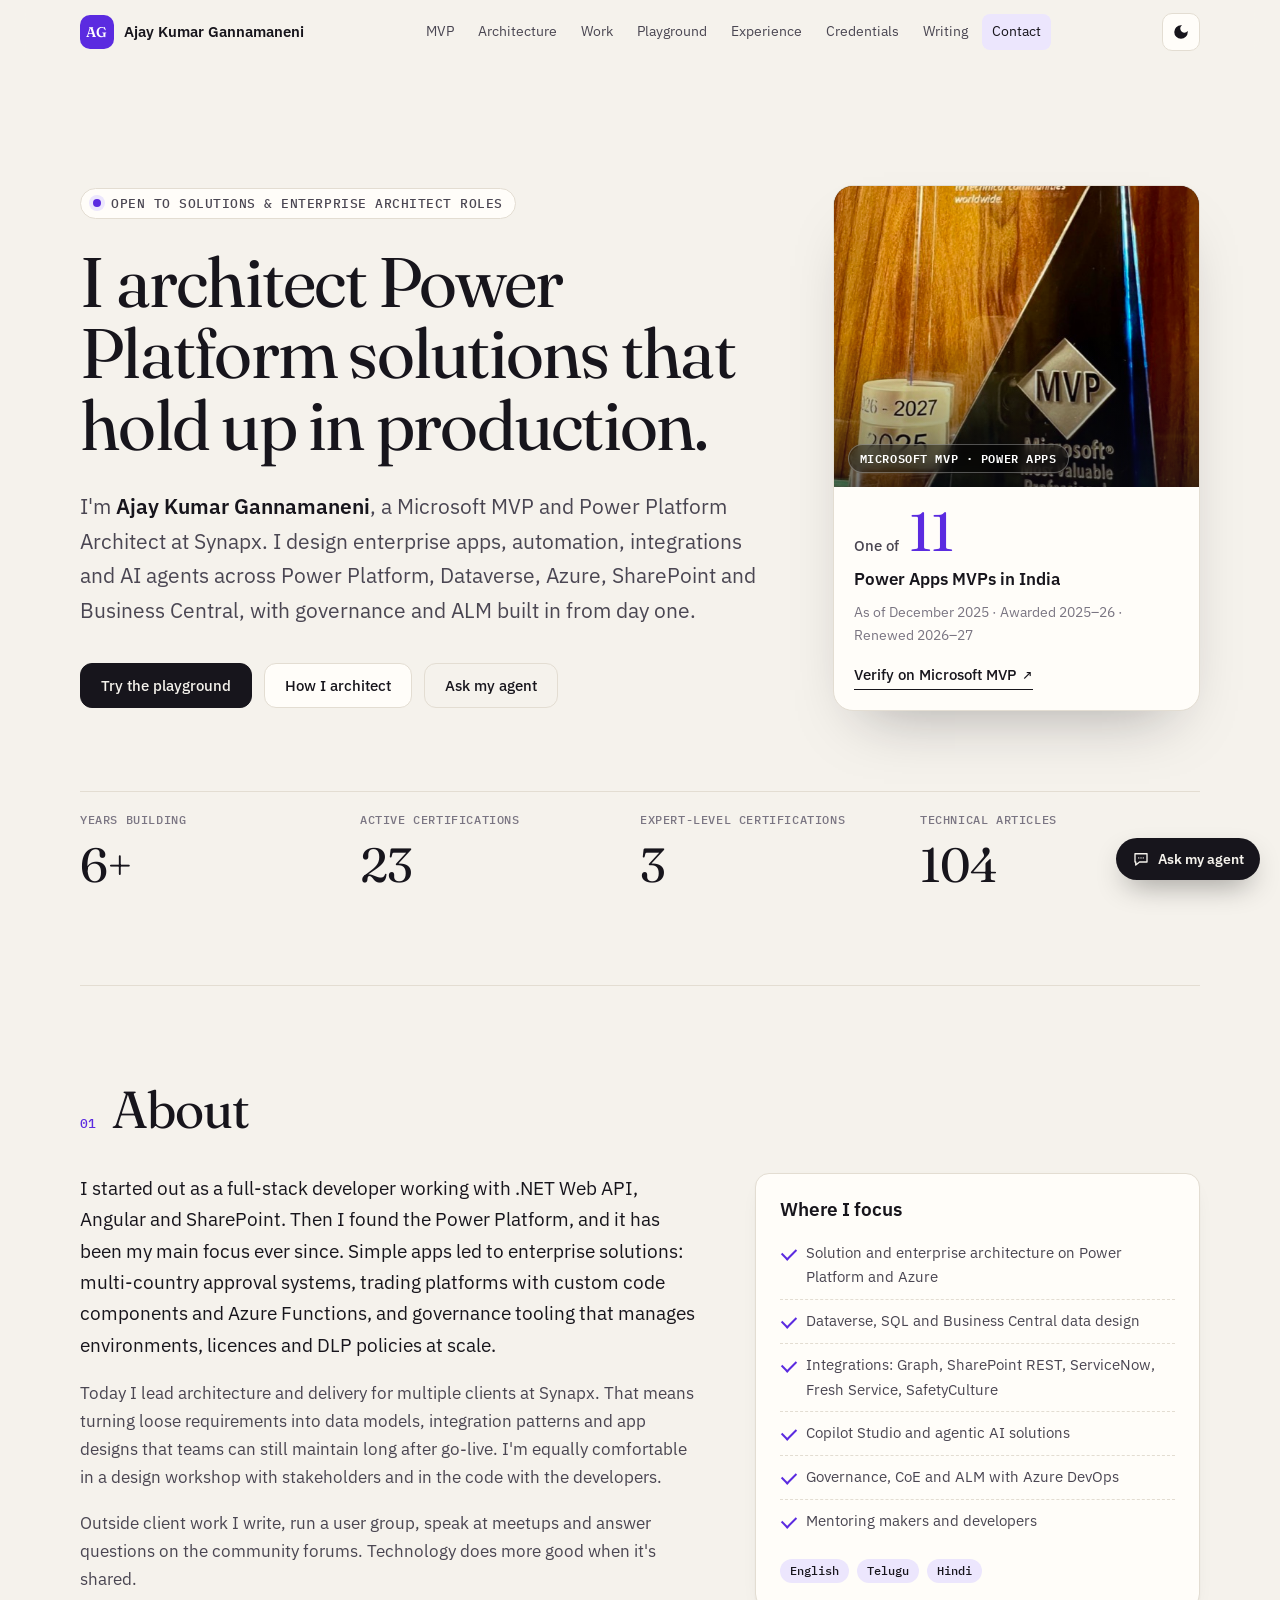
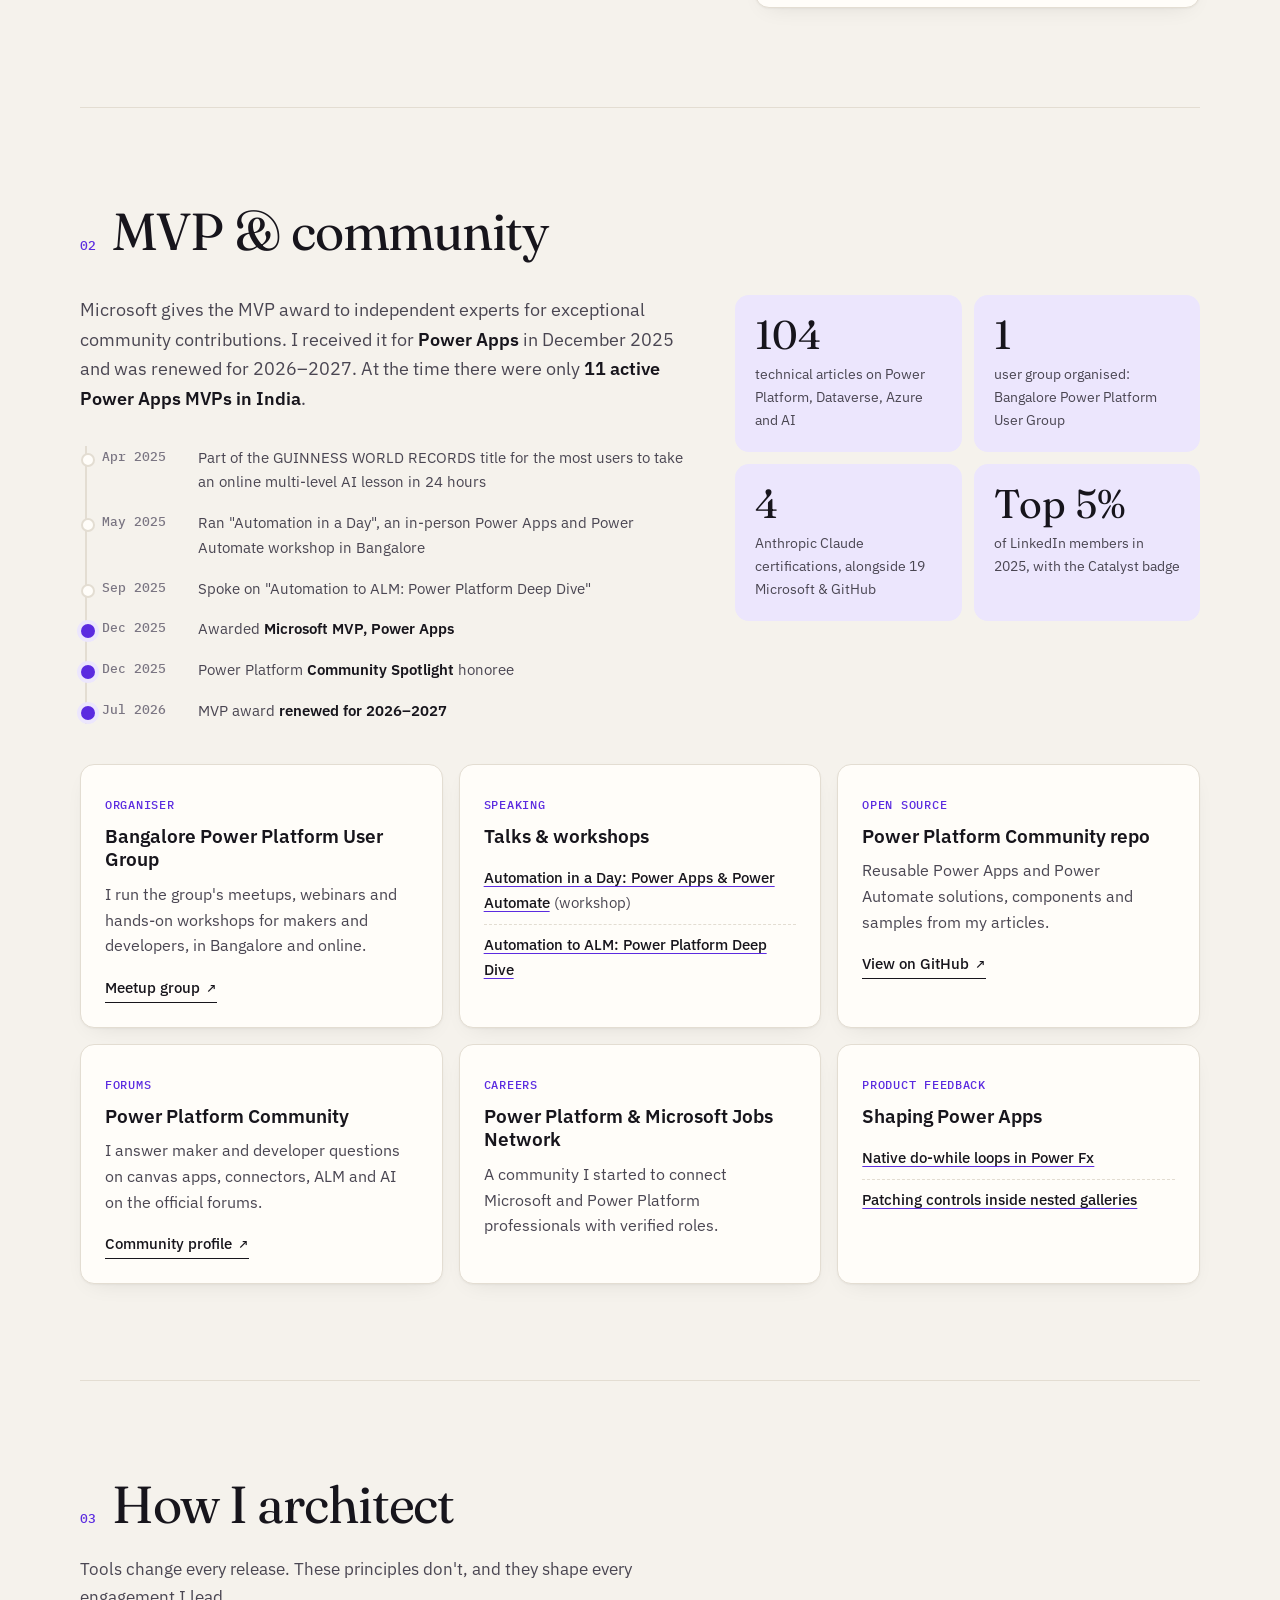
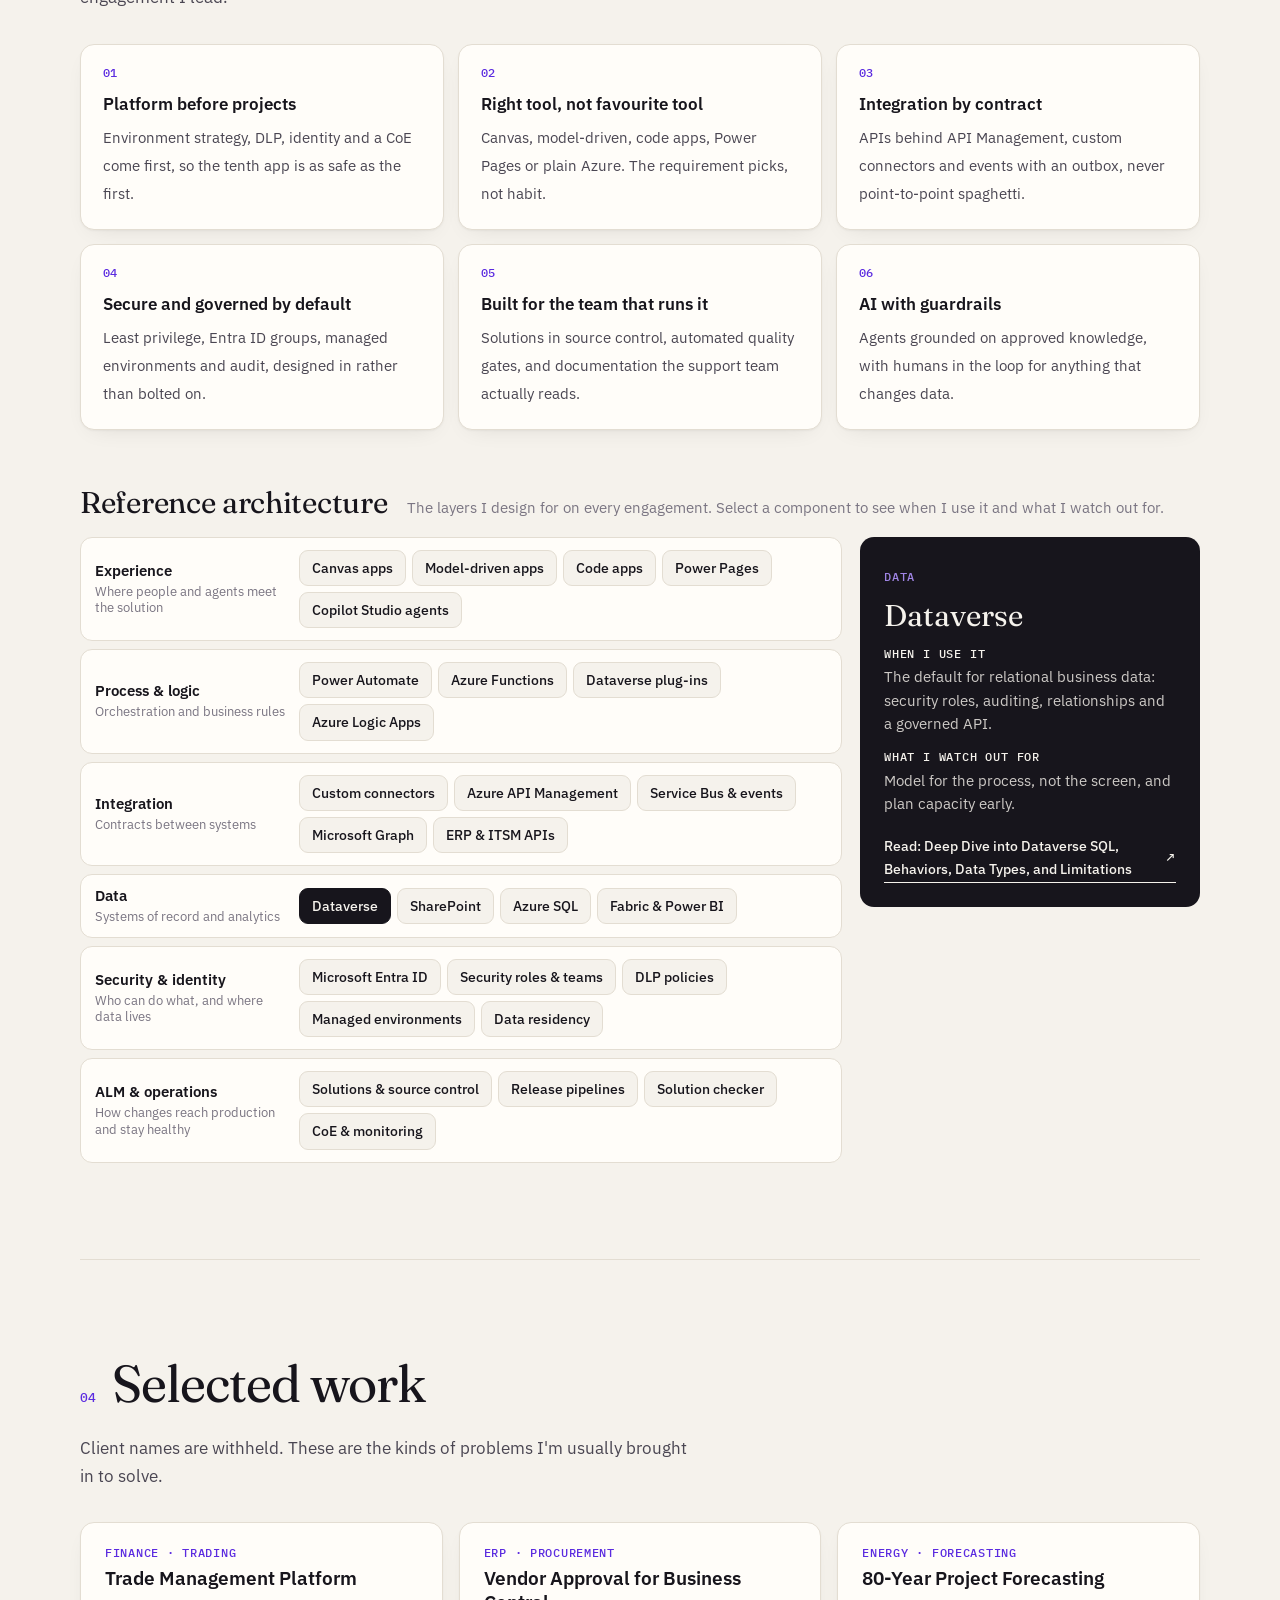
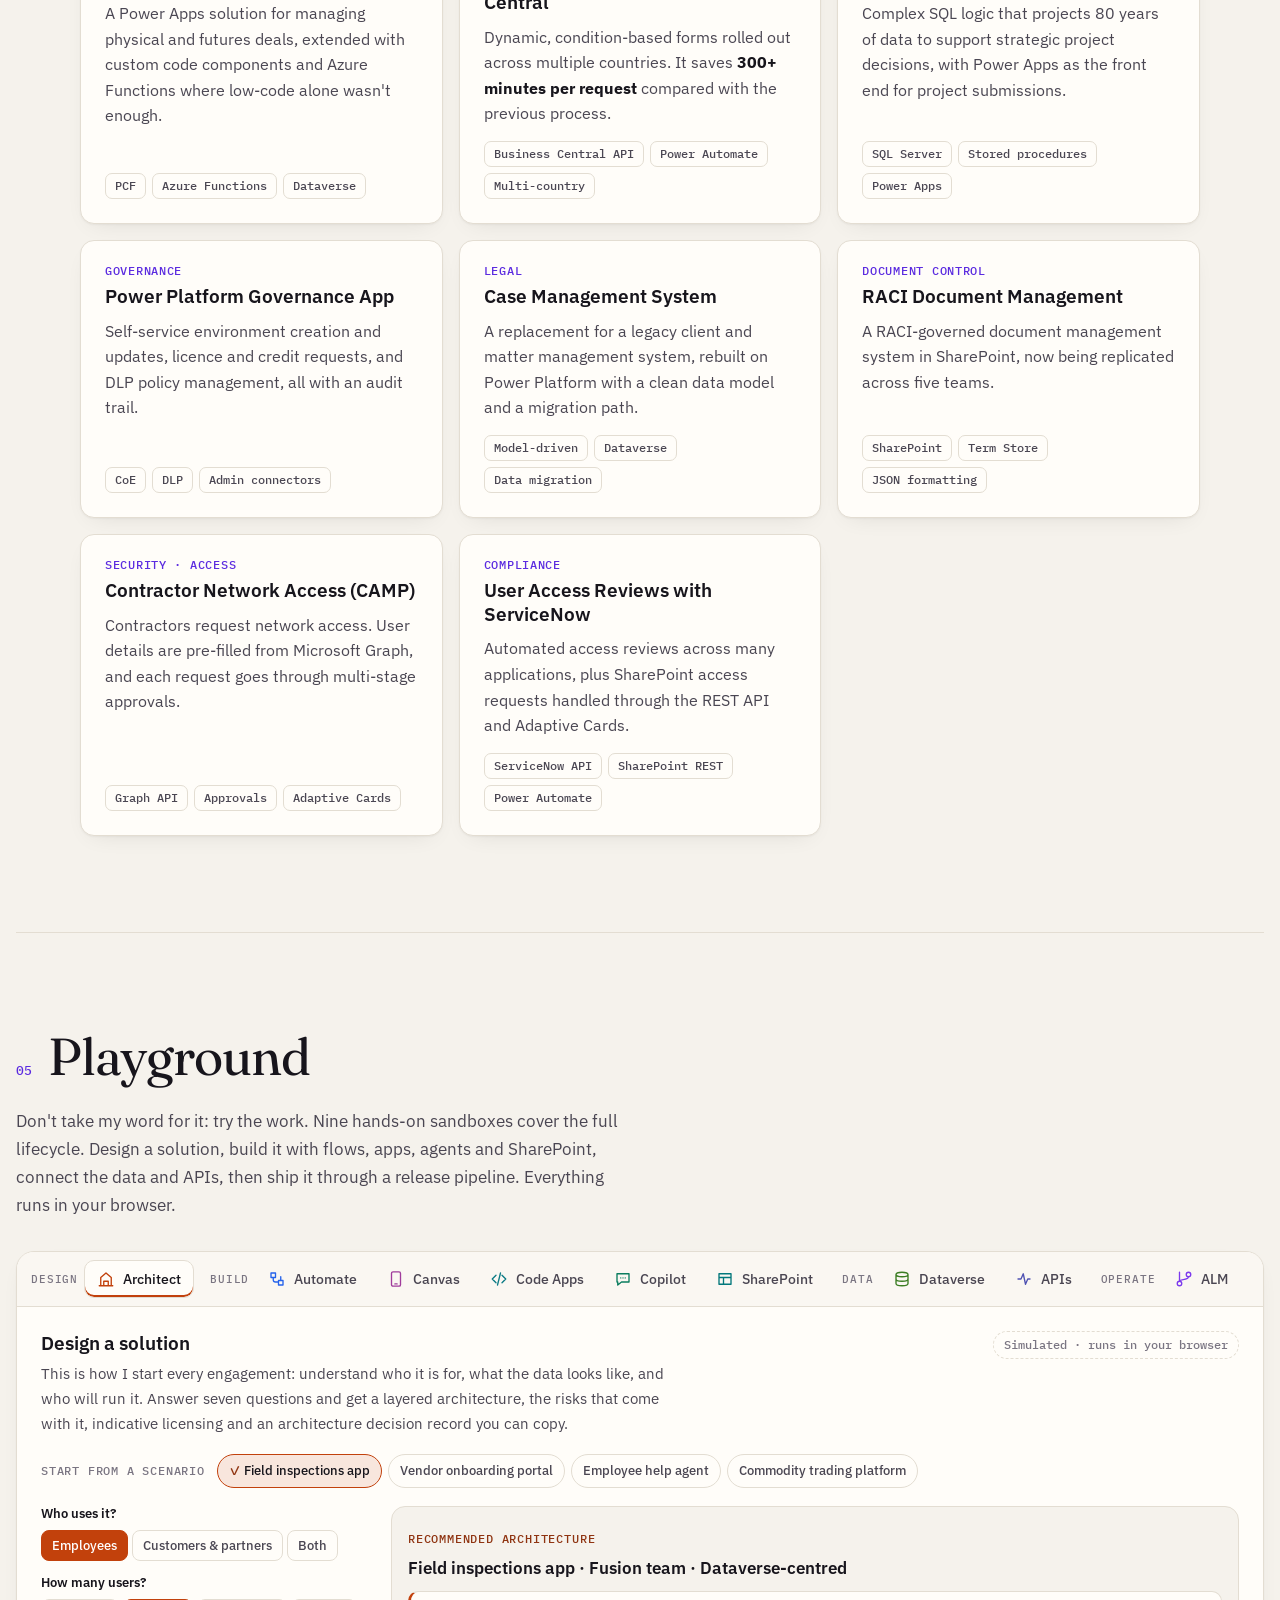
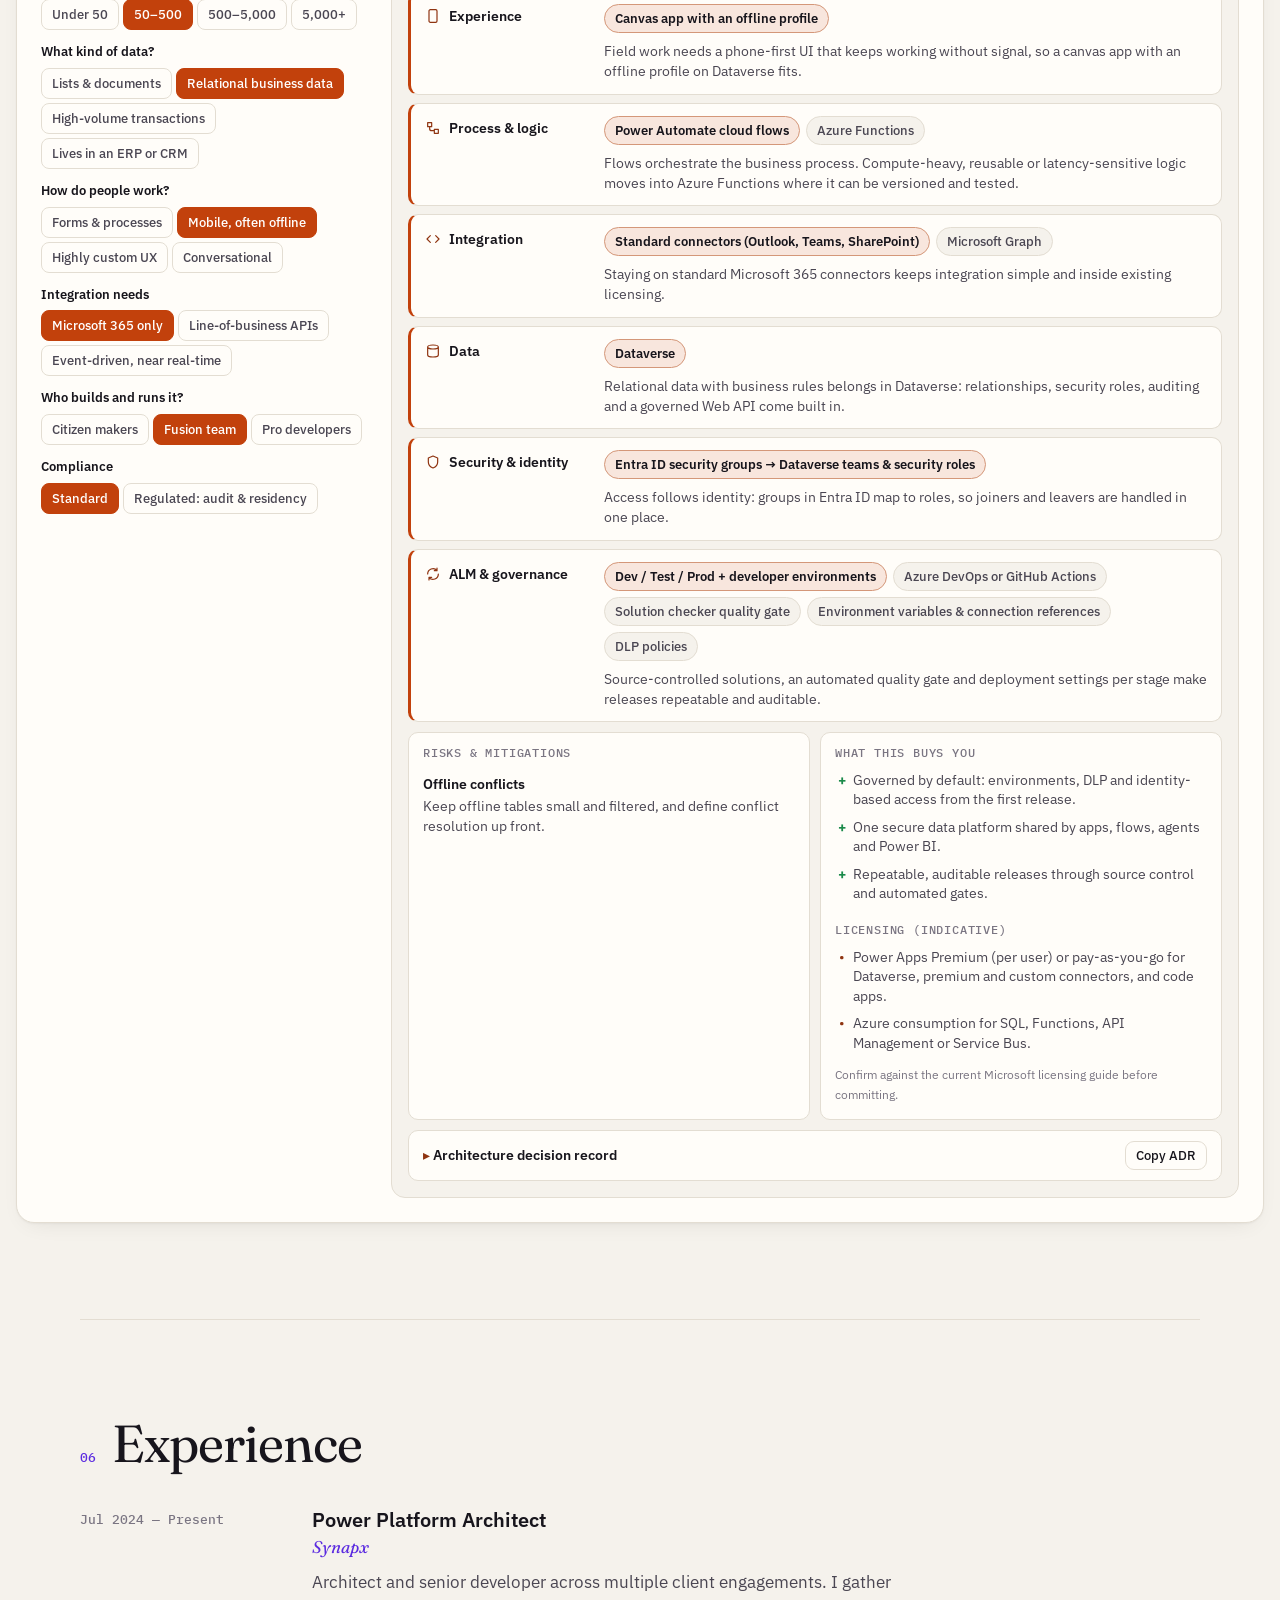
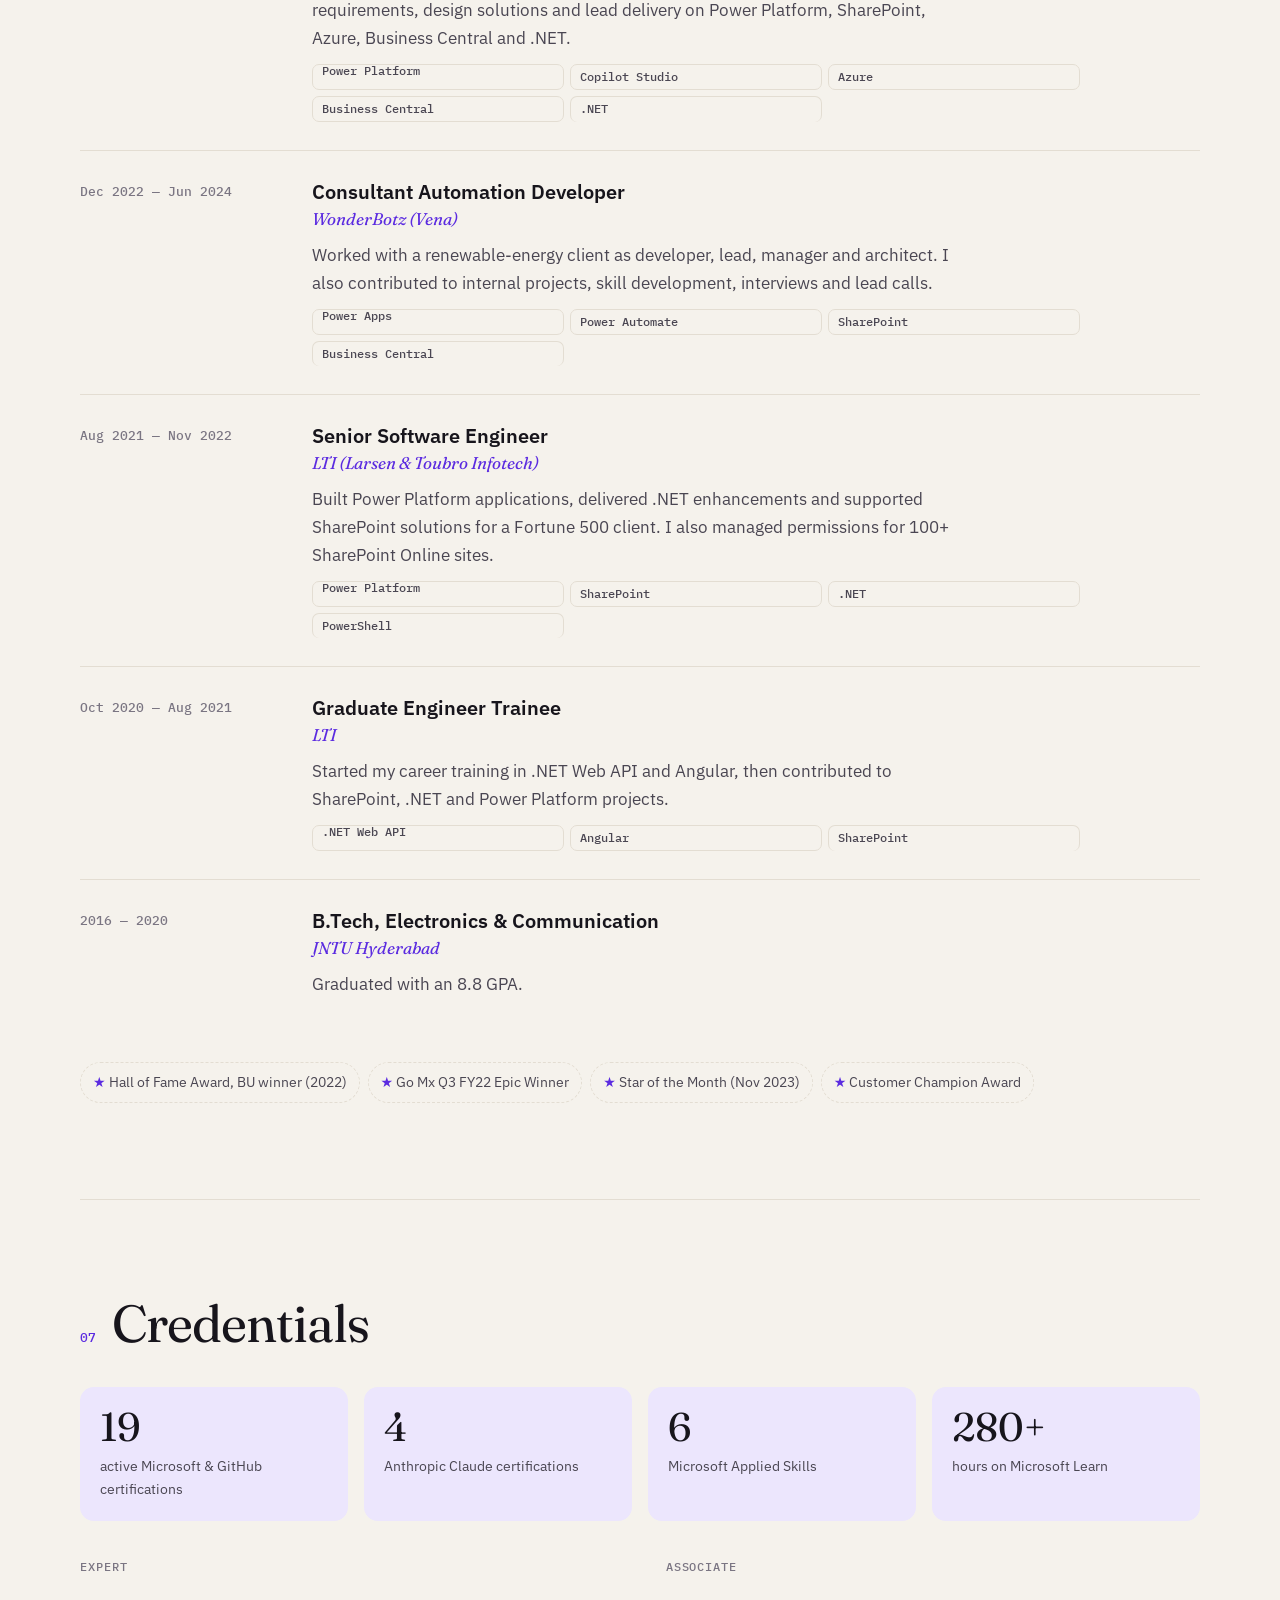
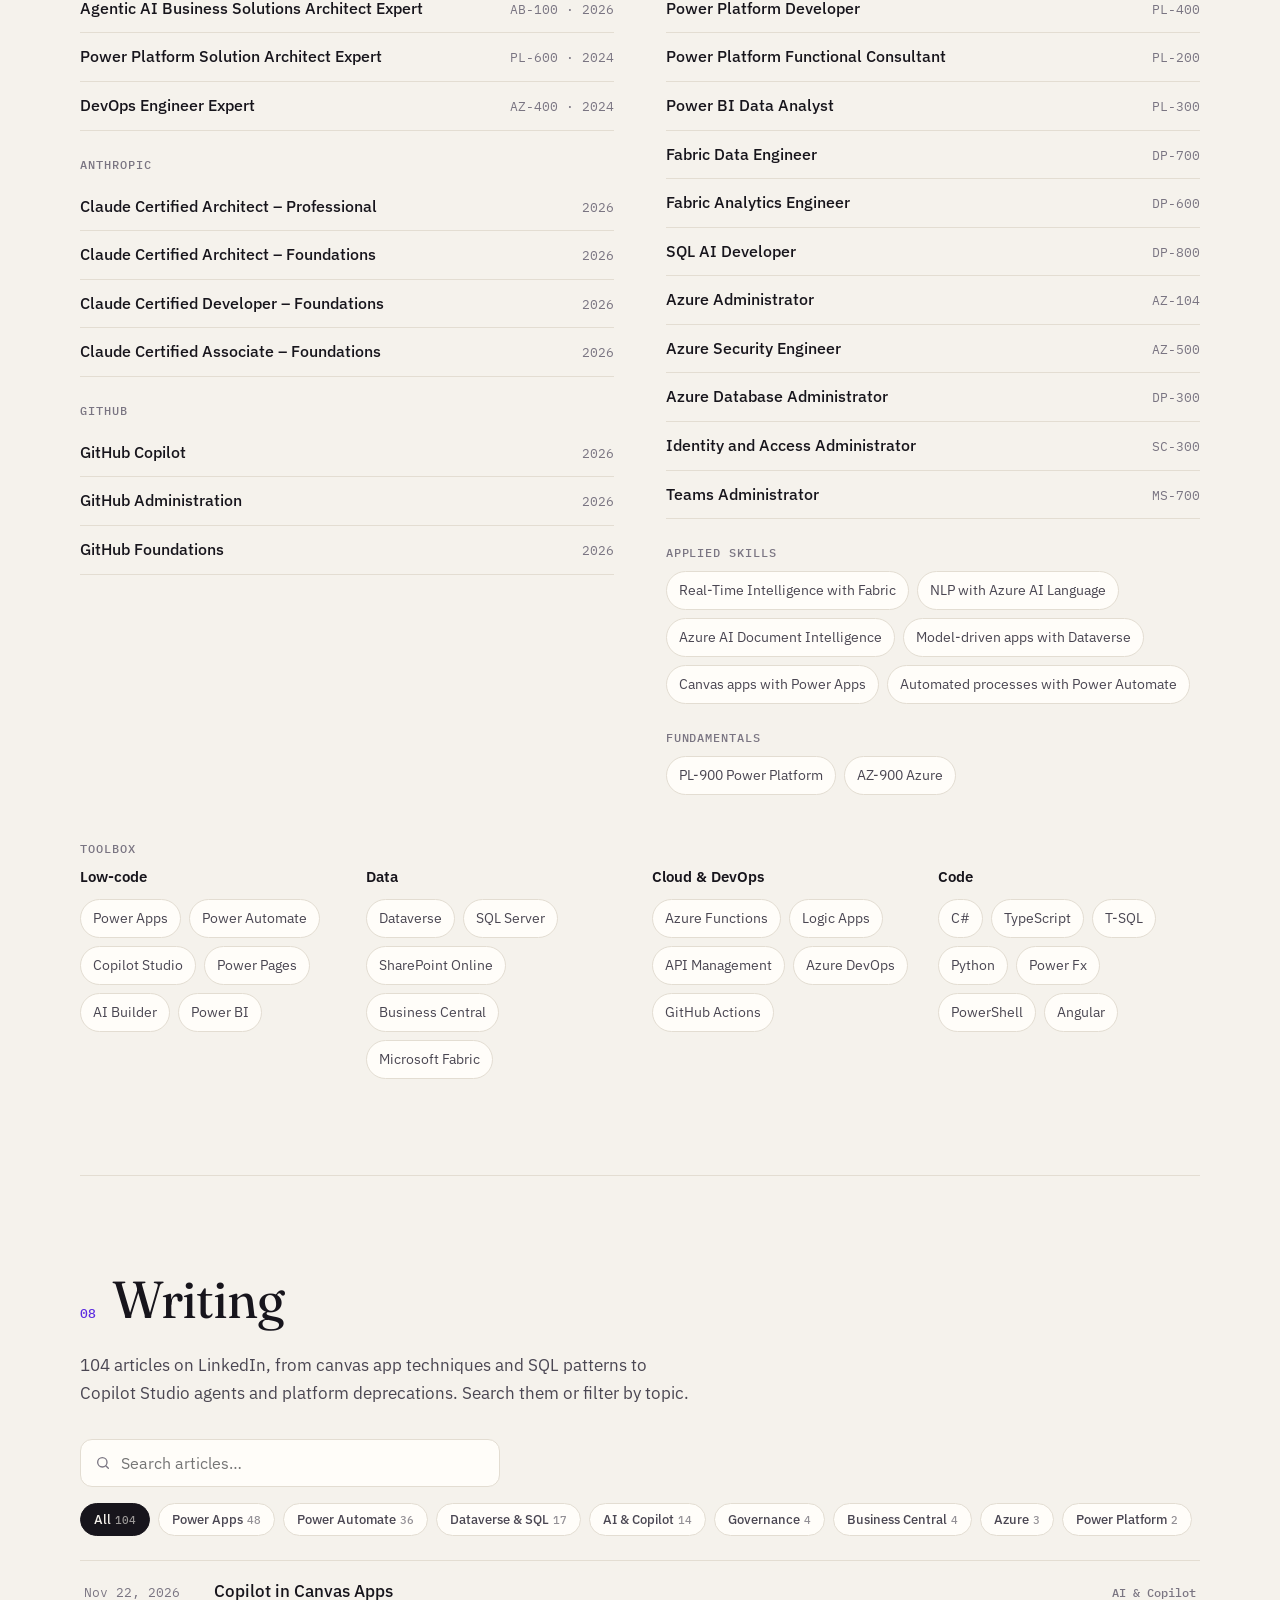
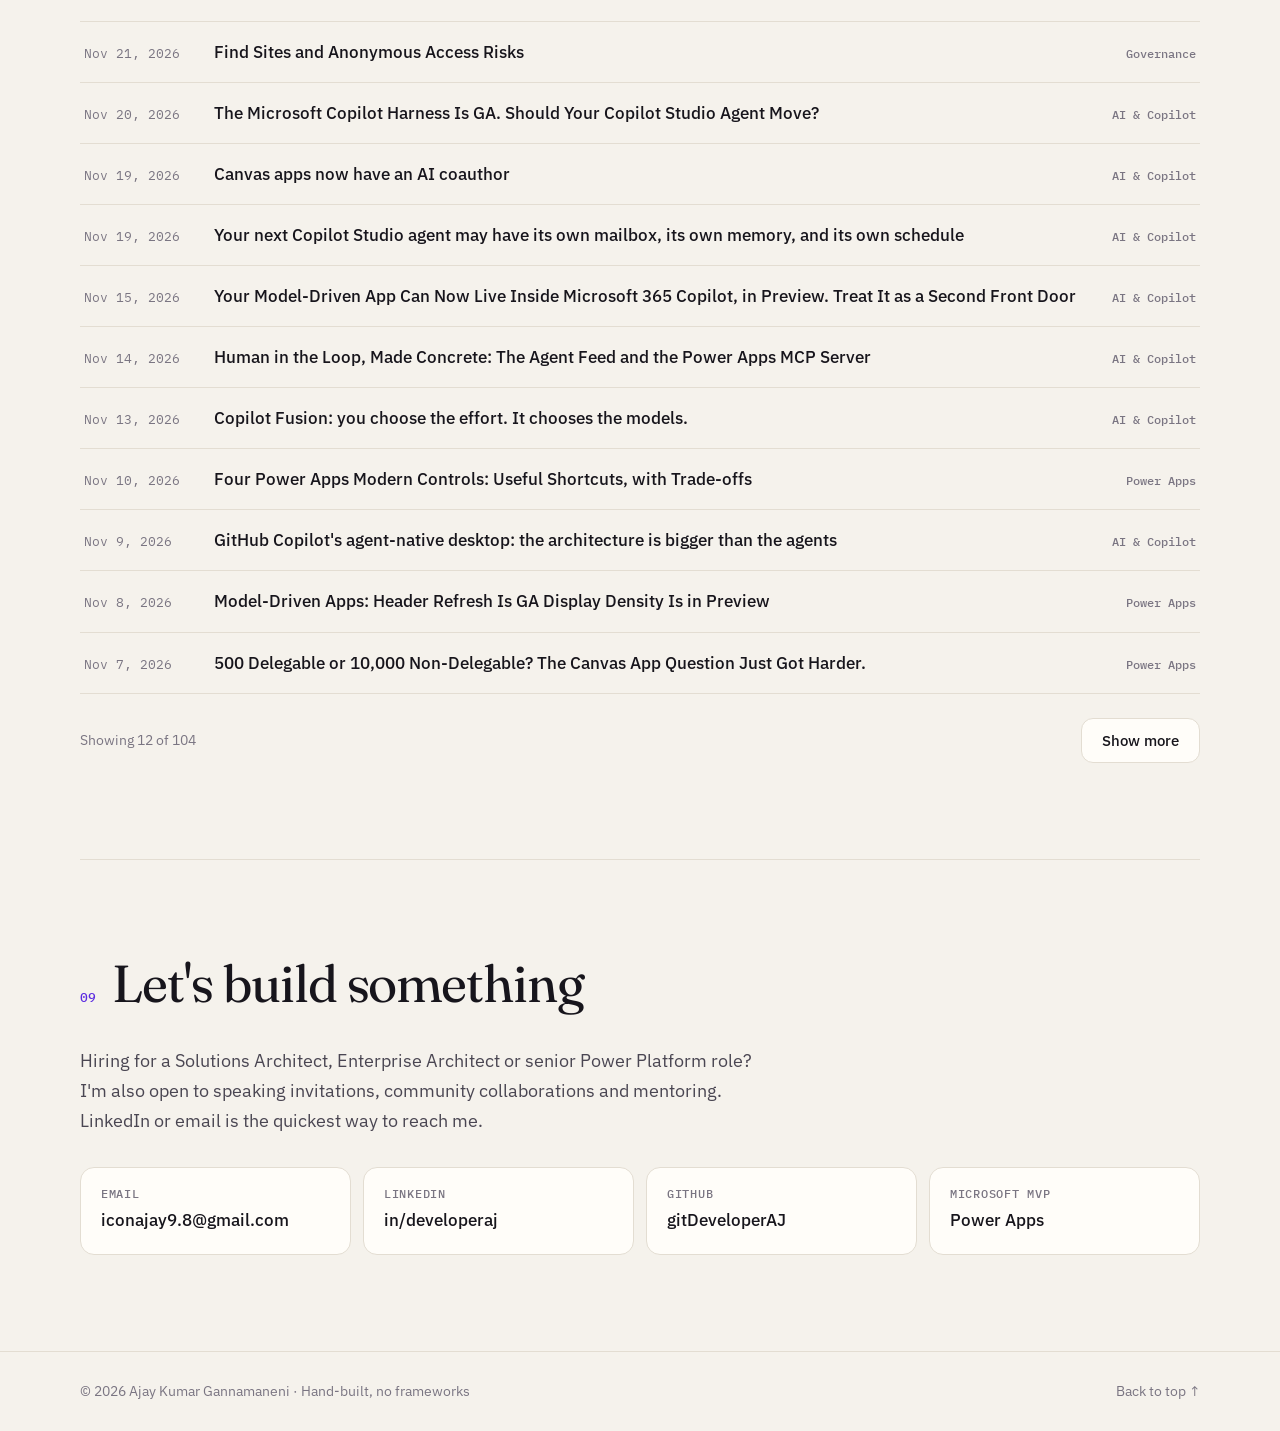
==== commit 8f8b9385: "Reposition portfolio for architect roles and expand the playground - Hero leads with architecture an" ====
--- a/index.html
+++ b/index.html
@@ -3,11 +3,15 @@
 <head>
   <meta charset="utf-8">
   <meta name="viewport" content="width=device-width, initial-scale=1">
-  <title>Ajay Kumar Gannamaneni — Power Platform Architect</title>
-  <meta name="description" content="Ajay Kumar Gannamaneni — Microsoft MVP (Power Apps) and Power Platform Architect building enterprise apps, automation and AI agents on Power Platform, Dataverse and Azure.">
-  <meta property="og:title" content="Ajay Kumar Gannamaneni — Power Platform Architect">
-  <meta property="og:description" content="Microsoft MVP for Power Apps. Enterprise Power Platform architecture, automation, Dataverse, Azure and agentic AI.">
-  <meta property="og:type" content="website">
+  <title>Ajay Kumar Gannamaneni · Microsoft MVP & Power Platform Architect</title>
+  <meta name="description" content="Ajay Kumar Gannamaneni is a Microsoft MVP for Power Apps and a Power Platform Architect who designs enterprise apps, automation, integrations and AI agents on Power Platform, Dataverse and Azure.">
+  <link rel="canonical" href="https://developerajgit.github.io/">
+  <meta property="og:type" content="profile">
+  <meta property="og:url" content="https://developerajgit.github.io/">
+  <meta property="og:title" content="Ajay Kumar Gannamaneni · Microsoft MVP & Power Platform Architect">
+  <meta property="og:description" content="Microsoft MVP for Power Apps. Solution architecture across Power Platform, Dataverse, Azure and agentic AI, with a hands-on playground.">
+  <meta property="og:image" content="https://developerajgit.github.io/assets/img/og.jpg">
+  <meta name="twitter:card" content="summary_large_image">
   <meta name="theme-color" content="#f5f2ec">
   <link rel="icon" href="data:image/svg+xml,%3Csvg xmlns='http://www.w3.org/2000/svg' viewBox='0 0 64 64'%3E%3Crect width='64' height='64' rx='14' fill='%235b2be0'/%3E%3Ctext x='50%25' y='56%25' text-anchor='middle' dominant-baseline='middle' font-family='Georgia,serif' font-size='30' fill='white'%3EAG%3C/text%3E%3C/svg%3E">
   <link rel="preconnect" href="https://fonts.googleapis.com">
@@ -18,6 +22,21 @@
   <script>
     try { var t = localStorage.getItem('theme'); if (t) document.documentElement.dataset.theme = t; } catch (e) {}
   </script>
+  <script type="application/ld+json">
+  {
+    "@context": "https://schema.org",
+    "@type": "Person",
+    "name": "Ajay Kumar Gannamaneni",
+    "url": "https://developerajgit.github.io/",
+    "image": "https://developerajgit.github.io/assets/img/mvp-award.jpg",
+    "jobTitle": "Power Platform Architect",
+    "worksFor": { "@type": "Organization", "name": "Synapx" },
+    "award": ["Microsoft MVP, Power Apps (2025–2026, 2026–2027)", "Power Platform Community Spotlight honoree, December 2025"],
+    "hasCredential": ["Microsoft Certified: Power Platform Solution Architect Expert", "Microsoft Certified: Agentic AI Business Solutions Architect Expert", "Microsoft Certified: DevOps Engineer Expert"],
+    "knowsAbout": ["Microsoft Power Platform", "Power Apps", "Power Automate", "Dataverse", "Copilot Studio", "Azure", "SharePoint", "Dynamics 365 Business Central", "Solution architecture", "Enterprise architecture", "ALM"],
+    "sameAs": ["https://www.linkedin.com/in/developeraj/", "https://github.com/gitDeveloperAJ", "https://mvp.microsoft.com/en-US/MVP/profile/eef3cb38-607a-4bc5-ac4e-5697401e72ff"]
+  }
+  </script>
 </head>
 <body>
   <a class="skip" href="#main">Skip to content</a>
@@ -26,12 +45,12 @@
     <div class="wrap nav-inner">
       <a class="brand" href="#top" aria-label="Home"><span class="mark">AG</span><span class="brand-name">Ajay Kumar Gannamaneni</span></a>
       <nav class="links" id="links" aria-label="Primary">
-        <a href="#about">About</a>
-        <a href="#experience">Experience</a>
+        <a href="#mvp">MVP</a>
+        <a href="#architecture">Architecture</a>
         <a href="#work">Work</a>
         <a href="#playground">Playground</a>
+        <a href="#experience">Experience</a>
         <a href="#credentials">Credentials</a>
-        <a href="#community">Community</a>
         <a href="#writing">Writing</a>
         <a href="#contact">Contact</a>
       </nav>
@@ -49,18 +68,35 @@
   <main id="main">
     <!-- HERO -->
     <section class="hero wrap">
-      <p class="eyebrow"><span class="dot"></span> Microsoft MVP · Power Apps · 2025–2027</p>
-      <h1>I design Power Platform solutions that hold up in production.</h1>
-      <p class="lede">I'm <strong>Ajay Kumar Gannamaneni</strong>, a Power Platform Architect at Synapx. I build apps, automation and AI agents on Power Apps, Power Automate, Dataverse, SharePoint, Business Central and Azure, and I care as much about governance and ALM as I do about the apps themselves.</p>
-      <div class="cta">
-        <a class="btn primary" href="#work">See selected work</a>
-        <a class="btn" href="#playground">Try the playground</a>
+      <div class="hero-grid">
+        <div class="hero-main">
+          <p class="eyebrow"><span class="dot"></span> Open to Solutions &amp; Enterprise Architect roles</p>
+          <h1>I architect Power Platform solutions that hold up in production.</h1>
+          <p class="lede">I'm <strong>Ajay Kumar Gannamaneni</strong>, a Microsoft MVP and Power Platform Architect at Synapx. I design enterprise apps, automation, integrations and AI agents across Power Platform, Dataverse, Azure, SharePoint and Business Central, with governance and ALM built in from day one.</p>
+          <div class="cta">
+            <a class="btn primary" href="#playground">Try the playground</a>
+            <a class="btn" href="#architecture">How I architect</a>
+            <button type="button" class="btn ghost" data-open-tab="agent">Ask my agent</button>
+          </div>
+        </div>
+        <aside class="mvp-card" aria-label="Microsoft MVP award">
+          <div class="mvp-photo">
+            <img src="assets/img/mvp-award.jpg" alt="Ajay's Microsoft MVP award trophy for 2025 and 2026 to 2027" width="600" height="900">
+            <span class="mvp-badge">Microsoft MVP · Power Apps</span>
+          </div>
+          <div class="mvp-card-body">
+            <p class="mvp-big"><span>One of</span> <b data-mvp-count>11</b></p>
+            <p class="mvp-sub">Power Apps MVPs in India</p>
+            <p class="mvp-meta">As of <span data-mvp-asof>December 2025</span> · Awarded 2025–26 · Renewed 2026–27</p>
+            <a class="arrow" href="https://mvp.microsoft.com/en-US/MVP/profile/eef3cb38-607a-4bc5-ac4e-5697401e72ff" target="_blank" rel="noopener">Verify on Microsoft MVP</a>
+          </div>
+        </aside>
       </div>
       <dl class="stats">
         <div><dt>Years building</dt><dd>6+</dd></div>
         <div><dt>Active certifications</dt><dd>23</dd></div>
-        <div><dt>Articles published</dt><dd>104</dd></div>
-        <div><dt>Power Apps MVPs in India</dt><dd>1 of 11</dd></div>
+        <div><dt>Expert-level certifications</dt><dd>3</dd></div>
+        <div><dt>Technical articles</dt><dd>104</dd></div>
       </dl>
     </section>
 
@@ -72,18 +108,18 @@
       </div>
       <div class="about-grid">
         <div class="prose">
-          <p>I started out as a full-stack developer working with .NET Web API, Angular and SharePoint. Then I found the Power Platform, and it has been my main focus ever since. Simple apps led to enterprise solutions: multi-country approval systems, trade management platforms with custom code components and Azure Functions, and governance tooling that manages environments, licences and DLP policies at scale.</p>
-          <p>Today I lead architecture and delivery for multiple clients at Synapx. That means turning loose requirements into data models, integration patterns and app designs that teams can maintain long after go-live.</p>
+          <p>I started out as a full-stack developer working with .NET Web API, Angular and SharePoint. Then I found the Power Platform, and it has been my main focus ever since. Simple apps led to enterprise solutions: multi-country approval systems, trading platforms with custom code components and Azure Functions, and governance tooling that manages environments, licences and DLP policies at scale.</p>
+          <p>Today I lead architecture and delivery for multiple clients at Synapx. That means turning loose requirements into data models, integration patterns and app designs that teams can still maintain long after go-live. I'm equally comfortable in a design workshop with stakeholders and in the code with the developers.</p>
           <p>Outside client work I write, run a user group, speak at meetups and answer questions on the community forums. Technology does more good when it's shared.</p>
         </div>
         <aside class="card focus">
           <h3>Where I focus</h3>
           <ul class="ticks">
-            <li>Solution architecture for canvas &amp; model-driven apps</li>
-            <li>Dataverse, SQL &amp; Business Central data design</li>
+            <li>Solution and enterprise architecture on Power Platform and Azure</li>
+            <li>Dataverse, SQL and Business Central data design</li>
             <li>Integrations: Graph, SharePoint REST, ServiceNow, Fresh Service, SafetyCulture</li>
-            <li>Copilot Studio &amp; agentic AI solutions</li>
-            <li>Governance, CoE, ALM with Azure DevOps</li>
+            <li>Copilot Studio and agentic AI solutions</li>
+            <li>Governance, CoE and ALM with Azure DevOps</li>
             <li>Mentoring makers and developers</li>
           </ul>
           <p class="langs"><span>English</span><span>Telugu</span><span>Hindi</span></p>
@@ -91,10 +127,173 @@
       </div>
     </section>
 
+    <!-- MVP & COMMUNITY -->
+    <section class="section wrap" id="mvp">
+      <div class="section-head">
+        <span class="num">02</span>
+        <h2>MVP &amp; community</h2>
+      </div>
+      <div class="mvp-grid">
+        <div class="mvp-story">
+          <p class="lede small">Microsoft gives the MVP award to independent experts for exceptional community contributions. I received it for <strong>Power Apps</strong> in December 2025 and was renewed for 2026–2027. At the time there were only <strong><span data-mvp-count>11</span> active Power Apps MVPs in India</strong>.</p>
+          <ol class="mvp-timeline">
+            <li><time>Apr 2025</time><span>Part of the GUINNESS WORLD RECORDS title for the most users to take an online multi-level AI lesson in 24 hours</span></li>
+            <li><time>May 2025</time><span>Ran "Automation in a Day", an in-person Power Apps and Power Automate workshop in Bangalore</span></li>
+            <li><time>Sep 2025</time><span>Spoke on "Automation to ALM: Power Platform Deep Dive"</span></li>
+            <li class="key"><time>Dec 2025</time><span>Awarded <b>Microsoft MVP, Power Apps</b></span></li>
+            <li class="key"><time>Dec 2025</time><span>Power Platform <b>Community Spotlight</b> honoree</span></li>
+            <li class="key"><time>Jul 2026</time><span>MVP award <b>renewed for 2026–2027</b></span></li>
+          </ol>
+        </div>
+        <div class="impact">
+          <div><strong>104</strong><span>technical articles on Power Platform, Dataverse, Azure and AI</span></div>
+          <div><strong>1</strong><span>user group organised: Bangalore Power Platform User Group</span></div>
+          <div><strong>4</strong><span>Anthropic Claude certifications, alongside 19 Microsoft &amp; GitHub</span></div>
+          <div><strong>Top 5%</strong><span>of LinkedIn members in 2025, with the Catalyst badge</span></div>
+        </div>
+      </div>
+      <div class="community-grid">
+        <article class="card">
+          <span class="kicker">Organiser</span>
+          <h3>Bangalore Power Platform User Group</h3>
+          <p>I run the group's meetups, webinars and hands-on workshops for makers and developers, in Bangalore and online.</p>
+          <a class="arrow" href="https://www.meetup.com/bangalore-power-platform-user-group/" target="_blank" rel="noopener">Meetup group</a>
+        </article>
+        <article class="card">
+          <span class="kicker">Speaking</span>
+          <h3>Talks &amp; workshops</h3>
+          <ul class="plain">
+            <li><a href="https://www.meetup.com/bangalore-power-platform-user-group/events/307680705/" target="_blank" rel="noopener">Automation in a Day: Power Apps &amp; Power Automate</a> (workshop)</li>
+            <li><a href="https://www.meetup.com/bangalore-power-platform-user-group/events/310986193/" target="_blank" rel="noopener">Automation to ALM: Power Platform Deep Dive</a></li>
+          </ul>
+        </article>
+        <article class="card">
+          <span class="kicker">Open source</span>
+          <h3>Power Platform Community repo</h3>
+          <p>Reusable Power Apps and Power Automate solutions, components and samples from my articles.</p>
+          <a class="arrow" href="https://github.com/gitDeveloperAJ/PowerPlatformCommunity" target="_blank" rel="noopener">View on GitHub</a>
+        </article>
+        <article class="card">
+          <span class="kicker">Forums</span>
+          <h3>Power Platform Community</h3>
+          <p>I answer maker and developer questions on canvas apps, connectors, ALM and AI on the official forums.</p>
+          <a class="arrow" href="https://community.powerplatform.com/profile/?userid=c68474d0-a619-f111-8341-0022482aabaf" target="_blank" rel="noopener">Community profile</a>
+        </article>
+        <article class="card">
+          <span class="kicker">Careers</span>
+          <h3>Power Platform &amp; Microsoft Jobs Network</h3>
+          <p>A community I started to connect Microsoft and Power Platform professionals with verified roles.</p>
+        </article>
+        <article class="card">
+          <span class="kicker">Product feedback</span>
+          <h3>Shaping Power Apps</h3>
+          <ul class="plain">
+            <li><a href="https://ideas.powerapps.com/d365community/idea/0b5dad78-ff8d-f011-aa43-0022484ddfef" target="_blank" rel="noopener">Native do-while loops in Power Fx</a></li>
+            <li><a href="https://ideas.powerapps.com/d365community/idea/efd4d67a-028e-f011-aa43-0022484ddfef" target="_blank" rel="noopener">Patching controls inside nested galleries</a></li>
+          </ul>
+        </article>
+      </div>
+    </section>
+
+    <!-- ARCHITECTURE -->
+    <section class="section wrap" id="architecture">
+      <div class="section-head">
+        <span class="num">03</span>
+        <h2>How I architect</h2>
+      </div>
+      <p class="section-intro">Tools change every release. These principles don't, and they shape every engagement I lead.</p>
+      <ol class="principles">
+        <li><b>Platform before projects</b><span>Environment strategy, DLP, identity and a CoE come first, so the tenth app is as safe as the first.</span></li>
+        <li><b>Right tool, not favourite tool</b><span>Canvas, model-driven, code apps, Power Pages or plain Azure. The requirement picks, not habit.</span></li>
+        <li><b>Integration by contract</b><span>APIs behind API Management, custom connectors and events with an outbox, never point-to-point spaghetti.</span></li>
+        <li><b>Secure and governed by default</b><span>Least privilege, Entra ID groups, managed environments and audit, designed in rather than bolted on.</span></li>
+        <li><b>Built for the team that runs it</b><span>Solutions in source control, automated quality gates, and documentation the support team actually reads.</span></li>
+        <li><b>AI with guardrails</b><span>Agents grounded on approved knowledge, with humans in the loop for anything that changes data.</span></li>
+      </ol>
+      <div class="ra-head-row">
+        <h3 class="sub-h">Reference architecture</h3>
+        <p class="muted">The layers I design for on every engagement. Select a component to see when I use it and what I watch out for.</p>
+      </div>
+      <div class="ra" id="ra"></div>
+    </section>
+
+    <!-- WORK -->
+    <section class="section wrap" id="work">
+      <div class="section-head">
+        <span class="num">04</span>
+        <h2>Selected work</h2>
+      </div>
+      <p class="section-intro">Client names are withheld. These are the kinds of problems I'm usually brought in to solve.</p>
+      <div class="work-grid">
+        <article class="card work">
+          <span class="kicker">Finance · Trading</span>
+          <h3>Trade Management Platform</h3>
+          <p>A Power Apps solution for managing physical and futures deals, extended with custom code components and Azure Functions where low-code alone wasn't enough.</p>
+          <ul class="chips"><li>PCF</li><li>Azure Functions</li><li>Dataverse</li></ul>
+        </article>
+        <article class="card work">
+          <span class="kicker">ERP · Procurement</span>
+          <h3>Vendor Approval for Business Central</h3>
+          <p>Dynamic, condition-based forms rolled out across multiple countries. It saves <strong>300+ minutes per request</strong> compared with the previous process.</p>
+          <ul class="chips"><li>Business Central API</li><li>Power Automate</li><li>Multi-country</li></ul>
+        </article>
+        <article class="card work">
+          <span class="kicker">Energy · Forecasting</span>
+          <h3>80-Year Project Forecasting</h3>
+          <p>Complex SQL logic that projects 80 years of data to support strategic project decisions, with Power Apps as the front end for project submissions.</p>
+          <ul class="chips"><li>SQL Server</li><li>Stored procedures</li><li>Power Apps</li></ul>
+        </article>
+        <article class="card work">
+          <span class="kicker">Governance</span>
+          <h3>Power Platform Governance App</h3>
+          <p>Self-service environment creation and updates, licence and credit requests, and DLP policy management, all with an audit trail.</p>
+          <ul class="chips"><li>CoE</li><li>DLP</li><li>Admin connectors</li></ul>
+        </article>
+        <article class="card work">
+          <span class="kicker">Legal</span>
+          <h3>Case Management System</h3>
+          <p>A replacement for a legacy client and matter management system, rebuilt on Power Platform with a clean data model and a migration path.</p>
+          <ul class="chips"><li>Model-driven</li><li>Dataverse</li><li>Data migration</li></ul>
+        </article>
+        <article class="card work">
+          <span class="kicker">Document Control</span>
+          <h3>RACI Document Management</h3>
+          <p>A RACI-governed document management system in SharePoint, now being replicated across five teams.</p>
+          <ul class="chips"><li>SharePoint</li><li>Term Store</li><li>JSON formatting</li></ul>
+        </article>
+        <article class="card work">
+          <span class="kicker">Security · Access</span>
+          <h3>Contractor Network Access (CAMP)</h3>
+          <p>Contractors request network access. User details are pre-filled from Microsoft Graph, and each request goes through multi-stage approvals.</p>
+          <ul class="chips"><li>Graph API</li><li>Approvals</li><li>Adaptive Cards</li></ul>
+        </article>
+        <article class="card work">
+          <span class="kicker">Compliance</span>
+          <h3>User Access Reviews with ServiceNow</h3>
+          <p>Automated access reviews across many applications, plus SharePoint access requests handled through the REST API and Adaptive Cards.</p>
+          <ul class="chips"><li>ServiceNow API</li><li>SharePoint REST</li><li>Power Automate</li></ul>
+        </article>
+      </div>
+    </section>
+
+    <!-- PLAYGROUND -->
+    <section class="section wrap wide" id="playground">
+      <div class="section-head">
+        <span class="num">05</span>
+        <h2>Playground</h2>
+      </div>
+      <p class="section-intro">Don't take my word for it: try the work. Nine hands-on sandboxes cover the full lifecycle. Design a solution, build it with flows, apps, agents and SharePoint, connect the data and APIs, then ship it through a release pipeline. Everything runs in your browser.</p>
+      <div class="pg" id="pg">
+        <div class="pg-tabs" role="tablist" aria-label="Choose a tool"></div>
+        <div class="pg-body"></div>
+      </div>
+      <noscript><p class="muted">The playground needs JavaScript.</p></noscript>
+    </section>
+
     <!-- EXPERIENCE -->
     <section class="section wrap" id="experience">
       <div class="section-head">
-        <span class="num">02</span>
+        <span class="num">06</span>
         <h2>Experience</h2>
       </div>
       <ol class="timeline">
@@ -102,7 +301,7 @@
           <div class="when">Jul 2024 — Present</div>
           <div class="what">
             <h3>Power Platform Architect <span class="at">Synapx</span></h3>
-            <p>Senior developer and architect across multiple client engagements. I gather requirements, design solutions and lead delivery on Power Platform, SharePoint, Azure, Business Central and .NET.</p>
+            <p>Architect and senior developer across multiple client engagements. I gather requirements, design solutions and lead delivery on Power Platform, SharePoint, Azure, Business Central and .NET.</p>
             <ul class="chips"><li>Power Platform</li><li>Copilot Studio</li><li>Azure</li><li>Business Central</li><li>.NET</li></ul>
           </div>
         </li>
@@ -138,85 +337,18 @@
           </div>
         </li>
       </ol>
-    </section>
-
-    <!-- WORK -->
-    <section class="section wrap" id="work">
-      <div class="section-head">
-        <span class="num">03</span>
-        <h2>Selected work</h2>
-      </div>
-      <p class="section-intro">Client names are withheld. These are the kinds of problems I'm usually brought in to solve.</p>
-      <div class="work-grid">
-        <article class="card work">
-          <span class="kicker">Finance · Trading</span>
-          <h3>Trade Management Platform</h3>
-          <p>A Power Apps solution for managing physical and futures deals, extended with custom code components and Azure Functions where low-code alone wasn't enough.</p>
-          <ul class="chips"><li>PCF</li><li>Azure Functions</li><li>Dataverse</li></ul>
-        </article>
-        <article class="card work">
-          <span class="kicker">ERP · Procurement</span>
-          <h3>Vendor Approval for Business Central</h3>
-          <p>Dynamic, condition-based forms rolled out across multiple countries. It saves <strong>300+ minutes per request</strong> compared with the previous process.</p>
-          <ul class="chips"><li>Business Central API</li><li>Power Automate</li><li>Multi-country</li></ul>
-        </article>
-        <article class="card work">
-          <span class="kicker">Energy · Forecasting</span>
-          <h3>80-Year Project Forecasting</h3>
-          <p>Complex SQL logic that projects 80 years of data to support strategic project decisions, with Power Apps as the front end for project submissions.</p>
-          <ul class="chips"><li>SQL Server</li><li>Stored procedures</li><li>Power Apps</li></ul>
-        </article>
-        <article class="card work">
-          <span class="kicker">Governance</span>
-          <h3>Power Platform Governance App</h3>
-          <p>Self-service environment creation and updates, licence and credit requests, and DLP policy management, all with an audit trail.</p>
-          <ul class="chips"><li>CoE</li><li>DLP</li><li>Admin connectors</li></ul>
-        </article>
-        <article class="card work">
-          <span class="kicker">Legal</span>
-          <h3>Case Management System</h3>
-          <p>A replacement for a legacy client and matter management system, rebuilt on Power Platform with a clean data model and a migration path.</p>
-          <ul class="chips"><li>Model-driven</li><li>Dataverse</li><li>Data migration</li></ul>
-        </article>
-        <article class="card work">
-          <span class="kicker">Document Control</span>
-          <h3>RACI Document Management</h3>
-          <p>A RACI-governed document management system in SharePoint, now being replicated across five teams.</p>
-          <ul class="chips"><li>SharePoint</li><li>Term Store</li><li>JSON formatting</li></ul>
-        </article>
-        <article class="card work">
-          <span class="kicker">Security · Access</span>
-          <h3>Contractor Network Access (CAMP)</h3>
-          <p>Contractors request network access. User details are pre-filled from Microsoft Graph, and each request goes through multi-stage approvals.</p>
-          <ul class="chips"><li>Graph API</li><li>Approvals</li><li>Adaptive Cards</li></ul>
-        </article>
-        <article class="card work">
-          <span class="kicker">Compliance</span>
-          <h3>User Access Reviews with ServiceNow</h3>
-          <p>Automated access reviews across many applications, plus SharePoint access requests handled through the REST API and Adaptive Cards.</p>
-          <ul class="chips"><li>ServiceNow API</li><li>SharePoint REST</li><li>Power Automate</li></ul>
-        </article>
-      </div>
-    </section>
-
-    <!-- PLAYGROUND -->
-    <section class="section wrap" id="playground">
-      <div class="section-head">
-        <span class="num">04</span>
-        <h2>Playground</h2>
-      </div>
-      <p class="section-intro">Try the tools I use every day. Build and run a flow, edit live Power Fx in a canvas app, ship a code app, ground a Copilot Studio agent, or query Dataverse three different ways. Everything runs in your browser.</p>
-      <div class="pg" id="pg">
-        <div class="pg-tabs" role="tablist" aria-label="Choose a tool"></div>
-        <div class="pg-body"></div>
-      </div>
-      <noscript><p class="muted">The playground needs JavaScript.</p></noscript>
+      <ul class="awards" aria-label="Workplace awards">
+        <li>Hall of Fame Award, BU winner (2022)</li>
+        <li>Go Mx Q3 FY22 Epic Winner</li>
+        <li>Star of the Month (Nov 2023)</li>
+        <li>Customer Champion Award</li>
+      </ul>
     </section>
 
     <!-- CREDENTIALS -->
     <section class="section wrap" id="credentials">
       <div class="section-head">
-        <span class="num">05</span>
+        <span class="num">07</span>
         <h2>Credentials</h2>
       </div>
       <div class="cred-summary">
@@ -282,70 +414,19 @@
         <div class="skill-groups">
           <div><h4>Low-code</h4><ul class="tags"><li>Power Apps</li><li>Power Automate</li><li>Copilot Studio</li><li>Power Pages</li><li>AI Builder</li><li>Power BI</li></ul></div>
           <div><h4>Data</h4><ul class="tags"><li>Dataverse</li><li>SQL Server</li><li>SharePoint Online</li><li>Business Central</li><li>Microsoft Fabric</li></ul></div>
-          <div><h4>Cloud &amp; DevOps</h4><ul class="tags"><li>Azure Functions</li><li>Logic Apps</li><li>Blob Storage</li><li>Azure DevOps</li><li>GitHub</li></ul></div>
+          <div><h4>Cloud &amp; DevOps</h4><ul class="tags"><li>Azure Functions</li><li>Logic Apps</li><li>API Management</li><li>Azure DevOps</li><li>GitHub Actions</li></ul></div>
           <div><h4>Code</h4><ul class="tags"><li>C#</li><li>TypeScript</li><li>T-SQL</li><li>Python</li><li>Power Fx</li><li>PowerShell</li><li>Angular</li></ul></div>
         </div>
-      </div>
-    </section>
-
-    <!-- COMMUNITY -->
-    <section class="section wrap" id="community">
-      <div class="section-head">
-        <span class="num">06</span>
-        <h2>Community</h2>
-      </div>
-      <div class="community-grid">
-        <article class="card feature">
-          <span class="kicker">Recognition</span>
-          <h3>Microsoft MVP — Power Apps</h3>
-          <p>First awarded in December 2025 and renewed for 2026–2027. At the time of the award, I was one of 11 active Power Apps MVPs in India.</p>
-          <a class="arrow" href="https://mvp.microsoft.com/en-US/MVP/profile/eef3cb38-607a-4bc5-ac4e-5697401e72ff" target="_blank" rel="noopener">MVP profile</a>
-        </article>
-        <article class="card">
-          <span class="kicker">Organiser</span>
-          <h3>Bangalore Power Platform User Group</h3>
-          <p>I run the group's meetups, webinars and hands-on workshops for makers and developers in Bangalore and online.</p>
-          <a class="arrow" href="https://www.meetup.com/bangalore-power-platform-user-group/" target="_blank" rel="noopener">Meetup group</a>
-        </article>
-        <article class="card">
-          <span class="kicker">Speaking</span>
-          <h3>Talks &amp; workshops</h3>
-          <ul class="plain">
-            <li><a href="https://www.meetup.com/bangalore-power-platform-user-group/events/307680705/" target="_blank" rel="noopener">Automation in a Day: Power Apps &amp; Power Automate</a> — in-person workshop, May 2025</li>
-            <li><a href="https://www.meetup.com/bangalore-power-platform-user-group/events/310986193/" target="_blank" rel="noopener">Automation to ALM: Power Platform Deep Dive</a> — Sep 2025</li>
-          </ul>
-        </article>
-        <article class="card">
-          <span class="kicker">Open source</span>
-          <h3>Power Platform Community repo</h3>
-          <p>Reusable Power Apps and Power Automate solutions, components and samples from my articles.</p>
-          <a class="arrow" href="https://github.com/gitDeveloperAJ/PowerPlatformCommunity" target="_blank" rel="noopener">View on GitHub</a>
-        </article>
-        <article class="card">
-          <span class="kicker">Forums</span>
-          <h3>Power Platform Community</h3>
-          <p>I answer maker and developer questions on canvas apps, connectors, ALM and AI on the official forums.</p>
-          <a class="arrow" href="https://community.powerplatform.com/profile/?userid=c68474d0-a619-f111-8341-0022482aabaf" target="_blank" rel="noopener">Community profile</a>
-        </article>
-        <article class="card">
-          <span class="kicker">Milestones</span>
-          <h3>Along the way</h3>
-          <ul class="plain">
-            <li>Part of the GUINNESS WORLD RECORDS title for the most users to take an online multi-level AI lesson in 24 hours (AI Skills Fest, April 2025)</li>
-            <li>Product ideas: native do-while loops in Power Fx, nested gallery patching</li>
-            <li>Hall of Fame BU Winner &amp; Epic Winner (2022), Star of the Month (Nov 2023), Customer Champion Award</li>
-          </ul>
-        </article>
       </div>
     </section>
 
     <!-- WRITING -->
     <section class="section wrap" id="writing">
       <div class="section-head">
-        <span class="num">07</span>
+        <span class="num">08</span>
         <h2>Writing</h2>
       </div>
-      <p class="section-intro">104 articles on LinkedIn, from canvas app tricks and SQL patterns to Copilot Studio agents and platform deprecations. Search them or filter by topic.</p>
+      <p class="section-intro">104 articles on LinkedIn, from canvas app techniques and SQL patterns to Copilot Studio agents and platform deprecations. Search them or filter by topic.</p>
       <div class="filters">
         <label class="search">
           <svg viewBox="0 0 24 24" width="16" height="16" aria-hidden="true"><circle cx="11" cy="11" r="7" fill="none" stroke="currentColor" stroke-width="2"/><path d="M20 20l-3.5-3.5" stroke="currentColor" stroke-width="2" stroke-linecap="round"/></svg>
@@ -363,10 +444,10 @@
     <!-- CONTACT -->
     <section class="section wrap contact" id="contact">
       <div class="section-head">
-        <span class="num">08</span>
+        <span class="num">09</span>
         <h2>Let's build something</h2>
       </div>
-      <p class="lede small">I'm open to architecture work, speaking invitations, community collaborations and mentoring. The quickest way to reach me is LinkedIn or email.</p>
+      <p class="lede small">Hiring for a Solutions Architect, Enterprise Architect or senior Power Platform role? I'm also open to speaking invitations, community collaborations and mentoring. LinkedIn or email is the quickest way to reach me.</p>
       <div class="contact-links">
         <a class="contact-card" href="mailto:iconajay9.8@gmail.com"><span>Email</span><b>iconajay9.8@gmail.com</b></a>
         <a class="contact-card" href="https://www.linkedin.com/in/developeraj/" target="_blank" rel="noopener"><span>LinkedIn</span><b>in/developeraj</b></a>
@@ -376,16 +457,32 @@
     </section>
   </main>
 
+  <button type="button" class="fab" data-open-tab="agent" aria-label="Ask my agent">
+    <svg viewBox="0 0 24 24" width="18" height="18" aria-hidden="true"><path d="M4 5h16v11H10l-5 4v-4H4zM9 10.5h.01M12 10.5h.01M15 10.5h.01" fill="none" stroke="currentColor" stroke-width="1.8" stroke-linecap="round" stroke-linejoin="round"/></svg>
+    <span>Ask my agent</span>
+  </button>
+
   <footer class="footer">
     <div class="wrap footer-inner">
-      <span>© <span id="year">2026</span> Ajay Kumar Gannamaneni</span>
+      <span>© <span id="year">2026</span> Ajay Kumar Gannamaneni · Hand-built, no frameworks</span>
       <a href="#top">Back to top ↑</a>
     </div>
   </footer>
 
   <script src="assets/articles.js"></script>
   <script src="assets/main.js"></script>
+  <script src="assets/architecture.js"></script>
   <script src="assets/powerfx.js"></script>
-  <script src="assets/playground.js"></script>
+  <script src="assets/playground/core.js"></script>
+  <script src="assets/playground/architect.js"></script>
+  <script src="assets/playground/flow.js"></script>
+  <script src="assets/playground/canvas.js"></script>
+  <script src="assets/playground/codeapps.js"></script>
+  <script src="assets/playground/agent.js"></script>
+  <script src="assets/playground/sharepoint.js"></script>
+  <script src="assets/playground/dataverse.js"></script>
+  <script src="assets/playground/apis.js"></script>
+  <script src="assets/playground/alm.js"></script>
+  <script src="assets/playground/boot.js"></script>
 </body>
 </html>
--- a/assets/styles.css
+++ b/assets/styles.css
@@ -220,3 +220,91 @@
   .contact-links { grid-template-columns: 1fr; }
   .cred-list li { flex-direction: column; gap: 4px; }
 }
+
+/* ===== Wide container for the playground ===== */
+.wrap.wide { width: min(1320px, 100% - 32px); }
+
+/* ===== Hero with MVP card ===== */
+.hero-grid { display: grid; grid-template-columns: minmax(0, 1.5fr) minmax(280px, .8fr); gap: clamp(28px, 5vw, 64px); align-items: center; }
+.hero h1 { max-width: 16ch; }
+.btn.ghost { background: transparent; }
+.mvp-card { border: 1px solid var(--line); border-radius: 20px; overflow: hidden; background: var(--surface); box-shadow: 0 30px 60px -30px rgba(23, 21, 28, .35); max-width: 380px; width: 100%; justify-self: end; }
+.mvp-photo { position: relative; aspect-ratio: 4 / 3.3; overflow: hidden; background: #2a1d12; }
+.mvp-photo img { width: 100%; height: 100%; object-fit: cover; object-position: 50% 66%; display: block; }
+.mvp-photo::after { content: ""; position: absolute; inset: 0; background: linear-gradient(to top, rgba(10, 10, 20, .6), transparent 50%); }
+.mvp-badge { position: absolute; left: 14px; bottom: 14px; z-index: 1; font: 600 11.5px/1 var(--mono); letter-spacing: .05em; text-transform: uppercase; color: #fff; background: rgba(0, 0, 0, .38); -webkit-backdrop-filter: blur(6px); backdrop-filter: blur(6px); border: 1px solid rgba(255, 255, 255, .3); padding: 8px 11px; border-radius: 999px; }
+.mvp-card-body { padding: 18px 20px 20px; }
+.mvp-big { margin: 0; font: 400 54px/1 var(--serif); letter-spacing: -.02em; display: flex; align-items: baseline; gap: 10px; }
+.mvp-big span { font: 500 15px/1 var(--sans); color: var(--ink-2); letter-spacing: 0; }
+.mvp-big b { font-weight: 400; color: var(--accent); }
+.mvp-sub { margin: 6px 0 0; font-weight: 600; font-size: 17px; }
+.mvp-meta { margin: 8px 0 14px; font-size: 13.5px; color: var(--muted); }
+
+/* ===== MVP & community ===== */
+.mvp-grid { display: grid; grid-template-columns: minmax(0, 1.3fr) minmax(0, 1fr); gap: clamp(24px, 4vw, 56px); margin-bottom: 32px; align-items: start; }
+.mvp-story .lede { margin-bottom: 24px; }
+.mvp-timeline { position: relative; padding-left: 22px; }
+.mvp-timeline::before { content: ""; position: absolute; left: 5px; top: 8px; bottom: 8px; border-left: 2px solid var(--line); }
+.mvp-timeline li { position: relative; display: grid; grid-template-columns: 84px 1fr; gap: 12px; padding: 8px 0; font-size: 15px; color: var(--ink-2); }
+.mvp-timeline li::before { content: ""; position: absolute; left: -21px; top: 15px; width: 10px; height: 10px; border-radius: 50%; background: var(--surface); border: 2px solid var(--line); }
+.mvp-timeline li.key::before { background: var(--accent); border-color: var(--accent); box-shadow: 0 0 0 4px var(--accent-soft); }
+.mvp-timeline time { font: 500 12.5px/1.7 var(--mono); color: var(--muted); }
+.mvp-timeline b { color: var(--ink); font-weight: 600; }
+.impact { display: grid; grid-template-columns: 1fr 1fr; gap: 12px; }
+.impact > div { padding: 20px; border-radius: var(--radius); background: var(--accent-soft); }
+.impact strong { display: block; font: 400 40px/1 var(--serif); }
+.impact span { display: block; margin-top: 8px; font-size: 14px; color: var(--ink-2); }
+
+/* ===== How I architect ===== */
+.principles { display: grid; grid-template-columns: repeat(3, 1fr); gap: 14px; counter-reset: pr; margin-bottom: 56px; }
+.principles li { counter-increment: pr; padding: 22px; border: 1px solid var(--line); border-radius: var(--radius); background: var(--surface); box-shadow: var(--shadow); }
+.principles li::before { content: counter(pr, decimal-leading-zero); display: block; font: 500 12px/1 var(--mono); color: var(--accent); margin-bottom: 14px; }
+.principles b { display: block; font: 600 17px/1.3 var(--sans); margin-bottom: 8px; }
+.principles span { font-size: 15px; color: var(--ink-2); }
+.ra-head-row { display: flex; flex-wrap: wrap; align-items: baseline; gap: 8px 20px; margin-bottom: 16px; }
+.ra-head-row p { margin: 0; font-size: 15px; }
+.sub-h { font: 400 30px/1.1 var(--serif); letter-spacing: -.01em; }
+.ra { display: grid; grid-template-columns: minmax(0, 1fr) 340px; gap: 18px; align-items: start; }
+.ra-grid { display: flex; flex-direction: column; gap: 8px; }
+.ra-row { display: grid; grid-template-columns: 190px minmax(0, 1fr); gap: 14px; align-items: center; padding: 12px 14px; border-radius: 12px; border: 1px solid var(--line); background: var(--surface); }
+.ra-head b { display: block; font: 600 15px/1.2 var(--sans); }
+.ra-head small { display: block; margin-top: 3px; font-size: 12.5px; color: var(--muted); line-height: 1.35; }
+.ra-items { display: flex; flex-wrap: wrap; gap: 6px; }
+.ra-item { font: 500 13.5px/1.2 var(--sans); padding: 9px 12px; border-radius: 9px; border: 1px solid var(--line); background: var(--bg); color: var(--ink); cursor: pointer; transition: border-color .15s, background .15s, transform .15s; }
+.ra-item:hover { border-color: var(--accent); transform: translateY(-1px); }
+.ra-item[aria-pressed="true"] { background: var(--ink); color: var(--bg); border-color: var(--ink); }
+.ra-detail { position: sticky; top: 84px; padding: 24px; border-radius: var(--radius); background: var(--ink); color: var(--bg); min-height: 280px; }
+.ra-k { font: 500 11.5px/1 var(--mono); text-transform: uppercase; letter-spacing: .07em; color: color-mix(in srgb, var(--accent) 55%, var(--bg)); }
+.ra-detail h4 { font: 400 30px/1.1 var(--serif); margin: 10px 0 16px; }
+.ra-detail p { margin: 0 0 16px; font-size: 15px; color: color-mix(in srgb, var(--bg) 82%, transparent); line-height: 1.55; }
+.ra-detail p b { display: block; font: 500 11.5px/1 var(--mono); text-transform: uppercase; letter-spacing: .07em; color: var(--bg); margin-bottom: 6px; }
+.ra-detail .arrow { font-size: 14px; }
+.ra-detail .arrow:hover { color: color-mix(in srgb, var(--accent) 55%, var(--bg)); }
+
+/* ===== Awards & floating agent button ===== */
+.awards { display: flex; flex-wrap: wrap; gap: 8px; margin-top: 24px; }
+.awards li { font-size: 14px; padding: 8px 12px; border-radius: 999px; border: 1px dashed var(--line); color: var(--ink-2); }
+.awards li::before { content: "★ "; color: var(--accent); }
+.fab { position: fixed; right: 20px; bottom: 20px; z-index: 60; display: inline-flex; align-items: center; gap: 8px; padding: 12px 16px; border-radius: 999px; border: 0; background: var(--ink); color: var(--bg); font: 600 14px/1 var(--sans); cursor: pointer; box-shadow: 0 12px 30px -10px rgba(0, 0, 0, .45); transition: transform .2s, opacity .2s, background .2s; }
+.fab:hover { transform: translateY(-2px); background: var(--accent); color: var(--accent-ink); }
+.fab.hide { opacity: 0; pointer-events: none; transform: translateY(10px); }
+
+@media (max-width: 960px) {
+  .hero-grid { grid-template-columns: 1fr; }
+  .mvp-card { justify-self: start; max-width: 560px; display: grid; grid-template-columns: .9fr 1fr; }
+  .mvp-photo { aspect-ratio: auto; min-height: 230px; }
+  .mvp-card-body { align-self: center; }
+  .mvp-grid, .ra { grid-template-columns: 1fr; }
+  .principles { grid-template-columns: 1fr 1fr; }
+  .ra-detail { position: static; min-height: 0; }
+}
+@media (max-width: 720px) {
+  .principles { grid-template-columns: 1fr; }
+  .ra-row { grid-template-columns: 1fr; gap: 10px; }
+  .mvp-card { grid-template-columns: 1fr; }
+  .mvp-photo { min-height: 0; aspect-ratio: 4 / 3; }
+  .mvp-timeline li { grid-template-columns: 1fr; gap: 0; }
+  .fab span { display: none; }
+  .fab { padding: 14px; right: 16px; bottom: 16px; }
+}
+.hero-grid h1 { font-size: clamp(40px, 5.6vw, 70px); max-width: 15ch; }
--- a/assets/playground.css
+++ b/assets/playground.css
@@ -308,3 +308,192 @@
 @media (prefers-reduced-motion: reduce) {
   .spin, .ag-dots i, .ca-skel i { animation: none; }
 }
+
+/* ===== Tab groups ===== */
+.pg-tabs { flex-wrap: wrap; align-items: center; row-gap: 6px; }
+.pg-group { font: 500 10.5px/1 var(--mono); text-transform: uppercase; letter-spacing: .08em; color: var(--muted); padding: 0 2px 0 12px; flex: none; }
+.pg-group:first-child { padding-left: 6px; }
+.pg-tab { padding: 9px 12px; font-size: 13.5px; }
+.pg-cite { color: var(--app-text); font-weight: 500; text-underline-offset: 3px; }
+.pg-chip[aria-pressed="false"]::before { content: none; }
+
+/* ===== Flow: failures & templates ===== */
+.fl-fail { display: inline-flex; align-items: center; gap: 6px; font-size: 13px; color: var(--ink-2); cursor: pointer; padding: 0 6px; white-space: nowrap; }
+.fl-fail input { accent-color: #c4314b; width: 15px; height: 15px; }
+.fl-card.fail { border-color: #c4314b; box-shadow: 0 0 0 3px color-mix(in srgb, #c4314b 16%, transparent); }
+.fl-card.skip { opacity: .55; }
+.fl-st.fail { color: #c4314b; }
+.cross { width: 16px; height: 16px; border-radius: 50%; background: #c4314b; display: inline-grid; place-items: center; flex: none; }
+.cross::after { content: "✕"; color: #fff; font-size: 9px; font-weight: 700; line-height: 1; }
+.fl-runs b.bad, .alm-hist b.bad { color: #c4314b; }
+.fl-msg a { color: var(--app-text); font-weight: 500; }
+.fl-pal .pg-chips .pg-chip { font-size: 12.5px; }
+
+/* ===== Architect ===== */
+.ar-presets { display: flex; flex-wrap: wrap; gap: 6px; align-items: center; margin-bottom: 18px; }
+.ar-presets-l { font: 500 11.5px/1 var(--mono); text-transform: uppercase; letter-spacing: .07em; color: var(--muted); margin-right: 6px; }
+.ar { display: grid; grid-template-columns: 330px minmax(0, 1fr); gap: 20px; align-items: start; }
+.ar-form { display: flex; flex-direction: column; gap: 14px; position: sticky; top: 84px; }
+.ar-q-l { display: block; font: 600 13px/1.3 var(--sans); margin-bottom: 7px; }
+.ar-seg { display: flex; flex-wrap: wrap; gap: 4px; }
+.ar-opt { font: 500 12.5px/1.2 var(--sans); padding: 7px 10px; border-radius: 8px; border: 1px solid var(--line); background: var(--surface); color: var(--ink-2); cursor: pointer; }
+.ar-opt:hover { border-color: var(--app); color: var(--ink); }
+.ar-opt[aria-checked="true"] { background: var(--app); border-color: var(--app); color: #fff; }
+.ar-out { border: 1px solid var(--line); border-radius: 14px; background: var(--bg); padding: 16px; min-width: 0; }
+.ar-out-h { margin-bottom: 12px; }
+.ar-kicker { font: 500 11.5px/1 var(--mono); text-transform: uppercase; letter-spacing: .07em; color: var(--app-text); }
+.ar-sum { margin: 6px 0 0; font: 600 17px/1.3 var(--sans); }
+.ar-bp { display: flex; flex-direction: column; gap: 8px; }
+.ar-layer { display: grid; grid-template-columns: 165px minmax(0, 1fr); gap: 14px; padding: 12px 14px; border-radius: 10px; background: var(--surface); border: 1px solid var(--line); border-left: 3px solid var(--app); }
+.ar-ll { display: flex; align-items: flex-start; gap: 8px; font: 600 13.5px/1.3 var(--sans); padding-top: 4px; }
+.ar-ll svg { color: var(--app-text); flex: none; }
+.ar-chips { display: flex; flex-wrap: wrap; gap: 6px; }
+.ar-chip { font: 500 12.5px/1.2 var(--sans); padding: 6px 10px; border-radius: 999px; border: 1px solid var(--line); background: var(--bg); color: var(--ink-2); }
+.ar-chip.main { background: var(--app-soft); border-color: color-mix(in srgb, var(--app) 45%, var(--line)); color: var(--ink); font-weight: 600; }
+.ar-chip.new { animation: ar-pop .7s ease; }
+@keyframes ar-pop { 0% { box-shadow: 0 0 0 0 color-mix(in srgb, var(--app) 55%, transparent); } 100% { box-shadow: 0 0 0 9px transparent; } }
+.ar-why { margin: 8px 0 0; font-size: 13.5px; color: var(--ink-2); line-height: 1.5; }
+.ar-cols { display: grid; grid-template-columns: 1fr 1fr; gap: 10px; margin-top: 10px; }
+.ar-box { background: var(--surface); border: 1px solid var(--line); border-radius: 10px; padding: 14px; }
+.ar-box h4 { margin-bottom: 8px; }
+.ar-box .ar-lic-h { margin-top: 16px; }
+.ar-risks li { display: flex; flex-direction: column; gap: 3px; padding: 8px 0; border-bottom: 1px dashed var(--line); font-size: 13.5px; line-height: 1.45; }
+.ar-risks li:last-child { border-bottom: 0; }
+.ar-risks b { font-weight: 600; }
+.ar-risks span { color: var(--ink-2); }
+.ar-risks .pg-cite { font-size: 12.5px; }
+.ar-plus li, .ar-lic li { position: relative; padding: 4px 0 4px 18px; font-size: 13.5px; color: var(--ink-2); line-height: 1.45; }
+.ar-plus li::before { content: "+"; position: absolute; left: 3px; color: #1a8a4a; font-weight: 700; }
+.ar-lic li::before { content: "•"; position: absolute; left: 4px; color: var(--app-text); }
+.ar-note { font-size: 12px; color: var(--muted); margin: 8px 0 0; }
+.ar-adr-d { margin-top: 10px; border: 1px solid var(--line); border-radius: 10px; background: var(--surface); overflow: hidden; }
+.ar-adr-d summary { display: flex; align-items: center; justify-content: space-between; gap: 10px; padding: 10px 14px; cursor: pointer; font-weight: 600; font-size: 14px; list-style: none; }
+.ar-adr-d summary::-webkit-details-marker { display: none; }
+.ar-adr-d summary > span::before { content: "▸ "; color: var(--app-text); }
+.ar-adr-d[open] summary > span::before { content: "▾ "; }
+.ar-adr { max-height: 380px; white-space: pre-wrap; background: #1b1a22; margin: 0; }
+
+/* ===== SharePoint ===== */
+.sp { display: grid; grid-template-columns: minmax(0, .9fr) minmax(0, 1.1fr); gap: 18px; align-items: start; }
+.sp-edit { display: flex; flex-direction: column; gap: 12px; min-width: 0; }
+.sp-editor-wrap { border-radius: 12px; overflow: hidden; border: 1px solid #2c2a35; }
+.sp-editor { display: block; width: 100%; height: 400px; resize: vertical; border: 0; outline: none; background: #1b1a22; color: #e6e3ee; font: 12.5px/1.6 var(--mono); padding: 14px; tab-size: 2; white-space: pre; overflow: auto; }
+.sp-editor:focus { box-shadow: inset 0 0 0 2px var(--app); }
+.sp .cv-err { margin: 0; }
+.sp-actions { display: flex; align-items: center; justify-content: space-between; gap: 12px; flex-wrap: wrap; }
+.sp-actions .pg-switch { border: 0; padding: 0; }
+.sp-view { min-width: 0; }
+.spx { background: #fff; color: #323130; border: 1px solid #e1dfdd; border-radius: 12px; overflow: hidden; font-family: "Segoe UI", system-ui, -apple-system, sans-serif; font-size: 14px; box-shadow: var(--shadow); }
+.spx-top { display: flex; align-items: center; gap: 8px; padding: 14px 16px 6px; font-size: 18px; }
+.spx-top b { font-weight: 600; }
+.spx-site { color: #605e5c; font-size: 14px; }
+.spx-sep { color: #a19f9d; }
+.spx-cmd { display: flex; gap: 16px; padding: 8px 16px; border-bottom: 1px solid #edebe9; font-size: 13px; flex-wrap: wrap; }
+.spx-view { margin-left: auto; color: #605e5c; }
+.spx-scroll { overflow-x: auto; }
+.spx-table { width: 100%; border-collapse: collapse; min-width: 760px; }
+.spx-table th { text-align: left; font-weight: 600; font-size: 12.5px; color: #605e5c; padding: 10px 12px; border-bottom: 1px solid #edebe9; white-space: nowrap; }
+.spx-table th.on { color: #03787c; box-shadow: inset 0 -2px 0 #03787c; }
+.spx-table td { padding: 10px 12px; border-bottom: 1px solid #f3f2f1; vertical-align: middle; white-space: nowrap; }
+.spx-table td.on { background: #f4fbfa; }
+.spx-table a { color: inherit; }
+.spx-icon::before { content: attr(data-icon); display: inline-block; min-width: 1em; text-align: center; }
+.spx [class*="sp-field-severity--"] { display: inline-flex; align-items: center; padding: 3px 10px; border-radius: 999px; font-size: 13px; }
+.spx .sp-field-severity--good { background: #dff6dd; color: #0e5c0e; }
+.spx .sp-field-severity--low { background: #f3f2f1; color: #323130; }
+.spx .sp-field-severity--warning { background: #fff4ce; color: #6d5700; }
+.spx .sp-field-severity--severeWarning { background: #fed9cc; color: #8a3707; }
+.spx .sp-field-severity--blocked { background: #fde7e9; color: #a4262c; }
+.spx .ms-fontColor-red { color: #a4262c; } .spx .ms-fontColor-green { color: #107c10; } .spx .ms-fontColor-blue { color: #0f6cbd; } .spx .ms-fontWeight-semibold { font-weight: 600; }
+.sp-foot { font-size: 13px; color: var(--muted); margin: 10px 2px 0; }
+.sp-foot a { color: var(--app-text); }
+
+/* ===== Integrations ===== */
+.api { display: grid; grid-template-columns: 270px minmax(0, 1fr); gap: 16px; align-items: start; }
+.api-list { display: flex; flex-direction: column; gap: 2px; max-height: 640px; overflow-y: auto; padding-right: 4px; }
+.api-sys { display: flex; align-items: center; gap: 8px; font: 600 12.5px/1 var(--sans); margin: 14px 0 6px; }
+.api-sys:first-child { margin-top: 0; }
+.api-sys i { font: 600 9.5px/1 var(--mono); font-style: normal; color: #fff; background: var(--c); width: 24px; height: 24px; display: grid; place-items: center; border-radius: 6px; }
+.api-ep { display: flex; align-items: center; gap: 8px; text-align: left; padding: 7px 8px; border-radius: 8px; border: 1px solid transparent; background: transparent; color: var(--ink-2); font: 13px/1.3 var(--sans); cursor: pointer; }
+.api-ep:hover { background: var(--app-soft); color: var(--ink); }
+.api-ep.on { background: var(--surface); border-color: var(--app); color: var(--ink); }
+.api-mm, .api-m { flex: none; font: 600 10px/1 var(--mono); text-align: center; border-radius: 5px; }
+.api-mm { width: 42px; padding: 4px 0; }
+.api-m { font-size: 12px; padding: 8px 10px; }
+.api-mm.get, .api-m.get { background: #dff6dd; color: #0e5c0e; }
+.api-mm.post, .api-m.post { background: #fff4ce; color: #6d5700; }
+.api-mm.patch, .api-m.patch { background: #ece4fb; color: #4b2a8a; }
+.api-main { display: flex; flex-direction: column; gap: 12px; min-width: 0; }
+.api-bar { display: flex; gap: 8px; align-items: center; border: 1px solid var(--line); border-radius: 10px; padding: 5px; background: var(--surface); }
+.api-bar:focus-within { border-color: var(--app); box-shadow: 0 0 0 3px var(--app-soft); }
+.api-url { flex: 1; min-width: 0; border: 0; outline: none; background: transparent; color: var(--ink); font: 12.5px/1.4 var(--mono); padding: 8px 4px; }
+.api-ide { min-height: 0; }
+.api-ide .ca-code { max-height: 260px; min-height: 150px; white-space: pre-wrap; overflow-wrap: anywhere; }
+.api-sp { flex: 1; }
+.ca-tabs .pg-btn.small { align-self: center; margin: 0 4px 4px 0; padding: 5px 9px; font-size: 12px; background: transparent; color: #c9c5d4; border-color: #3a3846; }
+.dv .ca-tabs .pg-btn.small { color: var(--ink-2); border-color: var(--line); }
+.api-notes { padding: 14px 16px; color: #e6e3ee; font-size: 14px; line-height: 1.55; min-height: 150px; }
+.api-notes p { margin: 0 0 10px; }
+.api-notes ul { list-style: disc; padding-left: 18px; display: flex; flex-direction: column; gap: 6px; margin-bottom: 12px; }
+.api-notes .muted { color: #a9a5b6; }
+.api-notes .pg-cite { color: #c7a6ff; }
+.api-res { border: 1px solid var(--line); border-radius: 12px; overflow: hidden; background: #1b1a22; }
+.api-res-h { display: flex; align-items: center; gap: 12px; padding: 9px 14px; background: var(--surface); border-bottom: 1px solid var(--line); font: 12.5px var(--mono); }
+.api-st { font-weight: 600; padding: 3px 8px; border-radius: 6px; }
+.api-st.ok { background: #dff6dd; color: #0e5c0e; }
+.api-st.bad { background: #fde7e9; color: #a4262c; }
+.api-res-b { max-height: 300px; min-height: 120px; margin: 0; }
+
+/* ===== ALM ===== */
+.alm-top { display: flex; flex-wrap: wrap; gap: 14px 24px; align-items: flex-end; justify-content: space-between; margin-bottom: 18px; }
+.alm-def { border: 0; padding: 0; }
+.alm-stages { display: grid; grid-template-columns: repeat(7, minmax(0, 1fr)); margin-bottom: 16px; }
+.alm-st { position: relative; }
+.alm-st + .alm-st::before { content: ""; position: absolute; top: 19px; left: -50%; width: 100%; height: 2px; background: var(--line); }
+.alm-st.ok + .alm-st::before { background: #1a8a4a; }
+.alm-st button { position: relative; z-index: 1; width: 100%; display: flex; flex-direction: column; align-items: center; gap: 5px; text-align: center; padding: 6px 4px 8px; border: 0; background: transparent; cursor: pointer; color: var(--ink); border-radius: 10px; }
+.alm-st.sel button { background: var(--app-soft); }
+.alm-dot { width: 26px; height: 26px; border-radius: 50%; border: 2px solid var(--line); background: var(--surface); display: grid; place-items: center; font-size: 12px; font-weight: 700; color: #fff; }
+.alm-st.ok .alm-dot { background: #1a8a4a; border-color: #1a8a4a; }
+.alm-st.ok .alm-dot::after { content: "✓"; }
+.alm-st.fail .alm-dot { background: #c4314b; border-color: #c4314b; }
+.alm-st.fail .alm-dot::after { content: "✕"; }
+.alm-st.run .alm-dot { border-color: var(--app); border-top-color: transparent; animation: pg-spin .8s linear infinite; }
+.alm-st.wait .alm-dot { background: #ffb900; border-color: #ffb900; color: #3b2a00; }
+.alm-st.wait .alm-dot::after { content: "!"; }
+.alm-st.skip .alm-dot { border-style: dashed; }
+.alm-name { font: 500 12.5px/1.25 var(--sans); }
+.alm-st small { font: 11px var(--mono); color: var(--muted); }
+.alm-grid { display: grid; grid-template-columns: minmax(0, 1fr) 280px; gap: 16px; }
+.alm-left { display: flex; flex-direction: column; gap: 10px; min-width: 0; }
+.alm-log-h { font-size: 13.5px; }
+.alm-log { height: 200px; margin: 0; }
+.alm-log .bad { color: #ff8a8a; }
+.alm-appr { background: #232130; border: 1px solid #3a3846; border-radius: 8px; padding: 10px 12px; margin-bottom: 8px; }
+.alm-appr p { margin: 0 0 8px; color: #fff; }
+.alm-ide { min-height: 0; }
+.alm-ide .ca-code { max-height: 300px; }
+.alm-right h4 { margin-top: 2px; }
+.alm-envs { display: flex; flex-direction: column; gap: 8px; margin-bottom: 18px; }
+.alm-env { display: flex; justify-content: space-between; align-items: center; gap: 10px; padding: 10px 12px; border: 1px solid var(--line); border-radius: 10px; background: var(--surface); transition: box-shadow .4s; }
+.alm-env small { display: block; color: var(--muted); font-size: 12px; }
+.alm-env code { font: 12.5px var(--mono); padding: 4px 8px; border-radius: 6px; background: var(--app-soft); }
+.alm-env.flash { box-shadow: 0 0 0 3px color-mix(in srgb, #1a8a4a 40%, transparent); }
+.alm-x { width: 16px; height: 16px; border-radius: 50%; background: #c4314b; color: #fff; font-size: 9px; display: inline-grid; place-items: center; flex: none; }
+
+@media (max-width: 1080px) {
+  .ar { grid-template-columns: 290px minmax(0, 1fr); }
+  .sp { grid-template-columns: 1fr; }
+}
+@media (max-width: 860px) {
+  .pg-tabs { flex-wrap: nowrap; }
+  .ar, .api, .alm-grid { grid-template-columns: 1fr; }
+  .ar-form { position: static; }
+  .ar-cols { grid-template-columns: 1fr; }
+  .api-list { max-height: 240px; }
+  .alm-stages { grid-template-columns: repeat(7, 104px); overflow-x: auto; padding-bottom: 6px; }
+}
+@media (max-width: 640px) {
+  .ar-layer { grid-template-columns: 1fr; gap: 8px; }
+  .sp-editor { height: 300px; }
+}
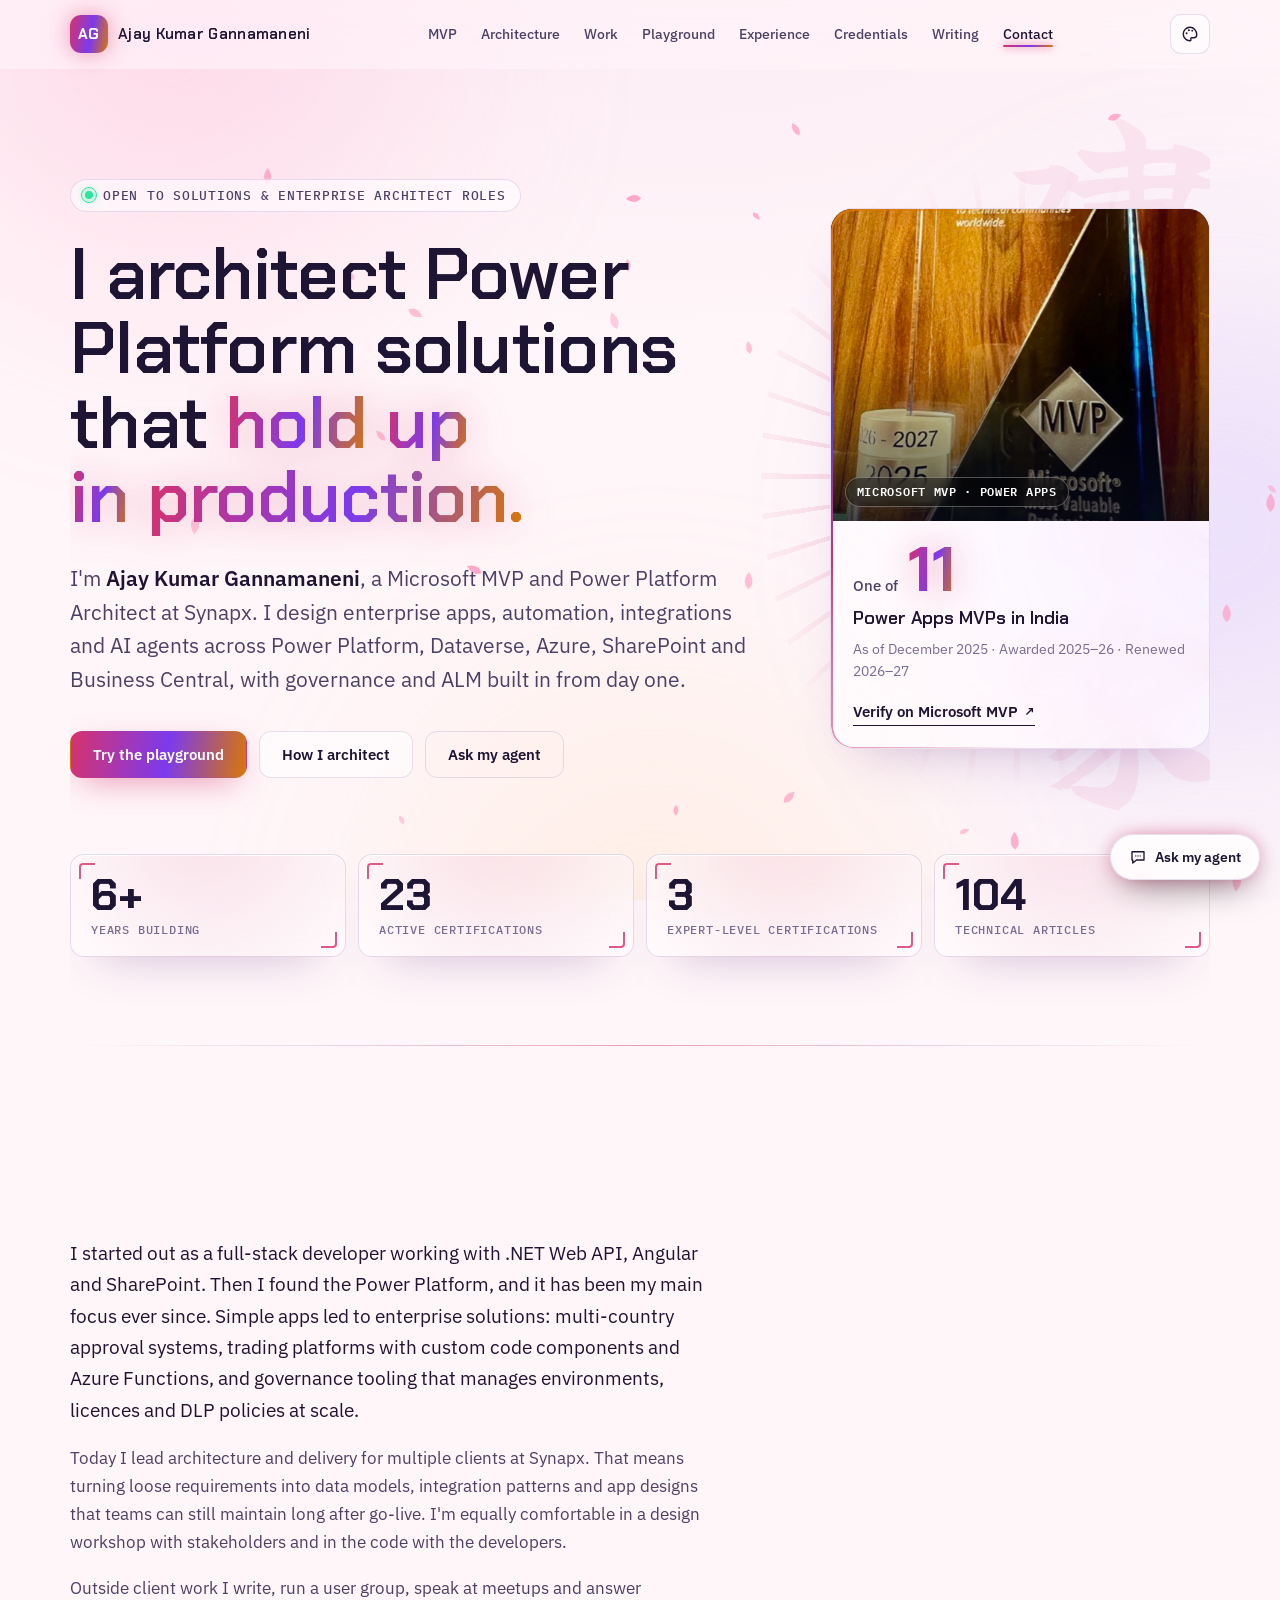
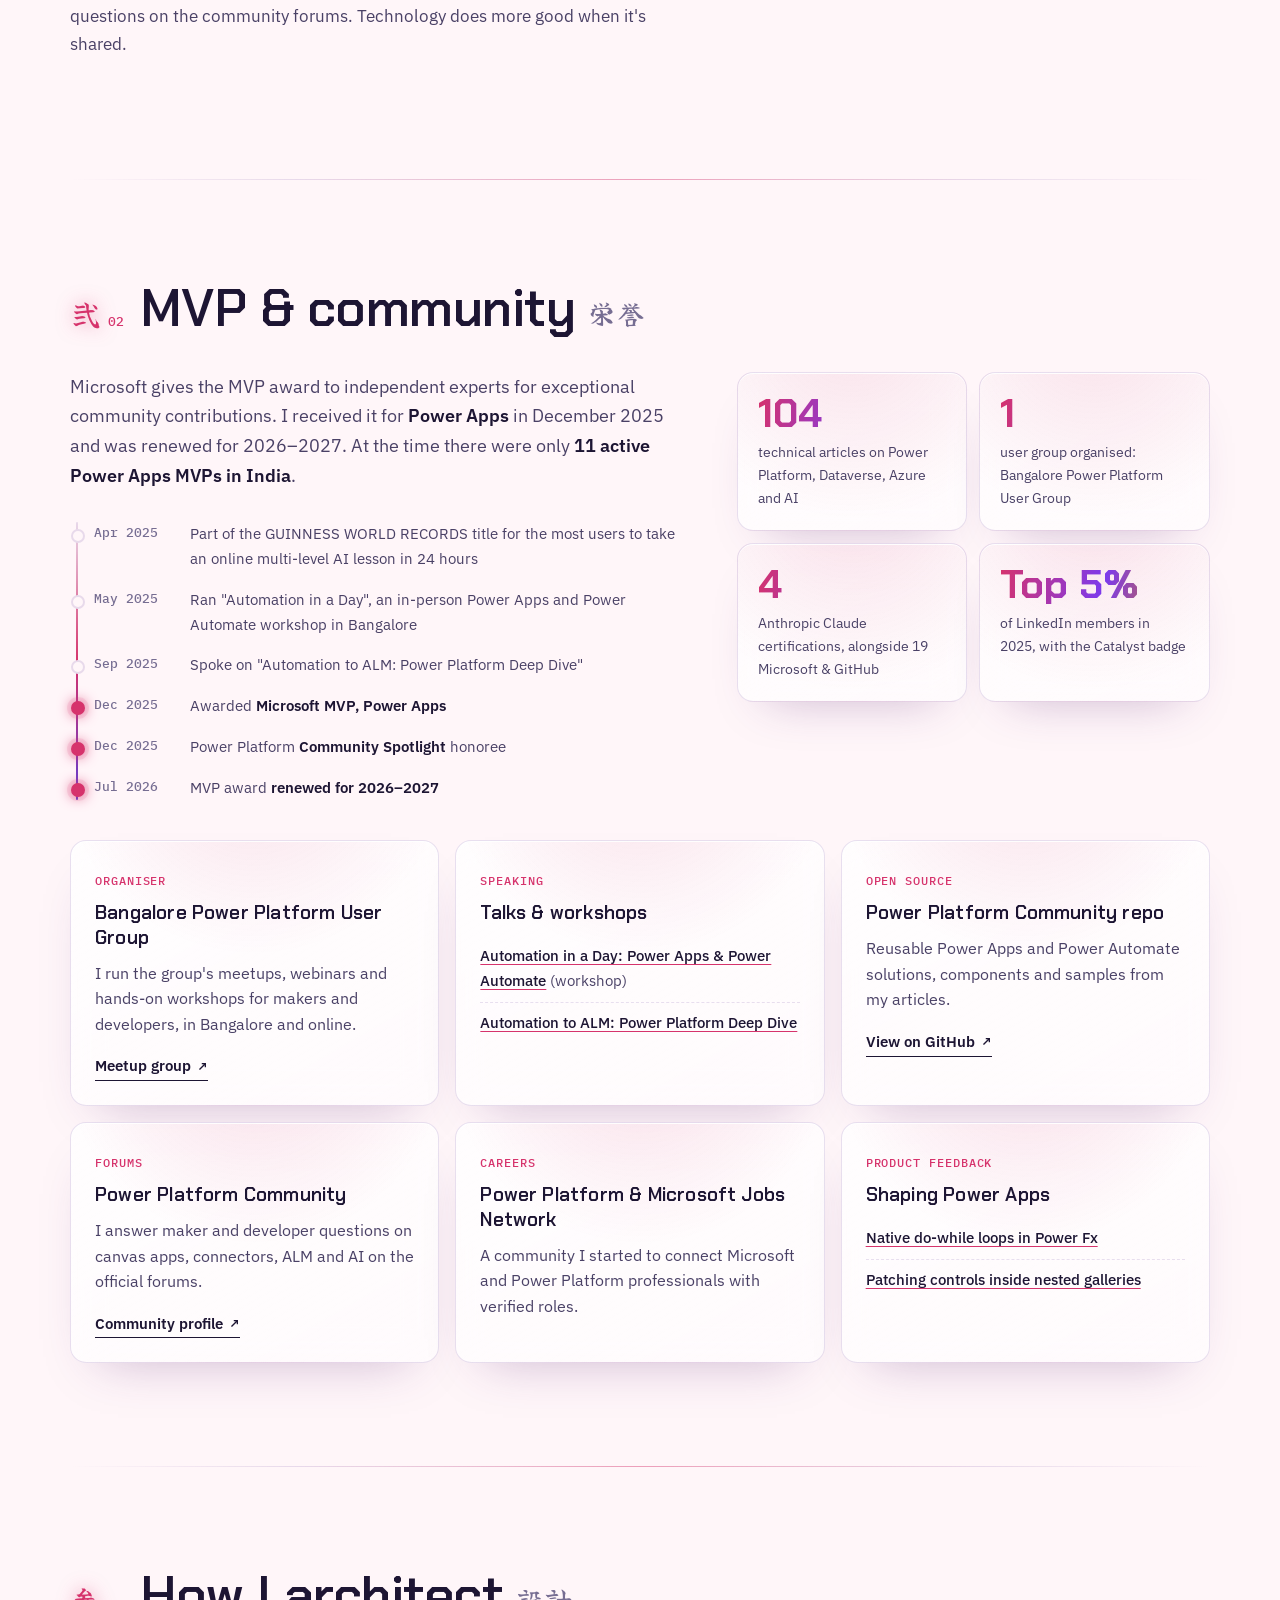
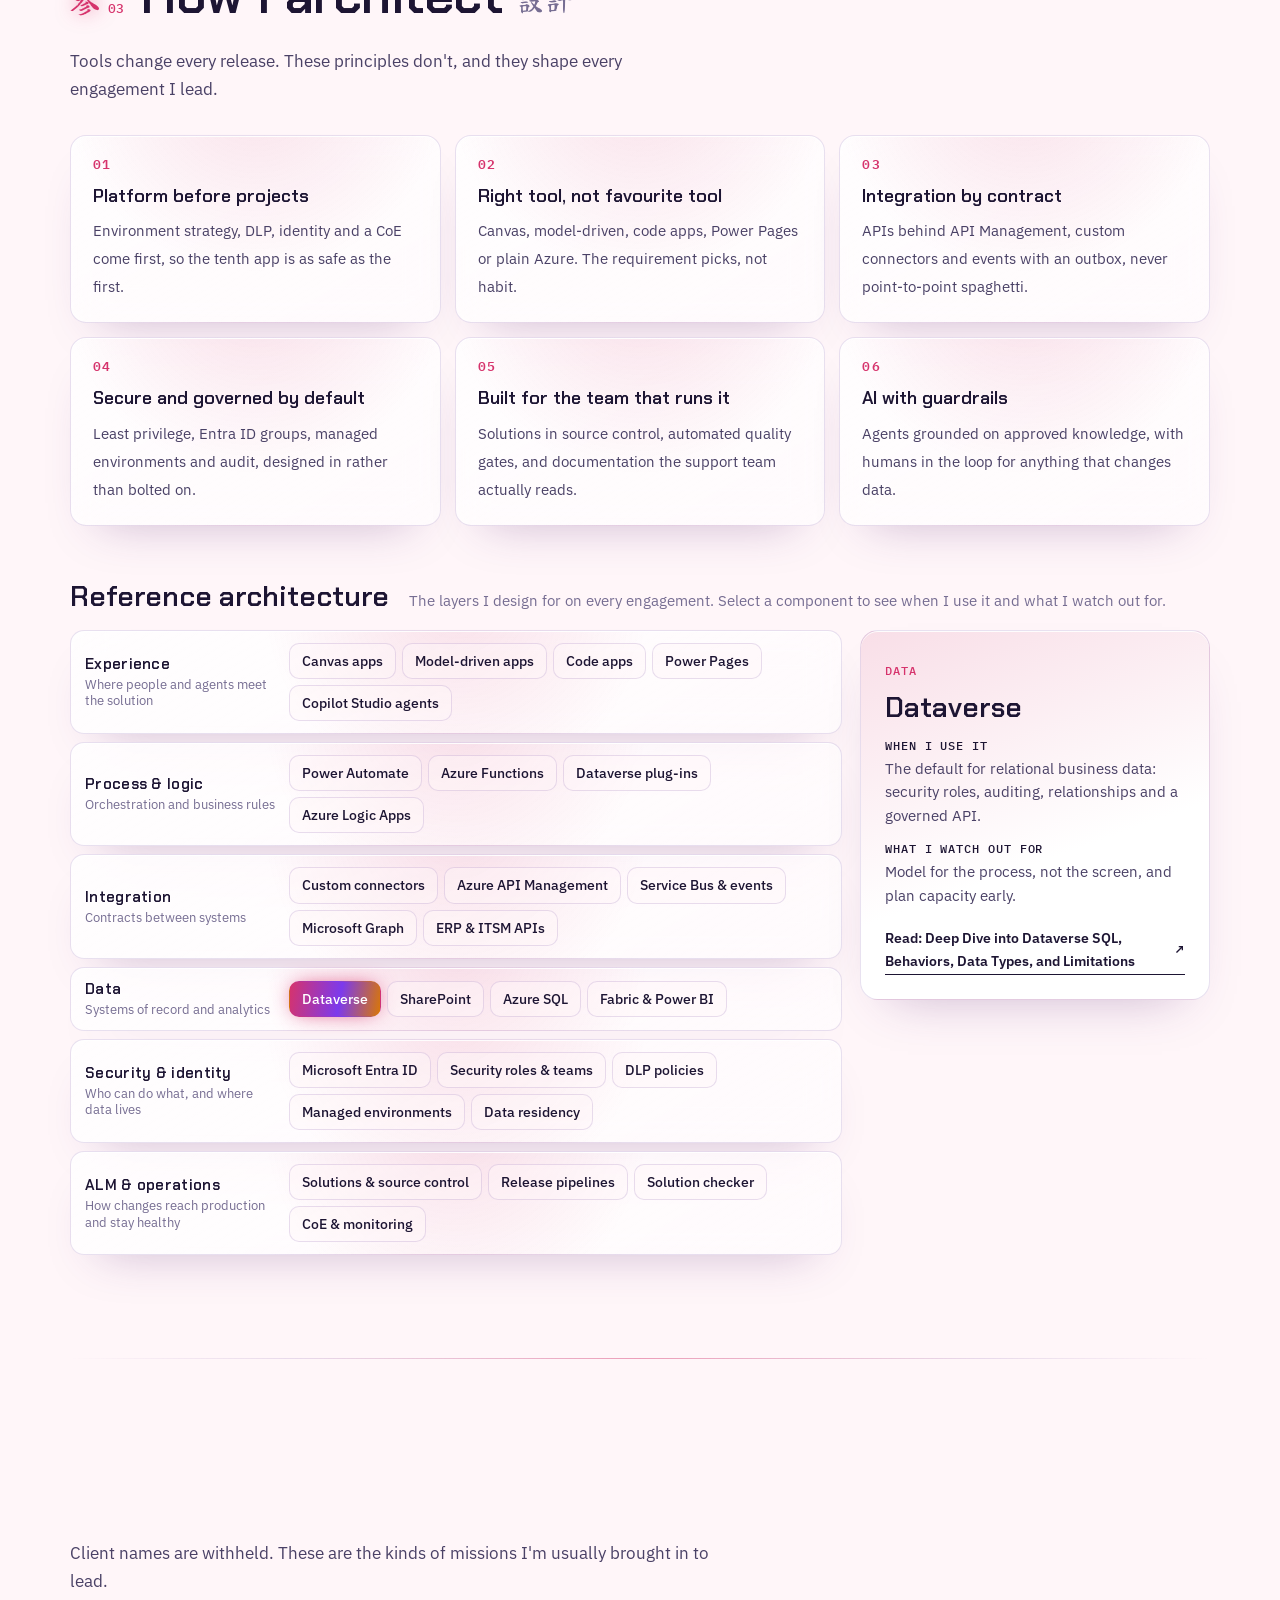
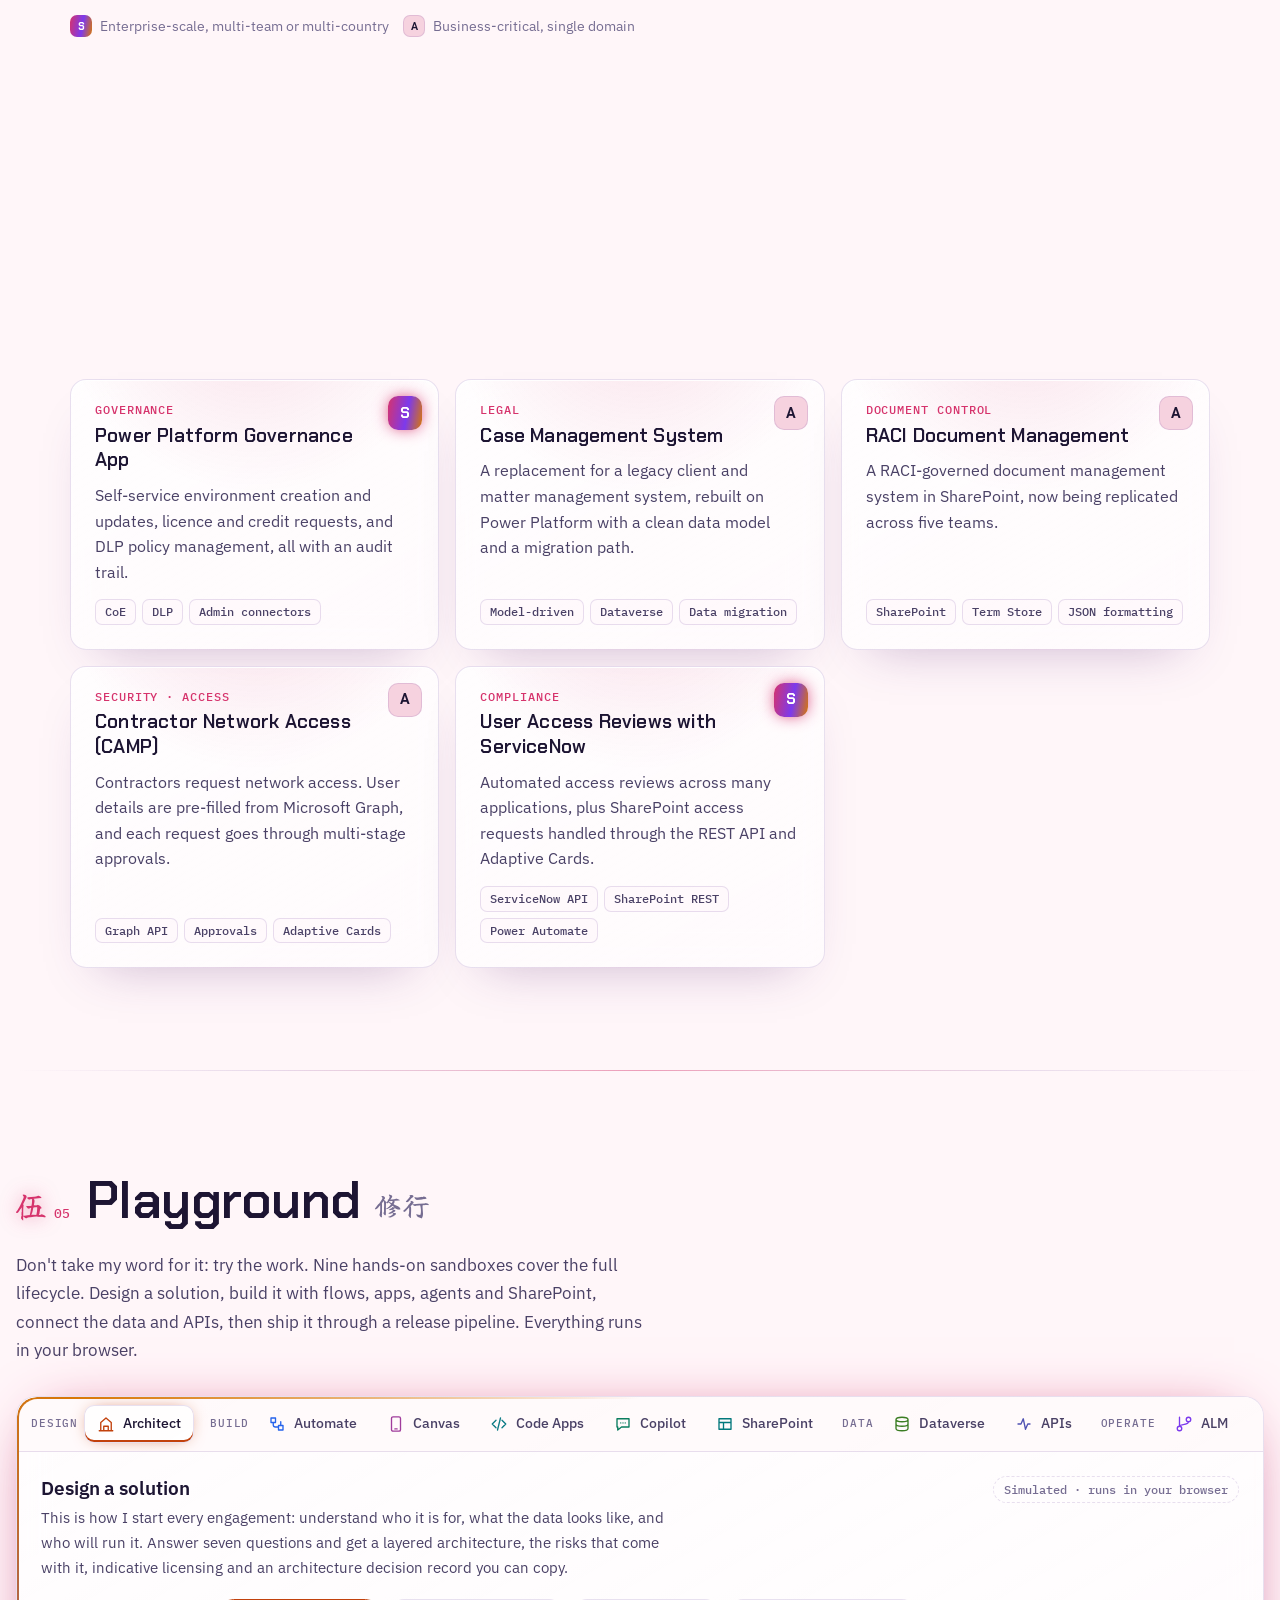
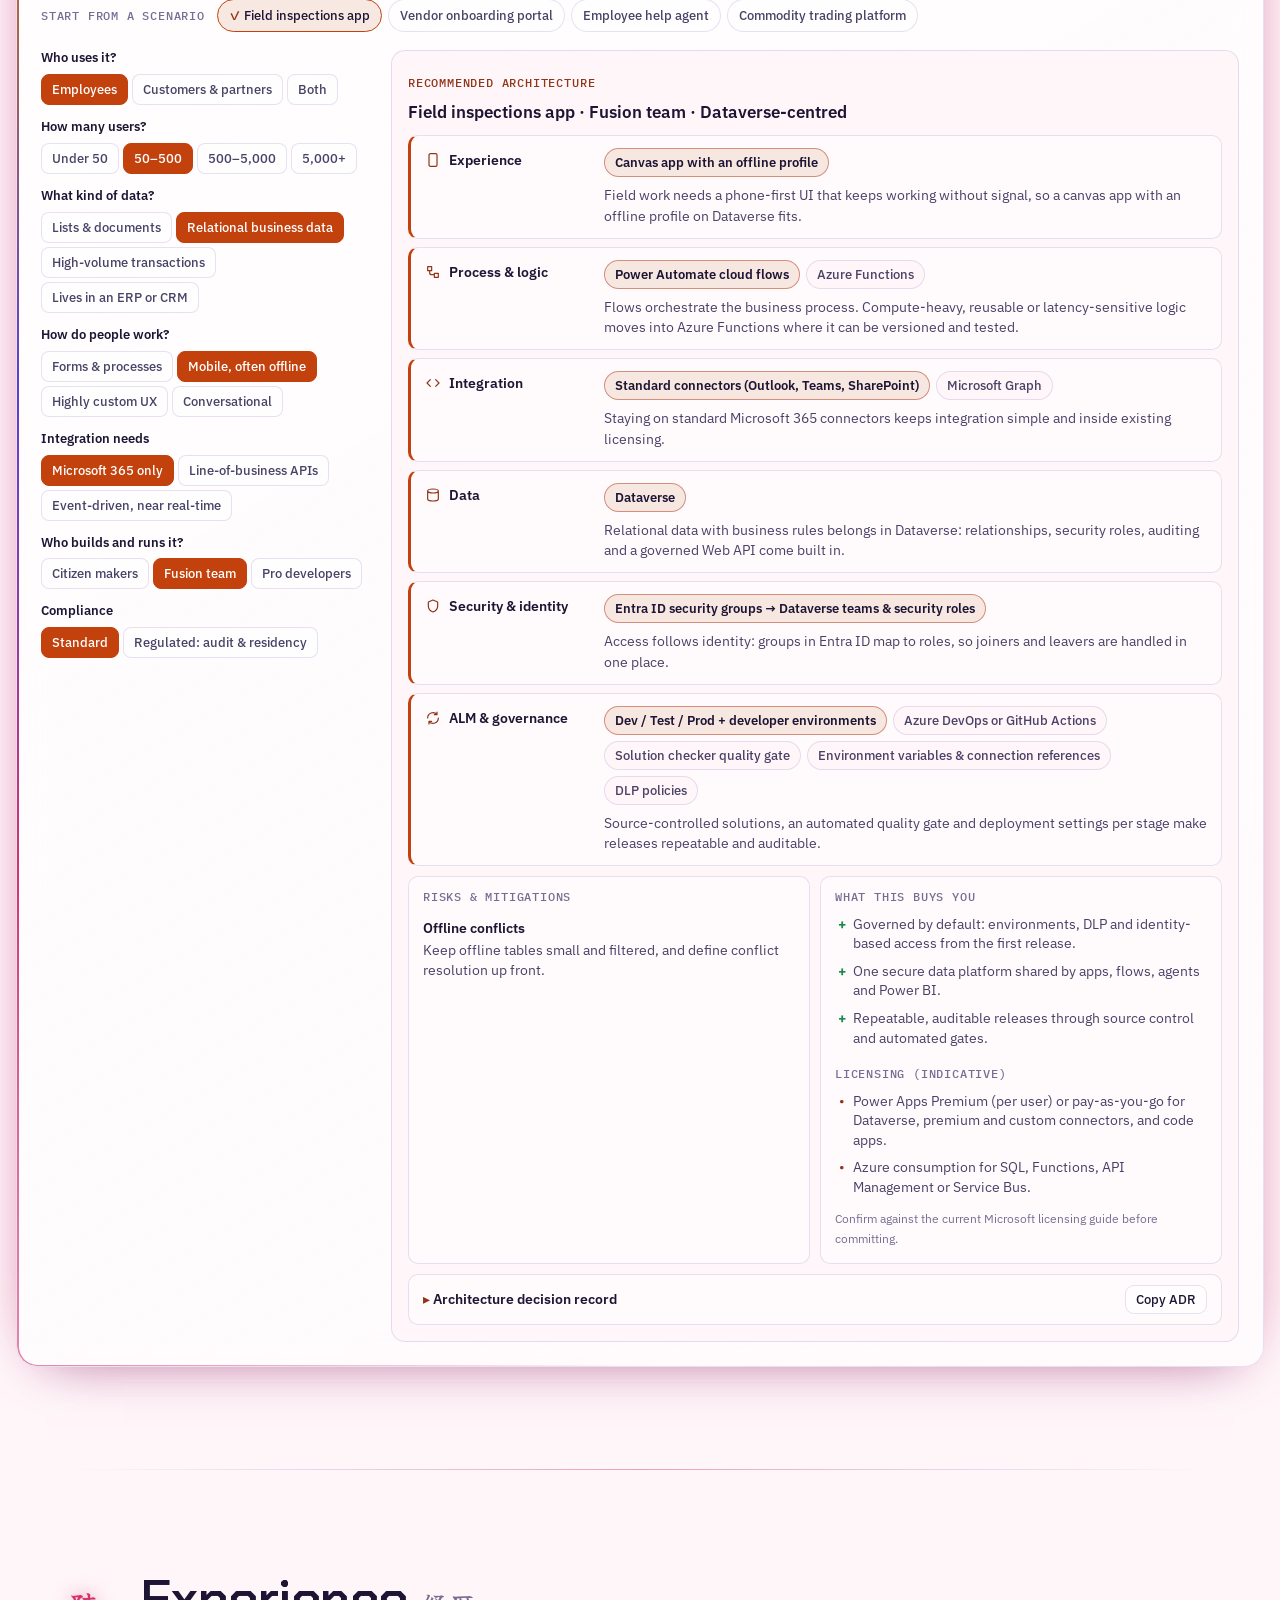
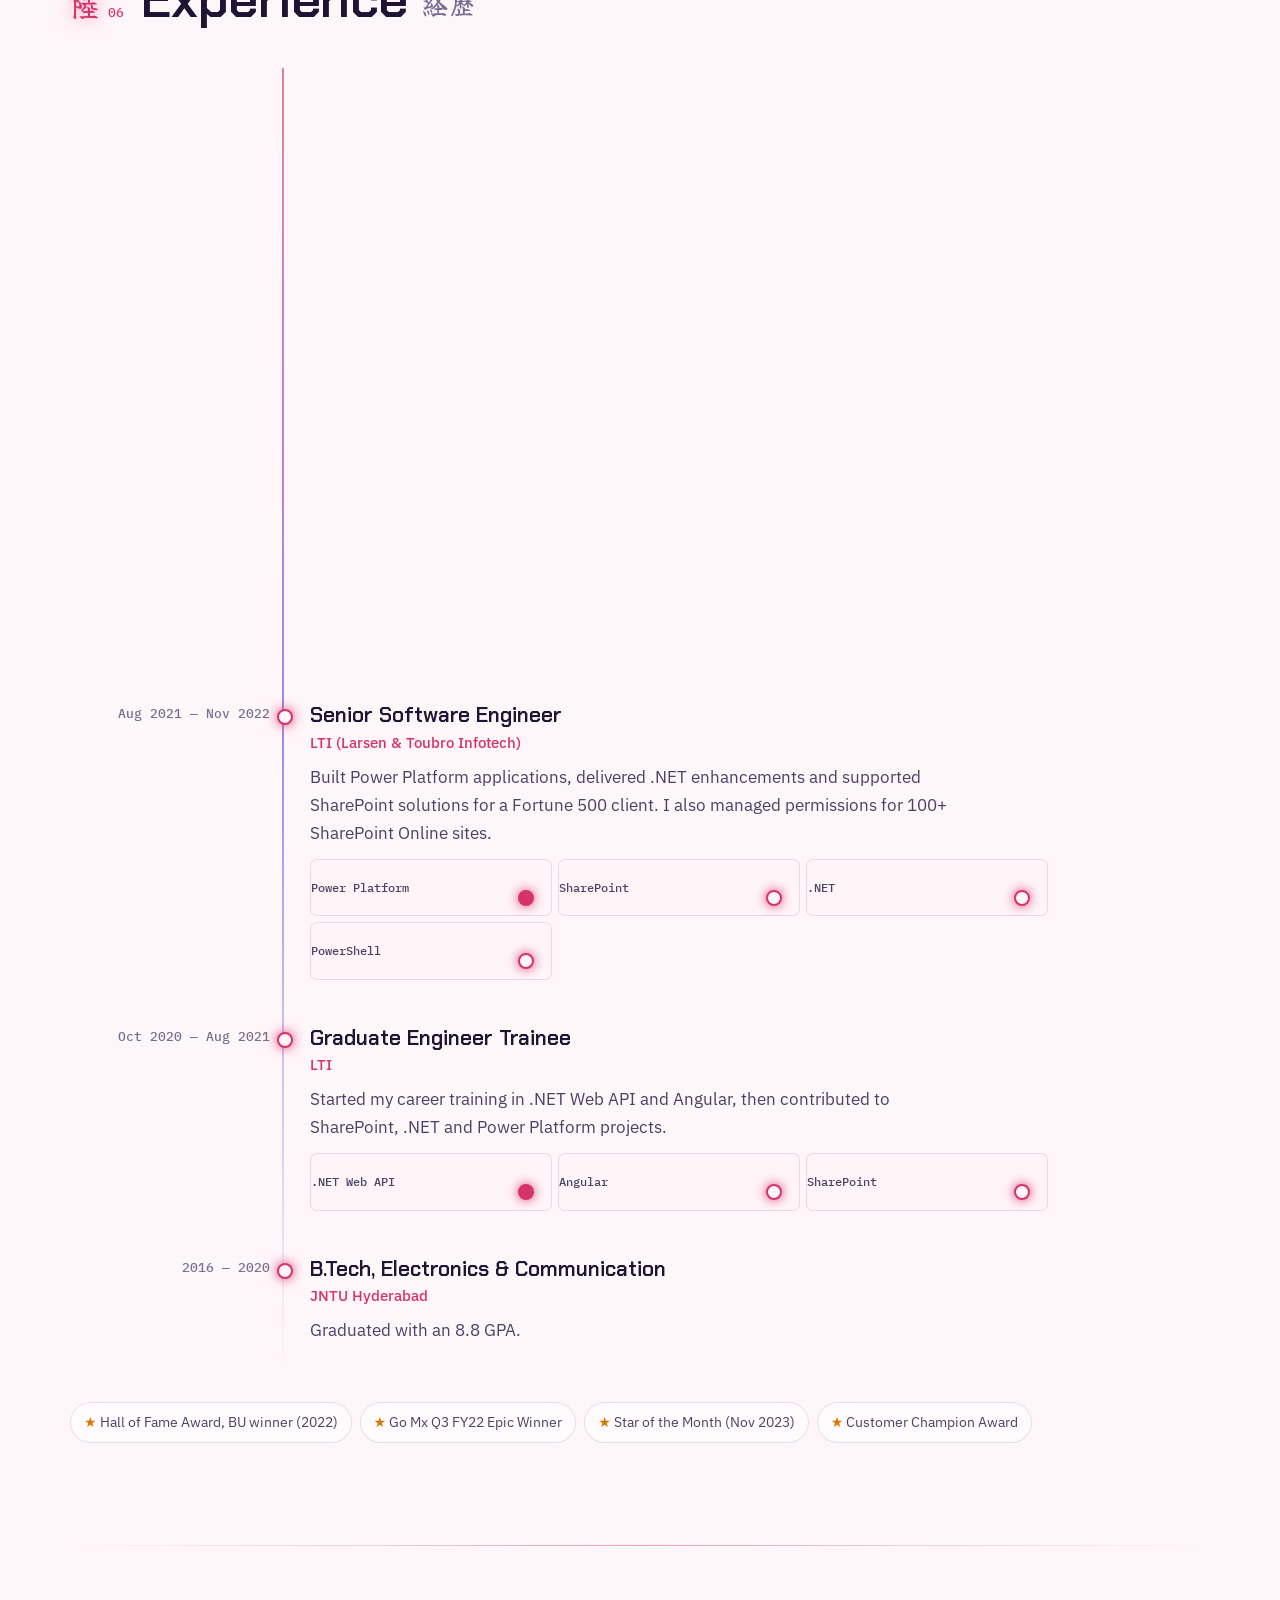
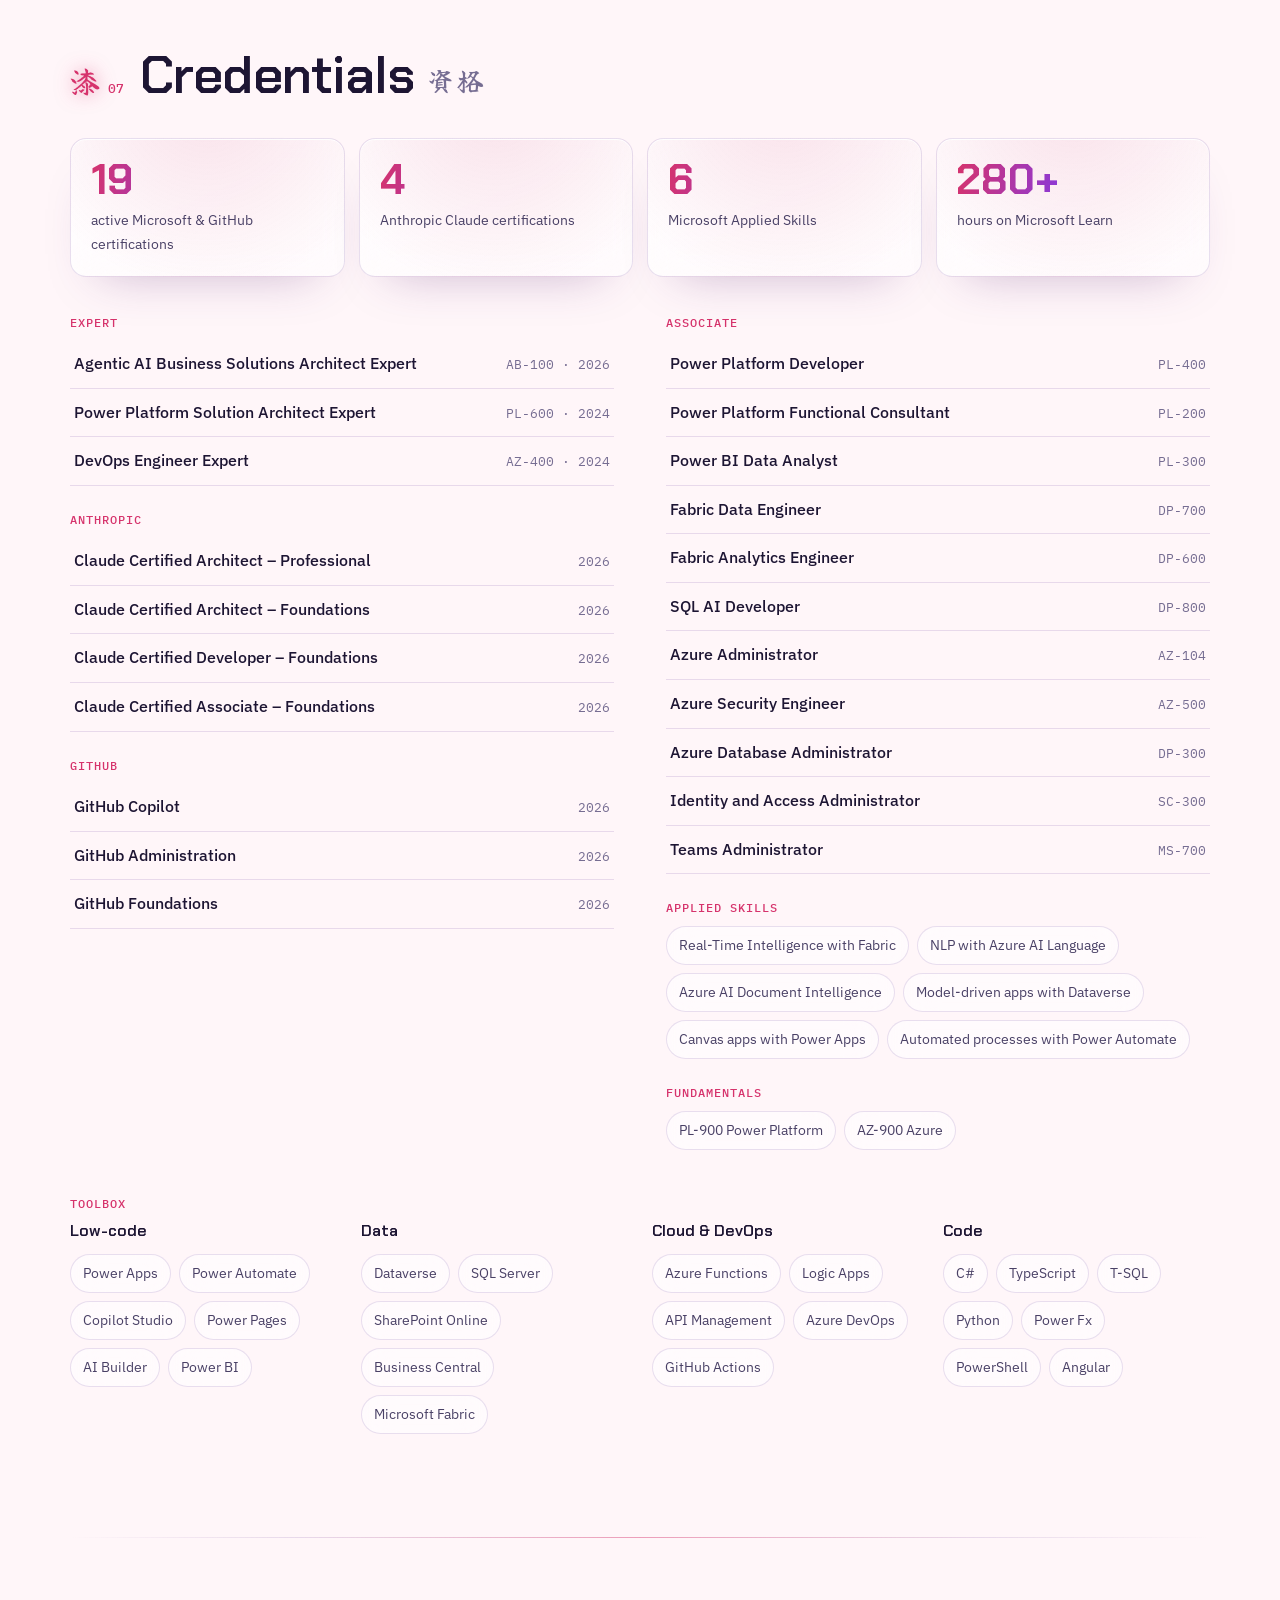
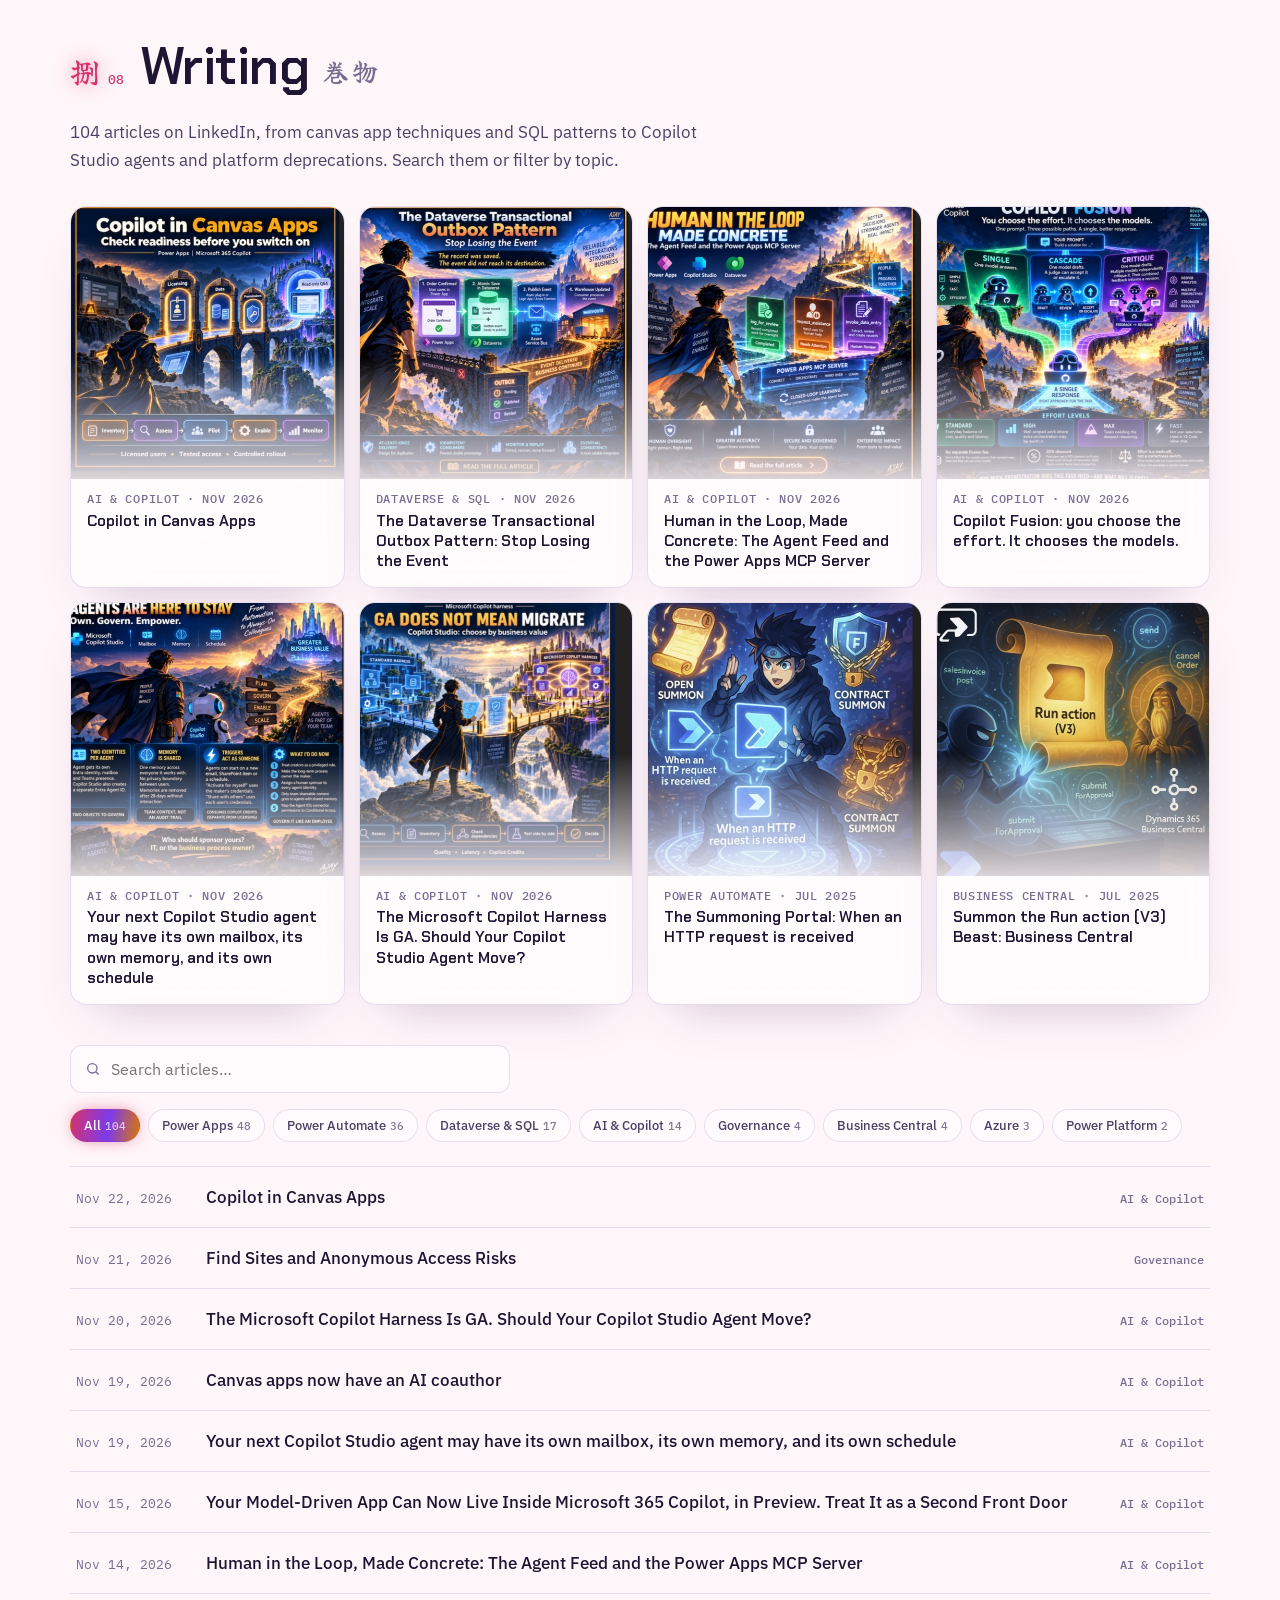
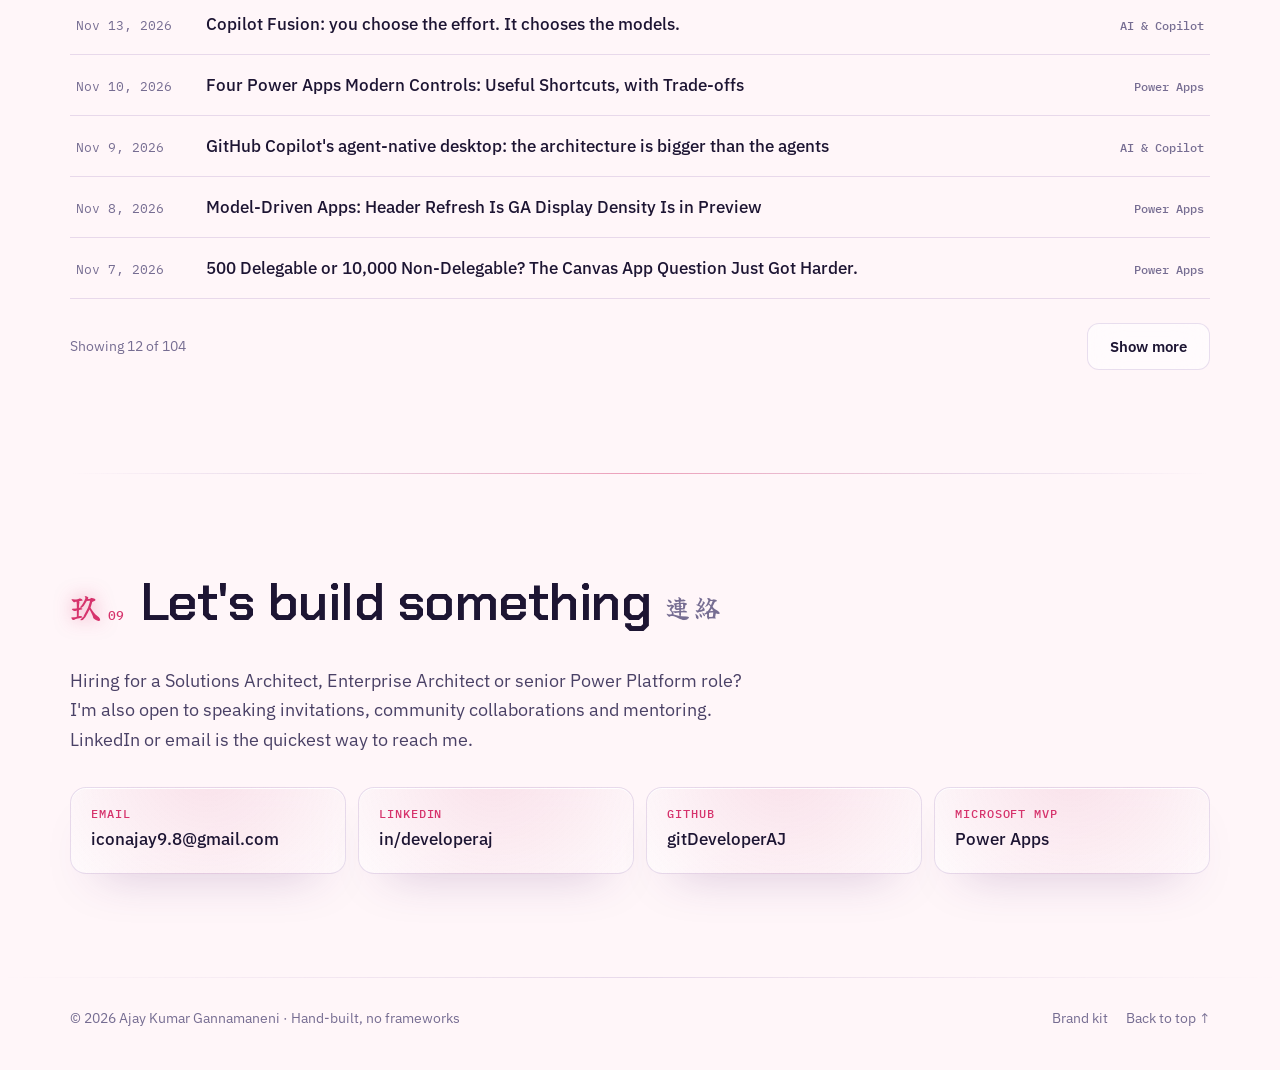
==== commit 1e3aba76: "Anime-inspired glass redesign with four themes and a live brand kit - New token system with four the" ====
--- a/index.html
+++ b/index.html
@@ -12,15 +12,23 @@
   <meta property="og:description" content="Microsoft MVP for Power Apps. Solution architecture across Power Platform, Dataverse, Azure and agentic AI, with a hands-on playground.">
   <meta property="og:image" content="https://developerajgit.github.io/assets/img/og.jpg">
   <meta name="twitter:card" content="summary_large_image">
-  <meta name="theme-color" content="#f5f2ec">
+  <meta name="theme-color" content="#060a1c">
   <link rel="icon" href="data:image/svg+xml,%3Csvg xmlns='http://www.w3.org/2000/svg' viewBox='0 0 64 64'%3E%3Crect width='64' height='64' rx='14' fill='%235b2be0'/%3E%3Ctext x='50%25' y='56%25' text-anchor='middle' dominant-baseline='middle' font-family='Georgia,serif' font-size='30' fill='white'%3EAG%3C/text%3E%3C/svg%3E">
   <link rel="preconnect" href="https://fonts.googleapis.com">
   <link rel="preconnect" href="https://fonts.gstatic.com" crossorigin>
-  <link href="https://fonts.googleapis.com/css2?family=Fraunces:opsz,wght@9..144,400;9..144,600&family=IBM+Plex+Mono:wght@400;500&family=IBM+Plex+Sans:wght@400;500;600&display=swap" rel="stylesheet">
+  <link href="https://fonts.googleapis.com/css2?family=Chakra+Petch:wght@500;600;700&family=IBM+Plex+Mono:wght@400;500&family=IBM+Plex+Sans:wght@400;500;600&display=swap" rel="stylesheet">
+  <link href="https://fonts.googleapis.com/css2?family=Yuji+Syuku&display=swap&text=%E5%A3%B1%E5%BC%90%E5%8F%82%E8%82%86%E4%BC%8D%E9%99%B8%E6%BC%86%E6%8D%8C%E7%8E%96%E6%8B%BE%E8%87%AA%E5%B7%B1%E7%B4%B9%E4%BB%8B%E6%A0%84%E8%AA%89%E8%A8%AD%E8%A8%88%E4%BB%BB%E5%8B%99%E4%BF%AE%E8%A1%8C%E7%B5%8C%E6%AD%B4%E8%B3%87%E6%A0%BC%E5%B7%BB%E7%89%A9%E9%80%A3%E7%B5%A1%E5%BB%BA%E7%AF%89%E5%AE%B6%E5%A4%9C%E7%82%8E%E7%BF%A0%E6%A1%9C%E5%BF%8D%E5%8D%B0%E8%89%B2%E6%9B%B8%E4%BD%93%E5%8A%B9%E6%9E%9C%E9%83%A8%E5%93%81%E5%8B%95%E3%81%8D%E8%A6%8F%E5%89%87%E8%B1%A1%E5%BE%B4%E4%B8%BB%E9%A1%8C%E5%85%89%E9%81%93" rel="stylesheet">
   <link rel="stylesheet" href="assets/styles.css">
   <link rel="stylesheet" href="assets/playground.css">
   <script>
-    try { var t = localStorage.getItem('theme'); if (t) document.documentElement.dataset.theme = t; } catch (e) {}
+    (function () {
+      var t = null;
+      try { t = localStorage.getItem('theme'); } catch (e) {}
+      if (t === 'dark') t = 'midnight';
+      if (t === 'light') t = 'sakura';
+      if (['midnight', 'ember', 'jade', 'sakura'].indexOf(t) < 0) t = window.matchMedia && matchMedia('(prefers-color-scheme: light)').matches ? 'sakura' : 'midnight';
+      document.documentElement.setAttribute('data-theme', t);
+    })();
   </script>
   <script type="application/ld+json">
   {
@@ -39,6 +47,8 @@
   </script>
 </head>
 <body>
+  <div class="sky" aria-hidden="true"><div class="aurora a1"></div><div class="aurora a2"></div><div class="aurora a3"></div><div class="stars"></div><canvas id="fx"></canvas></div>
+  <div class="progress" aria-hidden="true"><i></i></div>
   <a class="skip" href="#main">Skip to content</a>
 
   <header class="nav" id="top">
@@ -55,8 +65,8 @@
         <a href="#contact">Contact</a>
       </nav>
       <div class="nav-actions">
-        <button class="icon-btn" id="theme" aria-label="Toggle colour theme" title="Toggle theme">
-          <svg viewBox="0 0 24 24" width="18" height="18" aria-hidden="true"><path fill="currentColor" d="M12 3a9 9 0 1 0 9 9c0-.46-.04-.92-.1-1.36a5.39 5.39 0 0 1-4.4 2.26 5.4 5.4 0 0 1-3.14-9.8c-.44-.06-.9-.1-1.36-.1z"/></svg>
+        <button class="icon-btn" id="theme" aria-label="Choose theme" title="Choose theme">
+          <svg viewBox="0 0 24 24" width="18" height="18" aria-hidden="true"><path fill="none" stroke="currentColor" stroke-width="1.8" stroke-linecap="round" stroke-linejoin="round" d="M12 3a9 9 0 1 0 0 18c1.1 0 1.6-.9 1.2-1.8-.5-1-.1-2.2 1.1-2.2H17a4 4 0 0 0 4-4c0-5.5-4-10-9-10z"/><circle cx="7.5" cy="11" r="1.3" fill="currentColor"/><circle cx="10.5" cy="7" r="1.3" fill="currentColor"/><circle cx="15" cy="7.5" r="1.3" fill="currentColor"/></svg>
         </button>
         <button class="icon-btn menu-btn" id="menu" aria-label="Open menu" aria-expanded="false" aria-controls="links">
           <svg viewBox="0 0 24 24" width="20" height="20" aria-hidden="true"><path fill="none" stroke="currentColor" stroke-width="2" stroke-linecap="round" d="M4 7h16M4 12h16M4 17h16"/></svg>
@@ -68,10 +78,11 @@
   <main id="main">
     <!-- HERO -->
     <section class="hero wrap">
+      <span class="hero-kanji" aria-hidden="true" lang="ja">建築家</span>
       <div class="hero-grid">
         <div class="hero-main">
           <p class="eyebrow"><span class="dot"></span> Open to Solutions &amp; Enterprise Architect roles</p>
-          <h1>I architect Power Platform solutions that hold up in production.</h1>
+          <h1>I architect Power Platform solutions that <span class="grad">hold up in production.</span></h1>
           <p class="lede">I'm <strong>Ajay Kumar Gannamaneni</strong>, a Microsoft MVP and Power Platform Architect at Synapx. I design enterprise apps, automation, integrations and AI agents across Power Platform, Dataverse, Azure, SharePoint and Business Central, with governance and ALM built in from day one.</p>
           <div class="cta">
             <a class="btn primary" href="#playground">Try the playground</a>
@@ -79,7 +90,8 @@
             <button type="button" class="btn ghost" data-open-tab="agent">Ask my agent</button>
           </div>
         </div>
-        <aside class="mvp-card" aria-label="Microsoft MVP award">
+        <div class="mvp-wrap">
+        <aside class="mvp-card aura" aria-label="Microsoft MVP award">
           <div class="mvp-photo">
             <img src="assets/img/mvp-award.jpg" alt="Ajay's Microsoft MVP award trophy for 2025 and 2026 to 2027" width="600" height="900">
             <span class="mvp-badge">Microsoft MVP · Power Apps</span>
@@ -91,6 +103,7 @@
             <a class="arrow" href="https://mvp.microsoft.com/en-US/MVP/profile/eef3cb38-607a-4bc5-ac4e-5697401e72ff" target="_blank" rel="noopener">Verify on Microsoft MVP</a>
           </div>
         </aside>
+        </div>
       </div>
       <dl class="stats">
         <div><dt>Years building</dt><dd>6+</dd></div>
@@ -103,8 +116,8 @@
     <!-- ABOUT -->
     <section class="section wrap" id="about">
       <div class="section-head">
-        <span class="num">01</span>
-        <h2>About</h2>
+        <span class="num" data-k="壱">01</span>
+        <h2 data-jp="自己紹介">About</h2>
       </div>
       <div class="about-grid">
         <div class="prose">
@@ -130,8 +143,8 @@
     <!-- MVP & COMMUNITY -->
     <section class="section wrap" id="mvp">
       <div class="section-head">
-        <span class="num">02</span>
-        <h2>MVP &amp; community</h2>
+        <span class="num" data-k="弐">02</span>
+        <h2 data-jp="栄誉">MVP &amp; community</h2>
       </div>
       <div class="mvp-grid">
         <div class="mvp-story">
@@ -198,8 +211,8 @@
     <!-- ARCHITECTURE -->
     <section class="section wrap" id="architecture">
       <div class="section-head">
-        <span class="num">03</span>
-        <h2>How I architect</h2>
+        <span class="num" data-k="参">03</span>
+        <h2 data-jp="設計">How I architect</h2>
       </div>
       <p class="section-intro">Tools change every release. These principles don't, and they shape every engagement I lead.</p>
       <ol class="principles">
@@ -220,55 +233,64 @@
     <!-- WORK -->
     <section class="section wrap" id="work">
       <div class="section-head">
-        <span class="num">04</span>
-        <h2>Selected work</h2>
-      </div>
-      <p class="section-intro">Client names are withheld. These are the kinds of problems I'm usually brought in to solve.</p>
+        <span class="num" data-k="肆">04</span>
+        <h2 data-jp="任務">Selected work</h2>
+      </div>
+      <p class="section-intro">Client names are withheld. These are the kinds of missions I'm usually brought in to lead.</p>
+      <p class="mission-key"><span><i>S</i> Enterprise-scale, multi-team or multi-country</span><span><i class="a">A</i> Business-critical, single domain</span></p>
       <div class="work-grid">
         <article class="card work">
           <span class="kicker">Finance · Trading</span>
+          <span class="rank" aria-label="S-rank mission">S</span>
           <h3>Trade Management Platform</h3>
           <p>A Power Apps solution for managing physical and futures deals, extended with custom code components and Azure Functions where low-code alone wasn't enough.</p>
           <ul class="chips"><li>PCF</li><li>Azure Functions</li><li>Dataverse</li></ul>
         </article>
         <article class="card work">
           <span class="kicker">ERP · Procurement</span>
+          <span class="rank" aria-label="S-rank mission">S</span>
           <h3>Vendor Approval for Business Central</h3>
           <p>Dynamic, condition-based forms rolled out across multiple countries. It saves <strong>300+ minutes per request</strong> compared with the previous process.</p>
           <ul class="chips"><li>Business Central API</li><li>Power Automate</li><li>Multi-country</li></ul>
         </article>
         <article class="card work">
           <span class="kicker">Energy · Forecasting</span>
+          <span class="rank a" aria-label="A-rank mission">A</span>
           <h3>80-Year Project Forecasting</h3>
           <p>Complex SQL logic that projects 80 years of data to support strategic project decisions, with Power Apps as the front end for project submissions.</p>
           <ul class="chips"><li>SQL Server</li><li>Stored procedures</li><li>Power Apps</li></ul>
         </article>
         <article class="card work">
           <span class="kicker">Governance</span>
+          <span class="rank" aria-label="S-rank mission">S</span>
           <h3>Power Platform Governance App</h3>
           <p>Self-service environment creation and updates, licence and credit requests, and DLP policy management, all with an audit trail.</p>
           <ul class="chips"><li>CoE</li><li>DLP</li><li>Admin connectors</li></ul>
         </article>
         <article class="card work">
           <span class="kicker">Legal</span>
+          <span class="rank a" aria-label="A-rank mission">A</span>
           <h3>Case Management System</h3>
           <p>A replacement for a legacy client and matter management system, rebuilt on Power Platform with a clean data model and a migration path.</p>
           <ul class="chips"><li>Model-driven</li><li>Dataverse</li><li>Data migration</li></ul>
         </article>
         <article class="card work">
           <span class="kicker">Document Control</span>
+          <span class="rank a" aria-label="A-rank mission">A</span>
           <h3>RACI Document Management</h3>
           <p>A RACI-governed document management system in SharePoint, now being replicated across five teams.</p>
           <ul class="chips"><li>SharePoint</li><li>Term Store</li><li>JSON formatting</li></ul>
         </article>
         <article class="card work">
           <span class="kicker">Security · Access</span>
+          <span class="rank a" aria-label="A-rank mission">A</span>
           <h3>Contractor Network Access (CAMP)</h3>
           <p>Contractors request network access. User details are pre-filled from Microsoft Graph, and each request goes through multi-stage approvals.</p>
           <ul class="chips"><li>Graph API</li><li>Approvals</li><li>Adaptive Cards</li></ul>
         </article>
         <article class="card work">
           <span class="kicker">Compliance</span>
+          <span class="rank" aria-label="S-rank mission">S</span>
           <h3>User Access Reviews with ServiceNow</h3>
           <p>Automated access reviews across many applications, plus SharePoint access requests handled through the REST API and Adaptive Cards.</p>
           <ul class="chips"><li>ServiceNow API</li><li>SharePoint REST</li><li>Power Automate</li></ul>
@@ -279,11 +301,11 @@
     <!-- PLAYGROUND -->
     <section class="section wrap wide" id="playground">
       <div class="section-head">
-        <span class="num">05</span>
-        <h2>Playground</h2>
+        <span class="num" data-k="伍">05</span>
+        <h2 data-jp="修行">Playground</h2>
       </div>
       <p class="section-intro">Don't take my word for it: try the work. Nine hands-on sandboxes cover the full lifecycle. Design a solution, build it with flows, apps, agents and SharePoint, connect the data and APIs, then ship it through a release pipeline. Everything runs in your browser.</p>
-      <div class="pg" id="pg">
+      <div class="pg aura slow" id="pg">
         <div class="pg-tabs" role="tablist" aria-label="Choose a tool"></div>
         <div class="pg-body"></div>
       </div>
@@ -293,8 +315,8 @@
     <!-- EXPERIENCE -->
     <section class="section wrap" id="experience">
       <div class="section-head">
-        <span class="num">06</span>
-        <h2>Experience</h2>
+        <span class="num" data-k="陸">06</span>
+        <h2 data-jp="経歴">Experience</h2>
       </div>
       <ol class="timeline">
         <li>
@@ -348,8 +370,8 @@
     <!-- CREDENTIALS -->
     <section class="section wrap" id="credentials">
       <div class="section-head">
-        <span class="num">07</span>
-        <h2>Credentials</h2>
+        <span class="num" data-k="漆">07</span>
+        <h2 data-jp="資格">Credentials</h2>
       </div>
       <div class="cred-summary">
         <div><strong>19</strong><span>active Microsoft &amp; GitHub certifications</span></div>
@@ -423,10 +445,11 @@
     <!-- WRITING -->
     <section class="section wrap" id="writing">
       <div class="section-head">
-        <span class="num">08</span>
-        <h2>Writing</h2>
+        <span class="num" data-k="捌">08</span>
+        <h2 data-jp="巻物">Writing</h2>
       </div>
       <p class="section-intro">104 articles on LinkedIn, from canvas app techniques and SQL patterns to Copilot Studio agents and platform deprecations. Search them or filter by topic.</p>
+      <div class="scrolls" id="scrolls" aria-label="Featured articles"></div>
       <div class="filters">
         <label class="search">
           <svg viewBox="0 0 24 24" width="16" height="16" aria-hidden="true"><circle cx="11" cy="11" r="7" fill="none" stroke="currentColor" stroke-width="2"/><path d="M20 20l-3.5-3.5" stroke="currentColor" stroke-width="2" stroke-linecap="round"/></svg>
@@ -444,8 +467,8 @@
     <!-- CONTACT -->
     <section class="section wrap contact" id="contact">
       <div class="section-head">
-        <span class="num">09</span>
-        <h2>Let's build something</h2>
+        <span class="num" data-k="玖">09</span>
+        <h2 data-jp="連絡">Let's build something</h2>
       </div>
       <p class="lede small">Hiring for a Solutions Architect, Enterprise Architect or senior Power Platform role? I'm also open to speaking invitations, community collaborations and mentoring. LinkedIn or email is the quickest way to reach me.</p>
       <div class="contact-links">
@@ -465,13 +488,14 @@
   <footer class="footer">
     <div class="wrap footer-inner">
       <span>© <span id="year">2026</span> Ajay Kumar Gannamaneni · Hand-built, no frameworks</span>
-      <a href="#top">Back to top ↑</a>
+      <nav aria-label="Footer"><a href="brand.html">Brand kit</a><a href="#top">Back to top ↑</a></nav>
     </div>
   </footer>
 
   <script src="assets/articles.js"></script>
   <script src="assets/main.js"></script>
   <script src="assets/architecture.js"></script>
+  <script src="assets/fx.js"></script>
   <script src="assets/powerfx.js"></script>
   <script src="assets/playground/core.js"></script>
   <script src="assets/playground/architect.js"></script>
--- a/assets/styles.css
+++ b/assets/styles.css
@@ -1,41 +1,115 @@
+/* =====================================================================
+   Ajay Kumar Gannamaneni · anime-inspired glass UI
+   Four themes share one token set: midnight (default), ember, jade, sakura.
+   Brand kit: /brand.html
+   ===================================================================== */
+
+/* ---------- Tokens ---------- */
+:root, [data-theme="midnight"] {
+  --bg: #060a1c;
+  --bg-2: #0c1433;
+  --surface: rgba(140, 160, 255, .055);
+  --surface-2: rgba(140, 160, 255, .11);
+  --surface-solid: #0d1431;
+  --ink: #eef1ff;
+  --ink-2: #b9c1e6;
+  --muted: #8089b5;
+  --line: rgba(160, 178, 255, .17);
+  --accent: #4cc9ff;
+  --accent-2: #8b5cf6;
+  --accent-3: #f5b544;
+  --accent-ink: #03111f;
+  --accent-soft: rgba(76, 201, 255, .14);
+  --grad: linear-gradient(100deg, #4cc9ff 0%, #8b5cf6 55%, #f5b544 100%);
+  --aura-1: #2357ff; --aura-2: #7c3aed; --aura-3: #00c2ff;
+  --stars: .85;
+  --particle: 120, 210, 255;
+  --shadow: inset 0 1px 0 rgba(255, 255, 255, .07), 0 24px 60px -30px rgba(0, 0, 0, .75);
+  color-scheme: dark;
+}
+[data-theme="ember"] {
+  --bg: #0e0806;
+  --bg-2: #1c0f0b;
+  --surface: rgba(255, 186, 140, .055);
+  --surface-2: rgba(255, 186, 140, .11);
+  --surface-solid: #1b100c;
+  --ink: #fff3e8;
+  --ink-2: #e8cbb6;
+  --muted: #ad8f7a;
+  --line: rgba(255, 186, 140, .17);
+  --accent: #ff8a3d;
+  --accent-2: #ff3d6e;
+  --accent-3: #ffd166;
+  --accent-ink: #1d0800;
+  --accent-soft: rgba(255, 138, 61, .15);
+  --grad: linear-gradient(100deg, #ffd166 0%, #ff8a3d 45%, #ff3d6e 100%);
+  --aura-1: #ff4d12; --aura-2: #b3123f; --aura-3: #ffae00;
+  --stars: .35;
+  --particle: 255, 150, 70;
+  --shadow: inset 0 1px 0 rgba(255, 255, 255, .07), 0 24px 60px -30px rgba(0, 0, 0, .8);
+  color-scheme: dark;
+}
+[data-theme="jade"] {
+  --bg: #02141d;
+  --bg-2: #01263d;
+  --surface: rgba(159, 247, 245, .05);
+  --surface-2: rgba(159, 247, 245, .1);
+  --surface-solid: #052231;
+  --ink: #eafffc;
+  --ink-2: #b7e3e3;
+  --muted: #7aa3ac;
+  --line: rgba(159, 247, 245, .16);
+  --accent: #00e6c3;
+  --accent-2: #38bdf8;
+  --accent-3: #f5d76e;
+  --accent-ink: #00201a;
+  --accent-soft: rgba(0, 230, 195, .13);
+  --grad: linear-gradient(100deg, #9ff7f5 0%, #00e6c3 45%, #38bdf8 100%);
+  --aura-1: #00c9a7; --aura-2: #0b5fa8; --aura-3: #00b3ff;
+  --stars: .6;
+  --particle: 130, 255, 225;
+  --shadow: inset 0 1px 0 rgba(255, 255, 255, .06), 0 24px 60px -30px rgba(0, 0, 0, .75);
+  color-scheme: dark;
+}
+[data-theme="sakura"] {
+  --bg: #fff6f9;
+  --bg-2: #fbeaf3;
+  --surface: rgba(255, 255, 255, .58);
+  --surface-2: rgba(255, 255, 255, .82);
+  --surface-solid: #ffffff;
+  --ink: #1d1533;
+  --ink-2: #4a4166;
+  --muted: #766d92;
+  --line: rgba(110, 70, 160, .16);
+  --accent: #d6336c;
+  --accent-2: #5b3fd6;
+  --accent-3: #d97706;
+  --accent-ink: #ffffff;
+  --accent-soft: rgba(214, 51, 108, .1);
+  --grad: linear-gradient(100deg, #d6336c 0%, #7c3aed 55%, #d97706 100%);
+  --aura-1: #ffb3d1; --aura-2: #c4b5fd; --aura-3: #ffd6a5;
+  --stars: 0;
+  --particle: 255, 150, 190;
+  --shadow: inset 0 1px 0 rgba(255, 255, 255, .9), 0 24px 50px -30px rgba(90, 40, 120, .35);
+  color-scheme: light;
+}
 :root {
-  --bg: #f5f2ec;
-  --surface: #fffdf9;
-  --ink: #17151c;
-  --ink-2: #4a4652;
-  --muted: #7a7582;
-  --line: #e3ddd2;
-  --accent: #5b2be0;
-  --accent-ink: #ffffff;
-  --accent-soft: #ece6fd;
-  --shadow: 0 1px 2px rgba(23, 21, 28, .04), 0 8px 24px -12px rgba(23, 21, 28, .12);
-  --serif: "Fraunces", Georgia, "Times New Roman", serif;
+  --display: "Chakra Petch", "IBM Plex Sans", system-ui, sans-serif;
+  --serif: var(--display);
   --sans: "IBM Plex Sans", system-ui, -apple-system, "Segoe UI", sans-serif;
   --mono: "IBM Plex Mono", ui-monospace, Menlo, monospace;
-  --radius: 14px;
-  color-scheme: light;
-}
-@media (prefers-color-scheme: dark) {
-  :root:not([data-theme="light"]) {
-    --bg: #111016; --surface: #18171f; --ink: #f1eef6; --ink-2: #c3bfcc; --muted: #8d8898;
-    --line: #2a2833; --accent: #a68bff; --accent-ink: #120f1a; --accent-soft: #241f36;
-    --shadow: 0 1px 2px rgba(0,0,0,.3), 0 8px 24px -12px rgba(0,0,0,.5);
-    color-scheme: dark;
-  }
-}
-:root[data-theme="dark"] {
-  --bg: #111016; --surface: #18171f; --ink: #f1eef6; --ink-2: #c3bfcc; --muted: #8d8898;
-  --line: #2a2833; --accent: #a68bff; --accent-ink: #120f1a; --accent-soft: #241f36;
-  --shadow: 0 1px 2px rgba(0,0,0,.3), 0 8px 24px -12px rgba(0,0,0,.5);
-  color-scheme: dark;
-}
-
+  --brush: "Yuji Syuku", "Hiragino Mincho ProN", "Yu Mincho", serif;
+  --radius: 16px;
+  --ease: cubic-bezier(.2, .8, .2, 1);
+}
+
+/* ---------- Base ---------- */
 * { box-sizing: border-box; }
-html { scroll-behavior: smooth; scroll-padding-top: 80px; }
+html { scroll-behavior: smooth; scroll-padding-top: 84px; }
 body {
   margin: 0; background: var(--bg); color: var(--ink);
   font: 400 17px/1.65 var(--sans); -webkit-font-smoothing: antialiased;
-  overflow-x: hidden;
+  overflow-x: hidden; transition: background .5s var(--ease), color .5s var(--ease);
 }
 a { color: inherit; }
 img { max-width: 100%; }
@@ -43,131 +117,289 @@
 ul, ol { margin: 0; padding: 0; list-style: none; }
 ::selection { background: var(--accent); color: var(--accent-ink); }
 :focus-visible { outline: 2px solid var(--accent); outline-offset: 3px; border-radius: 6px; }
-
-.wrap { width: min(1120px, 100% - 32px); margin-inline: auto; }
+.wrap { width: min(1140px, 100% - 32px); margin-inline: auto; }
+.wrap.wide { width: min(1320px, 100% - 32px); }
 .skip { position: absolute; left: -999px; top: 8px; background: var(--ink); color: var(--bg); padding: 8px 12px; border-radius: 8px; z-index: 99; }
 .skip:focus { left: 16px; }
 .muted { color: var(--muted); }
 
-/* NAV */
-.nav { position: sticky; top: 0; z-index: 50; background: color-mix(in srgb, var(--bg) 92%, transparent); backdrop-filter: blur(12px); -webkit-backdrop-filter: blur(12px); border-bottom: 1px solid transparent; transition: border-color .2s; }
-.nav.scrolled { border-bottom-color: var(--line); }
-.nav-inner { display: flex; align-items: center; justify-content: space-between; height: 64px; gap: 16px; }
+/* ---------- Sky: aurora, stars, particles ---------- */
+.sky { position: fixed; inset: 0; z-index: -1; pointer-events: none; overflow: hidden; background: radial-gradient(120% 80% at 50% -10%, var(--bg-2), var(--bg) 60%); transition: background .6s var(--ease); }
+.aurora { position: absolute; width: 62vmax; height: 62vmax; border-radius: 50%; filter: blur(90px); opacity: .45; will-change: transform; }
+.aurora.a1 { background: radial-gradient(circle, var(--aura-1), transparent 65%); top: -28vmax; left: -18vmax; animation: drift1 26s var(--ease) infinite alternate; }
+.aurora.a2 { background: radial-gradient(circle, var(--aura-2), transparent 65%); top: 10vmax; right: -26vmax; animation: drift2 32s var(--ease) infinite alternate; }
+.aurora.a3 { background: radial-gradient(circle, var(--aura-3), transparent 65%); bottom: -34vmax; left: 20vmax; opacity: .3; animation: drift3 38s var(--ease) infinite alternate; }
+@keyframes drift1 { to { transform: translate(14vmax, 10vmax) scale(1.15); } }
+@keyframes drift2 { to { transform: translate(-12vmax, 14vmax) scale(.9); } }
+@keyframes drift3 { to { transform: translate(-10vmax, -12vmax) scale(1.2); } }
+.stars { position: absolute; inset: 0; opacity: var(--stars); transition: opacity .6s;
+  background-image:
+    radial-gradient(1px 1px at 20px 30px, #fff, transparent 60%), radial-gradient(1px 1px at 120px 80px, #cfe6ff, transparent 60%),
+    radial-gradient(1.5px 1.5px at 200px 160px, #fff, transparent 60%), radial-gradient(1px 1px at 60px 200px, #fff, transparent 60%),
+    radial-gradient(1px 1px at 260px 40px, #e7dcff, transparent 60%), radial-gradient(1.2px 1.2px at 300px 240px, #fff, transparent 60%);
+  background-size: 320px 280px; animation: twinkle 7s ease-in-out infinite alternate; }
+@keyframes twinkle { from { filter: brightness(.7); } to { filter: brightness(1.25); } }
+#fx { position: absolute; inset: 0; width: 100%; height: 100%; }
+.progress { position: fixed; top: 0; left: 0; right: 0; height: 3px; z-index: 80; pointer-events: none; }
+.progress i { display: block; height: 100%; background: var(--grad); transform-origin: 0 50%; transform: scaleX(0); box-shadow: 0 0 12px var(--accent); }
+
+/* ---------- Glass ---------- */
+.nav, .card, .eyebrow, .icon-btn, .btn, .stats > div, .mvp-card, .principles li, .ra-row, .contact-card, .cred-summary > div,
+.impact > div, .search, .topic, .scroll-card, .theme-menu, .fab, .awards li, .tags li {
+  -webkit-backdrop-filter: blur(16px) saturate(150%);
+  backdrop-filter: blur(16px) saturate(150%);
+}
+.card, .stats > div, .principles li, .ra-row, .contact-card, .cred-summary > div, .impact > div, .scroll-card, .mvp-card {
+  background:
+    radial-gradient(420px circle at var(--mx, 50%) var(--my, -30%), color-mix(in srgb, var(--accent) 14%, transparent), transparent 46%),
+    linear-gradient(150deg, var(--surface-2), var(--surface));
+  border: 1px solid var(--line);
+  box-shadow: var(--shadow);
+}
+
+/* Animated aura border (gradient ring that rotates) */
+@property --ang { syntax: "<angle>"; inherits: false; initial-value: 0deg; }
+.aura { position: relative; isolation: isolate; }
+.aura::after, .glow-hover::after {
+  content: ""; position: absolute; inset: 0; border-radius: inherit; padding: 1.5px; pointer-events: none; z-index: 2;
+  background: conic-gradient(from var(--ang), transparent 0 50%, var(--accent) 68%, var(--accent-2) 80%, var(--accent-3) 90%, transparent 100%);
+  -webkit-mask: linear-gradient(#000 0 0) content-box, linear-gradient(#000 0 0);
+  -webkit-mask-composite: xor; mask-composite: exclude;
+  animation: aura-spin 6s linear infinite;
+}
+@keyframes aura-spin { to { --ang: 360deg; } }
+.glow-hover { position: relative; }
+.glow-hover::after { opacity: 0; transition: opacity .35s var(--ease); animation-duration: 4s; }
+.glow-hover:hover::after, .glow-hover:focus-within::after { opacity: 1; }
+
+/* Gradient text */
+.grad { background: var(--grad); -webkit-background-clip: text; background-clip: text; color: transparent; }
+
+/* ---------- Nav ---------- */
+.nav { position: sticky; top: 0; z-index: 50; background: color-mix(in srgb, var(--bg) 62%, transparent); border-bottom: 1px solid transparent; transition: border-color .3s, background .3s; }
+.nav.scrolled { border-bottom-color: var(--line); background: color-mix(in srgb, var(--bg) 78%, transparent); }
+.nav-inner { display: flex; align-items: center; justify-content: space-between; height: 68px; gap: 16px; }
 .brand { display: flex; align-items: center; gap: 10px; text-decoration: none; font-weight: 600; }
-.mark { display: grid; place-items: center; width: 34px; height: 34px; border-radius: 10px; background: var(--accent); color: var(--accent-ink); font: 600 14px/1 var(--serif); letter-spacing: .02em; }
-.brand-name { font-size: 15px; }
-.links { display: flex; gap: 4px; }
-.links a { text-decoration: none; font-size: 14px; color: var(--ink-2); padding: 6px 10px; border-radius: 8px; transition: color .15s, background .15s; }
-.links a:hover, .links a.active { color: var(--ink); background: var(--accent-soft); }
-.nav-actions { display: flex; gap: 6px; }
-.icon-btn { display: grid; place-items: center; width: 38px; height: 38px; border-radius: 10px; border: 1px solid var(--line); background: var(--surface); color: var(--ink); cursor: pointer; }
-.icon-btn:hover { border-color: var(--accent); }
+.mark { position: relative; display: grid; place-items: center; width: 38px; height: 38px; border-radius: 11px; background: var(--grad); color: var(--accent-ink); font: 700 15px/1 var(--display); letter-spacing: .04em; box-shadow: 0 0 22px color-mix(in srgb, var(--accent) 45%, transparent); }
+.brand-name { font: 600 15px/1 var(--display); letter-spacing: .02em; }
+.links { display: flex; gap: 2px; }
+.links a { position: relative; text-decoration: none; font: 500 14px/1 var(--sans); color: var(--ink-2); padding: 9px 11px; border-radius: 9px; transition: color .2s, background .2s; }
+.links a:hover { color: var(--ink); background: var(--accent-soft); }
+.links a.active { color: var(--ink); }
+.links a.active::after { content: ""; position: absolute; left: 11px; right: 11px; bottom: 3px; height: 2px; border-radius: 2px; background: var(--grad); box-shadow: 0 0 8px var(--accent); }
+.nav-actions { display: flex; gap: 6px; position: relative; }
+.icon-btn { display: grid; place-items: center; width: 40px; height: 40px; border-radius: 11px; border: 1px solid var(--line); background: var(--surface); color: var(--ink); cursor: pointer; transition: border-color .2s, box-shadow .2s; }
+.icon-btn:hover { border-color: var(--accent); box-shadow: 0 0 16px color-mix(in srgb, var(--accent) 35%, transparent); }
 .menu-btn { display: none; }
-
-/* HERO */
-.hero { padding: clamp(56px, 10vw, 120px) 0 clamp(48px, 8vw, 96px); }
-.eyebrow { display: inline-flex; align-items: center; gap: 10px; font: 500 13px/1 var(--mono); letter-spacing: .04em; text-transform: uppercase; color: var(--ink-2); background: var(--surface); border: 1px solid var(--line); padding: 8px 12px; border-radius: 999px; margin: 0 0 28px; }
-.dot { width: 8px; height: 8px; border-radius: 50%; background: var(--accent); box-shadow: 0 0 0 4px var(--accent-soft); }
-.hero h1 { font: 400 clamp(40px, 7vw, 84px)/1.02 var(--serif); letter-spacing: -.025em; max-width: 15ch; }
-.lede { font-size: clamp(18px, 2vw, 21px); color: var(--ink-2); max-width: 62ch; margin: 28px 0 0; }
+.theme-menu { position: absolute; right: 0; top: 50px; width: 250px; padding: 8px; border-radius: 14px; border: 1px solid var(--line); background: color-mix(in srgb, var(--surface-solid) 88%, transparent); box-shadow: 0 24px 60px -20px rgba(0, 0, 0, .6); display: none; z-index: 70; }
+.theme-menu.open { display: block; animation: pop .2s var(--ease); }
+@keyframes pop { from { opacity: 0; transform: translateY(-6px) scale(.98); } }
+.theme-menu p { margin: 4px 8px 8px; font: 500 11px/1 var(--mono); text-transform: uppercase; letter-spacing: .08em; color: var(--muted); }
+.theme-opt { display: flex; align-items: center; gap: 10px; width: 100%; padding: 9px 10px; border-radius: 10px; border: 1px solid transparent; background: transparent; color: var(--ink); font: 500 14px/1.2 var(--sans); cursor: pointer; text-align: left; }
+.theme-opt:hover { background: var(--accent-soft); }
+.theme-opt[aria-checked="true"] { border-color: var(--accent); background: var(--accent-soft); }
+.theme-opt .sw { display: flex; }
+.theme-opt .sw i { width: 14px; height: 14px; border-radius: 50%; margin-right: -4px; border: 2px solid var(--surface-solid); }
+.theme-opt small { margin-left: auto; font: 400 15px/1 var(--brush); color: var(--muted); }
+
+/* ---------- Buttons ---------- */
+.btn { position: relative; overflow: hidden; display: inline-flex; align-items: center; gap: 8px; font: 600 15px/1 var(--sans); padding: 15px 22px; border-radius: 12px; border: 1px solid var(--line); background: var(--surface); color: var(--ink); text-decoration: none; cursor: pointer; transition: transform .2s var(--ease), border-color .2s, box-shadow .25s; }
+.btn:hover { transform: translateY(-2px); border-color: var(--accent); box-shadow: 0 10px 30px -12px color-mix(in srgb, var(--accent) 55%, transparent); }
+.btn.primary { background: var(--grad); color: var(--accent-ink); border-color: transparent; box-shadow: 0 10px 34px -12px color-mix(in srgb, var(--accent) 70%, transparent); }
+.btn.primary::after, .btn.shine::after { content: ""; position: absolute; top: 0; bottom: 0; left: -60%; width: 40%; background: linear-gradient(100deg, transparent, rgba(255, 255, 255, .55), transparent); transform: skewX(-20deg); transition: left .6s var(--ease); }
+.btn.primary:hover::after, .btn.shine:hover::after { left: 130%; }
+.btn.ghost { background: transparent; }
+
+/* ---------- Hero ---------- */
+.hero { position: relative; padding: clamp(48px, 9vw, 110px) 0 clamp(44px, 7vw, 88px); }
+.hero-kanji { position: absolute; right: -2%; top: 4%; writing-mode: vertical-rl; font: 400 clamp(120px, 18vw, 230px)/1 var(--brush); color: var(--accent); opacity: .07; pointer-events: none; user-select: none; letter-spacing: .05em; }
+.hero-grid { position: relative; display: grid; grid-template-columns: minmax(0, 1.5fr) minmax(280px, .82fr); gap: clamp(28px, 5vw, 64px); align-items: center; }
+.eyebrow { display: inline-flex; align-items: center; gap: 10px; font: 500 12.5px/1 var(--mono); letter-spacing: .06em; text-transform: uppercase; color: var(--ink-2); background: var(--surface); border: 1px solid var(--line); padding: 9px 14px; border-radius: 999px; margin: 0 0 26px; }
+.dot { position: relative; width: 8px; height: 8px; border-radius: 50%; background: #2ee59d; box-shadow: 0 0 10px #2ee59d; }
+.dot::after { content: ""; position: absolute; inset: -4px; border-radius: 50%; border: 1px solid #2ee59d; animation: ping 2s ease-out infinite; }
+@keyframes ping { from { transform: scale(.6); opacity: 1; } to { transform: scale(2.2); opacity: 0; } }
+.hero h1 { font: 600 clamp(40px, 5.6vw, 72px)/1.04 var(--display); letter-spacing: -.01em; max-width: 15ch; text-wrap: balance; }
+.hero h1 .grad { filter: drop-shadow(0 0 24px color-mix(in srgb, var(--accent) 35%, transparent)); }
+.hero h1 .w { display: inline-block; opacity: 0; transform: translateY(24px); filter: blur(8px); animation: rise .9s var(--ease) forwards; animation-delay: calc(var(--i) * 70ms + 100ms); }
+@keyframes rise { to { opacity: 1; transform: none; filter: none; } }
+.lede { font-size: clamp(18px, 2vw, 20.5px); color: var(--ink-2); max-width: 62ch; margin: 26px 0 0; }
 .lede strong { color: var(--ink); font-weight: 600; }
 .lede.small { font-size: 18px; margin-top: 0; }
-.cta { display: flex; flex-wrap: wrap; gap: 12px; margin-top: 36px; }
-.btn { display: inline-flex; align-items: center; gap: 8px; font: 500 15px/1 var(--sans); padding: 14px 20px; border-radius: 12px; border: 1px solid var(--line); background: var(--surface); color: var(--ink); text-decoration: none; cursor: pointer; transition: transform .15s, border-color .15s, background .15s; }
-.btn:hover { border-color: var(--accent); transform: translateY(-1px); }
-.btn.primary { background: var(--ink); color: var(--bg); border-color: var(--ink); }
-.btn.primary:hover { background: var(--accent); border-color: var(--accent); color: var(--accent-ink); }
-.stats { display: grid; grid-template-columns: repeat(4, 1fr); margin: clamp(48px, 7vw, 80px) 0 0; border-top: 1px solid var(--line); }
-.stats > div { padding: 20px 16px 0 0; }
-.stats dt { font: 500 12px/1.3 var(--mono); text-transform: uppercase; letter-spacing: .05em; color: var(--muted); order: 2; }
-.stats dd { margin: 6px 0 0; font: 400 clamp(32px, 4.4vw, 48px)/1 var(--serif); letter-spacing: -.02em; font-variant-numeric: tabular-nums; }
-.stats > div { display: flex; flex-direction: column-reverse; justify-content: flex-end; gap: 8px; }
-
-/* SECTIONS */
-.section { padding: clamp(56px, 8vw, 96px) 0; border-top: 1px solid var(--line); }
-.section-head { display: flex; align-items: baseline; gap: 16px; margin-bottom: 36px; }
-.num { font: 500 13px/1 var(--mono); color: var(--accent); }
-.section-head h2 { font: 400 clamp(32px, 4.6vw, 52px)/1.05 var(--serif); letter-spacing: -.02em; }
-.section-intro { color: var(--ink-2); max-width: 62ch; margin: -12px 0 32px; }
+.cta { display: flex; flex-wrap: wrap; gap: 12px; margin-top: 34px; }
+
+/* MVP card with tilt and aura */
+.mvp-wrap { position: relative; justify-self: end; width: 100%; max-width: 390px; perspective: 900px; }
+.mvp-wrap::before { content: ""; position: absolute; inset: -18%; z-index: -1; border-radius: 50%; pointer-events: none;
+  background: repeating-conic-gradient(from 0deg, color-mix(in srgb, var(--accent) 22%, transparent) 0deg 1.2deg, transparent 1.2deg 9deg);
+  -webkit-mask: radial-gradient(circle, transparent 34%, #000 36%, transparent 70%); mask: radial-gradient(circle, transparent 34%, #000 36%, transparent 70%);
+  animation: speed 40s linear infinite; opacity: .7; }
+@keyframes speed { to { transform: rotate(360deg); } }
+.mvp-card { border-radius: 22px; overflow: hidden; transform-style: preserve-3d; transition: transform .25s var(--ease); animation: float 7s ease-in-out infinite; }
+@keyframes float { 50% { translate: 0 -8px; } }
+.mvp-photo { position: relative; aspect-ratio: 4 / 3.3; overflow: hidden; background: #2a1d12; }
+.mvp-photo img { width: 100%; height: 100%; object-fit: cover; object-position: 50% 66%; display: block; transition: transform .6s var(--ease); }
+.mvp-card:hover .mvp-photo img { transform: scale(1.05); }
+.mvp-photo::after { content: ""; position: absolute; inset: 0; background: linear-gradient(to top, rgba(6, 8, 24, .75), transparent 55%); }
+.mvp-badge { position: absolute; left: 14px; bottom: 14px; z-index: 1; font: 600 11.5px/1 var(--mono); letter-spacing: .06em; text-transform: uppercase; color: #fff; background: rgba(0, 0, 0, .35); -webkit-backdrop-filter: blur(8px); backdrop-filter: blur(8px); border: 1px solid rgba(255, 255, 255, .3); padding: 8px 11px; border-radius: 999px; }
+.mvp-card-body { padding: 18px 22px 22px; }
+.mvp-big { margin: 0; display: flex; align-items: baseline; gap: 10px; }
+.mvp-big span { font: 500 15px/1 var(--sans); color: var(--ink-2); }
+.mvp-big b { font: 700 62px/1 var(--display); background: var(--grad); -webkit-background-clip: text; background-clip: text; color: transparent; filter: drop-shadow(0 0 18px color-mix(in srgb, var(--accent) 45%, transparent)); }
+.mvp-sub { margin: 6px 0 0; font: 600 18px/1.3 var(--display); }
+.mvp-meta { margin: 8px 0 14px; font-size: 13.5px; color: var(--muted); }
+
+/* HUD stats */
+.stats { display: grid; grid-template-columns: repeat(4, 1fr); gap: 12px; margin: clamp(44px, 7vw, 76px) 0 0; }
+.stats > div { position: relative; display: flex; flex-direction: column-reverse; justify-content: flex-end; gap: 6px; padding: 18px 20px; border-radius: 14px; }
+.stats > div::before, .stats > div::after { content: ""; position: absolute; width: 14px; height: 14px; border: 2px solid var(--accent); opacity: .8; }
+.stats > div::before { top: 8px; left: 8px; border-right: 0; border-bottom: 0; border-radius: 4px 0 0 0; }
+.stats > div::after { bottom: 8px; right: 8px; border-left: 0; border-top: 0; border-radius: 0 0 4px 0; }
+.stats dt { font: 500 11.5px/1.3 var(--mono); text-transform: uppercase; letter-spacing: .07em; color: var(--muted); }
+.stats dd { margin: 0; font: 700 clamp(30px, 4vw, 44px)/1 var(--display); font-variant-numeric: tabular-nums; }
+
+/* ---------- Sections ---------- */
+.section { position: relative; padding: clamp(60px, 8vw, 104px) 0; }
+.section::before { content: ""; position: absolute; top: 0; left: 0; right: 0; height: 1px; background: linear-gradient(90deg, transparent, var(--line) 20%, color-mix(in srgb, var(--accent) 45%, transparent) 50%, var(--line) 80%, transparent); }
+.section-head { display: flex; align-items: baseline; flex-wrap: wrap; gap: 6px 16px; margin-bottom: 36px; }
+.num { display: inline-flex; align-items: baseline; gap: 8px; font: 500 13px/1 var(--mono); color: var(--accent); }
+.num::before { content: attr(data-k); font: 400 30px/1 var(--brush); color: var(--accent); text-shadow: 0 0 18px color-mix(in srgb, var(--accent) 55%, transparent); }
+.section-head h2 { font: 600 clamp(32px, 4.6vw, 52px)/1.05 var(--display); letter-spacing: -.01em; }
+.section-head h2::after { content: attr(data-jp); margin-left: 14px; font: 400 .5em/1 var(--brush); color: var(--muted); letter-spacing: .1em; vertical-align: middle; }
+.section-intro { color: var(--ink-2); max-width: 64ch; margin: -12px 0 32px; }
 .prose p { margin: 0 0 18px; color: var(--ink-2); }
 .prose p:first-child { font-size: 19px; color: var(--ink); }
-
-.card { background: var(--surface); border: 1px solid var(--line); border-radius: var(--radius); padding: 24px; box-shadow: var(--shadow); }
-.card h3 { font: 600 19px/1.25 var(--sans); margin: 8px 0 10px; }
+.card { border-radius: var(--radius); padding: 24px; transition: transform .3s var(--ease), border-color .3s; }
+.card h3 { font: 600 19px/1.3 var(--display); margin: 8px 0 10px; letter-spacing: .01em; }
 .card p { margin: 0 0 14px; color: var(--ink-2); font-size: 15.5px; }
-.kicker { font: 500 12px/1 var(--mono); text-transform: uppercase; letter-spacing: .06em; color: var(--accent); }
-
-/* ABOUT */
+.kicker { font: 500 11.5px/1 var(--mono); text-transform: uppercase; letter-spacing: .08em; color: var(--accent); }
+.arrow { display: inline-flex; align-items: center; gap: 6px; font-weight: 600; font-size: 15px; text-decoration: none; border-bottom: 1px solid currentColor; padding-bottom: 1px; }
+.arrow::after { content: "↗"; font-size: 13px; transition: transform .2s; }
+.arrow:hover { color: var(--accent); }
+.arrow:hover::after { transform: translate(2px, -2px); }
+.chips { display: flex; flex-wrap: wrap; gap: 6px; }
+.chips li { font: 500 11.5px/1 var(--mono); padding: 6px 9px; border-radius: 7px; border: 1px solid var(--line); color: var(--ink-2); background: color-mix(in srgb, var(--bg) 40%, transparent); }
+.plain li { font-size: 15px; color: var(--ink-2); padding: 8px 0; border-bottom: 1px dashed var(--line); }
+.plain li:last-child { border-bottom: 0; }
+.plain a { color: var(--ink); font-weight: 500; text-decoration-color: var(--accent); text-underline-offset: 3px; }
+
+/* About */
 .about-grid { display: grid; grid-template-columns: 1.4fr 1fr; gap: clamp(24px, 4vw, 56px); align-items: start; }
 .focus h3 { margin-top: 0; }
 .ticks li { position: relative; padding: 9px 0 9px 26px; border-bottom: 1px dashed var(--line); font-size: 15px; color: var(--ink-2); }
 .ticks li:last-child { border-bottom: 0; }
-.ticks li::before { content: ""; position: absolute; left: 2px; top: 16px; width: 12px; height: 7px; border-left: 2px solid var(--accent); border-bottom: 2px solid var(--accent); transform: rotate(-45deg); }
+.ticks li::before { content: ""; position: absolute; left: 2px; top: 17px; width: 9px; height: 9px; transform: rotate(45deg); background: var(--grad); box-shadow: 0 0 8px var(--accent); }
 .langs { display: flex; gap: 8px; margin: 16px 0 0 !important; }
 .langs span { font: 500 12px/1 var(--mono); padding: 6px 10px; border-radius: 999px; background: var(--accent-soft); color: var(--ink); }
 
-/* TIMELINE */
-.timeline { position: relative; }
-.timeline li { display: grid; grid-template-columns: 200px 1fr; gap: 32px; padding: 28px 0; border-bottom: 1px solid var(--line); }
-.timeline li:first-child { padding-top: 0; }
-.timeline li:last-child { border-bottom: 0; }
-.when { font: 500 13px/1.6 var(--mono); color: var(--muted); padding-top: 3px; }
-.what h3 { font: 600 20px/1.3 var(--sans); }
-.at { display: block; font: 400 17px/1.4 var(--serif); font-style: italic; color: var(--accent); margin-top: 2px; }
-.what p { color: var(--ink-2); margin: 10px 0 12px; max-width: 64ch; }
-.chips { display: flex; flex-wrap: wrap; gap: 6px; }
-.chips li { font: 500 12px/1 var(--mono); padding: 6px 9px; border-radius: 7px; border: 1px solid var(--line); color: var(--ink-2); }
-
-/* WORK */
+/* MVP & community */
+.mvp-grid { display: grid; grid-template-columns: minmax(0, 1.3fr) minmax(0, 1fr); gap: clamp(24px, 4vw, 56px); margin-bottom: 32px; align-items: start; }
+.mvp-story .lede { margin-bottom: 24px; }
+.mvp-timeline { position: relative; padding-left: 24px; }
+.mvp-timeline::before { content: ""; position: absolute; left: 6px; top: 8px; bottom: 8px; width: 2px; background: linear-gradient(var(--line), var(--accent), var(--accent-2)); border-radius: 2px; }
+.mvp-timeline li { position: relative; display: grid; grid-template-columns: 84px 1fr; gap: 12px; padding: 8px 0; font-size: 15px; color: var(--ink-2); }
+.mvp-timeline li::before { content: ""; position: absolute; left: -23px; top: 15px; width: 10px; height: 10px; border-radius: 50%; background: var(--bg); border: 2px solid var(--line); }
+.mvp-timeline li.key::before { background: var(--accent); border-color: var(--accent); box-shadow: 0 0 0 4px var(--accent-soft), 0 0 14px var(--accent); }
+.mvp-timeline time { font: 500 12.5px/1.7 var(--mono); color: var(--muted); }
+.mvp-timeline b { color: var(--ink); font-weight: 600; }
+.impact { display: grid; grid-template-columns: 1fr 1fr; gap: 12px; }
+.impact > div { padding: 20px; border-radius: var(--radius); }
+.impact strong { display: block; font: 700 40px/1 var(--display); background: var(--grad); -webkit-background-clip: text; background-clip: text; color: transparent; }
+.impact span { display: block; margin-top: 8px; font-size: 14px; color: var(--ink-2); }
+.community-grid { display: grid; grid-template-columns: repeat(3, 1fr); gap: 16px; }
+
+/* Architecture */
+.principles { display: grid; grid-template-columns: repeat(3, 1fr); gap: 14px; counter-reset: pr; margin-bottom: 56px; }
+.principles li { position: relative; counter-increment: pr; padding: 22px; border-radius: var(--radius); transition: transform .3s var(--ease); }
+.principles li::before { content: counter(pr, decimal-leading-zero); display: block; font: 600 13px/1 var(--mono); color: var(--accent); margin-bottom: 14px; letter-spacing: .1em; }
+.principles b { display: block; font: 600 18px/1.3 var(--display); margin-bottom: 8px; }
+.principles span { font-size: 15px; color: var(--ink-2); }
+.ra-head-row { display: flex; flex-wrap: wrap; align-items: baseline; gap: 8px 20px; margin-bottom: 16px; }
+.ra-head-row p { margin: 0; font-size: 15px; }
+.sub-h { font: 600 28px/1.1 var(--display); }
+.ra { display: grid; grid-template-columns: minmax(0, 1fr) 350px; gap: 18px; align-items: start; }
+.ra-grid { display: flex; flex-direction: column; gap: 8px; }
+.ra-row { display: grid; grid-template-columns: 190px minmax(0, 1fr); gap: 14px; align-items: center; padding: 12px 14px; border-radius: 14px; }
+.ra-head b { display: block; font: 600 15px/1.2 var(--display); letter-spacing: .02em; }
+.ra-head small { display: block; margin-top: 3px; font-size: 12.5px; color: var(--muted); line-height: 1.35; }
+.ra-items { display: flex; flex-wrap: wrap; gap: 6px; }
+.ra-item { font: 500 13.5px/1.2 var(--sans); padding: 9px 12px; border-radius: 10px; border: 1px solid var(--line); background: color-mix(in srgb, var(--bg) 45%, transparent); color: var(--ink); cursor: pointer; transition: border-color .2s, transform .2s, box-shadow .2s, background .2s; }
+.ra-item:hover { border-color: var(--accent); transform: translateY(-1px); box-shadow: 0 0 16px -4px var(--accent); }
+.ra-item[aria-pressed="true"] { background: var(--grad); color: var(--accent-ink); border-color: transparent; box-shadow: 0 0 22px -6px var(--accent); }
+.ra-detail { position: sticky; top: 90px; padding: 24px; border-radius: 18px; min-height: 280px; background: linear-gradient(160deg, color-mix(in srgb, var(--accent) 16%, var(--surface-solid)), var(--surface-solid) 60%); border: 1px solid var(--line); box-shadow: var(--shadow); }
+.ra-k { font: 500 11.5px/1 var(--mono); text-transform: uppercase; letter-spacing: .08em; color: var(--accent); }
+.ra-detail h4 { font: 600 28px/1.1 var(--display); margin: 10px 0 16px; }
+.ra-detail p { margin: 0 0 16px; font-size: 15px; color: var(--ink-2); line-height: 1.55; }
+.ra-detail p b { display: block; font: 500 11.5px/1 var(--mono); text-transform: uppercase; letter-spacing: .08em; color: var(--ink); margin-bottom: 6px; }
+.ra-detail .arrow { font-size: 14px; }
+
+/* Work: missions */
 .work-grid { display: grid; grid-template-columns: repeat(auto-fill, minmax(min(100%, 320px), 1fr)); gap: 16px; }
-.work { display: flex; flex-direction: column; transition: transform .2s, border-color .2s; }
-.work:hover { transform: translateY(-3px); border-color: var(--accent); }
+.work { display: flex; flex-direction: column; }
+.work:hover, .principles li:hover, .community-grid .card:hover { transform: translateY(-4px); }
 .work p { flex: 1; }
 .work strong { color: var(--ink); }
-
-/* CREDENTIALS */
-.cred-summary { display: grid; grid-template-columns: repeat(4, 1fr); gap: 16px; margin-bottom: 40px; }
-.cred-summary div { padding: 20px; border-radius: var(--radius); background: var(--accent-soft); }
-.cred-summary strong { display: block; font: 400 40px/1 var(--serif); }
+.rank { position: absolute; top: 16px; right: 16px; display: grid; place-items: center; width: 34px; height: 34px; border-radius: 10px; font: 700 15px/1 var(--display); color: var(--accent-ink); background: var(--grad); box-shadow: 0 0 16px -2px var(--accent); }
+.rank.a { background: color-mix(in srgb, var(--accent) 22%, var(--surface-solid)); color: var(--ink); box-shadow: none; border: 1px solid var(--line); }
+.mission-key { display: flex; flex-wrap: wrap; gap: 14px; margin: -12px 0 24px; font-size: 13.5px; color: var(--muted); }
+.mission-key span { display: inline-flex; align-items: center; gap: 8px; }
+.mission-key i { display: grid; place-items: center; width: 22px; height: 22px; border-radius: 7px; font: 700 11px/1 var(--display); font-style: normal; color: var(--accent-ink); background: var(--grad); }
+.mission-key i.a { background: color-mix(in srgb, var(--accent) 22%, var(--surface-solid)); color: var(--ink); border: 1px solid var(--line); }
+
+/* Experience */
+.timeline { position: relative; }
+.timeline::before { content: ""; position: absolute; left: 212px; top: 6px; bottom: 6px; width: 2px; background: linear-gradient(var(--accent), var(--accent-2), transparent); opacity: .6; }
+.timeline li { position: relative; display: grid; grid-template-columns: 200px 1fr; gap: 40px; padding: 22px 0; }
+.timeline li::before { content: ""; position: absolute; left: 207px; top: 30px; width: 12px; height: 12px; border-radius: 50%; background: var(--bg); border: 2px solid var(--accent); box-shadow: 0 0 12px var(--accent); }
+.timeline li:first-child::before { background: var(--accent); }
+.when { font: 500 13px/1.6 var(--mono); color: var(--muted); padding-top: 3px; text-align: right; }
+.what h3 { font: 600 21px/1.3 var(--display); }
+.at { display: block; font: 500 15px/1.4 var(--sans); color: var(--accent); margin-top: 3px; }
+.what p { color: var(--ink-2); margin: 10px 0 12px; max-width: 64ch; }
+.awards { display: flex; flex-wrap: wrap; gap: 8px; margin-top: 24px; }
+.awards li { font-size: 14px; padding: 8px 13px; border-radius: 999px; border: 1px solid var(--line); background: var(--surface); color: var(--ink-2); }
+.awards li::before { content: "★ "; color: var(--accent-3); }
+
+/* Credentials */
+.cred-summary { display: grid; grid-template-columns: repeat(4, 1fr); gap: 14px; margin-bottom: 40px; }
+.cred-summary div { padding: 20px; border-radius: var(--radius); }
+.cred-summary strong { display: block; font: 700 42px/1 var(--display); background: var(--grad); -webkit-background-clip: text; background-clip: text; color: transparent; }
 .cred-summary span { display: block; margin-top: 8px; font-size: 14px; color: var(--ink-2); }
 .cred-cols { display: grid; grid-template-columns: 1fr 1fr; gap: clamp(24px, 4vw, 56px); }
-.cred-h { font: 500 12px/1 var(--mono); text-transform: uppercase; letter-spacing: .08em; color: var(--muted); margin: 28px 0 12px; }
+.cred-h { font: 500 11.5px/1 var(--mono); text-transform: uppercase; letter-spacing: .09em; color: var(--accent); margin: 28px 0 12px; }
 .cred-cols > div > .cred-h:first-child { margin-top: 0; }
-.cred-list li { display: flex; justify-content: space-between; align-items: baseline; gap: 16px; padding: 11px 0; border-bottom: 1px solid var(--line); font-size: 15.5px; }
+.cred-list li { display: flex; justify-content: space-between; align-items: baseline; gap: 16px; padding: 11px 4px; border-bottom: 1px solid var(--line); font-size: 15.5px; transition: background .2s, padding .2s; }
+.cred-list li:hover { background: var(--accent-soft); padding-inline: 10px; }
 .cred-list b { font-weight: 500; }
 .cred-list span { font: 400 12.5px/1 var(--mono); color: var(--muted); white-space: nowrap; }
 .tags { display: flex; flex-wrap: wrap; gap: 8px; }
 .tags li { font-size: 14px; padding: 7px 12px; border-radius: 999px; background: var(--surface); border: 1px solid var(--line); color: var(--ink-2); }
 .skills { margin-top: 48px; }
 .skill-groups { display: grid; grid-template-columns: repeat(4, 1fr); gap: 24px; }
-.skill-groups h4 { font: 600 15px/1.3 var(--sans); margin-bottom: 12px; }
-
-/* COMMUNITY */
-.community-grid { display: grid; grid-template-columns: repeat(3, 1fr); gap: 16px; }
-.community-grid .feature { grid-column: span 1; background: var(--ink); color: var(--bg); border-color: var(--ink); }
-.community-grid .feature p { color: color-mix(in srgb, var(--bg) 78%, transparent); }
-.community-grid .feature .kicker { color: color-mix(in srgb, var(--accent) 60%, var(--bg)); }
-.arrow { display: inline-flex; align-items: center; gap: 6px; font-weight: 500; font-size: 15px; text-decoration: none; border-bottom: 1px solid currentColor; padding-bottom: 1px; }
-.arrow::after { content: "↗"; font-size: 13px; }
-.arrow:hover { color: var(--accent); }
-.feature .arrow:hover { color: color-mix(in srgb, var(--accent) 60%, var(--bg)); }
-.plain li { font-size: 15px; color: var(--ink-2); padding: 8px 0; border-bottom: 1px dashed var(--line); }
-.plain li:last-child { border-bottom: 0; }
-.plain a { color: var(--ink); font-weight: 500; text-decoration-color: var(--accent); text-underline-offset: 3px; }
-
-/* WRITING */
+.skill-groups h4 { font: 600 16px/1.3 var(--display); margin-bottom: 12px; }
+
+/* Writing: featured scrolls + list */
+.scrolls { display: grid; grid-template-columns: repeat(4, 1fr); gap: 14px; margin-bottom: 40px; }
+.scroll-card { position: relative; display: flex; flex-direction: column; border-radius: var(--radius); overflow: hidden; text-decoration: none; transition: transform .35s var(--ease); }
+.scroll-card:hover { transform: translateY(-5px); }
+.scroll-card .img { position: relative; aspect-ratio: 1; overflow: hidden; background: var(--surface-solid); }
+.scroll-card img { width: 100%; height: 100%; object-fit: cover; transform: scale(1.07); transition: transform .6s var(--ease); display: block; }
+.scroll-card:hover img { transform: scale(1.14); }
+.scroll-card .img::after { content: ""; position: absolute; inset: 0; background: linear-gradient(to top, color-mix(in srgb, var(--bg) 85%, transparent), transparent 45%); }
+.scroll-card .meta { padding: 14px 16px 16px; display: flex; flex-direction: column; gap: 6px; }
+.scroll-card b { font: 600 15.5px/1.3 var(--display); }
+.scroll-card small { font: 500 11.5px/1 var(--mono); color: var(--muted); text-transform: uppercase; letter-spacing: .06em; }
 .filters { display: flex; flex-direction: column; gap: 16px; margin-bottom: 24px; }
-.search { display: flex; align-items: center; gap: 10px; max-width: 420px; padding: 0 14px; border: 1px solid var(--line); border-radius: 12px; background: var(--surface); color: var(--muted); }
-.search:focus-within { border-color: var(--accent); }
+.search { display: flex; align-items: center; gap: 10px; max-width: 440px; padding: 0 14px; border: 1px solid var(--line); border-radius: 12px; background: var(--surface); color: var(--muted); }
+.search:focus-within { border-color: var(--accent); box-shadow: 0 0 0 3px var(--accent-soft); }
 .search input { flex: 1; min-width: 0; border: 0; outline: 0; background: transparent; color: var(--ink); font: 400 16px/1 var(--sans); padding: 13px 0; }
 .topic-row { display: flex; flex-wrap: wrap; gap: 8px; }
-.topic { font: 500 13px/1 var(--sans); padding: 9px 13px; border-radius: 999px; border: 1px solid var(--line); background: var(--surface); color: var(--ink-2); cursor: pointer; }
+.topic { font: 500 13px/1 var(--sans); padding: 9px 13px; border-radius: 999px; border: 1px solid var(--line); background: var(--surface); color: var(--ink-2); cursor: pointer; transition: border-color .2s, box-shadow .2s; }
 .topic:hover { border-color: var(--accent); }
-.topic[aria-pressed="true"] { background: var(--ink); color: var(--bg); border-color: var(--ink); }
-.topic small { opacity: .6; margin-left: 4px; font-family: var(--mono); }
+.topic[aria-pressed="true"] { background: var(--grad); color: var(--accent-ink); border-color: transparent; box-shadow: 0 0 18px -6px var(--accent); }
+.topic small { opacity: .7; margin-left: 4px; font-family: var(--mono); }
 .articles { border-top: 1px solid var(--line); }
-.articles li a { display: grid; grid-template-columns: 110px 1fr auto; gap: 20px; align-items: baseline; padding: 16px 4px; border-bottom: 1px solid var(--line); text-decoration: none; transition: background .15s, padding .15s; }
-.articles li a:hover { background: var(--surface); padding-inline: 12px; }
+.articles li a { display: grid; grid-template-columns: 110px 1fr auto; gap: 20px; align-items: baseline; padding: 16px 6px; border-bottom: 1px solid var(--line); text-decoration: none; transition: background .2s, padding .2s; }
+.articles li a:hover { background: var(--accent-soft); padding-inline: 14px; }
 .articles time { font: 400 13px/1.4 var(--mono); color: var(--muted); }
 .articles .t { font-weight: 500; }
 .articles li a:hover .t { color: var(--accent); }
@@ -175,123 +407,51 @@
 .articles .empty { padding: 28px 0; color: var(--muted); }
 .more-row { display: flex; justify-content: space-between; align-items: center; gap: 16px; margin-top: 24px; font-size: 14px; }
 
-/* CONTACT */
+/* Contact */
 .contact-links { display: grid; grid-template-columns: repeat(4, 1fr); gap: 12px; margin-top: 32px; }
-.contact-card { display: flex; flex-direction: column; gap: 6px; padding: 20px; border: 1px solid var(--line); border-radius: var(--radius); background: var(--surface); text-decoration: none; transition: border-color .15s, transform .15s; min-width: 0; }
-.contact-card:hover { border-color: var(--accent); transform: translateY(-2px); }
-.contact-card span { font: 500 12px/1 var(--mono); text-transform: uppercase; letter-spacing: .06em; color: var(--muted); }
+.contact-card { display: flex; flex-direction: column; gap: 6px; padding: 20px; border-radius: var(--radius); text-decoration: none; transition: transform .25s var(--ease), border-color .25s; min-width: 0; }
+.contact-card:hover { transform: translateY(-3px); border-color: var(--accent); }
+.contact-card span { font: 500 11.5px/1 var(--mono); text-transform: uppercase; letter-spacing: .08em; color: var(--accent); }
 .contact-card b { font-weight: 500; overflow-wrap: anywhere; }
 
-.footer { border-top: 1px solid var(--line); padding: 28px 0; font-size: 14px; color: var(--muted); }
-.footer-inner { display: flex; justify-content: space-between; gap: 16px; }
+.footer { position: relative; padding: 30px 0 40px; font-size: 14px; color: var(--muted); }
+.footer::before { content: ""; position: absolute; top: 0; left: 0; right: 0; height: 1px; background: linear-gradient(90deg, transparent, var(--line), transparent); }
+.footer-inner { display: flex; justify-content: space-between; flex-wrap: wrap; gap: 12px 24px; }
 .footer a { text-decoration: none; }
 .footer a:hover { color: var(--accent); }
-
-/* REVEAL */
-.reveal { opacity: 0; transform: translateY(14px); transition: opacity .6s ease, transform .6s ease; }
-.reveal.in { opacity: 1; transform: none; }
+.footer nav { display: flex; gap: 18px; }
+
+/* Floating agent button */
+.fab { position: fixed; right: 20px; bottom: 20px; z-index: 60; display: inline-flex; align-items: center; gap: 8px; padding: 13px 18px; border-radius: 999px; border: 1px solid var(--line); background: color-mix(in srgb, var(--surface-solid) 80%, transparent); color: var(--ink); font: 600 14px/1 var(--sans); cursor: pointer; box-shadow: 0 14px 36px -12px rgba(0, 0, 0, .6), 0 0 22px -8px var(--accent); transition: transform .25s var(--ease), opacity .25s; }
+.fab:hover { transform: translateY(-2px); }
+.fab.hide { opacity: 0; pointer-events: none; transform: translateY(10px); }
+
+/* Reveal */
+.reveal { opacity: 0; transform: translateY(18px); filter: blur(4px); transition: opacity .8s var(--ease), transform .8s var(--ease), filter .8s var(--ease); }
+.reveal.in { opacity: 1; transform: none; filter: none; }
+
 @media (prefers-reduced-motion: reduce) {
   html { scroll-behavior: auto; }
-  .reveal { opacity: 1; transform: none; transition: none; }
-  * { transition: none !important; }
-}
-
-/* RESPONSIVE */
+  .reveal, .hero h1 .w { opacity: 1; transform: none; filter: none; animation: none; }
+  .aurora, .stars, .mvp-card, .mvp-wrap::before, .aura::after, .glow-hover::after, .dot::after { animation: none !important; }
+  * { transition-duration: .01ms !important; }
+}
+
+/* ---------- Responsive ---------- */
 @media (max-width: 1100px) {
   .menu-btn { display: grid; }
-  .links { position: absolute; top: 64px; left: 0; right: 0; flex-direction: column; gap: 0; padding: 8px 16px 16px; background: var(--bg); border-bottom: 1px solid var(--line); display: none; }
+  .links { position: absolute; top: 68px; left: 0; right: 0; flex-direction: column; gap: 0; padding: 8px 16px 16px; background: color-mix(in srgb, var(--surface-solid) 94%, transparent); border-bottom: 1px solid var(--line); display: none; }
   .links.open { display: flex; }
-  .links a { padding: 12px 8px; font-size: 16px; }
+  .links a { padding: 13px 8px; font-size: 16px; }
+  .links a.active::after { display: none; }
   .community-grid { grid-template-columns: 1fr 1fr; }
   .skill-groups { grid-template-columns: 1fr 1fr; }
-  .contact-links { grid-template-columns: 1fr 1fr; }
-}
-@media (max-width: 720px) {
-  body { font-size: 16px; }
-  .brand-name { display: none; }
-  .stats { grid-template-columns: 1fr 1fr; }
-  .stats > div { padding-bottom: 16px; }
-  .about-grid, .cred-cols { grid-template-columns: 1fr; }
-  .cred-summary { grid-template-columns: 1fr 1fr; }
-  .timeline li { grid-template-columns: 1fr; gap: 6px; }
-  .community-grid { grid-template-columns: 1fr; }
-  .articles li a { grid-template-columns: 1fr; gap: 4px; }
-  .articles .g { display: none; }
-  .contact-links { grid-template-columns: 1fr; }
-  .cred-list li { flex-direction: column; gap: 4px; }
-}
-
-/* ===== Wide container for the playground ===== */
-.wrap.wide { width: min(1320px, 100% - 32px); }
-
-/* ===== Hero with MVP card ===== */
-.hero-grid { display: grid; grid-template-columns: minmax(0, 1.5fr) minmax(280px, .8fr); gap: clamp(28px, 5vw, 64px); align-items: center; }
-.hero h1 { max-width: 16ch; }
-.btn.ghost { background: transparent; }
-.mvp-card { border: 1px solid var(--line); border-radius: 20px; overflow: hidden; background: var(--surface); box-shadow: 0 30px 60px -30px rgba(23, 21, 28, .35); max-width: 380px; width: 100%; justify-self: end; }
-.mvp-photo { position: relative; aspect-ratio: 4 / 3.3; overflow: hidden; background: #2a1d12; }
-.mvp-photo img { width: 100%; height: 100%; object-fit: cover; object-position: 50% 66%; display: block; }
-.mvp-photo::after { content: ""; position: absolute; inset: 0; background: linear-gradient(to top, rgba(10, 10, 20, .6), transparent 50%); }
-.mvp-badge { position: absolute; left: 14px; bottom: 14px; z-index: 1; font: 600 11.5px/1 var(--mono); letter-spacing: .05em; text-transform: uppercase; color: #fff; background: rgba(0, 0, 0, .38); -webkit-backdrop-filter: blur(6px); backdrop-filter: blur(6px); border: 1px solid rgba(255, 255, 255, .3); padding: 8px 11px; border-radius: 999px; }
-.mvp-card-body { padding: 18px 20px 20px; }
-.mvp-big { margin: 0; font: 400 54px/1 var(--serif); letter-spacing: -.02em; display: flex; align-items: baseline; gap: 10px; }
-.mvp-big span { font: 500 15px/1 var(--sans); color: var(--ink-2); letter-spacing: 0; }
-.mvp-big b { font-weight: 400; color: var(--accent); }
-.mvp-sub { margin: 6px 0 0; font-weight: 600; font-size: 17px; }
-.mvp-meta { margin: 8px 0 14px; font-size: 13.5px; color: var(--muted); }
-
-/* ===== MVP & community ===== */
-.mvp-grid { display: grid; grid-template-columns: minmax(0, 1.3fr) minmax(0, 1fr); gap: clamp(24px, 4vw, 56px); margin-bottom: 32px; align-items: start; }
-.mvp-story .lede { margin-bottom: 24px; }
-.mvp-timeline { position: relative; padding-left: 22px; }
-.mvp-timeline::before { content: ""; position: absolute; left: 5px; top: 8px; bottom: 8px; border-left: 2px solid var(--line); }
-.mvp-timeline li { position: relative; display: grid; grid-template-columns: 84px 1fr; gap: 12px; padding: 8px 0; font-size: 15px; color: var(--ink-2); }
-.mvp-timeline li::before { content: ""; position: absolute; left: -21px; top: 15px; width: 10px; height: 10px; border-radius: 50%; background: var(--surface); border: 2px solid var(--line); }
-.mvp-timeline li.key::before { background: var(--accent); border-color: var(--accent); box-shadow: 0 0 0 4px var(--accent-soft); }
-.mvp-timeline time { font: 500 12.5px/1.7 var(--mono); color: var(--muted); }
-.mvp-timeline b { color: var(--ink); font-weight: 600; }
-.impact { display: grid; grid-template-columns: 1fr 1fr; gap: 12px; }
-.impact > div { padding: 20px; border-radius: var(--radius); background: var(--accent-soft); }
-.impact strong { display: block; font: 400 40px/1 var(--serif); }
-.impact span { display: block; margin-top: 8px; font-size: 14px; color: var(--ink-2); }
-
-/* ===== How I architect ===== */
-.principles { display: grid; grid-template-columns: repeat(3, 1fr); gap: 14px; counter-reset: pr; margin-bottom: 56px; }
-.principles li { counter-increment: pr; padding: 22px; border: 1px solid var(--line); border-radius: var(--radius); background: var(--surface); box-shadow: var(--shadow); }
-.principles li::before { content: counter(pr, decimal-leading-zero); display: block; font: 500 12px/1 var(--mono); color: var(--accent); margin-bottom: 14px; }
-.principles b { display: block; font: 600 17px/1.3 var(--sans); margin-bottom: 8px; }
-.principles span { font-size: 15px; color: var(--ink-2); }
-.ra-head-row { display: flex; flex-wrap: wrap; align-items: baseline; gap: 8px 20px; margin-bottom: 16px; }
-.ra-head-row p { margin: 0; font-size: 15px; }
-.sub-h { font: 400 30px/1.1 var(--serif); letter-spacing: -.01em; }
-.ra { display: grid; grid-template-columns: minmax(0, 1fr) 340px; gap: 18px; align-items: start; }
-.ra-grid { display: flex; flex-direction: column; gap: 8px; }
-.ra-row { display: grid; grid-template-columns: 190px minmax(0, 1fr); gap: 14px; align-items: center; padding: 12px 14px; border-radius: 12px; border: 1px solid var(--line); background: var(--surface); }
-.ra-head b { display: block; font: 600 15px/1.2 var(--sans); }
-.ra-head small { display: block; margin-top: 3px; font-size: 12.5px; color: var(--muted); line-height: 1.35; }
-.ra-items { display: flex; flex-wrap: wrap; gap: 6px; }
-.ra-item { font: 500 13.5px/1.2 var(--sans); padding: 9px 12px; border-radius: 9px; border: 1px solid var(--line); background: var(--bg); color: var(--ink); cursor: pointer; transition: border-color .15s, background .15s, transform .15s; }
-.ra-item:hover { border-color: var(--accent); transform: translateY(-1px); }
-.ra-item[aria-pressed="true"] { background: var(--ink); color: var(--bg); border-color: var(--ink); }
-.ra-detail { position: sticky; top: 84px; padding: 24px; border-radius: var(--radius); background: var(--ink); color: var(--bg); min-height: 280px; }
-.ra-k { font: 500 11.5px/1 var(--mono); text-transform: uppercase; letter-spacing: .07em; color: color-mix(in srgb, var(--accent) 55%, var(--bg)); }
-.ra-detail h4 { font: 400 30px/1.1 var(--serif); margin: 10px 0 16px; }
-.ra-detail p { margin: 0 0 16px; font-size: 15px; color: color-mix(in srgb, var(--bg) 82%, transparent); line-height: 1.55; }
-.ra-detail p b { display: block; font: 500 11.5px/1 var(--mono); text-transform: uppercase; letter-spacing: .07em; color: var(--bg); margin-bottom: 6px; }
-.ra-detail .arrow { font-size: 14px; }
-.ra-detail .arrow:hover { color: color-mix(in srgb, var(--accent) 55%, var(--bg)); }
-
-/* ===== Awards & floating agent button ===== */
-.awards { display: flex; flex-wrap: wrap; gap: 8px; margin-top: 24px; }
-.awards li { font-size: 14px; padding: 8px 12px; border-radius: 999px; border: 1px dashed var(--line); color: var(--ink-2); }
-.awards li::before { content: "★ "; color: var(--accent); }
-.fab { position: fixed; right: 20px; bottom: 20px; z-index: 60; display: inline-flex; align-items: center; gap: 8px; padding: 12px 16px; border-radius: 999px; border: 0; background: var(--ink); color: var(--bg); font: 600 14px/1 var(--sans); cursor: pointer; box-shadow: 0 12px 30px -10px rgba(0, 0, 0, .45); transition: transform .2s, opacity .2s, background .2s; }
-.fab:hover { transform: translateY(-2px); background: var(--accent); color: var(--accent-ink); }
-.fab.hide { opacity: 0; pointer-events: none; transform: translateY(10px); }
-
+  .contact-links, .scrolls { grid-template-columns: 1fr 1fr; }
+}
 @media (max-width: 960px) {
   .hero-grid { grid-template-columns: 1fr; }
-  .mvp-card { justify-self: start; max-width: 560px; display: grid; grid-template-columns: .9fr 1fr; }
+  .mvp-wrap { justify-self: start; max-width: 560px; }
+  .mvp-card { display: grid; grid-template-columns: .9fr 1fr; }
   .mvp-photo { aspect-ratio: auto; min-height: 230px; }
   .mvp-card-body { align-self: center; }
   .mvp-grid, .ra { grid-template-columns: 1fr; }
@@ -299,12 +459,31 @@
   .ra-detail { position: static; min-height: 0; }
 }
 @media (max-width: 720px) {
-  .principles { grid-template-columns: 1fr; }
+  body { font-size: 16px; }
+  .brand-name { display: none; }
+  .stats { grid-template-columns: 1fr 1fr; }
+  .about-grid, .cred-cols, .principles, .community-grid { grid-template-columns: 1fr; }
+  .cred-summary { grid-template-columns: 1fr 1fr; }
+  .timeline::before { left: 5px; }
+  .timeline li { grid-template-columns: 1fr; gap: 4px; padding-left: 28px; }
+  .timeline li::before { left: 0; top: 27px; }
+  .when { text-align: left; }
+  .articles li a { grid-template-columns: 1fr; gap: 4px; }
+  .articles .g { display: none; }
+  .contact-links { grid-template-columns: 1fr; }
+  .cred-list li { flex-direction: column; gap: 4px; }
   .ra-row { grid-template-columns: 1fr; gap: 10px; }
   .mvp-card { grid-template-columns: 1fr; }
   .mvp-photo { min-height: 0; aspect-ratio: 4 / 3; }
   .mvp-timeline li { grid-template-columns: 1fr; gap: 0; }
+  .section-head h2::after { display: block; margin: 8px 0 0; font-size: 18px; }
+  .hero-kanji { opacity: .05; right: -8%; }
   .fab span { display: none; }
   .fab { padding: 14px; right: 16px; bottom: 16px; }
 }
-.hero-grid h1 { font-size: clamp(40px, 5.6vw, 70px); max-width: 15ch; }
+.aura.slow::after { animation-duration: 12s; }
+.hero h1 .gw { filter: drop-shadow(0 0 22px color-mix(in srgb, var(--accent) 38%, transparent)); }
+.rank + h3 { padding-right: 44px; }
+.card { position: relative; }
+.hero, .bk-cover { overflow-x: clip; }
+html { overflow-x: clip; }
--- a/assets/playground.css
+++ b/assets/playground.css
@@ -1,11 +1,11 @@
 /* ===== Playground shell ===== */
-.pg { border: 1px solid var(--line); border-radius: 18px; background: var(--surface); box-shadow: var(--shadow); overflow: hidden; }
+.pg { border: 1px solid var(--line); border-radius: 20px; background: linear-gradient(150deg, var(--surface-2), var(--surface)); -webkit-backdrop-filter: blur(18px) saturate(150%); backdrop-filter: blur(18px) saturate(150%); box-shadow: var(--shadow), 0 0 60px -30px var(--accent); overflow: hidden; }
 .pg-tabs { display: flex; gap: 4px; padding: 8px; border-bottom: 1px solid var(--line); overflow-x: auto; background: color-mix(in srgb, var(--bg) 55%, var(--surface)); scrollbar-width: none; }
 .pg-tabs::-webkit-scrollbar { display: none; }
 .pg-tab { display: flex; align-items: center; gap: 8px; padding: 10px 14px; border-radius: 10px; border: 1px solid transparent; background: transparent; color: var(--ink-2); font: 500 14px/1 var(--sans); cursor: pointer; white-space: nowrap; flex: none; }
 .pg-tab svg { color: var(--app); }
 .pg-tab:hover { color: var(--ink); }
-.pg-tab[aria-selected="true"] { background: var(--surface); border-color: var(--line); color: var(--ink); box-shadow: inset 0 -2px 0 var(--app); }
+.pg-tab[aria-selected="true"] { background: var(--surface-2); border-color: var(--line); color: var(--ink); box-shadow: inset 0 -2px 0 var(--app), 0 0 18px -8px var(--app); }
 .pg-panel { padding: clamp(16px, 2.4vw, 24px); --app-soft: color-mix(in srgb, var(--app) 12%, var(--surface)); --app-text: color-mix(in srgb, var(--app) 70%, var(--ink)); }
 .pg-panel[hidden] { display: none; }
 .pg-head { display: flex; justify-content: space-between; gap: 12px 24px; flex-wrap: wrap; align-items: flex-start; margin-bottom: 18px; }
@@ -272,7 +272,7 @@
 .dv-grid { max-height: 300px; overflow: auto; transition: opacity .2s; }
 .dv-grid.loading { opacity: .35; }
 .dv-grid table { width: 100%; border-collapse: collapse; font-size: 13.5px; }
-.dv-grid th { position: sticky; top: 0; background: var(--surface); text-align: left; font-weight: 600; padding: 9px 14px; border-bottom: 1px solid var(--line); white-space: nowrap; }
+.dv-grid th { position: sticky; top: 0; background: var(--surface-solid); text-align: left; font-weight: 600; padding: 9px 14px; border-bottom: 1px solid var(--line); white-space: nowrap; }
 .dv-grid th small { display: block; font: 400 10.5px var(--mono); color: var(--muted); margin-top: 2px; }
 .dv-grid td { padding: 8px 14px; border-bottom: 1px solid var(--line); color: var(--ink-2); vertical-align: top; }
 .dv-grid tr:hover td { background: var(--app-soft); }
